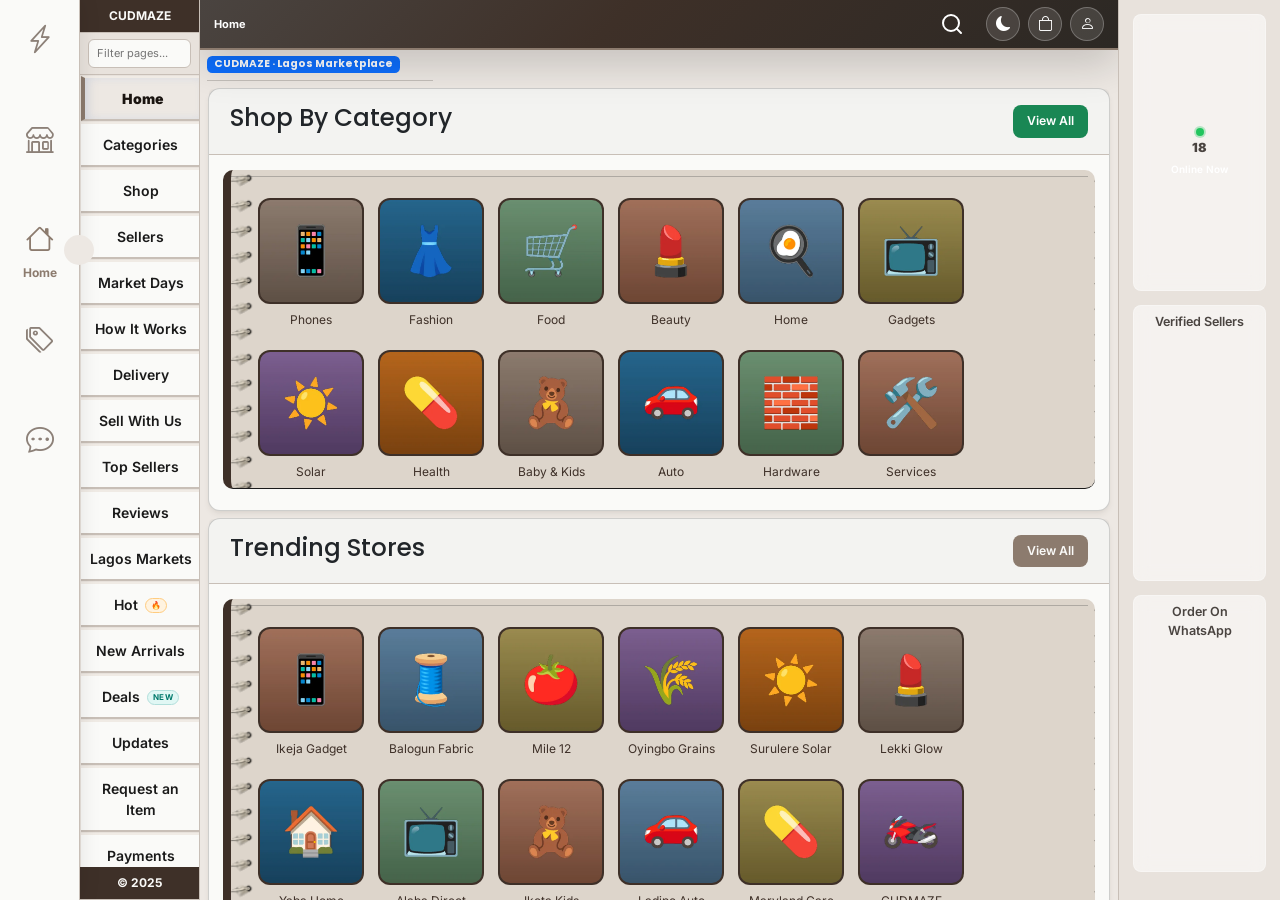
==== index.html @ 13a0ae50 "Replace website with new CUDMAZE version" ====
<!DOCTYPE html>

<html lang="en" data-theme="light">
  <head>
    <meta charset="UTF-8" />
    <meta name="viewport" content="width=device-width, initial-scale=1" />
    <title>CUDMAZE | Lagos Online Marketplace for Products &amp; Services</title>
    <meta name="description" content="Shop phones, fashion, foodstuff, solar, home goods and everyday services from verified Lagos sellers. Order on WhatsApp – no account needed." />

<!-- External Stylesheets -->

<link rel="stylesheet" href="https://cdnjs.cloudflare.com/ajax/libs/font-awesome/6.5.1/css/all.min.css" />
<link rel="stylesheet" href="https://cdn.jsdelivr.net/npm/bootstrap@5.3.0/dist/css/bootstrap.min.css" />
<link rel="stylesheet" href="https://cdn.jsdelivr.net/npm/bootstrap-icons@1.11.3/font/bootstrap-icons.css" />

<!-- Local Stylesheet -->

<link rel="stylesheet" type="text/css" href="css/styles.css" />

<!-- Google Fonts -->

<link rel="preconnect" href="https://fonts.googleapis.com" />
<link rel="preconnect" href="https://fonts.gstatic.com" crossorigin />
<link rel="stylesheet" href="https://fonts.googleapis.com/css2?family=Inter:wght@400;500;600;700&display=swap" />
<link rel="stylesheet" href="https://fonts.googleapis.com/css2?family=Poppins:wght@600;700&display=swap" />

<link rel="manifest" href="manifest.webmanifest" />
<meta name="theme-color" content="#0078ff" />

  </head>


  <body>
  <!-- ===== READING PROGRESS BAR ===== -->

  <div id="readingProgressBar"></div>

  <!-- ===== TOAST NOTIFICATION ===== -->

  <div id="toastNotification" class="toast-notification" role="alert" aria-live="polite">
    <span id="toastMessage"></span>
  </div>


<div class="app-container text-capitalize sidebar-hidden">


  <!-- ===== SIDEBAR LEFT ===== -->

  <div class="sidebar-left">
    <div class="sidebar-header custom-sidebar-gradient">CUDMAZE</div>


<!-- Sidebar Tab Filter Search -->
<div class="sidebar-tab-filter">
  <input type="text" id="sidebarTabSearch" placeholder="Filter pages..." autocomplete="off" />
</div>

<div class="sidebar-tabs">
  <button class="tab-button whitenho" onclick="openTab(event, 'tab1')" data-tab-name="home">Home</button>
  <button class="tab-button whitenho" onclick="openTab(event, 'tab2')" data-tab-name="categories">Categories</button>
  <button class="tab-button whitenho" onclick="openTab(event, 'tab3')" data-tab-name="shop">Shop</button>
  <button class="tab-button whitenho" onclick="openTab(event, 'tab4')" data-tab-name="sellers">Sellers</button>
  <button class="tab-button whitenho" onclick="openTab(event, 'tab5')" data-tab-name="market days">Market Days</button>
  <button class="tab-button whitenho" onclick="openTab(event, 'tab6')" data-tab-name="how it works">How It Works</button>
  <button class="tab-button whitenho" onclick="openTab(event, 'tab7')" data-tab-name="delivery">Delivery</button>
  <button class="tab-button whitenho" onclick="openTab(event, 'tab8')" data-tab-name="sell with us">Sell With Us</button>
  <button class="tab-button whitenho" onclick="openTab(event, 'tab9')" data-tab-name="top sellers">Top Sellers</button>
  <button class="tab-button whitenho" onclick="openTab(event, 'tab10')" data-tab-name="reviews">Reviews</button>
  <button class="tab-button whitenho" onclick="openTab(event, 'tab11')" data-tab-name="lagos markets">Lagos Markets</button>
  <button class="tab-button whitenho" onclick="openTab(event, 'tab12')" data-tab-name="hot">Hot <span class="tab-badge badge-hot">🔥</span></button>
  <button class="tab-button whitenho" onclick="openTab(event, 'tab13')" data-tab-name="new arrivals">New Arrivals</button>
  <button class="tab-button whitenho" onclick="openTab(event, 'tab14')" data-tab-name="deals">Deals <span class="tab-badge badge-new">NEW</span></button>
  <button class="tab-button whitenho" onclick="openTab(event, 'tab15')" data-tab-name="updates">Updates</button>
  <button class="tab-button whitenho" onclick="openTab(event, 'tab16')" data-tab-name="request an item">Request an Item</button>
  <button class="tab-button whitenho" onclick="openTab(event, 'tab17')" data-tab-name="payments">Payments</button>
  <button class="tab-button whitenho" onclick="openTab(event, 'tab18')" data-tab-name="returns">Returns</button>
  <button class="tab-button whitenho" onclick="openTab(event, 'tab19')" data-tab-name="faqs">FAQs</button>
  <button class="tab-button whitenho" onclick="openTab(event, 'tab20')" data-tab-name="about us">About Us</button>
</div>
<div class="sidebar-footer custom-sidebar-gradient">© 2025</div>


  </div>

  <!-- ===== CONTENT AREA ===== -->

  <div class="content-area">

<!-- Header -->

<div class="content-header top-0 shadow-lg custom-header-gradient custom-z-40">

  <!-- Breadcrumb trail -->

  <div id="breadcrumbTrail" class="breadcrumb-trail"></div>

  <div id="searchContainer" class="search-container">
    <svg id="searchIcon" xmlns="http://www.w3.org/2000/svg" width="24" height="24" viewBox="0 0 24 24" fill="none" stroke="currentColor" stroke-width="2" stroke-linecap="round" stroke-linejoin="round">
      <circle cx="11" cy="11" r="8"></circle>
      <line x1="21" y1="21" x2="16.65" y2="16.65"></line>
    </svg>
    <input type="text" id="searchInput" placeholder="Search Whole Site..." />
    <button id="clearSearchBtn" class="clear-search-btn" aria-label="Clear search">&times;</button>
  </div>

  <!-- Dark Mode Toggle -->

  <button id="darkModeToggle" class="dark-mode-toggle" aria-label="Toggle dark mode" title="Toggle dark mode">
    <i class="bi bi-moon-fill" id="darkModeIcon"></i>
  </button>

  <button type="button" id="cartBtn" class="dark-mode-toggle hdr-btn" aria-label="Open cart" title="My cart">
    <i class="bi bi-bag" aria-hidden="true"></i><span id="cartCount" class="hdr-badge" hidden>0</span>
  </button>
  <button type="button" id="accountBtn" class="dark-mode-toggle hdr-btn" aria-label="Sign in or create an account" title="Account">
    <i class="bi bi-person" id="accountIcon" aria-hidden="true"></i>
  </button>

  <div class="dropdown mobile-widgets">
    <button class="btn btn-sm btn-outline-light text-bg-dark dropdown-toggle dropdown-toggle-center" type="button" data-bs-toggle="dropdown">MENU</button>
    <ul class="dropdown-menu dropdown-menu-end">
      <li><button class="dropdown-item btn btn-sm" onclick="openTab(event, 'tab14')">Deals</button></li>
      <li><button class="dropdown-item btn btn-sm" onclick="openTab(event, 'tab8')">Sell With Us</button></li>
      <li><button class="dropdown-item btn btn-sm" onclick="openTab(event, 'connect-content')">Contact Us</button></li>
    </ul>
  </div>
</div>

<!-- Main Content -->

<main class="content-main">

  <!-- TAB 1: Home -->

  <section id="tab1" class="tab-content view">
    <h6 class="sticky-top">
      <span class="text-bg-primary btn-sm badge" type="button">CUDMAZE &middot; Lagos Marketplace</span>
    </h6>

    <hr class="my-2 w-25" />
    <div class="content">


  <div class="card card-section mb-2">
    <div class="card-header d-flex justify-content-between align-items-center fw-bold">
      <h3>Shop by Category</h3>
      <button type="button" class="btn btn-sm btn-success see-all" data-filter="">View All</button>
    </div>
    <hr class="mt-2 mb-3" />
    <div class="card-content row icon-grid row-cols-3 row-cols-sm-5 row-cols-md-6 row-cols-lg-8 row-cols-xl-11 quote0">
      <div class="grid-item" data-filter="Phones &amp; Accessories" role="button" tabindex="0">
        <img src="img/categories/phones.webp" alt="Phones" class="img-fluid" width="400" height="400" loading="lazy" decoding="async" />
        <span class="text">Phones</span>
      </div>
      <div class="grid-item" data-filter="Fashion &amp; Fabrics" role="button" tabindex="0">
        <img src="img/categories/fashion.webp" alt="Fashion" class="img-fluid" width="400" height="400" loading="lazy" decoding="async" />
        <span class="text">Fashion</span>
      </div>
      <div class="grid-item" data-filter="Foodstuff &amp; Groceries" role="button" tabindex="0">
        <img src="img/categories/food.webp" alt="Food" class="img-fluid" width="400" height="400" loading="lazy" decoding="async" />
        <span class="text">Food</span>
      </div>
      <div class="grid-item" data-filter="Beauty &amp; Hair" role="button" tabindex="0">
        <img src="img/categories/beauty.webp" alt="Beauty" class="img-fluid" width="400" height="400" loading="lazy" decoding="async" />
        <span class="text">Beauty</span>
      </div>
      <div class="grid-item" data-filter="Home &amp; Kitchen" role="button" tabindex="0">
        <img src="img/categories/home.webp" alt="Home" class="img-fluid" width="400" height="400" loading="lazy" decoding="async" />
        <span class="text">Home</span>
      </div>
      <div class="grid-item" data-filter="Electronics &amp; Gadgets" role="button" tabindex="0">
        <img src="img/categories/electronics.webp" alt="Gadgets" class="img-fluid" width="400" height="400" loading="lazy" decoding="async" />
        <span class="text">Gadgets</span>
      </div>
      <div class="grid-item" data-filter="Solar &amp; Power" role="button" tabindex="0">
        <img src="img/categories/solar.webp" alt="Solar" class="img-fluid" width="400" height="400" loading="lazy" decoding="async" />
        <span class="text">Solar</span>
      </div>
      <div class="grid-item" data-filter="Health &amp; Pharmacy" role="button" tabindex="0">
        <img src="img/categories/health.webp" alt="Health" class="img-fluid" width="400" height="400" loading="lazy" decoding="async" />
        <span class="text">Health</span>
      </div>
      <div class="grid-item" data-filter="Baby &amp; Kids" role="button" tabindex="0">
        <img src="img/categories/baby.webp" alt="Baby &amp; Kids" class="img-fluid" width="400" height="400" loading="lazy" decoding="async" />
        <span class="text">Baby &amp; Kids</span>
      </div>
      <div class="grid-item" data-filter="Auto Parts &amp; Care" role="button" tabindex="0">
        <img src="img/categories/auto.webp" alt="Auto" class="img-fluid" width="400" height="400" loading="lazy" decoding="async" />
        <span class="text">Auto</span>
      </div>
      <div class="grid-item" data-filter="Building &amp; Hardware" role="button" tabindex="0">
        <img src="img/categories/hardware.webp" alt="Hardware" class="img-fluid" width="400" height="400" loading="lazy" decoding="async" />
        <span class="text">Hardware</span>
      </div>
      <div class="grid-item" data-filter="Services" role="button" tabindex="0">
        <img src="img/categories/services.webp" alt="Services" class="img-fluid" width="400" height="400" loading="lazy" decoding="async" />
        <span class="text">Services</span>
      </div>
    </div>
  </div>

  <div class="card card-section mb-2">
    <div class="card-header d-flex justify-content-between align-items-center fw-bold">
      <h3>Trending Stores</h3>
      <button type="button" class="btn btn-sm btn-primary see-all" data-filter="">View All</button>
    </div>
    <hr class="mt-2 mb-3" />
    <div class="card-content row icon-grid row-cols-3 row-cols-sm-5 row-cols-md-6 row-cols-lg-8 row-cols-xl-11 quote0">
      <div class="grid-item" data-filter="Ikeja Gadget Hub" role="button" tabindex="0">
        <img src="img/stores/ikeja-gadget-hub.webp" alt="Ikeja Gadget" class="img-fluid" width="400" height="400" loading="lazy" decoding="async" />
        <span class="text">Ikeja Gadget</span>
      </div>
      <div class="grid-item" data-filter="Balogun Fabric House" role="button" tabindex="0">
        <img src="img/stores/balogun-fabric-house.webp" alt="Balogun Fabric" class="img-fluid" width="400" height="400" loading="lazy" decoding="async" />
        <span class="text">Balogun Fabric</span>
      </div>
      <div class="grid-item" data-filter="Mile 12 Fresh Basket" role="button" tabindex="0">
        <img src="img/stores/mile12-fresh-basket.webp" alt="Mile 12" class="img-fluid" width="400" height="400" loading="lazy" decoding="async" />
        <span class="text">Mile 12</span>
      </div>
      <div class="grid-item" data-filter="Oyingbo Grains &amp; Oils" role="button" tabindex="0">
        <img src="img/stores/oyingbo-grains-and-oils.webp" alt="Oyingbo Grains" class="img-fluid" width="400" height="400" loading="lazy" decoding="async" />
        <span class="text">Oyingbo Grains</span>
      </div>
      <div class="grid-item" data-filter="Surulere Solar Depot" role="button" tabindex="0">
        <img src="img/stores/surulere-solar-depot.webp" alt="Surulere Solar" class="img-fluid" width="400" height="400" loading="lazy" decoding="async" />
        <span class="text">Surulere Solar</span>
      </div>
      <div class="grid-item" data-filter="Lekki Glow Beauty" role="button" tabindex="0">
        <img src="img/stores/lekki-glow-beauty.webp" alt="Lekki Glow" class="img-fluid" width="400" height="400" loading="lazy" decoding="async" />
        <span class="text">Lekki Glow</span>
      </div>
      <div class="grid-item" data-filter="Yaba Home Essentials" role="button" tabindex="0">
        <img src="img/stores/yaba-home-essentials.webp" alt="Yaba Home" class="img-fluid" width="400" height="400" loading="lazy" decoding="async" />
        <span class="text">Yaba Home</span>
      </div>
      <div class="grid-item" data-filter="Alaba Direct Electronics" role="button" tabindex="0">
        <img src="img/stores/alaba-direct-electronics.webp" alt="Alaba Direct" class="img-fluid" width="400" height="400" loading="lazy" decoding="async" />
        <span class="text">Alaba Direct</span>
      </div>
      <div class="grid-item" data-filter="Ikota Kids &amp; Baby" role="button" tabindex="0">
        <img src="img/stores/ikota-kids-and-baby.webp" alt="Ikota Kids" class="img-fluid" width="400" height="400" loading="lazy" decoding="async" />
        <span class="text">Ikota Kids</span>
      </div>
      <div class="grid-item" data-filter="Ladipo Auto Spares" role="button" tabindex="0">
        <img src="img/stores/ladipo-auto-spares.webp" alt="Ladipo Auto" class="img-fluid" width="400" height="400" loading="lazy" decoding="async" />
        <span class="text">Ladipo Auto</span>
      </div>
      <div class="grid-item" data-filter="Maryland Care Pharmacy" role="button" tabindex="0">
        <img src="img/stores/maryland-care-pharmacy.webp" alt="Maryland Care" class="img-fluid" width="400" height="400" loading="lazy" decoding="async" />
        <span class="text">Maryland Care</span>
      </div>
      <div class="grid-item" data-filter="CUDMAZE Express" role="button" tabindex="0">
        <img src="img/stores/cudmaze-express.webp" alt="CUDMAZE Express" class="img-fluid" width="400" height="400" loading="lazy" decoding="async" />
        <span class="text">CUDMAZE Express</span>
      </div>
    </div>
  </div>

  <div class="card card-section mb-2">
    <div class="card-header d-flex justify-content-between align-items-center fw-bold">
      <h3>Services Near You</h3>
      <button type="button" class="btn btn-sm btn-warning see-all" data-filter="">View All</button>
    </div>
    <hr class="mt-2 mb-3" />
    <div class="card-content row icon-grid row-cols-3 row-cols-sm-5 row-cols-md-6 row-cols-lg-8 row-cols-xl-11 quote0">
      <div class="grid-item" data-filter="laundry" role="button" tabindex="0">
        <img src="img/services/laundry.webp" alt="Laundry" class="img-fluid" width="400" height="400" loading="lazy" decoding="async" />
        <span class="text">Laundry</span>
      </div>
      <div class="grid-item" data-filter="tailoring" role="button" tabindex="0">
        <img src="img/services/tailoring.webp" alt="Tailoring" class="img-fluid" width="400" height="400" loading="lazy" decoding="async" />
        <span class="text">Tailoring</span>
      </div>
      <div class="grid-item" data-filter="repair" role="button" tabindex="0">
        <img src="img/services/repair.webp" alt="Phone Repair" class="img-fluid" width="400" height="400" loading="lazy" decoding="async" />
        <span class="text">Phone Repair</span>
      </div>
      <div class="grid-item" data-filter="dispatch" role="button" tabindex="0">
        <img src="img/services/dispatch.webp" alt="Dispatch" class="img-fluid" width="400" height="400" loading="lazy" decoding="async" />
        <span class="text">Dispatch</span>
      </div>
      <div class="grid-item" data-filter="braiding" role="button" tabindex="0">
        <img src="img/services/braiding.webp" alt="Home Hair" class="img-fluid" width="400" height="400" loading="lazy" decoding="async" />
        <span class="text">Home Hair</span>
      </div>
      <div class="grid-item" data-filter="decoration" role="button" tabindex="0">
        <img src="img/services/decoration.webp" alt="Event Decor" class="img-fluid" width="400" height="400" loading="lazy" decoding="async" />
        <span class="text">Event Decor</span>
      </div>
      <div class="grid-item" data-filter="servicing" role="button" tabindex="0">
        <img src="img/services/servicing.webp" alt="AC Service" class="img-fluid" width="400" height="400" loading="lazy" decoding="async" />
        <span class="text">AC Service</span>
      </div>
      <div class="grid-item" data-filter="generator" role="button" tabindex="0">
        <img src="img/services/generator.webp" alt="Generator Fix" class="img-fluid" width="400" height="400" loading="lazy" decoding="async" />
        <span class="text">Generator Fix</span>
      </div>
      <div class="grid-item" data-filter="cleaning" role="button" tabindex="0">
        <img src="img/services/cleaning.webp" alt="Cleaning" class="img-fluid" width="400" height="400" loading="lazy" decoding="async" />
        <span class="text">Cleaning</span>
      </div>
      <div class="grid-item" data-filter="photography" role="button" tabindex="0">
        <img src="img/services/photography.webp" alt="Photography" class="img-fluid" width="400" height="400" loading="lazy" decoding="async" />
        <span class="text">Photography</span>
      </div>
      <div class="grid-item" data-filter="plumbing" role="button" tabindex="0">
        <img src="img/services/plumbing.webp" alt="Plumbing" class="img-fluid" width="400" height="400" loading="lazy" decoding="async" />
        <span class="text">Plumbing</span>
      </div>
      <div class="grid-item" data-filter="electrician" role="button" tabindex="0">
        <img src="img/services/electrician.webp" alt="Electrician" class="img-fluid" width="400" height="400" loading="lazy" decoding="async" />
        <span class="text">Electrician</span>
      </div>
    </div>
  </div>
</div>
<hr class="my-2" />
<footer class="footin" id="footin">
  <div class="icons-social">
    <article class="list-social" id="sm">
      <span class="icons-social__item"><a class="icons-social__link" href="https://wa.me/2348028699824" aria-label="WhatsApp"><i class="icons-social__i fab fa-whatsapp"></i></a></span>
      <span class="icons-social__item"><a class="icons-social__link" href="https://instagram.com/cudfirm"><i class="icons-social__i fab fa-instagram"></i></a></span>
                      </article>
  </div>
</footer>


  </section>

  <!-- TAB 2: Categories -->

  <section id="tab2" class="tab-content view">
    <div class="p-2">
      <h4>Categories</h4>
      <p class="card card-body alert alert-secondary">
        Browse everything on CUDMAZE by category. Tap one to see every product or service in it, from Computer Village gadgets to Mile 12 tomatoes.</p>
    </div>
    <hr/>

    <div class="custom-max-w-4xl mx-auto">
      <section>
        <h2 class="fw-bold text-uppercase mb-4 custom-text-sm custom-tracking-widest custom-text-gray-500">Shop by Category</h2>
        <div id="classic-regular-icons-container" class="row row-cols-2 row-cols-md-3 row-cols-lg-4 g-3"></div>
      </section>

      <section class="custom-mt-12">
        <h2 class="fw-bold text-uppercase mb-4 custom-text-sm custom-tracking-widest custom-text-gray-500">Everyday Services</h2>
        <div id="classic-light-icons-container" class="row row-cols-2 row-cols-md-3 row-cols-lg-4 g-3"></div>
      </section>
    </div>
  </section>

  <!-- TAB 3: Shop -->

  <section id="tab3" class="tab-content view">
    <div class="tab3-search-bar">
      <div class="search-container-view">
        <i class="bi bi-search"></i>
        <input type="text" class="view-search" data-target-list="#serviceList" placeholder="Search products, services or sellers..." />
      </div>
    </div>
    <div id="serviceList" class="view-content list-container">

  <div class="list-item" data-product-id="fast-charger-33w" data-image="img/products/fast-charger-33w.webp" data-price="6500" data-was="8000" data-kind="product" data-variations="Colour:Black|White" data-search-text="33W Fast Charger + Type-C Cable Original-grade fast charger with 1m braided cable. Works with most Android phones. Phones &amp; Accessories phones Ikeja Gadget Hub Computer Village, Ikeja product Phones Charging sale deal hot trending ">
    <img class="product-thumb" src="img/products/fast-charger-33w.webp" alt="33W Fast Charger + Type-C Cable" width="600" height="340" loading="lazy" decoding="async" />
    <div class="item-icon">33W Fast Charger + Type-C Cable</div>
    <div class="item-content d-flex justify-content-between align-items-center">
      <h6>Original-grade fast charger with 1m braided cable. Works with most Android phones.</h6>
      <button type="button" class="btn btn-success" data-product-open>Buy</button>
    </div>
    <div class="product-price">₦6,500 <s class="was">₦8,000</s> <span class="save">-19%</span></div>
    <p>Ikeja Gadget Hub &middot; <span class="tag green">#Phones</span> <span class="tag gray">#Charging</span></p>
  </div>
  <div class="list-item" data-product-id="power-bank-20000" data-image="img/products/power-bank-20000.webp" data-price="18500" data-kind="product" data-variations="Colour:Black|Blue" data-search-text="Power Bank 20,000mAh Dual-USB power bank with LED display. Keeps your phone going through NEPA blackouts. Phones &amp; Accessories phones Ikeja Gadget Hub Computer Village, Ikeja product Power Travel  hot trending ">
    <img class="product-thumb" src="img/products/power-bank-20000.webp" alt="Power Bank 20,000mAh" width="600" height="340" loading="lazy" decoding="async" />
    <div class="item-icon">Power Bank 20,000mAh</div>
    <div class="item-content d-flex justify-content-between align-items-center">
      <h6>Dual-USB power bank with LED display. Keeps your phone going through NEPA blackouts.</h6>
      <button type="button" class="btn btn-success" data-product-open>Buy</button>
    </div>
    <div class="product-price">₦18,500</div>
    <p>Ikeja Gadget Hub &middot; <span class="tag green">#Power</span> <span class="tag orange">#Travel</span></p>
  </div>
  <div class="list-item" data-product-id="wireless-earbuds" data-image="img/products/wireless-earbuds.webp" data-price="12000" data-was="15000" data-kind="product" data-variations="Colour:Black|White" data-search-text="Wireless Earbuds (Bluetooth 5.3) Clear sound, touch controls and a charging case. Up to 20 hours of play time. Phones &amp; Accessories phones Ikeja Gadget Hub Computer Village, Ikeja product Audio Wireless sale deal  new arrival">
    <img class="product-thumb" src="img/products/wireless-earbuds.webp" alt="Wireless Earbuds (Bluetooth 5.3)" width="600" height="340" loading="lazy" decoding="async" />
    <div class="item-icon">Wireless Earbuds (Bluetooth 5.3)</div>
    <div class="item-content d-flex justify-content-between align-items-center">
      <h6>Clear sound, touch controls and a charging case. Up to 20 hours of play time.</h6>
      <button type="button" class="btn btn-success" data-product-open>Buy</button>
    </div>
    <div class="product-price">₦12,000 <s class="was">₦15,000</s> <span class="save">-20%</span></div>
    <p>Ikeja Gadget Hub &middot; <span class="tag green">#Audio</span> <span class="tag gray">#Wireless</span></p>
  </div>
  <div class="list-item" data-product-id="glass-and-case-bundle" data-image="img/products/glass-and-case-bundle.webp" data-price="3500" data-kind="product" data-variations="Phone Model:iPhone 13|iPhone 14|iPhone 15|Samsung A15|Tecno Spark 20|Infinix Hot 40" data-search-text="Screen Guard + Phone Case Bundle Tempered glass and shockproof case, fitted for your exact model. Phones &amp; Accessories phones Ikeja Gadget Hub Computer Village, Ikeja product Protection Phones   ">
    <img class="product-thumb" src="img/products/glass-and-case-bundle.webp" alt="Screen Guard + Phone Case Bundle" width="600" height="340" loading="lazy" decoding="async" />
    <div class="item-icon">Screen Guard + Phone Case Bundle</div>
    <div class="item-content d-flex justify-content-between align-items-center">
      <h6>Tempered glass and shockproof case, fitted for your exact model.</h6>
      <button type="button" class="btn btn-success" data-product-open>Buy</button>
    </div>
    <div class="product-price">₦3,500</div>
    <p>Ikeja Gadget Hub &middot; <span class="tag green">#Protection</span> <span class="tag gray">#Phones</span></p>
  </div>
  <div class="list-item" data-product-id="tokunbo-iphone-11" data-image="img/products/tokunbo-iphone-11.webp" data-price="265000" data-was="285000" data-kind="product" data-variations="Colour:Black|White|Green|Purple" data-search-text="UK-Used iPhone 11 (64GB) Clean UK-used iPhone 11, tested and unlocked. 7-day shop warranty. Phones &amp; Accessories phones Ikeja Gadget Hub Computer Village, Ikeja product Phones UK-Used sale deal hot trending ">
    <img class="product-thumb" src="img/products/tokunbo-iphone-11.webp" alt="UK-Used iPhone 11 (64GB)" width="600" height="340" loading="lazy" decoding="async" />
    <div class="item-icon">UK-Used iPhone 11 (64GB)</div>
    <div class="item-content d-flex justify-content-between align-items-center">
      <h6>Clean UK-used iPhone 11, tested and unlocked. 7-day shop warranty.</h6>
      <button type="button" class="btn btn-success" data-product-open>Buy</button>
    </div>
    <div class="product-price">₦265,000 <s class="was">₦285,000</s> <span class="save">-7%</span></div>
    <p>Ikeja Gadget Hub &middot; <span class="tag green">#Phones</span> <span class="tag orange">#UK-Used</span></p>
  </div>
  <div class="list-item" data-product-id="smart-tv-32" data-image="img/products/smart-tv-32.webp" data-price="155000" data-was="175000" data-kind="product" data-search-text="32-inch Smart TV HD smart TV with built-in Wi-Fi, YouTube and Netflix apps. Wall-mount ready. Electronics &amp; Gadgets electronics Alaba Direct Electronics Alaba International Market, Ojo product TV Home sale deal hot trending ">
    <img class="product-thumb" src="img/products/smart-tv-32.webp" alt="32-inch Smart TV" width="600" height="340" loading="lazy" decoding="async" />
    <div class="item-icon">32-inch Smart TV</div>
    <div class="item-content d-flex justify-content-between align-items-center">
      <h6>HD smart TV with built-in Wi-Fi, YouTube and Netflix apps. Wall-mount ready.</h6>
      <button type="button" class="btn btn-success" data-product-open>Buy</button>
    </div>
    <div class="product-price">₦155,000 <s class="was">₦175,000</s> <span class="save">-11%</span></div>
    <p>Alaba Direct Electronics &middot; <span class="tag green">#TV</span> <span class="tag gray">#Home</span></p>
  </div>
  <div class="list-item" data-product-id="standing-fan-18" data-image="img/products/standing-fan-18.webp" data-price="38500" data-kind="product" data-variations="Colour:White|Black" data-search-text="Rechargeable Standing Fan (18&quot;) Runs for hours on battery when light goes. Three speeds and an LED night light. Electronics &amp; Gadgets electronics Alaba Direct Electronics Alaba International Market, Ojo product Cooling Rechargeable   ">
    <img class="product-thumb" src="img/products/standing-fan-18.webp" alt="Rechargeable Standing Fan (18&quot;)" width="600" height="340" loading="lazy" decoding="async" />
    <div class="item-icon">Rechargeable Standing Fan (18")</div>
    <div class="item-content d-flex justify-content-between align-items-center">
      <h6>Runs for hours on battery when light goes. Three speeds and an LED night light.</h6>
      <button type="button" class="btn btn-success" data-product-open>Buy</button>
    </div>
    <div class="product-price">₦38,500</div>
    <p>Alaba Direct Electronics &middot; <span class="tag green">#Cooling</span> <span class="tag orange">#Rechargeable</span></p>
  </div>
  <div class="list-item" data-product-id="bluetooth-speaker" data-image="img/products/bluetooth-speaker.webp" data-price="9800" data-was="12500" data-kind="product" data-variations="Colour:Black|Red|Blue" data-search-text="Portable Bluetooth Speaker Loud, splash-proof speaker with 8-hour battery. Great for hangouts. Electronics &amp; Gadgets electronics Alaba Direct Electronics Alaba International Market, Ojo product Audio Portable sale deal  new arrival">
    <img class="product-thumb" src="img/products/bluetooth-speaker.webp" alt="Portable Bluetooth Speaker" width="600" height="340" loading="lazy" decoding="async" />
    <div class="item-icon">Portable Bluetooth Speaker</div>
    <div class="item-content d-flex justify-content-between align-items-center">
      <h6>Loud, splash-proof speaker with 8-hour battery. Great for hangouts.</h6>
      <button type="button" class="btn btn-success" data-product-open>Buy</button>
    </div>
    <div class="product-price">₦9,800 <s class="was">₦12,500</s> <span class="save">-22%</span></div>
    <p>Alaba Direct Electronics &middot; <span class="tag green">#Audio</span> <span class="tag gray">#Portable</span></p>
  </div>
  <div class="list-item" data-product-id="solar-lighting-kit" data-image="img/products/solar-lighting-kit.webp" data-price="45000" data-was="52000" data-kind="product" data-search-text="Solar Home Lighting Kit (4 Bulbs) Panel, 4 LED bulbs and phone-charging ports. No fuel, no NEPA wahala. Solar &amp; Power solar Surulere Solar Depot Adeniran Ogunsanya, Surulere product Solar Lighting sale deal hot trending ">
    <img class="product-thumb" src="img/products/solar-lighting-kit.webp" alt="Solar Home Lighting Kit (4 Bulbs)" width="600" height="340" loading="lazy" decoding="async" />
    <div class="item-icon">Solar Home Lighting Kit (4 Bulbs)</div>
    <div class="item-content d-flex justify-content-between align-items-center">
      <h6>Panel, 4 LED bulbs and phone-charging ports. No fuel, no NEPA wahala.</h6>
      <button type="button" class="btn btn-success" data-product-open>Buy</button>
    </div>
    <div class="product-price">₦45,000 <s class="was">₦52,000</s> <span class="save">-13%</span></div>
    <p>Surulere Solar Depot &middot; <span class="tag green">#Solar</span> <span class="tag gray">#Lighting</span></p>
  </div>
  <div class="list-item" data-product-id="inverter-battery-200ah" data-image="img/products/inverter-battery-200ah.webp" data-price="285000" data-kind="product" data-variations="Type:Tubular|Gel" data-search-text="Inverter Battery 200Ah Deep-cycle battery for 1kVA–2.5kVA inverters. 12-month warranty. Solar &amp; Power solar Surulere Solar Depot Adeniran Ogunsanya, Surulere product Power Inverter   ">
    <img class="product-thumb" src="img/products/inverter-battery-200ah.webp" alt="Inverter Battery 200Ah" width="600" height="340" loading="lazy" decoding="async" />
    <div class="item-icon">Inverter Battery 200Ah</div>
    <div class="item-content d-flex justify-content-between align-items-center">
      <h6>Deep-cycle battery for 1kVA–2.5kVA inverters. 12-month warranty.</h6>
      <button type="button" class="btn btn-success" data-product-open>Buy</button>
    </div>
    <div class="product-price">₦285,000</div>
    <p>Surulere Solar Depot &middot; <span class="tag green">#Power</span> <span class="tag orange">#Inverter</span></p>
  </div>
  <div class="list-item" data-product-id="rechargeable-lantern" data-image="img/products/rechargeable-lantern.webp" data-price="7500" data-kind="product" data-search-text="Rechargeable LED Lantern Bright rechargeable lantern with USB output. Up to 12 hours per charge. Solar &amp; Power solar Surulere Solar Depot Adeniran Ogunsanya, Surulere product Lighting Backup   new arrival">
    <img class="product-thumb" src="img/products/rechargeable-lantern.webp" alt="Rechargeable LED Lantern" width="600" height="340" loading="lazy" decoding="async" />
    <div class="item-icon">Rechargeable LED Lantern</div>
    <div class="item-content d-flex justify-content-between align-items-center">
      <h6>Bright rechargeable lantern with USB output. Up to 12 hours per charge.</h6>
      <button type="button" class="btn btn-success" data-product-open>Buy</button>
    </div>
    <div class="product-price">₦7,500</div>
    <p>Surulere Solar Depot &middot; <span class="tag green">#Lighting</span> <span class="tag gray">#Backup</span></p>
  </div>
  <div class="list-item" data-product-id="ankara-fabric-6-yards" data-image="img/products/ankara-fabric-6-yards.webp" data-price="14000" data-kind="product" data-variations="Pattern:Floral|Geometric|Abstract|Stripes" data-search-text="Ankara Fabric (6 Yards) Quality wax-print Ankara, six full yards. Colourfast and soft to sew. Fashion &amp; Fabrics fashion Balogun Fabric House Balogun Market, Lagos Island product Ankara Fabric  hot trending ">
    <img class="product-thumb" src="img/products/ankara-fabric-6-yards.webp" alt="Ankara Fabric (6 Yards)" width="600" height="340" loading="lazy" decoding="async" />
    <div class="item-icon">Ankara Fabric (6 Yards)</div>
    <div class="item-content d-flex justify-content-between align-items-center">
      <h6>Quality wax-print Ankara, six full yards. Colourfast and soft to sew.</h6>
      <button type="button" class="btn btn-success" data-product-open>Buy</button>
    </div>
    <div class="product-price">₦14,000</div>
    <p>Balogun Fabric House &middot; <span class="tag green">#Ankara</span> <span class="tag gray">#Fabric</span></p>
  </div>
  <div class="list-item" data-product-id="adire-fabric-5-yards" data-image="img/products/adire-fabric-5-yards.webp" data-price="12500" data-kind="product" data-variations="Colour:Indigo|Green|Brown" data-search-text="Adire Tie-Dye Fabric (5 Yards) Hand-dyed Yoruba adire on soft cotton. Each piece is unique. Fashion &amp; Fabrics fashion Balogun Fabric House Balogun Market, Lagos Island product Adire Handmade   ">
    <img class="product-thumb" src="img/products/adire-fabric-5-yards.webp" alt="Adire Tie-Dye Fabric (5 Yards)" width="600" height="340" loading="lazy" decoding="async" />
    <div class="item-icon">Adire Tie-Dye Fabric (5 Yards)</div>
    <div class="item-content d-flex justify-content-between align-items-center">
      <h6>Hand-dyed Yoruba adire on soft cotton. Each piece is unique.</h6>
      <button type="button" class="btn btn-success" data-product-open>Buy</button>
    </div>
    <div class="product-price">₦12,500</div>
    <p>Balogun Fabric House &middot; <span class="tag green">#Adire</span> <span class="tag orange">#Handmade</span></p>
  </div>
  <div class="list-item" data-product-id="senator-wear" data-image="img/products/senator-wear.webp" data-price="35000" data-was="42000" data-kind="product" data-variations="Size:M|L|XL|XXL;Colour:Navy|Black|Wine" data-search-text="Men&#x27;s Senator Wear (Ready-made) Neatly stitched two-piece senator outfit. Ready to wear for owambe or church. Fashion &amp; Fabrics fashion Balogun Fabric House Balogun Market, Lagos Island product Menswear Native sale deal  ">
    <img class="product-thumb" src="img/products/senator-wear.webp" alt="Men&#x27;s Senator Wear (Ready-made)" width="600" height="340" loading="lazy" decoding="async" />
    <div class="item-icon">Men's Senator Wear (Ready-made)</div>
    <div class="item-content d-flex justify-content-between align-items-center">
      <h6>Neatly stitched two-piece senator outfit. Ready to wear for owambe or church.</h6>
      <button type="button" class="btn btn-success" data-product-open>Buy</button>
    </div>
    <div class="product-price">₦35,000 <s class="was">₦42,000</s> <span class="save">-17%</span></div>
    <p>Balogun Fabric House &middot; <span class="tag green">#Menswear</span> <span class="tag orange">#Native</span></p>
  </div>
  <div class="list-item" data-product-id="ankara-gown" data-image="img/products/ankara-gown.webp" data-price="28000" data-kind="product" data-variations="Size:S|M|L|XL;Pattern:Floral|Geometric" data-search-text="Women&#x27;s Ankara Gown Fitted Ankara gown with a flattering cut. Lined and zipped. Fashion &amp; Fabrics fashion Balogun Fabric House Balogun Market, Lagos Island product Womenswear Ankara   new arrival">
    <img class="product-thumb" src="img/products/ankara-gown.webp" alt="Women&#x27;s Ankara Gown" width="600" height="340" loading="lazy" decoding="async" />
    <div class="item-icon">Women's Ankara Gown</div>
    <div class="item-content d-flex justify-content-between align-items-center">
      <h6>Fitted Ankara gown with a flattering cut. Lined and zipped.</h6>
      <button type="button" class="btn btn-success" data-product-open>Buy</button>
    </div>
    <div class="product-price">₦28,000</div>
    <p>Balogun Fabric House &middot; <span class="tag green">#Womenswear</span> <span class="tag gray">#Ankara</span></p>
  </div>
  <div class="list-item" data-product-id="leather-sandals" data-image="img/products/leather-sandals.webp" data-price="16500" data-kind="product" data-variations="Size:41|42|43|44|45" data-search-text="Men&#x27;s Leather Sandals Handmade leather palm slippers. Comfortable from day one. Fashion &amp; Fabrics fashion Balogun Fabric House Balogun Market, Lagos Island product Footwear Handmade   ">
    <img class="product-thumb" src="img/products/leather-sandals.webp" alt="Men&#x27;s Leather Sandals" width="600" height="340" loading="lazy" decoding="async" />
    <div class="item-icon">Men's Leather Sandals</div>
    <div class="item-content d-flex justify-content-between align-items-center">
      <h6>Handmade leather palm slippers. Comfortable from day one.</h6>
      <button type="button" class="btn btn-success" data-product-open>Buy</button>
    </div>
    <div class="product-price">₦16,500</div>
    <p>Balogun Fabric House &middot; <span class="tag green">#Footwear</span> <span class="tag orange">#Handmade</span></p>
  </div>
  <div class="list-item" data-product-id="ladies-handbag" data-image="img/products/ladies-handbag.webp" data-price="22000" data-was="26000" data-kind="product" data-variations="Colour:Black|Brown|Wine|Cream" data-search-text="Ladies&#x27; Handbag Roomy faux-leather handbag with zip pockets and a shoulder strap. Fashion &amp; Fabrics fashion Balogun Fabric House Balogun Market, Lagos Island product Bags Women sale deal  ">
    <img class="product-thumb" src="img/products/ladies-handbag.webp" alt="Ladies&#x27; Handbag" width="600" height="340" loading="lazy" decoding="async" />
    <div class="item-icon">Ladies' Handbag</div>
    <div class="item-content d-flex justify-content-between align-items-center">
      <h6>Roomy faux-leather handbag with zip pockets and a shoulder strap.</h6>
      <button type="button" class="btn btn-success" data-product-open>Buy</button>
    </div>
    <div class="product-price">₦22,000 <s class="was">₦26,000</s> <span class="save">-15%</span></div>
    <p>Balogun Fabric House &middot; <span class="tag green">#Bags</span> <span class="tag gray">#Women</span></p>
  </div>
  <div class="list-item" data-product-id="brazilian-hair-bundle" data-image="img/products/brazilian-hair-bundle.webp" data-price="45000" data-kind="product" data-variations="Length:12&quot;|14&quot;|16&quot;|18&quot;|20&quot;" data-search-text="Brazilian Hair Bundle Soft, tangle-free human hair bundle. Dye-able and easy to style. Beauty &amp; Hair beauty Lekki Glow Beauty Lekki Phase 1 product Hair Beauty  hot trending ">
    <img class="product-thumb" src="img/products/brazilian-hair-bundle.webp" alt="Brazilian Hair Bundle" width="600" height="340" loading="lazy" decoding="async" />
    <div class="item-icon">Brazilian Hair Bundle</div>
    <div class="item-content d-flex justify-content-between align-items-center">
      <h6>Soft, tangle-free human hair bundle. Dye-able and easy to style.</h6>
      <button type="button" class="btn btn-success" data-product-open>Buy</button>
    </div>
    <div class="product-price">₦45,000</div>
    <p>Lekki Glow Beauty &middot; <span class="tag green">#Hair</span> <span class="tag gray">#Beauty</span></p>
  </div>
  <div class="list-item" data-product-id="raw-shea-butter-500g" data-image="img/products/raw-shea-butter-500g.webp" data-price="4500" data-kind="product" data-search-text="Raw Shea Butter (500g) Unrefined, northern-Nigeria shea butter for skin and hair. Beauty &amp; Hair beauty Lekki Glow Beauty Lekki Phase 1 product Skincare Natural   ">
    <img class="product-thumb" src="img/products/raw-shea-butter-500g.webp" alt="Raw Shea Butter (500g)" width="600" height="340" loading="lazy" decoding="async" />
    <div class="item-icon">Raw Shea Butter (500g)</div>
    <div class="item-content d-flex justify-content-between align-items-center">
      <h6>Unrefined, northern-Nigeria shea butter for skin and hair.</h6>
      <button type="button" class="btn btn-success" data-product-open>Buy</button>
    </div>
    <div class="product-price">₦4,500</div>
    <p>Lekki Glow Beauty &middot; <span class="tag green">#Skincare</span> <span class="tag orange">#Natural</span></p>
  </div>
  <div class="list-item" data-product-id="black-soap-pack-6" data-image="img/products/black-soap-pack-6.webp" data-price="3800" data-kind="product" data-search-text="African Black Soap (Pack of 6) Traditional black soap bars for face and body. Gentle and natural. Beauty &amp; Hair beauty Lekki Glow Beauty Lekki Phase 1 product Skincare Natural   ">
    <img class="product-thumb" src="img/products/black-soap-pack-6.webp" alt="African Black Soap (Pack of 6)" width="600" height="340" loading="lazy" decoding="async" />
    <div class="item-icon">African Black Soap (Pack of 6)</div>
    <div class="item-content d-flex justify-content-between align-items-center">
      <h6>Traditional black soap bars for face and body. Gentle and natural.</h6>
      <button type="button" class="btn btn-success" data-product-open>Buy</button>
    </div>
    <div class="product-price">₦3,800</div>
    <p>Lekki Glow Beauty &middot; <span class="tag green">#Skincare</span> <span class="tag orange">#Natural</span></p>
  </div>
  <div class="list-item" data-product-id="arabian-oud-50ml" data-image="img/products/arabian-oud-50ml.webp" data-price="8500" data-was="10000" data-kind="product" data-search-text="Arabian Oud Perfume Oil (50ml) Long-lasting oil-based fragrance that stays all day. Beauty &amp; Hair beauty Lekki Glow Beauty Lekki Phase 1 product Fragrance Gift sale deal  new arrival">
    <img class="product-thumb" src="img/products/arabian-oud-50ml.webp" alt="Arabian Oud Perfume Oil (50ml)" width="600" height="340" loading="lazy" decoding="async" />
    <div class="item-icon">Arabian Oud Perfume Oil (50ml)</div>
    <div class="item-content d-flex justify-content-between align-items-center">
      <h6>Long-lasting oil-based fragrance that stays all day.</h6>
      <button type="button" class="btn btn-success" data-product-open>Buy</button>
    </div>
    <div class="product-price">₦8,500 <s class="was">₦10,000</s> <span class="save">-15%</span></div>
    <p>Lekki Glow Beauty &middot; <span class="tag green">#Fragrance</span> <span class="tag orange">#Gift</span></p>
  </div>
  <div class="list-item" data-product-id="ofada-rice-5kg" data-image="img/products/ofada-rice-5kg.webp" data-price="15500" data-kind="product" data-search-text="Ofada Rice (5kg) Locally grown unpolished ofada rice, stone-free and well cleaned. Foodstuff &amp; Groceries food Oyingbo Grains &amp; Oils Oyingbo Market, Yaba product Rice Local  hot trending ">
    <img class="product-thumb" src="img/products/ofada-rice-5kg.webp" alt="Ofada Rice (5kg)" width="600" height="340" loading="lazy" decoding="async" />
    <div class="item-icon">Ofada Rice (5kg)</div>
    <div class="item-content d-flex justify-content-between align-items-center">
      <h6>Locally grown unpolished ofada rice, stone-free and well cleaned.</h6>
      <button type="button" class="btn btn-success" data-product-open>Buy</button>
    </div>
    <div class="product-price">₦15,500</div>
    <p>Oyingbo Grains &amp; Oils &middot; <span class="tag green">#Rice</span> <span class="tag orange">#Local</span></p>
  </div>
  <div class="list-item" data-product-id="oloyin-beans-5kg" data-image="img/products/oloyin-beans-5kg.webp" data-price="14000" data-kind="product" data-search-text="Oloyin Honey Beans (5kg) Sweet honey beans, picked and cleaned. Cooks faster, no stones. Foodstuff &amp; Groceries food Oyingbo Grains &amp; Oils Oyingbo Market, Yaba product Beans Staples   ">
    <img class="product-thumb" src="img/products/oloyin-beans-5kg.webp" alt="Oloyin Honey Beans (5kg)" width="600" height="340" loading="lazy" decoding="async" />
    <div class="item-icon">Oloyin Honey Beans (5kg)</div>
    <div class="item-content d-flex justify-content-between align-items-center">
      <h6>Sweet honey beans, picked and cleaned. Cooks faster, no stones.</h6>
      <button type="button" class="btn btn-success" data-product-open>Buy</button>
    </div>
    <div class="product-price">₦14,000</div>
    <p>Oyingbo Grains &amp; Oils &middot; <span class="tag green">#Beans</span> <span class="tag gray">#Staples</span></p>
  </div>
  <div class="list-item" data-product-id="garri-ijebu-10kg" data-image="img/products/garri-ijebu-10kg.webp" data-price="12500" data-kind="product" data-search-text="Ijebu Garri (10kg) Crispy, sour Ijebu garri. Perfect for drinking or eba. Foodstuff &amp; Groceries food Oyingbo Grains &amp; Oils Oyingbo Market, Yaba product Garri Staples   ">
    <img class="product-thumb" src="img/products/garri-ijebu-10kg.webp" alt="Ijebu Garri (10kg)" width="600" height="340" loading="lazy" decoding="async" />
    <div class="item-icon">Ijebu Garri (10kg)</div>
    <div class="item-content d-flex justify-content-between align-items-center">
      <h6>Crispy, sour Ijebu garri. Perfect for drinking or eba.</h6>
      <button type="button" class="btn btn-success" data-product-open>Buy</button>
    </div>
    <div class="product-price">₦12,500</div>
    <p>Oyingbo Grains &amp; Oils &middot; <span class="tag green">#Garri</span> <span class="tag gray">#Staples</span></p>
  </div>
  <div class="list-item" data-product-id="palm-oil-5l" data-image="img/products/palm-oil-5l.webp" data-price="13500" data-kind="product" data-search-text="Red Palm Oil (5 Litres) Pure, unadulterated red palm oil with a rich colour and aroma. Foodstuff &amp; Groceries food Oyingbo Grains &amp; Oils Oyingbo Market, Yaba product Oil Cooking   ">
    <img class="product-thumb" src="img/products/palm-oil-5l.webp" alt="Red Palm Oil (5 Litres)" width="600" height="340" loading="lazy" decoding="async" />
    <div class="item-icon">Red Palm Oil (5 Litres)</div>
    <div class="item-content d-flex justify-content-between align-items-center">
      <h6>Pure, unadulterated red palm oil with a rich colour and aroma.</h6>
      <button type="button" class="btn btn-success" data-product-open>Buy</button>
    </div>
    <div class="product-price">₦13,500</div>
    <p>Oyingbo Grains &amp; Oils &middot; <span class="tag green">#Oil</span> <span class="tag gray">#Cooking</span></p>
  </div>
  <div class="list-item" data-product-id="ground-egusi-1kg" data-image="img/products/ground-egusi-1kg.webp" data-price="7000" data-kind="product" data-search-text="Ground Egusi (1kg) Freshly ground egusi, ready for soup. Sealed and packed hygienically. Foodstuff &amp; Groceries food Oyingbo Grains &amp; Oils Oyingbo Market, Yaba product Soup Spices   new arrival">
    <img class="product-thumb" src="img/products/ground-egusi-1kg.webp" alt="Ground Egusi (1kg)" width="600" height="340" loading="lazy" decoding="async" />
    <div class="item-icon">Ground Egusi (1kg)</div>
    <div class="item-content d-flex justify-content-between align-items-center">
      <h6>Freshly ground egusi, ready for soup. Sealed and packed hygienically.</h6>
      <button type="button" class="btn btn-success" data-product-open>Buy</button>
    </div>
    <div class="product-price">₦7,000</div>
    <p>Oyingbo Grains &amp; Oils &middot; <span class="tag green">#Soup</span> <span class="tag gray">#Spices</span></p>
  </div>
  <div class="list-item" data-product-id="fresh-catfish-1kg" data-image="img/products/fresh-catfish-1kg.webp" data-price="6500" data-kind="product" data-variations="Cut:Whole|Cleaned &amp; Cut" data-search-text="Fresh Catfish (1kg) Live-market fresh catfish, cleaned and cut to your choice. Foodstuff &amp; Groceries food Mile 12 Fresh Basket Mile 12 Market, Kosofe product Fish Fresh   ">
    <img class="product-thumb" src="img/products/fresh-catfish-1kg.webp" alt="Fresh Catfish (1kg)" width="600" height="340" loading="lazy" decoding="async" />
    <div class="item-icon">Fresh Catfish (1kg)</div>
    <div class="item-content d-flex justify-content-between align-items-center">
      <h6>Live-market fresh catfish, cleaned and cut to your choice.</h6>
      <button type="button" class="btn btn-success" data-product-open>Buy</button>
    </div>
    <div class="product-price">₦6,500</div>
    <p>Mile 12 Fresh Basket &middot; <span class="tag green">#Fish</span> <span class="tag orange">#Fresh</span></p>
  </div>
  <div class="list-item" data-product-id="tomato-pepper-basket" data-image="img/products/tomato-pepper-basket.webp" data-price="22000" data-was="26000" data-kind="product" data-variations="Size:Small|Medium|Large" data-search-text="Tomato &amp; Pepper Basket Mile 12 basket of fresh tomatoes, tatashe and rodo. Delivered same day. Foodstuff &amp; Groceries food Mile 12 Fresh Basket Mile 12 Market, Kosofe product Fresh Vegetables sale deal hot trending ">
    <img class="product-thumb" src="img/products/tomato-pepper-basket.webp" alt="Tomato &amp; Pepper Basket" width="600" height="340" loading="lazy" decoding="async" />
    <div class="item-icon">Tomato &amp; Pepper Basket</div>
    <div class="item-content d-flex justify-content-between align-items-center">
      <h6>Mile 12 basket of fresh tomatoes, tatashe and rodo. Delivered same day.</h6>
      <button type="button" class="btn btn-success" data-product-open>Buy</button>
    </div>
    <div class="product-price">₦22,000 <s class="was">₦26,000</s> <span class="save">-15%</span></div>
    <p>Mile 12 Fresh Basket &middot; <span class="tag green">#Fresh</span> <span class="tag gray">#Vegetables</span></p>
  </div>
  <div class="list-item" data-product-id="nonstick-pan-set-3" data-image="img/products/nonstick-pan-set-3.webp" data-price="24000" data-was="28000" data-kind="product" data-search-text="Non-stick Frying Pan Set (3pcs) Three non-stick pans in graduated sizes. Easy to clean, even heating. Home &amp; Kitchen home Yaba Home Essentials Tejuosho Market, Yaba product Cookware Kitchen sale deal  ">
    <img class="product-thumb" src="img/products/nonstick-pan-set-3.webp" alt="Non-stick Frying Pan Set (3pcs)" width="600" height="340" loading="lazy" decoding="async" />
    <div class="item-icon">Non-stick Frying Pan Set (3pcs)</div>
    <div class="item-content d-flex justify-content-between align-items-center">
      <h6>Three non-stick pans in graduated sizes. Easy to clean, even heating.</h6>
      <button type="button" class="btn btn-success" data-product-open>Buy</button>
    </div>
    <div class="product-price">₦24,000 <s class="was">₦28,000</s> <span class="save">-14%</span></div>
    <p>Yaba Home Essentials &middot; <span class="tag green">#Cookware</span> <span class="tag gray">#Kitchen</span></p>
  </div>
  <div class="list-item" data-product-id="blender-1-5l" data-image="img/products/blender-1-5l.webp" data-price="26500" data-kind="product" data-variations="Colour:White|Silver" data-search-text="Blender (1.5L) Powerful blender for pepper, smoothies and soups. Glass jar. Home &amp; Kitchen home Yaba Home Essentials Tejuosho Market, Yaba product Appliance Kitchen   new arrival">
    <img class="product-thumb" src="img/products/blender-1-5l.webp" alt="Blender (1.5L)" width="600" height="340" loading="lazy" decoding="async" />
    <div class="item-icon">Blender (1.5L)</div>
    <div class="item-content d-flex justify-content-between align-items-center">
      <h6>Powerful blender for pepper, smoothies and soups. Glass jar.</h6>
      <button type="button" class="btn btn-success" data-product-open>Buy</button>
    </div>
    <div class="product-price">₦26,500</div>
    <p>Yaba Home Essentials &middot; <span class="tag green">#Appliance</span> <span class="tag gray">#Kitchen</span></p>
  </div>
  <div class="list-item" data-product-id="tabletop-gas-cooker" data-image="img/products/tabletop-gas-cooker.webp" data-price="32000" data-kind="product" data-search-text="Table-top Gas Cooker (2 Burner) Compact stainless gas cooker with auto-ignition. Home &amp; Kitchen home Yaba Home Essentials Tejuosho Market, Yaba product Cooker Kitchen   ">
    <img class="product-thumb" src="img/products/tabletop-gas-cooker.webp" alt="Table-top Gas Cooker (2 Burner)" width="600" height="340" loading="lazy" decoding="async" />
    <div class="item-icon">Table-top Gas Cooker (2 Burner)</div>
    <div class="item-content d-flex justify-content-between align-items-center">
      <h6>Compact stainless gas cooker with auto-ignition.</h6>
      <button type="button" class="btn btn-success" data-product-open>Buy</button>
    </div>
    <div class="product-price">₦32,000</div>
    <p>Yaba Home Essentials &middot; <span class="tag green">#Cooker</span> <span class="tag gray">#Kitchen</span></p>
  </div>
  <div class="list-item" data-product-id="cotton-bedsheet-set" data-image="img/products/cotton-bedsheet-set.webp" data-price="18500" data-was="22000" data-kind="product" data-variations="Size:4x6|5x6|6x6;Colour:White|Grey|Blue|Pink" data-search-text="Cotton Bedsheet Set Soft cotton bedsheet with two pillowcases. Does not fade after washing. Home &amp; Kitchen home Yaba Home Essentials Tejuosho Market, Yaba product Bedding Home sale deal  ">
    <img class="product-thumb" src="img/products/cotton-bedsheet-set.webp" alt="Cotton Bedsheet Set" width="600" height="340" loading="lazy" decoding="async" />
    <div class="item-icon">Cotton Bedsheet Set</div>
    <div class="item-content d-flex justify-content-between align-items-center">
      <h6>Soft cotton bedsheet with two pillowcases. Does not fade after washing.</h6>
      <button type="button" class="btn btn-success" data-product-open>Buy</button>
    </div>
    <div class="product-price">₦18,500 <s class="was">₦22,000</s> <span class="save">-16%</span></div>
    <p>Yaba Home Essentials &middot; <span class="tag green">#Bedding</span> <span class="tag gray">#Home</span></p>
  </div>
  <div class="list-item" data-product-id="digital-bp-monitor" data-image="img/products/digital-bp-monitor.webp" data-price="22000" data-kind="product" data-search-text="Digital Blood Pressure Monitor Easy arm-cuff monitor with memory and large display. Health &amp; Pharmacy health Maryland Care Pharmacy Maryland, Ikeja product Device Health   ">
    <img class="product-thumb" src="img/products/digital-bp-monitor.webp" alt="Digital Blood Pressure Monitor" width="600" height="340" loading="lazy" decoding="async" />
    <div class="item-icon">Digital Blood Pressure Monitor</div>
    <div class="item-content d-flex justify-content-between align-items-center">
      <h6>Easy arm-cuff monitor with memory and large display.</h6>
      <button type="button" class="btn btn-success" data-product-open>Buy</button>
    </div>
    <div class="product-price">₦22,000</div>
    <p>Maryland Care Pharmacy &middot; <span class="tag green">#Device</span> <span class="tag gray">#Health</span></p>
  </div>
  <div class="list-item" data-product-id="vitamin-c-zinc-60" data-image="img/products/vitamin-c-zinc-60.webp" data-price="6500" data-kind="product" data-search-text="Vitamin C + Zinc (60 Tablets) Daily immune support supplement. Follow the label directions. Health &amp; Pharmacy health Maryland Care Pharmacy Maryland, Ikeja product Wellness Supplement   ">
    <img class="product-thumb" src="img/products/vitamin-c-zinc-60.webp" alt="Vitamin C + Zinc (60 Tablets)" width="600" height="340" loading="lazy" decoding="async" />
    <div class="item-icon">Vitamin C + Zinc (60 Tablets)</div>
    <div class="item-content d-flex justify-content-between align-items-center">
      <h6>Daily immune support supplement. Follow the label directions.</h6>
      <button type="button" class="btn btn-success" data-product-open>Buy</button>
    </div>
    <div class="product-price">₦6,500</div>
    <p>Maryland Care Pharmacy &middot; <span class="tag green">#Wellness</span> <span class="tag orange">#Supplement</span></p>
  </div>
  <div class="list-item" data-product-id="baby-diapers-60" data-image="img/products/baby-diapers-60.webp" data-price="14500" data-was="16500" data-kind="product" data-variations="Size:S|M|L|XL" data-search-text="Baby Diapers (Pack of 60) Soft, breathable diapers with 12-hour dryness. Baby &amp; Kids baby Ikota Kids &amp; Baby Ikota, Lekki product Baby Care sale deal hot trending ">
    <img class="product-thumb" src="img/products/baby-diapers-60.webp" alt="Baby Diapers (Pack of 60)" width="600" height="340" loading="lazy" decoding="async" />
    <div class="item-icon">Baby Diapers (Pack of 60)</div>
    <div class="item-content d-flex justify-content-between align-items-center">
      <h6>Soft, breathable diapers with 12-hour dryness.</h6>
      <button type="button" class="btn btn-success" data-product-open>Buy</button>
    </div>
    <div class="product-price">₦14,500 <s class="was">₦16,500</s> <span class="save">-12%</span></div>
    <p>Ikota Kids &amp; Baby &middot; <span class="tag green">#Baby</span> <span class="tag gray">#Care</span></p>
  </div>
  <div class="list-item" data-product-id="school-bag-lunch-set" data-image="img/products/school-bag-lunch-set.webp" data-price="13500" data-kind="product" data-variations="Colour:Blue|Pink|Black|Red" data-search-text="School Bag + Lunch Box Set Sturdy, water-resistant school bag with matching lunch box and bottle. Baby &amp; Kids baby Ikota Kids &amp; Baby Ikota, Lekki product School Kids   new arrival">
    <img class="product-thumb" src="img/products/school-bag-lunch-set.webp" alt="School Bag + Lunch Box Set" width="600" height="340" loading="lazy" decoding="async" />
    <div class="item-icon">School Bag + Lunch Box Set</div>
    <div class="item-content d-flex justify-content-between align-items-center">
      <h6>Sturdy, water-resistant school bag with matching lunch box and bottle.</h6>
      <button type="button" class="btn btn-success" data-product-open>Buy</button>
    </div>
    <div class="product-price">₦13,500</div>
    <p>Ikota Kids &amp; Baby &middot; <span class="tag green">#School</span> <span class="tag gray">#Kids</span></p>
  </div>
  <div class="list-item" data-product-id="engine-oil-5w30-4l" data-image="img/products/engine-oil-5w30-4l.webp" data-price="28500" data-kind="product" data-search-text="Engine Oil 5W-30 (4L) Fully synthetic engine oil for modern petrol engines. Auto Parts &amp; Care auto Ladipo Auto Spares Ladipo Market, Mushin product Car Care Oil   ">
    <img class="product-thumb" src="img/products/engine-oil-5w30-4l.webp" alt="Engine Oil 5W-30 (4L)" width="600" height="340" loading="lazy" decoding="async" />
    <div class="item-icon">Engine Oil 5W-30 (4L)</div>
    <div class="item-content d-flex justify-content-between align-items-center">
      <h6>Fully synthetic engine oil for modern petrol engines.</h6>
      <button type="button" class="btn btn-success" data-product-open>Buy</button>
    </div>
    <div class="product-price">₦28,500</div>
    <p>Ladipo Auto Spares &middot; <span class="tag green">#Car Care</span> <span class="tag gray">#Oil</span></p>
  </div>
  <div class="list-item" data-product-id="car-phone-holder-charger" data-image="img/products/car-phone-holder-charger.webp" data-price="5500" data-kind="product" data-search-text="Car Phone Holder + Dual Charger Dashboard holder with a dual-USB car charger. Fits most phones. Auto Parts &amp; Care auto Ladipo Auto Spares Ladipo Market, Mushin product Accessories Car   ">
    <img class="product-thumb" src="img/products/car-phone-holder-charger.webp" alt="Car Phone Holder + Dual Charger" width="600" height="340" loading="lazy" decoding="async" />
    <div class="item-icon">Car Phone Holder + Dual Charger</div>
    <div class="item-content d-flex justify-content-between align-items-center">
      <h6>Dashboard holder with a dual-USB car charger. Fits most phones.</h6>
      <button type="button" class="btn btn-success" data-product-open>Buy</button>
    </div>
    <div class="product-price">₦5,500</div>
    <p>Ladipo Auto Spares &middot; <span class="tag green">#Accessories</span> <span class="tag gray">#Car</span></p>
  </div>
  <div class="list-item" data-product-id="led-bulb-pack-10" data-image="img/products/led-bulb-pack-10.webp" data-price="9000" data-was="10500" data-kind="product" data-variations="Light:Warm White|Cool White" data-search-text="LED Bulb Pack (10 × 12W) Energy-saving 12W bulbs. Cuts your light bill, lasts for years. Building &amp; Hardware hardware Surulere Solar Depot Adeniran Ogunsanya, Surulere product Lighting Home sale deal  ">
    <img class="product-thumb" src="img/products/led-bulb-pack-10.webp" alt="LED Bulb Pack (10 × 12W)" width="600" height="340" loading="lazy" decoding="async" />
    <div class="item-icon">LED Bulb Pack (10 × 12W)</div>
    <div class="item-content d-flex justify-content-between align-items-center">
      <h6>Energy-saving 12W bulbs. Cuts your light bill, lasts for years.</h6>
      <button type="button" class="btn btn-success" data-product-open>Buy</button>
    </div>
    <div class="product-price">₦9,000 <s class="was">₦10,500</s> <span class="save">-14%</span></div>
    <p>Surulere Solar Depot &middot; <span class="tag green">#Lighting</span> <span class="tag gray">#Home</span></p>
  </div>
  <div class="list-item" data-product-id="heavy-duty-padlock-set" data-image="img/products/heavy-duty-padlock-set.webp" data-price="6500" data-kind="product" data-search-text="Heavy-duty Padlock Set (2) Two hardened-steel padlocks with three keys each. Building &amp; Hardware hardware Ladipo Auto Spares Ladipo Market, Mushin product Security Hardware   ">
    <img class="product-thumb" src="img/products/heavy-duty-padlock-set.webp" alt="Heavy-duty Padlock Set (2)" width="600" height="340" loading="lazy" decoding="async" />
    <div class="item-icon">Heavy-duty Padlock Set (2)</div>
    <div class="item-content d-flex justify-content-between align-items-center">
      <h6>Two hardened-steel padlocks with three keys each.</h6>
      <button type="button" class="btn btn-success" data-product-open>Buy</button>
    </div>
    <div class="product-price">₦6,500</div>
    <p>Ladipo Auto Spares &middot; <span class="tag green">#Security</span> <span class="tag gray">#Hardware</span></p>
  </div>
  <div class="list-item" data-product-id="laundry-pickup" data-image="img/products/laundry-pickup.webp" data-price="3500" data-kind="service" data-from="1" data-qty="off" data-variations="Service:Wash &amp; Fold|Wash &amp; Iron|Dry-clean" data-search-text="Laundry &amp; Dry-cleaning Pickup Doorstep pickup and return, 48-hour turnaround. Priced per bag. Services services CUDMAZE Express All of Lagos service Laundry Doorstep  hot trending ">
    <img class="product-thumb" src="img/products/laundry-pickup.webp" alt="Laundry &amp; Dry-cleaning Pickup" width="600" height="340" loading="lazy" decoding="async" />
    <div class="item-icon">Laundry &amp; Dry-cleaning Pickup</div>
    <div class="item-content d-flex justify-content-between align-items-center">
      <h6>Doorstep pickup and return, 48-hour turnaround. Priced per bag.</h6>
      <button type="button" class="btn btn-success" data-product-open>Book</button>
    </div>
    <div class="product-price">From ₦3,500</div>
    <p>CUDMAZE Express &middot; <span class="tag green">#Laundry</span> <span class="tag orange">#Doorstep</span></p>
  </div>
  <div class="list-item" data-product-id="phone-screen-repair" data-image="img/products/phone-screen-repair.webp" data-price="18000" data-kind="service" data-from="1" data-qty="off" data-variations="Phone Model:iPhone 11|iPhone 12|iPhone 13|Samsung A-series|Tecno|Infinix" data-search-text="Phone Screen Repair Same-day screen replacement by Computer Village technicians. Services services Ikeja Gadget Hub Computer Village, Ikeja service Repair Phones   ">
    <img class="product-thumb" src="img/products/phone-screen-repair.webp" alt="Phone Screen Repair" width="600" height="340" loading="lazy" decoding="async" />
    <div class="item-icon">Phone Screen Repair</div>
    <div class="item-content d-flex justify-content-between align-items-center">
      <h6>Same-day screen replacement by Computer Village technicians.</h6>
      <button type="button" class="btn btn-success" data-product-open>Book</button>
    </div>
    <div class="product-price">From ₦18,000</div>
    <p>Ikeja Gadget Hub &middot; <span class="tag green">#Repair</span> <span class="tag gray">#Phones</span></p>
  </div>
  <div class="list-item" data-product-id="custom-tailoring" data-image="img/products/custom-tailoring.webp" data-price="15000" data-kind="service" data-from="1" data-qty="off" data-variations="Outfit:Gown|Skirt &amp; Blouse|Senator|Agbada" data-search-text="Custom Tailoring (Ankara &amp; Native) Bring your fabric or buy ours. Measurements taken by WhatsApp or in store. Services services Balogun Fabric House Balogun Market, Lagos Island service Tailoring Custom   new arrival">
    <img class="product-thumb" src="img/products/custom-tailoring.webp" alt="Custom Tailoring (Ankara &amp; Native)" width="600" height="340" loading="lazy" decoding="async" />
    <div class="item-icon">Custom Tailoring (Ankara &amp; Native)</div>
    <div class="item-content d-flex justify-content-between align-items-center">
      <h6>Bring your fabric or buy ours. Measurements taken by WhatsApp or in store.</h6>
      <button type="button" class="btn btn-success" data-product-open>Book</button>
    </div>
    <div class="product-price">From ₦15,000</div>
    <p>Balogun Fabric House &middot; <span class="tag green">#Tailoring</span> <span class="tag orange">#Custom</span></p>
  </div>
  <div class="list-item" data-product-id="dispatch-rider-lagos" data-image="img/products/dispatch-rider-lagos.webp" data-price="2500" data-kind="service" data-from="1" data-qty="off" data-variations="Zone:Same Area|Island ⇄ Mainland|Ikorodu / Epe" data-search-text="Dispatch Rider Delivery Fast bike delivery within Lagos. Track your rider on WhatsApp. Services services CUDMAZE Express All of Lagos service Delivery Same-day  hot trending ">
    <img class="product-thumb" src="img/products/dispatch-rider-lagos.webp" alt="Dispatch Rider Delivery" width="600" height="340" loading="lazy" decoding="async" />
    <div class="item-icon">Dispatch Rider Delivery</div>
    <div class="item-content d-flex justify-content-between align-items-center">
      <h6>Fast bike delivery within Lagos. Track your rider on WhatsApp.</h6>
      <button type="button" class="btn btn-success" data-product-open>Book</button>
    </div>
    <div class="product-price">From ₦2,500</div>
    <p>CUDMAZE Express &middot; <span class="tag green">#Delivery</span> <span class="tag orange">#Same-day</span></p>
  </div>
  <div class="list-item" data-product-id="home-hair-braiding" data-image="img/products/home-hair-braiding.webp" data-price="20000" data-kind="service" data-from="1" data-qty="off" data-variations="Style:Box Braids|Knotless|Cornrows|Twists" data-search-text="Home Hair Braiding Stylist comes to your home or hotel. Hair added on request. Services services Lekki Glow Beauty Lekki Phase 1 service Hair Home Service   ">
    <img class="product-thumb" src="img/products/home-hair-braiding.webp" alt="Home Hair Braiding" width="600" height="340" loading="lazy" decoding="async" />
    <div class="item-icon">Home Hair Braiding</div>
    <div class="item-content d-flex justify-content-between align-items-center">
      <h6>Stylist comes to your home or hotel. Hair added on request.</h6>
      <button type="button" class="btn btn-success" data-product-open>Book</button>
    </div>
    <div class="product-price">From ₦20,000</div>
    <p>Lekki Glow Beauty &middot; <span class="tag green">#Hair</span> <span class="tag orange">#Home Service</span></p>
  </div>
  <div class="list-item" data-product-id="event-decoration" data-image="img/products/event-decoration.webp" data-price="" data-kind="service" data-qty="off" data-search-text="Event Decoration &amp; Rentals Tents, chairs, balloons and decor for birthdays, weddings and owambe. Tell us your date and budget. Services services Lagos Home Pros Island &amp; Mainland service Events Rentals   ">
    <img class="product-thumb" src="img/products/event-decoration.webp" alt="Event Decoration &amp; Rentals" width="600" height="340" loading="lazy" decoding="async" />
    <div class="item-icon">Event Decoration &amp; Rentals</div>
    <div class="item-content d-flex justify-content-between align-items-center">
      <h6>Tents, chairs, balloons and decor for birthdays, weddings and owambe. Tell us your date and budget.</h6>
      <button type="button" class="btn btn-success" data-product-open>Book</button>
    </div>
    <div class="product-price is-tbc">Price on request</div>
    <p>Lagos Home Pros &middot; <span class="tag green">#Events</span> <span class="tag orange">#Rentals</span></p>
  </div>
  <div class="list-item" data-product-id="ac-servicing" data-image="img/products/ac-servicing.webp" data-price="15000" data-kind="service" data-from="1" data-qty="off" data-variations="Type:Split Unit|Window Unit" data-search-text="AC Servicing &amp; Gas Refill Cleaning, checks and gas top-up for split or window units. Services services Lagos Home Pros Island &amp; Mainland service AC Maintenance   ">
    <img class="product-thumb" src="img/products/ac-servicing.webp" alt="AC Servicing &amp; Gas Refill" width="600" height="340" loading="lazy" decoding="async" />
    <div class="item-icon">AC Servicing &amp; Gas Refill</div>
    <div class="item-content d-flex justify-content-between align-items-center">
      <h6>Cleaning, checks and gas top-up for split or window units.</h6>
      <button type="button" class="btn btn-success" data-product-open>Book</button>
    </div>
    <div class="product-price">From ₦15,000</div>
    <p>Lagos Home Pros &middot; <span class="tag green">#AC</span> <span class="tag gray">#Maintenance</span></p>
  </div>
  <div class="list-item" data-product-id="generator-servicing" data-image="img/products/generator-servicing.webp" data-price="12000" data-kind="service" data-from="1" data-qty="off" data-variations="Size:Small (1–3kVA)|Medium (5–10kVA)" data-search-text="Generator Repair &amp; Servicing Servicing, carburettor cleaning and repairs for petrol and diesel gens. Services services Lagos Home Pros Island &amp; Mainland service Generator Repair   ">
    <img class="product-thumb" src="img/products/generator-servicing.webp" alt="Generator Repair &amp; Servicing" width="600" height="340" loading="lazy" decoding="async" />
    <div class="item-icon">Generator Repair &amp; Servicing</div>
    <div class="item-content d-flex justify-content-between align-items-center">
      <h6>Servicing, carburettor cleaning and repairs for petrol and diesel gens.</h6>
      <button type="button" class="btn btn-success" data-product-open>Book</button>
    </div>
    <div class="product-price">From ₦12,000</div>
    <p>Lagos Home Pros &middot; <span class="tag green">#Generator</span> <span class="tag gray">#Repair</span></p>
  </div>
  <div class="list-item" data-product-id="home-cleaning" data-image="img/products/home-cleaning.webp" data-price="25000" data-kind="service" data-from="1" data-qty="off" data-variations="Space:1-bedroom|2-bedroom|3-bedroom|Office" data-search-text="Home &amp; Office Cleaning Deep cleaning by a trained, vetted team. Supplies included. Services services Lagos Home Pros Island &amp; Mainland service Cleaning Home   new arrival">
    <img class="product-thumb" src="img/products/home-cleaning.webp" alt="Home &amp; Office Cleaning" width="600" height="340" loading="lazy" decoding="async" />
    <div class="item-icon">Home &amp; Office Cleaning</div>
    <div class="item-content d-flex justify-content-between align-items-center">
      <h6>Deep cleaning by a trained, vetted team. Supplies included.</h6>
      <button type="button" class="btn btn-success" data-product-open>Book</button>
    </div>
    <div class="product-price">From ₦25,000</div>
    <p>Lagos Home Pros &middot; <span class="tag green">#Cleaning</span> <span class="tag gray">#Home</span></p>
  </div>
  <div class="list-item" data-product-id="plumbing-repairs" data-image="img/products/plumbing-repairs.webp" data-price="8000" data-kind="service" data-from="1" data-qty="off" data-search-text="Plumbing Repairs Leaks, taps, toilets and pump fittings sorted fast. Services services Lagos Home Pros Island &amp; Mainland service Plumbing Repair   ">
    <img class="product-thumb" src="img/products/plumbing-repairs.webp" alt="Plumbing Repairs" width="600" height="340" loading="lazy" decoding="async" />
    <div class="item-icon">Plumbing Repairs</div>
    <div class="item-content d-flex justify-content-between align-items-center">
      <h6>Leaks, taps, toilets and pump fittings sorted fast.</h6>
      <button type="button" class="btn btn-success" data-product-open>Book</button>
    </div>
    <div class="product-price">From ₦8,000</div>
    <p>Lagos Home Pros &middot; <span class="tag green">#Plumbing</span> <span class="tag gray">#Repair</span></p>
  </div>
  <div class="list-item" data-product-id="electrician-visit" data-image="img/products/electrician-visit.webp" data-price="7000" data-kind="service" data-from="1" data-qty="off" data-search-text="Electrician Visit Wiring faults, sockets, changeover switches and installations. Services services Lagos Home Pros Island &amp; Mainland service Electrical Repair   ">
    <img class="product-thumb" src="img/products/electrician-visit.webp" alt="Electrician Visit" width="600" height="340" loading="lazy" decoding="async" />
    <div class="item-icon">Electrician Visit</div>
    <div class="item-content d-flex justify-content-between align-items-center">
      <h6>Wiring faults, sockets, changeover switches and installations.</h6>
      <button type="button" class="btn btn-success" data-product-open>Book</button>
    </div>
    <div class="product-price">From ₦7,000</div>
    <p>Lagos Home Pros &middot; <span class="tag green">#Electrical</span> <span class="tag gray">#Repair</span></p>
  </div>
  <div class="list-item" data-product-id="event-photography" data-image="img/products/event-photography.webp" data-price="60000" data-kind="service" data-from="1" data-qty="off" data-variations="Coverage:Half Day|Full Day" data-search-text="Event Photography &amp; Coverage Photos for birthdays, weddings and corporate events. Edited gallery in 5 days. Services services CUDMAZE Express All of Lagos service Photography Events   ">
    <img class="product-thumb" src="img/products/event-photography.webp" alt="Event Photography &amp; Coverage" width="600" height="340" loading="lazy" decoding="async" />
    <div class="item-icon">Event Photography &amp; Coverage</div>
    <div class="item-content d-flex justify-content-between align-items-center">
      <h6>Photos for birthdays, weddings and corporate events. Edited gallery in 5 days.</h6>
      <button type="button" class="btn btn-success" data-product-open>Book</button>
    </div>
    <div class="product-price">From ₦60,000</div>
    <p>CUDMAZE Express &middot; <span class="tag green">#Photography</span> <span class="tag orange">#Events</span></p>
  </div>
  <div class="list-item" data-search-text="request custom order cannot find missing item">
    <div class="item-icon">Can&rsquo;t Find It?</div>
    <div class="item-content d-flex justify-content-between align-items-center">
      <h6>Tell us what you need and we&rsquo;ll source it from a trusted Lagos seller.</h6>
      <button type="button" class="btn btn-primary" data-tab="tab16">Request</button>
    </div>
    <p>CUDMAZE &middot; <span class="tag green">#Sourcing</span> <span class="tag orange">#Custom</span></p>
  </div>

</div>

<div id="shopEmpty" class="alert alert-secondary m-2" role="status" hidden>
  <strong>Nothing matches your search yet.</strong> Try another word, or <button type="button" class="btn btn-link p-0 align-baseline" data-filter="">show everything</button> &middot; <button type="button" class="btn btn-link p-0 align-baseline" data-tab="tab16">request this item</button>.
</div>

  </section>

  <!-- TAB 4: Sellers -->

  <section id="tab4" class="tab-content view">
    <div class="tab3-search-bar">
      <div class="search-container-view">
        <i class="bi bi-search"></i>
        <input type="text" class="view-search" data-target-list="#sellerList" placeholder="Search sellers or areas..." />
      </div>
    </div>
    <div id="sellerList" class="view-content list-container">

  <div class="list-item" data-search-text="Ikeja Gadget Hub Computer Village, Ikeja Phones, laptops, accessories &amp; repairs verified seller store">
    <div class="item-icon">Ikeja Gadget Hub</div>
    <div class="item-content d-flex justify-content-between align-items-center">
      <h6>Phones, laptops, accessories &amp; repairs</h6>
      <button type="button" class="btn btn-success" data-filter="Ikeja Gadget Hub">Visit Store</button>
    </div>
    <p>Computer Village, Ikeja &middot; <span class="tag green">&#9733; 4.8</span> <span class="tag gray">6 listings</span> <span class="tag orange">Verified</span></p>
  </div>
  <div class="list-item" data-search-text="Balogun Fabric House Balogun Market, Lagos Island Ankara, adire, lace &amp; ready-to-wear verified seller store">
    <div class="item-icon">Balogun Fabric House</div>
    <div class="item-content d-flex justify-content-between align-items-center">
      <h6>Ankara, adire, lace &amp; ready-to-wear</h6>
      <button type="button" class="btn btn-success" data-filter="Balogun Fabric House">Visit Store</button>
    </div>
    <p>Balogun Market, Lagos Island &middot; <span class="tag green">&#9733; 4.7</span> <span class="tag gray">7 listings</span> <span class="tag orange">Verified</span></p>
  </div>
  <div class="list-item" data-search-text="Mile 12 Fresh Basket Mile 12 Market, Kosofe Fresh tomatoes, pepper, fish &amp; vegetables verified seller store">
    <div class="item-icon">Mile 12 Fresh Basket</div>
    <div class="item-content d-flex justify-content-between align-items-center">
      <h6>Fresh tomatoes, pepper, fish &amp; vegetables</h6>
      <button type="button" class="btn btn-success" data-filter="Mile 12 Fresh Basket">Visit Store</button>
    </div>
    <p>Mile 12 Market, Kosofe &middot; <span class="tag green">&#9733; 4.6</span> <span class="tag gray">2 listings</span> <span class="tag orange">Verified</span></p>
  </div>
  <div class="list-item" data-search-text="Oyingbo Grains &amp; Oils Oyingbo Market, Yaba Rice, beans, garri, oils &amp; spices verified seller store">
    <div class="item-icon">Oyingbo Grains &amp; Oils</div>
    <div class="item-content d-flex justify-content-between align-items-center">
      <h6>Rice, beans, garri, oils &amp; spices</h6>
      <button type="button" class="btn btn-success" data-filter="Oyingbo Grains &amp; Oils">Visit Store</button>
    </div>
    <p>Oyingbo Market, Yaba &middot; <span class="tag green">&#9733; 4.8</span> <span class="tag gray">5 listings</span> <span class="tag orange">Verified</span></p>
  </div>
  <div class="list-item" data-search-text="Surulere Solar Depot Adeniran Ogunsanya, Surulere Solar kits, inverters, batteries &amp; lighting verified seller store">
    <div class="item-icon">Surulere Solar Depot</div>
    <div class="item-content d-flex justify-content-between align-items-center">
      <h6>Solar kits, inverters, batteries &amp; lighting</h6>
      <button type="button" class="btn btn-success" data-filter="Surulere Solar Depot">Visit Store</button>
    </div>
    <p>Adeniran Ogunsanya, Surulere &middot; <span class="tag green">&#9733; 4.7</span> <span class="tag gray">4 listings</span> <span class="tag orange">Verified</span></p>
  </div>
  <div class="list-item" data-search-text="Lekki Glow Beauty Lekki Phase 1 Hair, skincare, fragrances &amp; wigs verified seller store">
    <div class="item-icon">Lekki Glow Beauty</div>
    <div class="item-content d-flex justify-content-between align-items-center">
      <h6>Hair, skincare, fragrances &amp; wigs</h6>
      <button type="button" class="btn btn-success" data-filter="Lekki Glow Beauty">Visit Store</button>
    </div>
    <p>Lekki Phase 1 &middot; <span class="tag green">&#9733; 4.9</span> <span class="tag gray">5 listings</span> <span class="tag orange">Verified</span></p>
  </div>
  <div class="list-item" data-search-text="Yaba Home Essentials Tejuosho Market, Yaba Kitchenware, bedding &amp; small appliances verified seller store">
    <div class="item-icon">Yaba Home Essentials</div>
    <div class="item-content d-flex justify-content-between align-items-center">
      <h6>Kitchenware, bedding &amp; small appliances</h6>
      <button type="button" class="btn btn-success" data-filter="Yaba Home Essentials">Visit Store</button>
    </div>
    <p>Tejuosho Market, Yaba &middot; <span class="tag green">&#9733; 4.5</span> <span class="tag gray">4 listings</span> <span class="tag orange">Verified</span></p>
  </div>
  <div class="list-item" data-search-text="Alaba Direct Electronics Alaba International Market, Ojo TVs, fans, speakers &amp; home electronics verified seller store">
    <div class="item-icon">Alaba Direct Electronics</div>
    <div class="item-content d-flex justify-content-between align-items-center">
      <h6>TVs, fans, speakers &amp; home electronics</h6>
      <button type="button" class="btn btn-success" data-filter="Alaba Direct Electronics">Visit Store</button>
    </div>
    <p>Alaba International Market, Ojo &middot; <span class="tag green">&#9733; 4.6</span> <span class="tag gray">3 listings</span> <span class="tag orange">Verified</span></p>
  </div>
  <div class="list-item" data-search-text="Ikota Kids &amp; Baby Ikota, Lekki Diapers, school bags, toys &amp; baby care verified seller store">
    <div class="item-icon">Ikota Kids &amp; Baby</div>
    <div class="item-content d-flex justify-content-between align-items-center">
      <h6>Diapers, school bags, toys &amp; baby care</h6>
      <button type="button" class="btn btn-success" data-filter="Ikota Kids &amp; Baby">Visit Store</button>
    </div>
    <p>Ikota, Lekki &middot; <span class="tag green">&#9733; 4.8</span> <span class="tag gray">2 listings</span> <span class="tag orange">Verified</span></p>
  </div>
  <div class="list-item" data-search-text="Ladipo Auto Spares Ladipo Market, Mushin Engine oil, spare parts &amp; car accessories verified seller store">
    <div class="item-icon">Ladipo Auto Spares</div>
    <div class="item-content d-flex justify-content-between align-items-center">
      <h6>Engine oil, spare parts &amp; car accessories</h6>
      <button type="button" class="btn btn-success" data-filter="Ladipo Auto Spares">Visit Store</button>
    </div>
    <p>Ladipo Market, Mushin &middot; <span class="tag green">&#9733; 4.5</span> <span class="tag gray">3 listings</span> <span class="tag orange">Verified</span></p>
  </div>
  <div class="list-item" data-search-text="Maryland Care Pharmacy Maryland, Ikeja Health devices &amp; over-the-counter wellness verified seller store">
    <div class="item-icon">Maryland Care Pharmacy</div>
    <div class="item-content d-flex justify-content-between align-items-center">
      <h6>Health devices &amp; over-the-counter wellness</h6>
      <button type="button" class="btn btn-success" data-filter="Maryland Care Pharmacy">Visit Store</button>
    </div>
    <p>Maryland, Ikeja &middot; <span class="tag green">&#9733; 4.9</span> <span class="tag gray">2 listings</span> <span class="tag orange">Verified</span></p>
  </div>
  <div class="list-item" data-search-text="CUDMAZE Express All of Lagos Dispatch riders, laundry pickup &amp; home services verified seller store">
    <div class="item-icon">CUDMAZE Express</div>
    <div class="item-content d-flex justify-content-between align-items-center">
      <h6>Dispatch riders, laundry pickup &amp; home services</h6>
      <button type="button" class="btn btn-success" data-filter="CUDMAZE Express">Visit Store</button>
    </div>
    <p>All of Lagos &middot; <span class="tag green">&#9733; 4.7</span> <span class="tag gray">3 listings</span> <span class="tag orange">Verified</span></p>
  </div>
  <div class="list-item" data-search-text="Lagos Home Pros Island &amp; Mainland AC, generator, plumbing, electrical &amp; cleaning verified seller store">
    <div class="item-icon">Lagos Home Pros</div>
    <div class="item-content d-flex justify-content-between align-items-center">
      <h6>AC, generator, plumbing, electrical &amp; cleaning</h6>
      <button type="button" class="btn btn-success" data-filter="Lagos Home Pros">Visit Store</button>
    </div>
    <p>Island &amp; Mainland &middot; <span class="tag green">&#9733; 4.6</span> <span class="tag gray">6 listings</span> <span class="tag orange">Verified</span></p>
  </div>

    </div>

  </section>

  <!-- TAB 5: Market Days -->

  <section id="tab5" class="tab-content view">
    <div class="p-2">
      <h4>Market Days</h4>
      <p class="card card-body alert alert-secondary">
        Upcoming sales, fairs and shopping seasons in Lagos. Tap an event to jump straight to the goods.
      </p>
      <div class="card mb-2"><div class="card-body">
        <h5 class="fw-bold mb-1"><i class="bi bi-tags me-2" style="color: var(--color-primary-new)"></i>Black Friday Mega Sale</h5>
        <p class="mb-0"><strong>Fri 27 Nov 2026</strong><br />Big markdowns on phones, TVs, fans and kitchen appliances from our electronics sellers.</p><button type="button" class="btn btn-success mt-2" data-tab="tab14">Shop the Deals</button>
      </div></div>
      <div class="card mb-2"><div class="card-body">
        <h5 class="fw-bold mb-1"><i class="bi bi-gift me-2" style="color: var(--color-primary-new)"></i>Detty December Gift Fair</h5>
        <p class="mb-0"><strong>All December 2026</strong><br />Hampers, perfumes, fabrics and gift sets for owambe season and family visits.</p><button type="button" class="btn btn-success mt-2" data-filter="Gifts">Browse Gifts</button>
      </div></div>
      <div class="card mb-2"><div class="card-body">
        <h5 class="fw-bold mb-1"><i class="bi bi-scissors me-2" style="color: var(--color-primary-new)"></i>Owambe Fabric Fest</h5>
        <p class="mb-0"><strong>Saturdays in December</strong><br />Fresh Ankara, adire and lace drops from Balogun and Tejuosho vendors.</p><button type="button" class="btn btn-success mt-2" data-filter="Fashion &amp; Fabrics">See Fabrics</button>
      </div></div>
      <div class="card mb-2"><div class="card-body">
        <h5 class="fw-bold mb-1"><i class="bi bi-backpack me-2" style="color: var(--color-primary-new)"></i>Back-to-School Week</h5>
        <p class="mb-0"><strong>First week of January 2027</strong><br />School bags, lunch sets, stationery and uniforms ready before resumption.</p><button type="button" class="btn btn-success mt-2" data-filter="Baby &amp; Kids">Shop School Items</button>
      </div></div>
      <div class="card mb-2"><div class="card-body">
        <h5 class="fw-bold mb-1"><i class="bi bi-heart me-2" style="color: var(--color-primary-new)"></i>Valentine Gift Drop</h5>
        <p class="mb-0"><strong>Week of 8 Feb 2027</strong><br />Perfumes, hair, bags and same-day delivery across the Island and Mainland.</p><button type="button" class="btn btn-success mt-2" data-filter="Beauty &amp; Hair">Shop Gifts</button>
      </div></div>

    </div>

  </section>

  <!-- TAB 6: How It Works -->

  <section id="tab6" class="tab-content view">
    <div class="p-2">
      <h4>How It Works</h4>
      <p class="card card-body alert alert-secondary">
        Shopping on CUDMAZE takes four simple steps.
      </p>
      <div class="card mb-2"><div class="card-body">
        <h5 class="fw-bold mb-1"><i class="bi bi-search me-2" style="color: var(--color-primary-new)"></i>1. Find what you need</h5>
        <p class="mb-0">Browse by category, search for an item or visit a seller&rsquo;s store. Every listing shows its price and photos.</p>
      </div></div>
      <div class="card mb-2"><div class="card-body">
        <h5 class="fw-bold mb-1"><i class="bi bi-sliders me-2" style="color: var(--color-primary-new)"></i>2. Choose your options</h5>
        <p class="mb-0">Open the item, pick your size, colour or quantity and add an optional note, like a price request or a customisation.</p>
      </div></div>
      <div class="card mb-2"><div class="card-body">
        <h5 class="fw-bold mb-1"><i class="bi bi-whatsapp me-2" style="color: var(--color-primary-new)"></i>3. Order on WhatsApp</h5>
        <p class="mb-0">Tap <strong>Buy on WhatsApp</strong>. A ready-written message with the item, price and link opens in WhatsApp. No account needed.</p>
      </div></div>
      <div class="card mb-2"><div class="card-body">
        <h5 class="fw-bold mb-1"><i class="bi bi-truck me-2" style="color: var(--color-primary-new)"></i>4. Confirm, pay &amp; receive</h5>
        <p class="mb-0">We confirm availability and delivery fee, you pay, and a dispatch rider brings it to your door. Inspect before you accept.</p>
      </div></div>
<div class="card card-body mb-2"><strong>Want a saved cart?</strong><span> Create a free account to keep items in your cart across devices and check out several items in one WhatsApp message.</span></div>
    </div>

  </section>

  <!-- TAB 7: Delivery -->

  <section id="tab7" class="tab-content view">
    <div class="p-2">
      <h4>Delivery</h4>
      <p class="card card-body alert alert-secondary">
        We deliver across Lagos by dispatch rider and van, and ship to other states.
      </p>
      <div class="table-responsive"><table class="table table-sm align-middle mb-2">
        <thead><tr><th>Area</th><th>Typical time</th><th>Fee from</th></tr></thead>
        <tbody>
          <tr><td>Lagos Mainland<br /><small class="text-secondary">Ikeja, Yaba, Surulere, Maryland, Ojota</small></td><td>Same day</td><td>&#8358;1,500</td></tr>
          <tr><td>Lagos Island<br /><small class="text-secondary">VI, Ikoyi, Lekki, Ajah</small></td><td>Same / next day</td><td>&#8358;2,500</td></tr>
          <tr><td>Outskirts<br /><small class="text-secondary">Ikorodu, Epe, Badagry, Ikotun</small></td><td>1&ndash;2 days</td><td>&#8358;3,500</td></tr>
          <tr><td>Other states<br /><small class="text-secondary">Via park or courier</small></td><td>2&ndash;5 days</td><td>Quoted</td></tr>
        </tbody></table></div>
      <div class="card mb-2"><div class="card-body">
        <h5 class="fw-bold mb-1"><i class="bi bi-info-circle me-2" style="color: var(--color-primary-new)"></i>Fees can change</h5>
        <p class="mb-0">Large items and far addresses cost more. We confirm your exact delivery fee on WhatsApp before you pay.</p>
      </div></div>
      <div class="card mb-2"><div class="card-body">
        <h5 class="fw-bold mb-1"><i class="bi bi-shop me-2" style="color: var(--color-primary-new)"></i>Pick-up is free</h5>
        <p class="mb-0">Prefer to collect from the seller&rsquo;s shop or market stall? Ask for pick-up when you order.</p>
      </div></div>

    </div>

  </section>

  <!-- TAB 8: Sell With Us -->

  <section id="tab8" class="tab-content view">
    <div class="p-2">
      <h4>Sell With Us</h4>
      <p class="card card-body alert alert-secondary">
        Own a shop, market stall or service business in Lagos? Sell on CUDMAZE.
      </p>
      <div class="card mb-2"><div class="card-body">
        <h5 class="fw-bold mb-1"><i class="bi bi-people me-2" style="color: var(--color-primary-new)"></i>Reach more Lagos shoppers</h5>
        <p class="mb-0">List your shop or service and get orders straight to your WhatsApp.</p>
      </div></div>
      <div class="card mb-2"><div class="card-body">
        <h5 class="fw-bold mb-1"><i class="bi bi-lightning-charge me-2" style="color: var(--color-primary-new)"></i>Simple to start</h5>
        <p class="mb-0">Send us your item names, photos and prices. We set up your listings and your seller page.</p>
      </div></div>
      <div class="card mb-2"><div class="card-body">
        <h5 class="fw-bold mb-1"><i class="bi bi-cash-coin me-2" style="color: var(--color-primary-new)"></i>Keep what you earn</h5>
        <p class="mb-0">No monthly fee to start. Ask us about our small commission on completed sales.</p>
      </div></div>
<button type="button" class="btn btn-whatsapp mt-2" data-wa="Hello CUDMAZE, I would like to become a seller on CUDMAZE.&#10;&#10;Shop / business name:&#10;What I sell:&#10;Location in Lagos:&#10;Phone number:"><i class="bi bi-whatsapp" aria-hidden="true"></i> Apply to Sell on WhatsApp</button>
    </div>

  </section>

  <!-- TAB 9: Top Sellers -->

  <section id="tab9" class="tab-content view">
    <div class="p-2">
      <h4>Top Sellers</h4>
      <p class="card card-body alert alert-secondary">
        The highest-rated stores on CUDMAZE this month.
      </p>
<div id="topList" class="view-content list-container">
  <div class="list-item" data-search-text="Lekki Glow Beauty Lekki Phase 1 Hair, skincare, fragrances &amp; wigs verified seller store">
    <div class="item-icon">1. Lekki Glow Beauty</div>
    <div class="item-content d-flex justify-content-between align-items-center">
      <h6>Hair, skincare, fragrances &amp; wigs</h6>
      <button type="button" class="btn btn-success" data-filter="Lekki Glow Beauty">Visit Store</button>
    </div>
    <p>Lekki Phase 1 &middot; <span class="tag green">&#9733; 4.9</span> <span class="tag gray">5 listings</span> <span class="tag orange">Verified</span></p>
  </div>
  <div class="list-item" data-search-text="Maryland Care Pharmacy Maryland, Ikeja Health devices &amp; over-the-counter wellness verified seller store">
    <div class="item-icon">2. Maryland Care Pharmacy</div>
    <div class="item-content d-flex justify-content-between align-items-center">
      <h6>Health devices &amp; over-the-counter wellness</h6>
      <button type="button" class="btn btn-success" data-filter="Maryland Care Pharmacy">Visit Store</button>
    </div>
    <p>Maryland, Ikeja &middot; <span class="tag green">&#9733; 4.9</span> <span class="tag gray">2 listings</span> <span class="tag orange">Verified</span></p>
  </div>
  <div class="list-item" data-search-text="Ikeja Gadget Hub Computer Village, Ikeja Phones, laptops, accessories &amp; repairs verified seller store">
    <div class="item-icon">3. Ikeja Gadget Hub</div>
    <div class="item-content d-flex justify-content-between align-items-center">
      <h6>Phones, laptops, accessories &amp; repairs</h6>
      <button type="button" class="btn btn-success" data-filter="Ikeja Gadget Hub">Visit Store</button>
    </div>
    <p>Computer Village, Ikeja &middot; <span class="tag green">&#9733; 4.8</span> <span class="tag gray">6 listings</span> <span class="tag orange">Verified</span></p>
  </div>
  <div class="list-item" data-search-text="Oyingbo Grains &amp; Oils Oyingbo Market, Yaba Rice, beans, garri, oils &amp; spices verified seller store">
    <div class="item-icon">4. Oyingbo Grains &amp; Oils</div>
    <div class="item-content d-flex justify-content-between align-items-center">
      <h6>Rice, beans, garri, oils &amp; spices</h6>
      <button type="button" class="btn btn-success" data-filter="Oyingbo Grains &amp; Oils">Visit Store</button>
    </div>
    <p>Oyingbo Market, Yaba &middot; <span class="tag green">&#9733; 4.8</span> <span class="tag gray">5 listings</span> <span class="tag orange">Verified</span></p>
  </div>
  <div class="list-item" data-search-text="Ikota Kids &amp; Baby Ikota, Lekki Diapers, school bags, toys &amp; baby care verified seller store">
    <div class="item-icon">5. Ikota Kids &amp; Baby</div>
    <div class="item-content d-flex justify-content-between align-items-center">
      <h6>Diapers, school bags, toys &amp; baby care</h6>
      <button type="button" class="btn btn-success" data-filter="Ikota Kids &amp; Baby">Visit Store</button>
    </div>
    <p>Ikota, Lekki &middot; <span class="tag green">&#9733; 4.8</span> <span class="tag gray">2 listings</span> <span class="tag orange">Verified</span></p>
  </div>
  <div class="list-item" data-search-text="Balogun Fabric House Balogun Market, Lagos Island Ankara, adire, lace &amp; ready-to-wear verified seller store">
    <div class="item-icon">6. Balogun Fabric House</div>
    <div class="item-content d-flex justify-content-between align-items-center">
      <h6>Ankara, adire, lace &amp; ready-to-wear</h6>
      <button type="button" class="btn btn-success" data-filter="Balogun Fabric House">Visit Store</button>
    </div>
    <p>Balogun Market, Lagos Island &middot; <span class="tag green">&#9733; 4.7</span> <span class="tag gray">7 listings</span> <span class="tag orange">Verified</span></p>
  </div>
</div>

    </div>

  </section>

  <!-- TAB 10: Reviews -->

  <section id="tab10" class="tab-content view">
    <div class="p-2">
      <h4>Reviews</h4>
      <p class="card card-body alert alert-secondary">
        What shoppers across Lagos say about CUDMAZE.
      </p>
<div class="row g-2">
      <div class="col-12 col-md-6"><div class="card card-body h-100">
        <div style="color:#f5a623" aria-label="5 stars">&#9733;&#9733;&#9733;&#9733;&#9733;</div>
        <p class="mb-1">&ldquo;Delivered the same afternoon and exactly as pictured. The charger is fast and original.&rdquo;</p>
        <small class="text-secondary"><strong>Chioma A.</strong> &middot; Ikeja &middot; Bought a 33W charger and power bank</small>
      </div></div>
      <div class="col-12 col-md-6"><div class="card card-body h-100">
        <div style="color:#f5a623" aria-label="5 stars">&#9733;&#9733;&#9733;&#9733;&#9733;</div>
        <p class="mb-1">&ldquo;Light has stopped disturbing my evenings. The seller even showed me how to set it up on WhatsApp.&rdquo;</p>
        <small class="text-secondary"><strong>Tunde B.</strong> &middot; Surulere &middot; Solar lighting kit</small>
      </div></div>
      <div class="col-12 col-md-6"><div class="card card-body h-100">
        <div style="color:#f5a623" aria-label="5 stars">&#9733;&#9733;&#9733;&#9733;&#9733;</div>
        <p class="mb-1">&ldquo;Soft, no shedding. I ordered at night and had it by lunchtime next day.&rdquo;</p>
        <small class="text-secondary"><strong>Ngozi E.</strong> &middot; Lekki &middot; Brazilian hair bundle</small>
      </div></div>
      <div class="col-12 col-md-6"><div class="card card-body h-100">
        <div style="color:#f5a623" aria-label="5 stars">&#9733;&#9733;&#9733;&#9733;&#9733;</div>
        <p class="mb-1">&ldquo;Fresh, well packed and fairly priced. Saves me the Saturday traffic.&rdquo;</p>
        <small class="text-secondary"><strong>Alhaji Musa</strong> &middot; Mile 12 &middot; Tomato &amp; pepper basket</small>
      </div></div>
      <div class="col-12 col-md-6"><div class="card card-body h-100">
        <div style="color:#f5a623" aria-label="5 stars">&#9733;&#9733;&#9733;&#9733;&#9733;</div>
        <p class="mb-1">&ldquo;Fabric is thick and did not fade. I will order the curtains next.&rdquo;</p>
        <small class="text-secondary"><strong>Funke O.</strong> &middot; Yaba &middot; Cotton bedsheet set</small>
      </div></div>
      <div class="col-12 col-md-6"><div class="card card-body h-100">
        <div style="color:#f5a623" aria-label="5 stars">&#9733;&#9733;&#9733;&#9733;&#9733;</div>
        <p class="mb-1">&ldquo;Rider called before arriving and handled the package carefully. Good service.&rdquo;</p>
        <small class="text-secondary"><strong>Emeka I.</strong> &middot; Ojota &middot; Dispatch rider delivery</small>
      </div></div>
</div>

    </div>

  </section>

  <!-- TAB 11: Lagos Markets -->

  <section id="tab11" class="tab-content view">
    <div class="p-2">
      <h4>Lagos Markets</h4>
      <p class="card card-body alert alert-secondary">
        Know where things come from. These are the markets our sellers trade in, now a tap away from your phone.
      </p>
      <div class="card mb-2"><div class="card-body">
        <h5 class="fw-bold mb-1"><i class="bi bi-geo-alt me-2" style="color: var(--color-primary-new)"></i>Computer Village <small class="text-secondary fw-normal">&middot; Ikeja</small></h5>
        <p class="mb-0">Phones, laptops, accessories and repairs</p><button type="button" class="btn btn-success mt-2" data-filter="Computer Village">Shop from here</button>
      </div></div>
      <div class="card mb-2"><div class="card-body">
        <h5 class="fw-bold mb-1"><i class="bi bi-geo-alt me-2" style="color: var(--color-primary-new)"></i>Balogun Market <small class="text-secondary fw-normal">&middot; Lagos Island</small></h5>
        <p class="mb-0">Ankara, lace, adire and wholesale fashion</p><button type="button" class="btn btn-success mt-2" data-filter="Balogun">Shop from here</button>
      </div></div>
      <div class="card mb-2"><div class="card-body">
        <h5 class="fw-bold mb-1"><i class="bi bi-geo-alt me-2" style="color: var(--color-primary-new)"></i>Idumota Market <small class="text-secondary fw-normal">&middot; Lagos Island</small></h5>
        <p class="mb-0">General goods, electronics and wholesale supplies</p><button type="button" class="btn btn-success mt-2" data-filter="Electronics &amp; Gadgets">Shop from here</button>
      </div></div>
      <div class="card mb-2"><div class="card-body">
        <h5 class="fw-bold mb-1"><i class="bi bi-geo-alt me-2" style="color: var(--color-primary-new)"></i>Alaba International <small class="text-secondary fw-normal">&middot; Ojo</small></h5>
        <p class="mb-0">Electronics, appliances and audio equipment</p><button type="button" class="btn btn-success mt-2" data-filter="Alaba International">Shop from here</button>
      </div></div>
      <div class="card mb-2"><div class="card-body">
        <h5 class="fw-bold mb-1"><i class="bi bi-geo-alt me-2" style="color: var(--color-primary-new)"></i>Oyingbo Market <small class="text-secondary fw-normal">&middot; Yaba</small></h5>
        <p class="mb-0">Foodstuff, grains, oils and spices</p><button type="button" class="btn btn-success mt-2" data-filter="Oyingbo">Shop from here</button>
      </div></div>
      <div class="card mb-2"><div class="card-body">
        <h5 class="fw-bold mb-1"><i class="bi bi-geo-alt me-2" style="color: var(--color-primary-new)"></i>Mile 12 Market <small class="text-secondary fw-normal">&middot; Kosofe</small></h5>
        <p class="mb-0">Fresh tomatoes, pepper, vegetables and fish</p><button type="button" class="btn btn-success mt-2" data-filter="Mile 12">Shop from here</button>
      </div></div>
      <div class="card mb-2"><div class="card-body">
        <h5 class="fw-bold mb-1"><i class="bi bi-geo-alt me-2" style="color: var(--color-primary-new)"></i>Tejuosho Market <small class="text-secondary fw-normal">&middot; Yaba</small></h5>
        <p class="mb-0">Fabrics, fashion and household goods</p><button type="button" class="btn btn-success mt-2" data-filter="Tejuosho">Shop from here</button>
      </div></div>
      <div class="card mb-2"><div class="card-body">
        <h5 class="fw-bold mb-1"><i class="bi bi-geo-alt me-2" style="color: var(--color-primary-new)"></i>Trade Fair Complex <small class="text-secondary fw-normal">&middot; Ojo</small></h5>
        <p class="mb-0">Wholesale goods of every kind</p><button type="button" class="btn btn-success mt-2" data-filter="Home &amp; Kitchen">Shop from here</button>
      </div></div>
      <div class="card mb-2"><div class="card-body">
        <h5 class="fw-bold mb-1"><i class="bi bi-geo-alt me-2" style="color: var(--color-primary-new)"></i>Ladipo Market <small class="text-secondary fw-normal">&middot; Mushin</small></h5>
        <p class="mb-0">Auto parts, tyres and car care</p><button type="button" class="btn btn-success mt-2" data-filter="Ladipo">Shop from here</button>
      </div></div>
      <div class="card mb-2"><div class="card-body">
        <h5 class="fw-bold mb-1"><i class="bi bi-geo-alt me-2" style="color: var(--color-primary-new)"></i>Lekki Arts & Crafts Market <small class="text-secondary fw-normal">&middot; Lekki</small></h5>
        <p class="mb-0">Art, crafts, beads and souvenirs</p><button type="button" class="btn btn-success mt-2" data-filter="Lekki Arts &amp; Crafts">Shop from here</button>
      </div></div>

    </div>

  </section>

  <!-- TAB 12: Hot -->

  <section id="tab12" class="tab-content view">
    <div class="p-2">
      <h4>Hot Right Now</h4>
      <p class="card card-body alert alert-secondary">
        The most-ordered items in Lagos this week.
      </p>
<div class="view-content list-container">
  <div class="list-item" data-open-product="fast-charger-33w" data-search-text="33W Fast Charger + Type-C Cable Original-grade fast charger with 1m braided cable. Works with most Android phones. Phones &amp; Accessories phones Ikeja Gadget Hub Computer Village, Ikeja product Phones Charging sale deal hot trending ">
    <img class="product-thumb" src="img/products/fast-charger-33w.webp" alt="33W Fast Charger + Type-C Cable" width="600" height="340" loading="lazy" decoding="async" />
    <div class="item-icon">33W Fast Charger + Type-C Cable</div>
    <div class="item-content d-flex justify-content-between align-items-center">
      <h6>Original-grade fast charger with 1m braided cable. Works with most Android phones.</h6>
      <button type="button" class="btn btn-success" data-open-product="fast-charger-33w">View</button>
    </div>
    <div class="product-price">₦6,500 <s class="was">₦8,000</s> <span class="save">-19%</span></div>
    <p>Ikeja Gadget Hub &middot; <span class="tag green">#Phones</span> <span class="tag gray">#Charging</span></p>
  </div>
  <div class="list-item" data-open-product="power-bank-20000" data-search-text="Power Bank 20,000mAh Dual-USB power bank with LED display. Keeps your phone going through NEPA blackouts. Phones &amp; Accessories phones Ikeja Gadget Hub Computer Village, Ikeja product Power Travel  hot trending ">
    <img class="product-thumb" src="img/products/power-bank-20000.webp" alt="Power Bank 20,000mAh" width="600" height="340" loading="lazy" decoding="async" />
    <div class="item-icon">Power Bank 20,000mAh</div>
    <div class="item-content d-flex justify-content-between align-items-center">
      <h6>Dual-USB power bank with LED display. Keeps your phone going through NEPA blackouts.</h6>
      <button type="button" class="btn btn-success" data-open-product="power-bank-20000">View</button>
    </div>
    <div class="product-price">₦18,500</div>
    <p>Ikeja Gadget Hub &middot; <span class="tag green">#Power</span> <span class="tag orange">#Travel</span></p>
  </div>
  <div class="list-item" data-open-product="tokunbo-iphone-11" data-search-text="UK-Used iPhone 11 (64GB) Clean UK-used iPhone 11, tested and unlocked. 7-day shop warranty. Phones &amp; Accessories phones Ikeja Gadget Hub Computer Village, Ikeja product Phones UK-Used sale deal hot trending ">
    <img class="product-thumb" src="img/products/tokunbo-iphone-11.webp" alt="UK-Used iPhone 11 (64GB)" width="600" height="340" loading="lazy" decoding="async" />
    <div class="item-icon">UK-Used iPhone 11 (64GB)</div>
    <div class="item-content d-flex justify-content-between align-items-center">
      <h6>Clean UK-used iPhone 11, tested and unlocked. 7-day shop warranty.</h6>
      <button type="button" class="btn btn-success" data-open-product="tokunbo-iphone-11">View</button>
    </div>
    <div class="product-price">₦265,000 <s class="was">₦285,000</s> <span class="save">-7%</span></div>
    <p>Ikeja Gadget Hub &middot; <span class="tag green">#Phones</span> <span class="tag orange">#UK-Used</span></p>
  </div>
  <div class="list-item" data-open-product="smart-tv-32" data-search-text="32-inch Smart TV HD smart TV with built-in Wi-Fi, YouTube and Netflix apps. Wall-mount ready. Electronics &amp; Gadgets electronics Alaba Direct Electronics Alaba International Market, Ojo product TV Home sale deal hot trending ">
    <img class="product-thumb" src="img/products/smart-tv-32.webp" alt="32-inch Smart TV" width="600" height="340" loading="lazy" decoding="async" />
    <div class="item-icon">32-inch Smart TV</div>
    <div class="item-content d-flex justify-content-between align-items-center">
      <h6>HD smart TV with built-in Wi-Fi, YouTube and Netflix apps. Wall-mount ready.</h6>
      <button type="button" class="btn btn-success" data-open-product="smart-tv-32">View</button>
    </div>
    <div class="product-price">₦155,000 <s class="was">₦175,000</s> <span class="save">-11%</span></div>
    <p>Alaba Direct Electronics &middot; <span class="tag green">#TV</span> <span class="tag gray">#Home</span></p>
  </div>
  <div class="list-item" data-open-product="solar-lighting-kit" data-search-text="Solar Home Lighting Kit (4 Bulbs) Panel, 4 LED bulbs and phone-charging ports. No fuel, no NEPA wahala. Solar &amp; Power solar Surulere Solar Depot Adeniran Ogunsanya, Surulere product Solar Lighting sale deal hot trending ">
    <img class="product-thumb" src="img/products/solar-lighting-kit.webp" alt="Solar Home Lighting Kit (4 Bulbs)" width="600" height="340" loading="lazy" decoding="async" />
    <div class="item-icon">Solar Home Lighting Kit (4 Bulbs)</div>
    <div class="item-content d-flex justify-content-between align-items-center">
      <h6>Panel, 4 LED bulbs and phone-charging ports. No fuel, no NEPA wahala.</h6>
      <button type="button" class="btn btn-success" data-open-product="solar-lighting-kit">View</button>
    </div>
    <div class="product-price">₦45,000 <s class="was">₦52,000</s> <span class="save">-13%</span></div>
    <p>Surulere Solar Depot &middot; <span class="tag green">#Solar</span> <span class="tag gray">#Lighting</span></p>
  </div>
  <div class="list-item" data-open-product="ankara-fabric-6-yards" data-search-text="Ankara Fabric (6 Yards) Quality wax-print Ankara, six full yards. Colourfast and soft to sew. Fashion &amp; Fabrics fashion Balogun Fabric House Balogun Market, Lagos Island product Ankara Fabric  hot trending ">
    <img class="product-thumb" src="img/products/ankara-fabric-6-yards.webp" alt="Ankara Fabric (6 Yards)" width="600" height="340" loading="lazy" decoding="async" />
    <div class="item-icon">Ankara Fabric (6 Yards)</div>
    <div class="item-content d-flex justify-content-between align-items-center">
      <h6>Quality wax-print Ankara, six full yards. Colourfast and soft to sew.</h6>
      <button type="button" class="btn btn-success" data-open-product="ankara-fabric-6-yards">View</button>
    </div>
    <div class="product-price">₦14,000</div>
    <p>Balogun Fabric House &middot; <span class="tag green">#Ankara</span> <span class="tag gray">#Fabric</span></p>
  </div>
  <div class="list-item" data-open-product="brazilian-hair-bundle" data-search-text="Brazilian Hair Bundle Soft, tangle-free human hair bundle. Dye-able and easy to style. Beauty &amp; Hair beauty Lekki Glow Beauty Lekki Phase 1 product Hair Beauty  hot trending ">
    <img class="product-thumb" src="img/products/brazilian-hair-bundle.webp" alt="Brazilian Hair Bundle" width="600" height="340" loading="lazy" decoding="async" />
    <div class="item-icon">Brazilian Hair Bundle</div>
    <div class="item-content d-flex justify-content-between align-items-center">
      <h6>Soft, tangle-free human hair bundle. Dye-able and easy to style.</h6>
      <button type="button" class="btn btn-success" data-open-product="brazilian-hair-bundle">View</button>
    </div>
    <div class="product-price">₦45,000</div>
    <p>Lekki Glow Beauty &middot; <span class="tag green">#Hair</span> <span class="tag gray">#Beauty</span></p>
  </div>
  <div class="list-item" data-open-product="ofada-rice-5kg" data-search-text="Ofada Rice (5kg) Locally grown unpolished ofada rice, stone-free and well cleaned. Foodstuff &amp; Groceries food Oyingbo Grains &amp; Oils Oyingbo Market, Yaba product Rice Local  hot trending ">
    <img class="product-thumb" src="img/products/ofada-rice-5kg.webp" alt="Ofada Rice (5kg)" width="600" height="340" loading="lazy" decoding="async" />
    <div class="item-icon">Ofada Rice (5kg)</div>
    <div class="item-content d-flex justify-content-between align-items-center">
      <h6>Locally grown unpolished ofada rice, stone-free and well cleaned.</h6>
      <button type="button" class="btn btn-success" data-open-product="ofada-rice-5kg">View</button>
    </div>
    <div class="product-price">₦15,500</div>
    <p>Oyingbo Grains &amp; Oils &middot; <span class="tag green">#Rice</span> <span class="tag orange">#Local</span></p>
  </div>
  <div class="list-item" data-open-product="tomato-pepper-basket" data-search-text="Tomato &amp; Pepper Basket Mile 12 basket of fresh tomatoes, tatashe and rodo. Delivered same day. Foodstuff &amp; Groceries food Mile 12 Fresh Basket Mile 12 Market, Kosofe product Fresh Vegetables sale deal hot trending ">
    <img class="product-thumb" src="img/products/tomato-pepper-basket.webp" alt="Tomato &amp; Pepper Basket" width="600" height="340" loading="lazy" decoding="async" />
    <div class="item-icon">Tomato &amp; Pepper Basket</div>
    <div class="item-content d-flex justify-content-between align-items-center">
      <h6>Mile 12 basket of fresh tomatoes, tatashe and rodo. Delivered same day.</h6>
      <button type="button" class="btn btn-success" data-open-product="tomato-pepper-basket">View</button>
    </div>
    <div class="product-price">₦22,000 <s class="was">₦26,000</s> <span class="save">-15%</span></div>
    <p>Mile 12 Fresh Basket &middot; <span class="tag green">#Fresh</span> <span class="tag gray">#Vegetables</span></p>
  </div>
  <div class="list-item" data-open-product="baby-diapers-60" data-search-text="Baby Diapers (Pack of 60) Soft, breathable diapers with 12-hour dryness. Baby &amp; Kids baby Ikota Kids &amp; Baby Ikota, Lekki product Baby Care sale deal hot trending ">
    <img class="product-thumb" src="img/products/baby-diapers-60.webp" alt="Baby Diapers (Pack of 60)" width="600" height="340" loading="lazy" decoding="async" />
    <div class="item-icon">Baby Diapers (Pack of 60)</div>
    <div class="item-content d-flex justify-content-between align-items-center">
      <h6>Soft, breathable diapers with 12-hour dryness.</h6>
      <button type="button" class="btn btn-success" data-open-product="baby-diapers-60">View</button>
    </div>
    <div class="product-price">₦14,500 <s class="was">₦16,500</s> <span class="save">-12%</span></div>
    <p>Ikota Kids &amp; Baby &middot; <span class="tag green">#Baby</span> <span class="tag gray">#Care</span></p>
  </div>
  <div class="list-item" data-open-product="laundry-pickup" data-search-text="Laundry &amp; Dry-cleaning Pickup Doorstep pickup and return, 48-hour turnaround. Priced per bag. Services services CUDMAZE Express All of Lagos service Laundry Doorstep  hot trending ">
    <img class="product-thumb" src="img/products/laundry-pickup.webp" alt="Laundry &amp; Dry-cleaning Pickup" width="600" height="340" loading="lazy" decoding="async" />
    <div class="item-icon">Laundry &amp; Dry-cleaning Pickup</div>
    <div class="item-content d-flex justify-content-between align-items-center">
      <h6>Doorstep pickup and return, 48-hour turnaround. Priced per bag.</h6>
      <button type="button" class="btn btn-success" data-open-product="laundry-pickup">Book</button>
    </div>
    <div class="product-price">From ₦3,500</div>
    <p>CUDMAZE Express &middot; <span class="tag green">#Laundry</span> <span class="tag orange">#Doorstep</span></p>
  </div>
  <div class="list-item" data-open-product="dispatch-rider-lagos" data-search-text="Dispatch Rider Delivery Fast bike delivery within Lagos. Track your rider on WhatsApp. Services services CUDMAZE Express All of Lagos service Delivery Same-day  hot trending ">
    <img class="product-thumb" src="img/products/dispatch-rider-lagos.webp" alt="Dispatch Rider Delivery" width="600" height="340" loading="lazy" decoding="async" />
    <div class="item-icon">Dispatch Rider Delivery</div>
    <div class="item-content d-flex justify-content-between align-items-center">
      <h6>Fast bike delivery within Lagos. Track your rider on WhatsApp.</h6>
      <button type="button" class="btn btn-success" data-open-product="dispatch-rider-lagos">Book</button>
    </div>
    <div class="product-price">From ₦2,500</div>
    <p>CUDMAZE Express &middot; <span class="tag green">#Delivery</span> <span class="tag orange">#Same-day</span></p>
  </div>
</div>

    </div>

  </section>

  <!-- TAB 13: New Arrivals -->

  <section id="tab13" class="tab-content view">
    <div class="p-2">
      <h4>New Arrivals</h4>
      <p class="card card-body alert alert-secondary">
        Fresh listings from our sellers.
      </p>
<div class="view-content list-container">
  <div class="list-item" data-open-product="wireless-earbuds" data-search-text="Wireless Earbuds (Bluetooth 5.3) Clear sound, touch controls and a charging case. Up to 20 hours of play time. Phones &amp; Accessories phones Ikeja Gadget Hub Computer Village, Ikeja product Audio Wireless sale deal  new arrival">
    <img class="product-thumb" src="img/products/wireless-earbuds.webp" alt="Wireless Earbuds (Bluetooth 5.3)" width="600" height="340" loading="lazy" decoding="async" />
    <div class="item-icon">Wireless Earbuds (Bluetooth 5.3)</div>
    <div class="item-content d-flex justify-content-between align-items-center">
      <h6>Clear sound, touch controls and a charging case. Up to 20 hours of play time.</h6>
      <button type="button" class="btn btn-success" data-open-product="wireless-earbuds">View</button>
    </div>
    <div class="product-price">₦12,000 <s class="was">₦15,000</s> <span class="save">-20%</span></div>
    <p>Ikeja Gadget Hub &middot; <span class="tag green">#Audio</span> <span class="tag gray">#Wireless</span></p>
  </div>
  <div class="list-item" data-open-product="bluetooth-speaker" data-search-text="Portable Bluetooth Speaker Loud, splash-proof speaker with 8-hour battery. Great for hangouts. Electronics &amp; Gadgets electronics Alaba Direct Electronics Alaba International Market, Ojo product Audio Portable sale deal  new arrival">
    <img class="product-thumb" src="img/products/bluetooth-speaker.webp" alt="Portable Bluetooth Speaker" width="600" height="340" loading="lazy" decoding="async" />
    <div class="item-icon">Portable Bluetooth Speaker</div>
    <div class="item-content d-flex justify-content-between align-items-center">
      <h6>Loud, splash-proof speaker with 8-hour battery. Great for hangouts.</h6>
      <button type="button" class="btn btn-success" data-open-product="bluetooth-speaker">View</button>
    </div>
    <div class="product-price">₦9,800 <s class="was">₦12,500</s> <span class="save">-22%</span></div>
    <p>Alaba Direct Electronics &middot; <span class="tag green">#Audio</span> <span class="tag gray">#Portable</span></p>
  </div>
  <div class="list-item" data-open-product="rechargeable-lantern" data-search-text="Rechargeable LED Lantern Bright rechargeable lantern with USB output. Up to 12 hours per charge. Solar &amp; Power solar Surulere Solar Depot Adeniran Ogunsanya, Surulere product Lighting Backup   new arrival">
    <img class="product-thumb" src="img/products/rechargeable-lantern.webp" alt="Rechargeable LED Lantern" width="600" height="340" loading="lazy" decoding="async" />
    <div class="item-icon">Rechargeable LED Lantern</div>
    <div class="item-content d-flex justify-content-between align-items-center">
      <h6>Bright rechargeable lantern with USB output. Up to 12 hours per charge.</h6>
      <button type="button" class="btn btn-success" data-open-product="rechargeable-lantern">View</button>
    </div>
    <div class="product-price">₦7,500</div>
    <p>Surulere Solar Depot &middot; <span class="tag green">#Lighting</span> <span class="tag gray">#Backup</span></p>
  </div>
  <div class="list-item" data-open-product="ankara-gown" data-search-text="Women&#x27;s Ankara Gown Fitted Ankara gown with a flattering cut. Lined and zipped. Fashion &amp; Fabrics fashion Balogun Fabric House Balogun Market, Lagos Island product Womenswear Ankara   new arrival">
    <img class="product-thumb" src="img/products/ankara-gown.webp" alt="Women&#x27;s Ankara Gown" width="600" height="340" loading="lazy" decoding="async" />
    <div class="item-icon">Women's Ankara Gown</div>
    <div class="item-content d-flex justify-content-between align-items-center">
      <h6>Fitted Ankara gown with a flattering cut. Lined and zipped.</h6>
      <button type="button" class="btn btn-success" data-open-product="ankara-gown">View</button>
    </div>
    <div class="product-price">₦28,000</div>
    <p>Balogun Fabric House &middot; <span class="tag green">#Womenswear</span> <span class="tag gray">#Ankara</span></p>
  </div>
  <div class="list-item" data-open-product="arabian-oud-50ml" data-search-text="Arabian Oud Perfume Oil (50ml) Long-lasting oil-based fragrance that stays all day. Beauty &amp; Hair beauty Lekki Glow Beauty Lekki Phase 1 product Fragrance Gift sale deal  new arrival">
    <img class="product-thumb" src="img/products/arabian-oud-50ml.webp" alt="Arabian Oud Perfume Oil (50ml)" width="600" height="340" loading="lazy" decoding="async" />
    <div class="item-icon">Arabian Oud Perfume Oil (50ml)</div>
    <div class="item-content d-flex justify-content-between align-items-center">
      <h6>Long-lasting oil-based fragrance that stays all day.</h6>
      <button type="button" class="btn btn-success" data-open-product="arabian-oud-50ml">View</button>
    </div>
    <div class="product-price">₦8,500 <s class="was">₦10,000</s> <span class="save">-15%</span></div>
    <p>Lekki Glow Beauty &middot; <span class="tag green">#Fragrance</span> <span class="tag orange">#Gift</span></p>
  </div>
  <div class="list-item" data-open-product="ground-egusi-1kg" data-search-text="Ground Egusi (1kg) Freshly ground egusi, ready for soup. Sealed and packed hygienically. Foodstuff &amp; Groceries food Oyingbo Grains &amp; Oils Oyingbo Market, Yaba product Soup Spices   new arrival">
    <img class="product-thumb" src="img/products/ground-egusi-1kg.webp" alt="Ground Egusi (1kg)" width="600" height="340" loading="lazy" decoding="async" />
    <div class="item-icon">Ground Egusi (1kg)</div>
    <div class="item-content d-flex justify-content-between align-items-center">
      <h6>Freshly ground egusi, ready for soup. Sealed and packed hygienically.</h6>
      <button type="button" class="btn btn-success" data-open-product="ground-egusi-1kg">View</button>
    </div>
    <div class="product-price">₦7,000</div>
    <p>Oyingbo Grains &amp; Oils &middot; <span class="tag green">#Soup</span> <span class="tag gray">#Spices</span></p>
  </div>
  <div class="list-item" data-open-product="blender-1-5l" data-search-text="Blender (1.5L) Powerful blender for pepper, smoothies and soups. Glass jar. Home &amp; Kitchen home Yaba Home Essentials Tejuosho Market, Yaba product Appliance Kitchen   new arrival">
    <img class="product-thumb" src="img/products/blender-1-5l.webp" alt="Blender (1.5L)" width="600" height="340" loading="lazy" decoding="async" />
    <div class="item-icon">Blender (1.5L)</div>
    <div class="item-content d-flex justify-content-between align-items-center">
      <h6>Powerful blender for pepper, smoothies and soups. Glass jar.</h6>
      <button type="button" class="btn btn-success" data-open-product="blender-1-5l">View</button>
    </div>
    <div class="product-price">₦26,500</div>
    <p>Yaba Home Essentials &middot; <span class="tag green">#Appliance</span> <span class="tag gray">#Kitchen</span></p>
  </div>
  <div class="list-item" data-open-product="school-bag-lunch-set" data-search-text="School Bag + Lunch Box Set Sturdy, water-resistant school bag with matching lunch box and bottle. Baby &amp; Kids baby Ikota Kids &amp; Baby Ikota, Lekki product School Kids   new arrival">
    <img class="product-thumb" src="img/products/school-bag-lunch-set.webp" alt="School Bag + Lunch Box Set" width="600" height="340" loading="lazy" decoding="async" />
    <div class="item-icon">School Bag + Lunch Box Set</div>
    <div class="item-content d-flex justify-content-between align-items-center">
      <h6>Sturdy, water-resistant school bag with matching lunch box and bottle.</h6>
      <button type="button" class="btn btn-success" data-open-product="school-bag-lunch-set">View</button>
    </div>
    <div class="product-price">₦13,500</div>
    <p>Ikota Kids &amp; Baby &middot; <span class="tag green">#School</span> <span class="tag gray">#Kids</span></p>
  </div>
  <div class="list-item" data-open-product="custom-tailoring" data-search-text="Custom Tailoring (Ankara &amp; Native) Bring your fabric or buy ours. Measurements taken by WhatsApp or in store. Services services Balogun Fabric House Balogun Market, Lagos Island service Tailoring Custom   new arrival">
    <img class="product-thumb" src="img/products/custom-tailoring.webp" alt="Custom Tailoring (Ankara &amp; Native)" width="600" height="340" loading="lazy" decoding="async" />
    <div class="item-icon">Custom Tailoring (Ankara &amp; Native)</div>
    <div class="item-content d-flex justify-content-between align-items-center">
      <h6>Bring your fabric or buy ours. Measurements taken by WhatsApp or in store.</h6>
      <button type="button" class="btn btn-success" data-open-product="custom-tailoring">Book</button>
    </div>
    <div class="product-price">From ₦15,000</div>
    <p>Balogun Fabric House &middot; <span class="tag green">#Tailoring</span> <span class="tag orange">#Custom</span></p>
  </div>
  <div class="list-item" data-open-product="home-cleaning" data-search-text="Home &amp; Office Cleaning Deep cleaning by a trained, vetted team. Supplies included. Services services Lagos Home Pros Island &amp; Mainland service Cleaning Home   new arrival">
    <img class="product-thumb" src="img/products/home-cleaning.webp" alt="Home &amp; Office Cleaning" width="600" height="340" loading="lazy" decoding="async" />
    <div class="item-icon">Home &amp; Office Cleaning</div>
    <div class="item-content d-flex justify-content-between align-items-center">
      <h6>Deep cleaning by a trained, vetted team. Supplies included.</h6>
      <button type="button" class="btn btn-success" data-open-product="home-cleaning">Book</button>
    </div>
    <div class="product-price">From ₦25,000</div>
    <p>Lagos Home Pros &middot; <span class="tag green">#Cleaning</span> <span class="tag gray">#Home</span></p>
  </div>
</div>

    </div>

  </section>

  <!-- TAB 14: Deals -->

  <section id="tab14" class="tab-content view">
    <div class="p-2">
      <h4>Deals</h4>
      <p class="card card-body alert alert-secondary">
        Price drops and limited offers. Prices change fast, so order early.
      </p>
<div class="view-content list-container">
  <div class="list-item" data-open-product="fast-charger-33w" data-search-text="33W Fast Charger + Type-C Cable Original-grade fast charger with 1m braided cable. Works with most Android phones. Phones &amp; Accessories phones Ikeja Gadget Hub Computer Village, Ikeja product Phones Charging sale deal hot trending ">
    <img class="product-thumb" src="img/products/fast-charger-33w.webp" alt="33W Fast Charger + Type-C Cable" width="600" height="340" loading="lazy" decoding="async" />
    <div class="item-icon">33W Fast Charger + Type-C Cable</div>
    <div class="item-content d-flex justify-content-between align-items-center">
      <h6>Original-grade fast charger with 1m braided cable. Works with most Android phones.</h6>
      <button type="button" class="btn btn-success" data-open-product="fast-charger-33w">View</button>
    </div>
    <div class="product-price">₦6,500 <s class="was">₦8,000</s> <span class="save">-19%</span></div>
    <p>Ikeja Gadget Hub &middot; <span class="tag green">#Phones</span> <span class="tag gray">#Charging</span></p>
  </div>
  <div class="list-item" data-open-product="wireless-earbuds" data-search-text="Wireless Earbuds (Bluetooth 5.3) Clear sound, touch controls and a charging case. Up to 20 hours of play time. Phones &amp; Accessories phones Ikeja Gadget Hub Computer Village, Ikeja product Audio Wireless sale deal  new arrival">
    <img class="product-thumb" src="img/products/wireless-earbuds.webp" alt="Wireless Earbuds (Bluetooth 5.3)" width="600" height="340" loading="lazy" decoding="async" />
    <div class="item-icon">Wireless Earbuds (Bluetooth 5.3)</div>
    <div class="item-content d-flex justify-content-between align-items-center">
      <h6>Clear sound, touch controls and a charging case. Up to 20 hours of play time.</h6>
      <button type="button" class="btn btn-success" data-open-product="wireless-earbuds">View</button>
    </div>
    <div class="product-price">₦12,000 <s class="was">₦15,000</s> <span class="save">-20%</span></div>
    <p>Ikeja Gadget Hub &middot; <span class="tag green">#Audio</span> <span class="tag gray">#Wireless</span></p>
  </div>
  <div class="list-item" data-open-product="tokunbo-iphone-11" data-search-text="UK-Used iPhone 11 (64GB) Clean UK-used iPhone 11, tested and unlocked. 7-day shop warranty. Phones &amp; Accessories phones Ikeja Gadget Hub Computer Village, Ikeja product Phones UK-Used sale deal hot trending ">
    <img class="product-thumb" src="img/products/tokunbo-iphone-11.webp" alt="UK-Used iPhone 11 (64GB)" width="600" height="340" loading="lazy" decoding="async" />
    <div class="item-icon">UK-Used iPhone 11 (64GB)</div>
    <div class="item-content d-flex justify-content-between align-items-center">
      <h6>Clean UK-used iPhone 11, tested and unlocked. 7-day shop warranty.</h6>
      <button type="button" class="btn btn-success" data-open-product="tokunbo-iphone-11">View</button>
    </div>
    <div class="product-price">₦265,000 <s class="was">₦285,000</s> <span class="save">-7%</span></div>
    <p>Ikeja Gadget Hub &middot; <span class="tag green">#Phones</span> <span class="tag orange">#UK-Used</span></p>
  </div>
  <div class="list-item" data-open-product="smart-tv-32" data-search-text="32-inch Smart TV HD smart TV with built-in Wi-Fi, YouTube and Netflix apps. Wall-mount ready. Electronics &amp; Gadgets electronics Alaba Direct Electronics Alaba International Market, Ojo product TV Home sale deal hot trending ">
    <img class="product-thumb" src="img/products/smart-tv-32.webp" alt="32-inch Smart TV" width="600" height="340" loading="lazy" decoding="async" />
    <div class="item-icon">32-inch Smart TV</div>
    <div class="item-content d-flex justify-content-between align-items-center">
      <h6>HD smart TV with built-in Wi-Fi, YouTube and Netflix apps. Wall-mount ready.</h6>
      <button type="button" class="btn btn-success" data-open-product="smart-tv-32">View</button>
    </div>
    <div class="product-price">₦155,000 <s class="was">₦175,000</s> <span class="save">-11%</span></div>
    <p>Alaba Direct Electronics &middot; <span class="tag green">#TV</span> <span class="tag gray">#Home</span></p>
  </div>
  <div class="list-item" data-open-product="bluetooth-speaker" data-search-text="Portable Bluetooth Speaker Loud, splash-proof speaker with 8-hour battery. Great for hangouts. Electronics &amp; Gadgets electronics Alaba Direct Electronics Alaba International Market, Ojo product Audio Portable sale deal  new arrival">
    <img class="product-thumb" src="img/products/bluetooth-speaker.webp" alt="Portable Bluetooth Speaker" width="600" height="340" loading="lazy" decoding="async" />
    <div class="item-icon">Portable Bluetooth Speaker</div>
    <div class="item-content d-flex justify-content-between align-items-center">
      <h6>Loud, splash-proof speaker with 8-hour battery. Great for hangouts.</h6>
      <button type="button" class="btn btn-success" data-open-product="bluetooth-speaker">View</button>
    </div>
    <div class="product-price">₦9,800 <s class="was">₦12,500</s> <span class="save">-22%</span></div>
    <p>Alaba Direct Electronics &middot; <span class="tag green">#Audio</span> <span class="tag gray">#Portable</span></p>
  </div>
  <div class="list-item" data-open-product="solar-lighting-kit" data-search-text="Solar Home Lighting Kit (4 Bulbs) Panel, 4 LED bulbs and phone-charging ports. No fuel, no NEPA wahala. Solar &amp; Power solar Surulere Solar Depot Adeniran Ogunsanya, Surulere product Solar Lighting sale deal hot trending ">
    <img class="product-thumb" src="img/products/solar-lighting-kit.webp" alt="Solar Home Lighting Kit (4 Bulbs)" width="600" height="340" loading="lazy" decoding="async" />
    <div class="item-icon">Solar Home Lighting Kit (4 Bulbs)</div>
    <div class="item-content d-flex justify-content-between align-items-center">
      <h6>Panel, 4 LED bulbs and phone-charging ports. No fuel, no NEPA wahala.</h6>
      <button type="button" class="btn btn-success" data-open-product="solar-lighting-kit">View</button>
    </div>
    <div class="product-price">₦45,000 <s class="was">₦52,000</s> <span class="save">-13%</span></div>
    <p>Surulere Solar Depot &middot; <span class="tag green">#Solar</span> <span class="tag gray">#Lighting</span></p>
  </div>
  <div class="list-item" data-open-product="senator-wear" data-search-text="Men&#x27;s Senator Wear (Ready-made) Neatly stitched two-piece senator outfit. Ready to wear for owambe or church. Fashion &amp; Fabrics fashion Balogun Fabric House Balogun Market, Lagos Island product Menswear Native sale deal  ">
    <img class="product-thumb" src="img/products/senator-wear.webp" alt="Men&#x27;s Senator Wear (Ready-made)" width="600" height="340" loading="lazy" decoding="async" />
    <div class="item-icon">Men's Senator Wear (Ready-made)</div>
    <div class="item-content d-flex justify-content-between align-items-center">
      <h6>Neatly stitched two-piece senator outfit. Ready to wear for owambe or church.</h6>
      <button type="button" class="btn btn-success" data-open-product="senator-wear">View</button>
    </div>
    <div class="product-price">₦35,000 <s class="was">₦42,000</s> <span class="save">-17%</span></div>
    <p>Balogun Fabric House &middot; <span class="tag green">#Menswear</span> <span class="tag orange">#Native</span></p>
  </div>
  <div class="list-item" data-open-product="ladies-handbag" data-search-text="Ladies&#x27; Handbag Roomy faux-leather handbag with zip pockets and a shoulder strap. Fashion &amp; Fabrics fashion Balogun Fabric House Balogun Market, Lagos Island product Bags Women sale deal  ">
    <img class="product-thumb" src="img/products/ladies-handbag.webp" alt="Ladies&#x27; Handbag" width="600" height="340" loading="lazy" decoding="async" />
    <div class="item-icon">Ladies' Handbag</div>
    <div class="item-content d-flex justify-content-between align-items-center">
      <h6>Roomy faux-leather handbag with zip pockets and a shoulder strap.</h6>
      <button type="button" class="btn btn-success" data-open-product="ladies-handbag">View</button>
    </div>
    <div class="product-price">₦22,000 <s class="was">₦26,000</s> <span class="save">-15%</span></div>
    <p>Balogun Fabric House &middot; <span class="tag green">#Bags</span> <span class="tag gray">#Women</span></p>
  </div>
  <div class="list-item" data-open-product="arabian-oud-50ml" data-search-text="Arabian Oud Perfume Oil (50ml) Long-lasting oil-based fragrance that stays all day. Beauty &amp; Hair beauty Lekki Glow Beauty Lekki Phase 1 product Fragrance Gift sale deal  new arrival">
    <img class="product-thumb" src="img/products/arabian-oud-50ml.webp" alt="Arabian Oud Perfume Oil (50ml)" width="600" height="340" loading="lazy" decoding="async" />
    <div class="item-icon">Arabian Oud Perfume Oil (50ml)</div>
    <div class="item-content d-flex justify-content-between align-items-center">
      <h6>Long-lasting oil-based fragrance that stays all day.</h6>
      <button type="button" class="btn btn-success" data-open-product="arabian-oud-50ml">View</button>
    </div>
    <div class="product-price">₦8,500 <s class="was">₦10,000</s> <span class="save">-15%</span></div>
    <p>Lekki Glow Beauty &middot; <span class="tag green">#Fragrance</span> <span class="tag orange">#Gift</span></p>
  </div>
  <div class="list-item" data-open-product="tomato-pepper-basket" data-search-text="Tomato &amp; Pepper Basket Mile 12 basket of fresh tomatoes, tatashe and rodo. Delivered same day. Foodstuff &amp; Groceries food Mile 12 Fresh Basket Mile 12 Market, Kosofe product Fresh Vegetables sale deal hot trending ">
    <img class="product-thumb" src="img/products/tomato-pepper-basket.webp" alt="Tomato &amp; Pepper Basket" width="600" height="340" loading="lazy" decoding="async" />
    <div class="item-icon">Tomato &amp; Pepper Basket</div>
    <div class="item-content d-flex justify-content-between align-items-center">
      <h6>Mile 12 basket of fresh tomatoes, tatashe and rodo. Delivered same day.</h6>
      <button type="button" class="btn btn-success" data-open-product="tomato-pepper-basket">View</button>
    </div>
    <div class="product-price">₦22,000 <s class="was">₦26,000</s> <span class="save">-15%</span></div>
    <p>Mile 12 Fresh Basket &middot; <span class="tag green">#Fresh</span> <span class="tag gray">#Vegetables</span></p>
  </div>
  <div class="list-item" data-open-product="nonstick-pan-set-3" data-search-text="Non-stick Frying Pan Set (3pcs) Three non-stick pans in graduated sizes. Easy to clean, even heating. Home &amp; Kitchen home Yaba Home Essentials Tejuosho Market, Yaba product Cookware Kitchen sale deal  ">
    <img class="product-thumb" src="img/products/nonstick-pan-set-3.webp" alt="Non-stick Frying Pan Set (3pcs)" width="600" height="340" loading="lazy" decoding="async" />
    <div class="item-icon">Non-stick Frying Pan Set (3pcs)</div>
    <div class="item-content d-flex justify-content-between align-items-center">
      <h6>Three non-stick pans in graduated sizes. Easy to clean, even heating.</h6>
      <button type="button" class="btn btn-success" data-open-product="nonstick-pan-set-3">View</button>
    </div>
    <div class="product-price">₦24,000 <s class="was">₦28,000</s> <span class="save">-14%</span></div>
    <p>Yaba Home Essentials &middot; <span class="tag green">#Cookware</span> <span class="tag gray">#Kitchen</span></p>
  </div>
  <div class="list-item" data-open-product="cotton-bedsheet-set" data-search-text="Cotton Bedsheet Set Soft cotton bedsheet with two pillowcases. Does not fade after washing. Home &amp; Kitchen home Yaba Home Essentials Tejuosho Market, Yaba product Bedding Home sale deal  ">
    <img class="product-thumb" src="img/products/cotton-bedsheet-set.webp" alt="Cotton Bedsheet Set" width="600" height="340" loading="lazy" decoding="async" />
    <div class="item-icon">Cotton Bedsheet Set</div>
    <div class="item-content d-flex justify-content-between align-items-center">
      <h6>Soft cotton bedsheet with two pillowcases. Does not fade after washing.</h6>
      <button type="button" class="btn btn-success" data-open-product="cotton-bedsheet-set">View</button>
    </div>
    <div class="product-price">₦18,500 <s class="was">₦22,000</s> <span class="save">-16%</span></div>
    <p>Yaba Home Essentials &middot; <span class="tag green">#Bedding</span> <span class="tag gray">#Home</span></p>
  </div>
  <div class="list-item" data-open-product="baby-diapers-60" data-search-text="Baby Diapers (Pack of 60) Soft, breathable diapers with 12-hour dryness. Baby &amp; Kids baby Ikota Kids &amp; Baby Ikota, Lekki product Baby Care sale deal hot trending ">
    <img class="product-thumb" src="img/products/baby-diapers-60.webp" alt="Baby Diapers (Pack of 60)" width="600" height="340" loading="lazy" decoding="async" />
    <div class="item-icon">Baby Diapers (Pack of 60)</div>
    <div class="item-content d-flex justify-content-between align-items-center">
      <h6>Soft, breathable diapers with 12-hour dryness.</h6>
      <button type="button" class="btn btn-success" data-open-product="baby-diapers-60">View</button>
    </div>
    <div class="product-price">₦14,500 <s class="was">₦16,500</s> <span class="save">-12%</span></div>
    <p>Ikota Kids &amp; Baby &middot; <span class="tag green">#Baby</span> <span class="tag gray">#Care</span></p>
  </div>
  <div class="list-item" data-open-product="led-bulb-pack-10" data-search-text="LED Bulb Pack (10 × 12W) Energy-saving 12W bulbs. Cuts your light bill, lasts for years. Building &amp; Hardware hardware Surulere Solar Depot Adeniran Ogunsanya, Surulere product Lighting Home sale deal  ">
    <img class="product-thumb" src="img/products/led-bulb-pack-10.webp" alt="LED Bulb Pack (10 × 12W)" width="600" height="340" loading="lazy" decoding="async" />
    <div class="item-icon">LED Bulb Pack (10 × 12W)</div>
    <div class="item-content d-flex justify-content-between align-items-center">
      <h6>Energy-saving 12W bulbs. Cuts your light bill, lasts for years.</h6>
      <button type="button" class="btn btn-success" data-open-product="led-bulb-pack-10">View</button>
    </div>
    <div class="product-price">₦9,000 <s class="was">₦10,500</s> <span class="save">-14%</span></div>
    <p>Surulere Solar Depot &middot; <span class="tag green">#Lighting</span> <span class="tag gray">#Home</span></p>
  </div>
</div>

    </div>

  </section>

  <!-- TAB 15: Updates -->

  <section id="tab15" class="tab-content view">
    <div class="view-header">
      <h1 class="view-title">Shop Updates</h1>
    </div>
<div class="view-content">
<div class="card mb-2"><div class="card-header"><h4>Welcome to CUDMAZE</h4></div><div class="card-content"><p>Browse, compare and order on WhatsApp, no account needed. Create one only if you want a saved cart.</p></div></div>
<div class="card mb-2"><div class="card-header"><h4>More sellers joining every week</h4></div><div class="card-content"><p>Fashion, food and electronics vendors from Balogun to Computer Village are opening stores here.</p></div></div>
<div class="card mb-2"><div class="card-header"><h4>Pay only after we confirm</h4></div><div class="card-content"><p>Always confirm availability, price and delivery fee on WhatsApp before you pay. Never pay into an account you did not get from us.</p></div></div>
</div>

  </section>

  <!-- TAB 16: Request an Item -->

  <section id="tab16" class="tab-content view">
    <div class="p-2">
      <h4>Request an Item</h4>
      <p class="card card-body alert alert-secondary">
        Can&rsquo;t find it in the shop? Tell us what you need and we&rsquo;ll find a trusted seller and send you a price.
      </p>
      <form id="requestForm" data-wa-request novalidate>
        <div class="mb-3"><label for="reqItem" class="form-label">What are you looking for?</label>
          <input type="text" class="form-control" id="reqItem" required placeholder="e.g. 43-inch Hisense TV, size 42 Nike sneakers" /></div>
        <div class="mb-3"><label for="reqBudget" class="form-label">Budget (optional)</label>
          <input type="text" class="form-control" id="reqBudget" inputmode="numeric" placeholder="e.g. 250000" /></div>
        <div class="mb-3"><label for="reqNotes" class="form-label">Details (optional)</label>
          <textarea class="form-control" id="reqNotes" rows="3" placeholder="Brand, colour, size, delivery area..."></textarea></div>
        <div class="text-danger small mb-2" id="reqError" role="alert" hidden></div>
        <button type="submit" class="btn btn-whatsapp w-100"><i class="bi bi-whatsapp" aria-hidden="true"></i> Send Request on WhatsApp</button>
      </form>

    </div>

  </section>

  <!-- TAB 17: Payments -->

  <section id="tab17" class="tab-content view">
    <div class="p-2">
      <h4>Payments</h4>
      <p class="card card-body alert alert-secondary">
        Pay in the way that suits you. We confirm everything with you first.
      </p>
      <div class="card mb-2"><div class="card-body">
        <h5 class="fw-bold mb-1"><i class="bi bi-bank me-2" style="color: var(--color-primary-new)"></i>Bank transfer</h5>
        <p class="mb-0">Pay by transfer to the account details we send you on WhatsApp. Send us your receipt and we release your order.</p>
      </div></div>
      <div class="card mb-2"><div class="card-body">
        <h5 class="fw-bold mb-1"><i class="bi bi-cash me-2" style="color: var(--color-primary-new)"></i>Pay on delivery</h5>
        <p class="mb-0">Available for selected items within Lagos. Ask when you order.</p>
      </div></div>
      <div class="card mb-2"><div class="card-body">
        <h5 class="fw-bold mb-1"><i class="bi bi-credit-card me-2" style="color: var(--color-primary-new)"></i>POS on delivery</h5>
        <p class="mb-0">Need to pay by card? Ask for a POS-enabled rider when you place your order.</p>
      </div></div>
      <div class="card mb-2"><div class="card-body">
        <h5 class="fw-bold mb-1"><i class="bi bi-shield-check me-2" style="color: var(--color-primary-new)"></i>Stay safe</h5>
        <p class="mb-0">We never ask for your card PIN, OTP or password. Only pay into account details shared in your CUDMAZE WhatsApp chat.</p>
      </div></div>

    </div>

  </section>

  <!-- TAB 18: Returns -->

  <section id="tab18" class="tab-content view">
    <div class="p-2">
      <h4>Returns</h4>
      <p class="card card-body alert alert-secondary">
        Simple, fair returns on goods and services.
      </p>
      <div class="card mb-2"><div class="card-body">
        <h5 class="fw-bold mb-1"><i class="bi bi-box-seam me-2" style="color: var(--color-primary-new)"></i>Check on delivery</h5>
        <p class="mb-0">Open and inspect your item with the rider present before you accept or pay.</p>
      </div></div>
      <div class="card mb-2"><div class="card-body">
        <h5 class="fw-bold mb-1"><i class="bi bi-clock-history me-2" style="color: var(--color-primary-new)"></i>Report problems within 48 hours</h5>
        <p class="mb-0">Wrong item, damaged or faulty? Message us on WhatsApp with photos within 48 hours of delivery.</p>
      </div></div>
      <div class="card mb-2"><div class="card-body">
        <h5 class="fw-bold mb-1"><i class="bi bi-arrow-repeat me-2" style="color: var(--color-primary-new)"></i>Refunds and swaps</h5>
        <p class="mb-0">Faulty or wrongly supplied items are swapped or refunded. Fresh foods, innerwear and used personal-care items cannot be returned.</p>
      </div></div>

    </div>

  </section>

  <!-- TAB 19: FAQs -->

  <section id="tab19" class="tab-content view">
    <div class="p-2">
      <h4>FAQs</h4>
      <p class="card card-body alert alert-secondary">
        Quick answers to common questions.
      </p>
<div class="accordion mb-2" id="faqAcc">
  <div class="accordion-item"><h2 class="accordion-header"><button class="accordion-button collapsed" type="button" data-bs-toggle="collapse" data-bs-target="#faq0" aria-expanded="false" aria-controls="faq0">Do I need an account to order?</button></h2>
    <div id="faq0" class="accordion-collapse collapse" data-bs-parent="#faqAcc"><div class="accordion-body">No. Open any item and tap Buy on WhatsApp. An account only gives you a saved cart.</div></div></div>
  <div class="accordion-item"><h2 class="accordion-header"><button class="accordion-button collapsed" type="button" data-bs-toggle="collapse" data-bs-target="#faq1" aria-expanded="false" aria-controls="faq1">How do I pay?</button></h2>
    <div id="faq1" class="accordion-collapse collapse" data-bs-parent="#faqAcc"><div class="accordion-body">After we confirm availability and delivery fee on WhatsApp you pay by bank transfer, or choose pay-on-delivery where offered.</div></div></div>
  <div class="accordion-item"><h2 class="accordion-header"><button class="accordion-button collapsed" type="button" data-bs-toggle="collapse" data-bs-target="#faq2" aria-expanded="false" aria-controls="faq2">Do you deliver outside Lagos?</button></h2>
    <div id="faq2" class="accordion-collapse collapse" data-bs-parent="#faqAcc"><div class="accordion-body">Yes. We send by park or courier to other states in 2 to 5 days. The fee is quoted on WhatsApp.</div></div></div>
  <div class="accordion-item"><h2 class="accordion-header"><button class="accordion-button collapsed" type="button" data-bs-toggle="collapse" data-bs-target="#faq3" aria-expanded="false" aria-controls="faq3">Can I negotiate the price?</button></h2>
    <div id="faq3" class="accordion-collapse collapse" data-bs-parent="#faqAcc"><div class="accordion-body">You can add a note when you order, for example a bulk-price request. The seller replies on WhatsApp.</div></div></div>
  <div class="accordion-item"><h2 class="accordion-header"><button class="accordion-button collapsed" type="button" data-bs-toggle="collapse" data-bs-target="#faq4" aria-expanded="false" aria-controls="faq4">Are the sellers verified?</button></h2>
    <div id="faq4" class="accordion-collapse collapse" data-bs-parent="#faqAcc"><div class="accordion-body">Sellers marked Verified have been checked by our team. Always confirm details on WhatsApp before you pay.</div></div></div>
  <div class="accordion-item"><h2 class="accordion-header"><button class="accordion-button collapsed" type="button" data-bs-toggle="collapse" data-bs-target="#faq5" aria-expanded="false" aria-controls="faq5">How do I become a seller?</button></h2>
    <div id="faq5" class="accordion-collapse collapse" data-bs-parent="#faqAcc"><div class="accordion-body">Open Sell With Us and send us your details on WhatsApp.</div></div></div>
</div>

    </div>

  </section>

  <!-- TAB 20: About Us -->

  <section id="tab20" class="tab-content view">
    <div class="p-2">
      <h4>About Us</h4>
      <p class="card card-body alert alert-secondary">
        The marketplace for everything Lagos needs.
      </p>
      <div class="card mb-2"><div class="card-body">
        <h5 class="fw-bold mb-1"><i class="bi bi-shop me-2" style="color: var(--color-primary-new)"></i>Who we are</h5>
        <p class="mb-0">CUDMAZE is a Lagos online marketplace that connects shoppers with trusted sellers of products and services, from market-fresh foodstuff to phones, fashion, solar and home services.</p>
      </div></div>
      <div class="card mb-2"><div class="card-body">
        <h5 class="fw-bold mb-1"><i class="bi bi-heart me-2" style="color: var(--color-primary-new)"></i>Our promise</h5>
        <p class="mb-0">Honest listings, clear prices and real people on WhatsApp ready to help from order to delivery.</p>
      </div></div>
      <div class="card mb-2"><div class="card-body">
        <h5 class="fw-bold mb-1"><i class="bi bi-building me-2" style="color: var(--color-primary-new)"></i>Part of CUDFIRM INC.</h5>
        <p class="mb-0">CUDMAZE is built and run by CUDFIRM INC., a Lagos web design and technology company.</p>
      </div></div>
<button type="button" class="btn btn-primary mt-2" data-tab="connect-content"><i class="bi bi-chat-dots" aria-hidden="true"></i> Contact Us</button>
    </div>

  </section>

  <!-- TODAY CONTENT -->

  <section id="blog-content" class="view tab-content p-4 p-sm-5">
    <div class="view-header">
      <h1 class="view-title">Today at CUDMAZE</h1>
      <div class="header-actions d-flex flex-wrap justify-content-evenly align-items-baseline">
        <button type="button" class="btn btn-primary" data-tab="tab13"><i class="bi bi-plus-circle-fill" aria-hidden="true"></i> New Arrivals</button>
        <button type="button" class="btn btn-primary" data-tab="tab14"><i class="bi bi-plus-circle-fill" aria-hidden="true"></i> Deals</button>
        <button type="button" class="btn btn-primary" data-filter="Phones &amp; Accessories"><i class="bi bi-plus-circle-fill" aria-hidden="true"></i> Phones</button>
        <button type="button" class="btn btn-primary" data-filter="Fashion &amp; Fabrics"><i class="bi bi-plus-circle-fill" aria-hidden="true"></i> Fashion</button>
        <button type="button" class="btn btn-primary" data-filter="Foodstuff &amp; Groceries"><i class="bi bi-plus-circle-fill" aria-hidden="true"></i> Food</button>
        <button type="button" class="btn btn-primary" data-filter="Services"><i class="bi bi-plus-circle-fill" aria-hidden="true"></i> Services</button>
      
      </div>
    </div>
    <div class="view-content">
      <div class="grid-container">


    <div class="card stat-card">
      <div class="card-icon stat-icon-courses">
        <i class="bi bi-bag-check-fill"></i>
      </div>
      <div class="card-content">
        <h3>10 New Today</h3>
        <p>Fresh listings added across the shop.</p>
      </div>
    </div>

    <div class="card stat-card">
      <div class="card-icon stat-icon-providers">
        <i class="bi bi-shop"></i>
      </div>
      <div class="card-content">
        <h3>13 Verified Stores</h3>
        <p>Trusted Lagos sellers and service pros.</p>
      </div>
    </div>

    <div class="card stat-card">
      <div class="card-icon stat-icon-gigs">
        <i class="bi bi-box-seam-fill"></i>
      </div>
      <div class="card-content">
        <h3>52 Listings</h3>
        <p>Products and services you can order today.</p>
      </div>
    </div>

    <!-- Live Online Indicator Widget -->
    <div class="card stat-card live-indicator-card">
      <div class="card-icon stat-icon-live">
        <i class="bi bi-broadcast"></i>
      </div>
      <div class="card-content">
        <h3 id="liveUserCount">— Online</h3>
        <p>Shoppers browsing right now <span class="live-dot"></span></p>
      </div>
    </div>

    <div class="card full-width">
      <div class="card-header">
        <h2>Quick Actions</h2>
      </div>
      <div class="card-content quick-actions">
        <button class="action-item" onclick="openTab(event, 'tab2')">
          <i class="bi bi-grid"></i><span>Categories</span>
        </button>
        <button class="action-item" onclick="openTab(event, 'tab3')">
          <i class="bi bi-bag"></i><span>Shop All</span>
        </button>
        <button class="action-item" onclick="openTab(event, 'tab14')">
          <i class="bi bi-tags"></i><span>Latest Deals</span>
        </button>
        <button class="action-item" onclick="openTab(event, 'tab6')">
          <i class="bi bi-question-circle"></i><span>How It Works</span>
        </button>
      </div>
    </div>

  </div>
</div>


  </section>

  <!-- EXPLORE CONTENT (Stores) -->

  <section id="explore-content" class="tab-content view">
    <div class="explore-search-bar">
      <div class="explore-search-inner">
        <div class="position-relative flex-grow-1">
          <i class="fa fa-search position-absolute text-secondary" style="left: 12px; top: 50%; transform: translateY(-50%)"></i>
          <input type="text" class="view-search form-control ps-5" data-target-list="#explore-list" placeholder="Search stores..." />
        </div>
        <button id="disclaimer-toggle-btn" class="d-lg-none btn btn-light flex-shrink-0">Safety</button>
      </div>
    </div>
    <div id="main-content-wrapper" class="row gx-lg-5 p-3 p-sm-4">
      <div class="col-lg-8 col-xl-9">
        <div id="service-grid" class="row row-cols-2 row-cols-sm-3 row-cols-lg-3 row-cols-xl-4 g-3 g-md-4"></div>
      </div>
      <aside class="d-none d-lg-block col-lg-4 col-xl-3">
        <div id="disclaimer-content-desktop" class="bg-white p-4 rounded-3 shadow-sm sticky-top" style="top: 80px">
          <h3 class="h5 fw-bold text-primary border-bottom pb-2 mb-3">Shop Safe</h3>
          <div class="disclaimer-text">
            <p><strong>BEFORE YOU PAY:</strong> confirm the item, price and delivery fee on WhatsApp. Only pay into account details shared in your CUDMAZE chat.</p>
            <p>Inspect your item with the rider present before accepting it, and report any problem within 48 hours.</p>
            <p><span class="text-danger fw-semibold">&reg;</span> marks stores that CUDMAZE has verified.</p>
          </div>

        <!-- Old service search kept for explore tab compatibility -->
          <div class="position-relative mt-3">
            <i class="bi bi-search position-absolute text-secondary" style="left:10px;top:50%;transform:translateY(-50%)"></i>
            <input type="text" id="serviceSearchInput" placeholder="Search stores..." class="form-control ps-5" />
            <button id="clearServiceSearchBtn" class="btn-close position-absolute end-0 top-50 translate-middle-y me-2 d-none"></button>
          </div>
        </div>
      </aside>
    </div>
  </section>

  <!-- OFFERS CONTENT -->

  <section id="forum-content" class="tab-content view p-1 m-0">
    <div class="stories mt-0 mr-0 mb-2 ml-0 rounded-2">
      <div class="_story scroll-container d-flex overflow-auto p-0 m-0" style="white-space: nowrap">
        <div class="s-card0 _myStory sticky-card" id="stcard">
          <span class="s-name"></span>
        </div>
        <div class="s-card" data-filter="Ikeja Gadget Hub" role="button" tabindex="0">
          <img src="img/stores/ikeja-gadget-hub.webp" alt="Ikeja Gadget Hub" width="400" height="400" loading="lazy" decoding="async"/>
          <div class="s-name"><span class="badge text-bg-info">IKEJA GADGET</span></div>
        </div>
        <div class="s-card" data-filter="Balogun Fabric House" role="button" tabindex="0">
          <img src="img/stores/balogun-fabric-house.webp" alt="Balogun Fabric House" width="400" height="400" loading="lazy" decoding="async"/>
          <div class="s-name"><span class="badge text-bg-info">BALOGUN FABRIC</span></div>
        </div>
        <div class="s-card" data-filter="Mile 12 Fresh Basket" role="button" tabindex="0">
          <img src="img/stores/mile12-fresh-basket.webp" alt="Mile 12 Fresh Basket" width="400" height="400" loading="lazy" decoding="async"/>
          <div class="s-name"><span class="badge text-bg-info">MILE 12</span></div>
        </div>
        <div class="s-card" data-filter="Oyingbo Grains &amp; Oils" role="button" tabindex="0">
          <img src="img/stores/oyingbo-grains-and-oils.webp" alt="Oyingbo Grains &amp; Oils" width="400" height="400" loading="lazy" decoding="async"/>
          <div class="s-name"><span class="badge text-bg-info">OYINGBO GRAINS</span></div>
        </div>
        <div class="s-card" data-filter="Surulere Solar Depot" role="button" tabindex="0">
          <img src="img/stores/surulere-solar-depot.webp" alt="Surulere Solar Depot" width="400" height="400" loading="lazy" decoding="async"/>
          <div class="s-name"><span class="badge text-bg-info">SURULERE SOLAR</span></div>
        </div>
        <div class="s-card" data-filter="Lekki Glow Beauty" role="button" tabindex="0">
          <img src="img/stores/lekki-glow-beauty.webp" alt="Lekki Glow Beauty" width="400" height="400" loading="lazy" decoding="async"/>
          <div class="s-name"><span class="badge text-bg-info">LEKKI GLOW</span></div>
        </div>
        <div class="s-card" data-filter="Yaba Home Essentials" role="button" tabindex="0">
          <img src="img/stores/yaba-home-essentials.webp" alt="Yaba Home Essentials" width="400" height="400" loading="lazy" decoding="async"/>
          <div class="s-name"><span class="badge text-bg-info">YABA HOME</span></div>
        </div>
        <div class="s-card" data-filter="Alaba Direct Electronics" role="button" tabindex="0">
          <img src="img/stores/alaba-direct-electronics.webp" alt="Alaba Direct Electronics" width="400" height="400" loading="lazy" decoding="async"/>
          <div class="s-name"><span class="badge text-bg-info">ALABA DIRECT</span></div>
        </div>
        <div class="s-card" data-filter="Ikota Kids &amp; Baby" role="button" tabindex="0">
          <img src="img/stores/ikota-kids-and-baby.webp" alt="Ikota Kids &amp; Baby" width="400" height="400" loading="lazy" decoding="async"/>
          <div class="s-name"><span class="badge text-bg-info">IKOTA KIDS</span></div>
        </div>
        <div class="s-card" data-filter="Ladipo Auto Spares" role="button" tabindex="0">
          <img src="img/stores/ladipo-auto-spares.webp" alt="Ladipo Auto Spares" width="400" height="400" loading="lazy" decoding="async"/>
          <div class="s-name"><span class="badge text-bg-info">LADIPO AUTO</span></div>
        </div>
        <div class="s-card" data-filter="Maryland Care Pharmacy" role="button" tabindex="0">
          <img src="img/stores/maryland-care-pharmacy.webp" alt="Maryland Care Pharmacy" width="400" height="400" loading="lazy" decoding="async"/>
          <div class="s-name"><span class="badge text-bg-info">MARYLAND CARE</span></div>
        </div>
        <div class="s-card" data-filter="CUDMAZE Express" role="button" tabindex="0">
          <img src="img/stores/cudmaze-express.webp" alt="CUDMAZE Express" width="400" height="400" loading="lazy" decoding="async"/>
          <div class="s-name"><span class="badge text-bg-info">CUDMAZE EXPRESS</span></div>
        </div>
        <div class="s-card" data-filter="Lagos Home Pros" role="button" tabindex="0">
          <img src="img/stores/lagos-home-pros.webp" alt="Lagos Home Pros" width="400" height="400" loading="lazy" decoding="async"/>
          <div class="s-name"><span class="badge text-bg-info">LAGOS HOME</span></div>
        </div>
      </div>
    </div>
    <hr class="my-2" />

<!-- OFFERS BANNER -->
    <div class="bbgpc whitenho contact">

<!-- OFFERS HERO BANNER -->
<div class="forum-hero-banner">
  <img
    src="img/banner.webp" width="1200" height="450"
    alt="CUDMAZE Offers"
    class="forum-hero-img"
  />
  <div class="forum-hero-overlay">
    <div class="forum-hero-text">
      <span class="forum-hero-eyebrow">Welcome to</span>
      <h2 class="forum-hero-title">CUDMAZE Offers</h2>
      <p class="forum-hero-sub">Shop &middot; Compare &middot; Chat to Buy</p>
    </div>
    <div class="forum-hero-pills">
      <span class="forum-pill"><i class="bi bi-fire"></i> Trending</span>
      <span class="forum-pill"><i class="bi bi-shop"></i> 13 Stores</span>
      <span class="forum-pill"><i class="bi bi-whatsapp"></i> Order on WhatsApp</span>
    </div>
  </div>
  <div class="forum-hero-shimmer"></div>
</div>
<hr class="my-2" />

</div>
    <hr class="my-2" />

    <div class="row icon-grid row-cols-4 row-cols-sm-7 row-cols-md-9 row-cols-lg-10 whitenho contact bbgpc display-flex justify-content-center align-items-center">
      <div class="col icon-item" data-filter="Phones &amp; Accessories" role="button" tabindex="0">
        <div class="icon-box"><i class="bi bi-phone"></i></div>
        <div class="icon-label">Phones</div>
      </div>
      <div class="col icon-item" data-filter="Fashion &amp; Fabrics" role="button" tabindex="0">
        <div class="icon-box"><i class="bi bi-handbag"></i></div>
        <div class="icon-label">Fashion</div>
      </div>
      <div class="col icon-item" data-filter="Foodstuff &amp; Groceries" role="button" tabindex="0">
        <div class="icon-box"><i class="bi bi-basket2"></i></div>
        <div class="icon-label">Food</div>
      </div>
      <div class="col icon-item" data-filter="Beauty &amp; Hair" role="button" tabindex="0">
        <div class="icon-box"><i class="bi bi-stars"></i></div>
        <div class="icon-label">Beauty</div>
      </div>
      <div class="col icon-item" data-filter="Home &amp; Kitchen" role="button" tabindex="0">
        <div class="icon-box"><i class="bi bi-house-door"></i></div>
        <div class="icon-label">Home</div>
      </div>
      <div class="col icon-item" data-filter="Electronics &amp; Gadgets" role="button" tabindex="0">
        <div class="icon-box"><i class="bi bi-headphones"></i></div>
        <div class="icon-label">Gadgets</div>
      </div>
      <div class="col icon-item" data-filter="Solar &amp; Power" role="button" tabindex="0">
        <div class="icon-box"><i class="bi bi-sun"></i></div>
        <div class="icon-label">Solar</div>
      </div>
      <div class="col icon-item" data-filter="Health &amp; Pharmacy" role="button" tabindex="0">
        <div class="icon-box"><i class="bi bi-capsule"></i></div>
        <div class="icon-label">Health</div>
      </div>
      <div class="col icon-item" data-filter="Baby &amp; Kids" role="button" tabindex="0">
        <div class="icon-box"><i class="bi bi-emoji-smile"></i></div>
        <div class="icon-label">Baby</div>
      </div>
      <div class="col icon-item" data-filter="Auto Parts &amp; Care" role="button" tabindex="0">
        <div class="icon-box"><i class="bi bi-car-front"></i></div>
        <div class="icon-label">Auto</div>
      </div>
      <div class="col icon-item" data-filter="Building &amp; Hardware" role="button" tabindex="0">
        <div class="icon-box"><i class="bi bi-tools"></i></div>
        <div class="icon-label">Hardware</div>
      </div>
      <div class="col icon-item" data-filter="laundry" role="button" tabindex="0">
        <div class="icon-box"><i class="bi bi-droplet"></i></div>
        <div class="icon-label">Laundry</div>
      </div>
      <div class="col icon-item" data-filter="repair" role="button" tabindex="0">
        <div class="icon-box"><i class="bi bi-wrench"></i></div>
        <div class="icon-label">Repairs</div>
      </div>
      <div class="col icon-item" data-filter="dispatch" role="button" tabindex="0">
        <div class="icon-box"><i class="bi bi-truck"></i></div>
        <div class="icon-label">Delivery</div>
      </div>
      <div class="col icon-item" data-filter="deals" role="button" tabindex="0">
        <div class="icon-box"><i class="bi bi-tag"></i></div>
        <div class="icon-label">Deals</div>
      </div>
    </div>
    <hr class="my-2" />
    <footer class="footin" id="footin">
      <div class="icons-social">
        <article class="list-social" id="sm">
          <span class="icons-social__item"><a class="icons-social__link" href="https://wa.me/2348028699824" aria-label="WhatsApp"><i class="icons-social__i fab fa-whatsapp"></i></a></span>
          <span class="icons-social__item"><a class="icons-social__link" href="#"><i class="icons-social__i fab fa-instagram"></i></a></span>
                                      </article>
      </div>
    </footer>
  </section>

  <!-- CONNECT CONTENT -->

  <section id="connect-content" class="tab-content view p-4 p-sm-5">
    <h6 class="sticky-top">
      <span class="badge text-bg-primary">Connect</span>
    </h6>
    <hr class="my-2 w-25" />
    <div class="contact-container">
      <h4 class="contact-header">Need help with an order?</h4>
      <p class="contact-subheader text-center">
        Ask about an item, a delivery or a price. Our team in Lagos replies fast on WhatsApp.</p>
      <div class="row g-4">
        <div class="col-12 col-lg-8">
<form id="contactForm" onsubmit="handleEmailSubmit(event)">
  <div class="mb-3">
    <label for="contactName" class="form-label">Your Name</label>
    <input type="text" class="form-control" id="contactName" name="name" required />
  </div>
  <div class="mb-3">
    <label for="contactInfo" class="form-label">Your Email or Phone Number</label>
    <input type="text" class="form-control" id="contactInfo" name="contact_info" required />
  </div>
  <div class="mb-3">
    <label for="contactMessage" class="form-label">How can we help?</label>
    <textarea class="form-control" id="contactMessage" name="message" rows="5" required></textarea>
  </div>
<div class="d-flex flex-column gap-2">
    <div class="d-flex gap-2">
        <button type="button" class="btn btn-primary w-100" onclick="sendToAdmin()">
            <i class="bi bi-send-check"></i> Send Message
        </button>
        <button type="button" class="btn btn-whatsapp w-100" onclick="sendToWhatsAppWithForm()">
            <i class="bi bi-whatsapp"></i> Send To WhatsApp
        </button>
    </div>
    <button type="button" class="btn btn-info w-100" onclick="sendToEmail()">
        <i class="bi bi-envelope"></i> Send To Email
    </button>
</div>
</form>
        </div>
        <div class="col-12 col-lg-4">
          <div class="quick-contact-box">
            <h5>Quick Contact</h5>
            <p>For immediate assistance.</p>
            <a href="tel:+2349056317709" class="btn btn-warning w-100"><i class="bi bi-telephone"></i> Call Us Directly</a>
            <!-- Copy phone number -->
            <button class="btn btn-outline-secondary w-100 mt-2" onclick="copyToClipboard('+2349056317709', 'Phone number copied!')">
              <i class="bi bi-clipboard"></i> Copy Number
            </button>
          </div>
        </div>
      </div>
    </div>
    <footer class="footin" id="footin">
      <div class="icons-social">
        <article class="list-social" id="sm">
          <span class="icons-social__item"><a class="icons-social__link" href="https://wa.me/2348028699824" aria-label="WhatsApp"><i class="icons-social__i fab fa-whatsapp"></i></a></span>
          <span class="icons-social__item"><a class="icons-social__link" href="#"><i class="icons-social__i fab fa-instagram"></i></a></span>
                                      </article>
      </div>
    </footer>
  </section>

</main>

<!-- Back to Top Button -->

<button id="backToTopBtn" class="back-to-top" aria-label="Back to top" title="Back to top">
  <i class="bi bi-arrow-up-short"></i>
</button>

  </div>

  <!-- ===== FOOTER NAV ===== -->

  <nav class="footer-nav">
    <div class="nav-item" onclick="openTab(event, 'blog-content')" data-index="0">
      <i class="bi bi-lightning-charge"></i>
      <span class="nav-label">Today</span>
    </div>
    <div class="nav-item" onclick="openTab(event, 'explore-content')" data-index="1">
      <i class="bi bi-shop"></i>
      <span class="nav-label">Stores</span>
    </div>
    <div class="nav-item" onclick="openTab(event, 'tab1')" data-index="2">
      <i class="bi bi-house"></i>
      <span class="nav-label">Home</span>
    </div>
    <div class="nav-item" onclick="openTab(event, 'forum-content')" data-index="3">
      <i class="bi bi-tags"></i>
      <span class="nav-label">Offers</span>
    </div>
    <div class="nav-item" onclick="openTab(event, 'connect-content')" data-index="4">
      <i class="bi bi-chat-dots"></i>
      <span class="nav-label">Contact</span>
    </div>
  </nav>

  <!-- ===== SIDEBAR RIGHT ===== -->

  <div class="sidebar-right row view">
    <!-- Live Online Count Widget -->
    <div class="widget col custom-slate-gradient d-flex flex-column align-items-center justify-content-center gap-1">
      <span class="live-dot"></span>
      <strong id="sidebarLiveCount">—</strong>
      <small style="font-size:10px;color:#fff;">Online Now</small>
    </div>
    <div class="widget col custom-slate-gradient">Verified Sellers</div>
    <div class="widget col custom-slate-gradient">Order on WhatsApp</div>
  </div>

</div>

<!-- ===== CUSTOM MODAL ===== -->

<div id="modal" class="modal-overlay">
  <div class="modal-content">
    <button class="modal-close"><i class="bi bi-x-lg"></i></button>
    <h2 id="modalTitle">Modal Title</h2>
    <div id="modalBody">
      <p>This is the modal content.</p>
    </div>
  </div>
</div>

<!-- ===== DISCLAIMER MODAL ===== -->

<div id="disclaimer-modal" class="modal fade" tabindex="-1">
  <div class="modal-dialog modal-dialog-centered">
    <div class="modal-content">
      <div class="modal-header">
        <h5 class="modal-title h5 fw-bold text-primary">Shop Safe</h5>
        <button type="button" class="btn-close" data-bs-dismiss="modal" aria-label="Close"></button>
      </div>
      <div class="modal-body disclaimer-text">
        <p><strong>BEFORE YOU PAY:</strong> confirm the item, price and delivery fee on WhatsApp. Only pay into account details shared in your CUDMAZE chat.</p>
        <p>Inspect your item with the rider present before accepting it, and report any problem within 48 hours.</p>
        <p><span class="text-danger fw-semibold">&reg;</span> marks stores that CUDMAZE has verified.</p>
      </div>
      <div class="modal-footer">
        <button type="button" class="btn btn-secondary w-100" data-bs-dismiss="modal">Close</button>
      </div>
    </div>
  </div>
</div>

<!-- ======= MODAL FUNCTION ====== -->

<div id="imageLightbox" class="lightbox-overlay" onclick="closeLightboxOutside(event)">
    <div class="lightbox-content-wrapper">
        <img class="lightbox-img" id="lightboxImg" src="[data-uri]" alt="Preview" />
        <div id="lightboxCaption" class="lightbox-caption"></div>
        <div class="lightbox-actions">
            <button class="btn-capsule btn-close-capsule" onclick="closeLightbox()">Close</button>
            <a id="lightboxEnterBtn" href="#" class="btn-capsule btn-enter-capsule">Enter</a>
        </div>
    </div>
</div>

<!-- ===== SCRIPTS ===== -->

<!-- ===== PRODUCT MODAL ===== -->
<div id="productModal" class="pm-overlay" aria-hidden="true">
  <div class="pm-dialog" role="dialog" aria-modal="true" aria-labelledby="pmName" aria-describedby="pmDesc" tabindex="-1">
    <button type="button" class="pm-close" id="pmClose" data-close aria-label="Close product details"><i class="bi bi-x-lg" aria-hidden="true"></i></button>
    <div class="pm-scroll">
      <img id="pmImage" class="pm-image" src="img/logo.webp" alt="" width="1000" height="1000" decoding="async" />
      <h2 id="pmName"></h2>
      <p id="pmPrice" class="pm-price"></p>
      <p id="pmDesc" class="pm-desc"></p>
      <div id="pmTags"></div>
      <div id="pmVariations"></div>
      <div class="pm-row" id="pmQtyRow">
        <label for="pmQty">Quantity</label>
        <div class="pm-qty">
          <button type="button" id="pmMinus" aria-label="Decrease quantity">&minus;</button>
          <input id="pmQty" type="number" inputmode="numeric" min="1" max="99" value="1" />
          <button type="button" id="pmPlus" aria-label="Increase quantity">+</button>
        </div>
      </div>
      <div class="pm-field">
        <label for="pmMessage">Message <span>(optional)</span></label>
        <textarea id="pmMessage" rows="3" maxlength="500" placeholder="Negotiation, customisation, availability or any question&hellip;"></textarea>
      </div>
      <div class="pm-error" id="pmError" role="alert" hidden></div>
    </div>
    <div class="pm-actions">
      <button type="button" id="pmBuy" class="btn btn-whatsapp"><i class="bi bi-whatsapp" aria-hidden="true"></i> Purchase on WhatsApp</button>
      <button type="button" id="pmCart" class="btn btn-outline-success" hidden><i class="bi bi-bag-plus" aria-hidden="true"></i> Add to Cart</button>
      <button type="button" id="pmSignin" class="btn btn-link pm-signin" hidden>Sign in to save items in a cart</button>
    </div>
  </div>
</div>

<!-- ===== ACCOUNT / CART MODALS ===== -->
<div id="authModal" class="pm-overlay" aria-hidden="true">
  <div class="pm-dialog" role="dialog" aria-modal="true" aria-labelledby="authTitle" tabindex="-1">
    <button type="button" class="pm-close" data-close aria-label="Close"><i class="bi bi-x-lg" aria-hidden="true"></i></button>
    <div class="pm-scroll" id="authBody"></div>
  </div>
</div>
<div id="accountModal" class="pm-overlay" aria-hidden="true">
  <div class="pm-dialog" role="dialog" aria-modal="true" aria-labelledby="accountTitle" tabindex="-1">
    <button type="button" class="pm-close" data-close aria-label="Close"><i class="bi bi-x-lg" aria-hidden="true"></i></button>
    <div class="pm-scroll" id="accountBody"></div>
  </div>
</div>
<div id="cartModal" class="pm-overlay" aria-hidden="true">
  <div class="pm-dialog" role="dialog" aria-modal="true" aria-labelledby="cartTitle" tabindex="-1">
    <button type="button" class="pm-close" data-close aria-label="Close cart"><i class="bi bi-x-lg" aria-hidden="true"></i></button>
    <div class="pm-scroll" id="cartBody"></div>
    <div class="pm-actions" id="cartActions"></div>
  </div>
</div>

<script src="https://cdnjs.cloudflare.com/ajax/libs/gsap/3.12.5/gsap.min.js"></script>

<script src="https://cdn.jsdelivr.net/npm/bootstrap@5.3.0/dist/js/bootstrap.bundle.min.js"></script>

<script src="js/script.js" defer></script>
<script src="js/market.js" defer></script>

  </body>
</html>
---- css/styles.css ----
/*
  ==============================================
  CSS VARIABLES (CUSTOM PROPERTIES)
  ==============================================
  New color palette using shades of grey, blue, and teal
  for a modern, consistent, and easily updatable design.
*/
:root {
  /*
  ================================================
   VELORETTI-INSPIRED WARM NEUTRAL PALETTE
   Extracted from the product image:
   Off-whites, warm greys, charcoal, stone accent
  ================================================
  */

  /* Core Warm Neutral Palette */
  --color-white: #FAFAF8;           /* warm near-white */
  --color-black: #1A1A1A;           /* near-black charcoal */
  --color-grey-light-1: #EDE8E3;    /* warm light grey */
  --color-grey-light-2: #E8E2DC;    /* slightly deeper warm grey */
  --color-grey-mid-1: #C8BFB7;      /* mid warm grey (borders) */
  --color-grey-mid-2: #8C8078;      /* muted warm mid tone */
  --color-grey-dark-1: #4A4440;     /* warm dark grey (body text) */
  --color-grey-dark-2: #2C2824;     /* deep warm charcoal */

  /* Stone/Warm Accent Palette (replaces Blue) */
  --color-blue-light-1: #F0EBE5;    /* very light stone wash */
  --color-blue-primary: #8C7B6E;    /* warm stone — primary interactive */
  --color-blue-dark-1: #5C4D42;     /* deep stone for links/headings */
  --color-blue-dark-2: #3E3028;     /* darkest stone */

  /* Warm Sage Accent (replaces Teal) */
  --color-teal-light-1: #E8EDE8;    /* pale sage tint */
  --color-teal-primary: #7A8C78;    /* muted sage green */
  --color-teal-dark-1: #4E6050;     /* deep sage */
  --color-teal-dark-2: #2E3E30;     /* darkest sage */

  /* Semantic Colors */
  --primary-color: #3E3028;         /* deep warm charcoal (was navy) */
  --primary-color-dark: #1A1410;    /* near-black warm */
  --secondary-color: var(--color-grey-light-1);
  --background-color: var(--color-grey-light-2);
  --text-color: var(--color-grey-dark-1);
  --border-color: var(--color-grey-mid-1);
  --highlight-color: var(--color-blue-light-1);
  --active-border: var(--color-blue-primary);

  --background-main: var(--background-color);
  --background-content: var(--secondary-color);
  --background-sidebar: var(--color-white);
  --background-header: var(--color-white);
  --text-on-primary-bg: var(--color-white);
  --highlight-strong: #F5EDD8;      /* warm parchment highlight */

  /* New palette vars (warm stone replaces blue) */
  --color-primary-new: #8C7B6E;
  --color-primary-dark-new: #5C4D42;
  --bg-surface-new: #FAFAF8;
  --text-primary-new: #1A1A1A;
  --text-secondary-new: #6A5E56;
  --text-on-primary-new: #FAFAF8;
  --border-color-new: #C8BFB7;
  --bg-hover-new: #EDE8E3;
  --shadow-sm: 0 4px 6px -1px rgba(62,48,40,0.08), 0 2px 4px -2px rgba(62,48,40,0.06);
  --shadow-md: 0 10px 15px -3px rgba(62,48,40,0.10), 0 4px 6px -4px rgba(62,48,40,0.08);
  --border-radius-md: 12px;

  /* Backgrounds & Surfaces */
  --bg-main: #F2EDE8;               /* warm off-white page bg */
  --bg-surface: #FAFAF8;
  --bg-hover: #EDE8E3;

  /* Text & Borders */
  --text-primary: #1A1A1A;
  --text-secondary: #6A5E56;
  --text-on-primary: #FAFAF8;

  /* Spacing & Radii */
  --spacing-1: 0.25rem;
  --spacing-2: 0.5rem;
  --spacing-3: 1rem;
  --spacing-4: 1.5rem;
  --spacing-5: 2rem;
  --border-radius-sm: 8px;
  --border-radius-md: 12px;
  --shadow-sm: 0 4px 6px -1px rgba(62,48,40,0.08), 0 2px 4px -2px rgba(62,48,40,0.06);
  --shadow-md: 0 10px 15px -3px rgba(62,48,40,0.10), 0 4px 6px -4px rgba(62,48,40,0.08);

  /* Transitions */
  --transition-fast: 0.2s ease;
  --transition-smooth: 0.3s ease;

  /* ===== DARK MODE VARS (warm-neutral light defaults) ===== */
  --dm-bg: #F2EDE8;
  --dm-surface: #FAFAF8;
  --dm-sidebar-bg: #FAFAF8;
  --dm-header-bg: linear-gradient(135deg, #3E3028 0%, #2C2824 60%, #1A1410 100%);
  --dm-text: #1A1A1A;
  --dm-border: #C8BFB7;
  --dm-card-bg: #FAFAF8;
  --dm-input-bg: #FAFAF8;
  --dm-tab-btn-bg: #FAFAF8;
  --dm-tab-btn-color: #4A4440;
  --dm-sidebar-tabs-bg: #EDE8E3;
  --dm-footer-nav-bg: #FAFAF8;
  --dm-progress-color: #8C7B6E;
  --dm-toast-bg: #3E3028;
  --dm-toast-color: #FAFAF8;
  --dm-breadcrumb-color: rgba(255,248,240,0.70);
}

/* ===================================
   DARK MODE THEME — LUNA PALETTE
   #A7EBF2 · #54ACBF · #26658C · #023859 · #011C40
   =================================== */
[data-theme="dark"] {
  /* ── LUNA Core Variables ── */
  --luna-ice:      #A7EBF2;   /* lightest — text, highlights  */
  --luna-sky:      #54ACBF;   /* mid — borders, accents, progress */
  --luna-ocean:    #26658C;   /* buttons, interactive, hover  */
  --luna-deep:     #023859;   /* cards, surfaces, sidebar     */
  --luna-midnight: #011C40;   /* deepest — base backgrounds   */

  /* ── DM System Vars mapped to LUNA ── */
  --dm-bg:               #011C40;
  --dm-surface:          #023859;
  --dm-sidebar-bg:       #023859;
  --dm-header-bg:        linear-gradient(135deg, #011C40 0%, #023859 55%, #0a3d62 100%);
  --dm-text:             #A7EBF2;
  --dm-border:           rgba(38, 101, 140, 0.55);
  --dm-card-bg:          #023859;
  --dm-input-bg:         rgba(2, 56, 89, 0.8);
  --dm-tab-btn-bg:       #023859;
  --dm-tab-btn-color:    #A7EBF2;
  --dm-sidebar-tabs-bg:  #011C40;
  --dm-footer-nav-bg:    #023859;
  --dm-progress-color:   linear-gradient(90deg, #54ACBF, #A7EBF2);
  --dm-toast-bg:         #26658C;
  --dm-toast-color:      #A7EBF2;
  --dm-breadcrumb-color: rgba(167, 235, 242, 0.75);

  /* ── Semantic overrides ── */
  --background-main:     #011C40;
  --background-content:  #023859;
  --background-sidebar:  #023859;
  --text-color:          #A7EBF2;
  --border-color:        rgba(38, 101, 140, 0.55);
  --bg-surface:          #023859;
  --bg-surface-new:      #023859;
  --text-primary:        #A7EBF2;
  --text-primary-new:    #A7EBF2;
  --text-secondary:      #54ACBF;
  --text-secondary-new:  #54ACBF;
  --bg-hover:            rgba(38, 101, 140, 0.45);
  --bg-hover-new:        rgba(38, 101, 140, 0.45);
  --border-color-new:    rgba(38, 101, 140, 0.55);
  --color-white:         #023859;
  --color-grey-light-1:  #023859;
  --color-grey-light-2:  #011C40;
  --color-grey-dark-1:   #A7EBF2;
  --color-grey-dark-2:   #54ACBF;
  --color-grey-mid-2:    #54ACBF;
  --highlight-strong:    rgba(38, 101, 140, 0.35);

  /* ── Interactive / accent overrides ── */
  --color-blue-primary:      #54ACBF;
  --color-blue-dark-1:       #A7EBF2;
  --color-teal-primary:      #54ACBF;
  --color-teal-light-1:      rgba(38, 101, 140, 0.2);
  --color-teal-dark-1:       #A7EBF2;
  --primary-color:            #26658C;
  --primary-color-dark:       #023859;
  --active-border:            #54ACBF;
  --color-primary-new:        #26658C;
  --color-primary-dark-new:   #023859;

  /* ── Shadows tuned for deep-ocean depth ── */
  --shadow-sm: 0 4px 6px -1px rgba(1, 28, 64, 0.5), 0 2px 4px -2px rgba(1, 28, 64, 0.4);
  --shadow-md: 0 10px 20px -3px rgba(1, 28, 64, 0.6), 0 4px 8px -4px rgba(1, 28, 64, 0.5);
}

[data-theme="dark"] body {
  background-color: var(--dm-bg);
  background-image: radial-gradient(ellipse at 20% 10%, rgba(38, 101, 140, 0.18) 0%, transparent 55%),
                    radial-gradient(ellipse at 80% 90%, rgba(2, 56, 89, 0.25) 0%, transparent 55%);
  color: var(--dm-text);
}
[data-theme="dark"] .sidebar-left {
  background: linear-gradient(180deg, #023859 0%, #011C40 100%);
  border-right: 1px solid rgba(38, 101, 140, 0.4);
  box-shadow: 2px 0 16px rgba(1, 28, 64, 0.5);
}
[data-theme="dark"] .sidebar-tabs {
  background: linear-gradient(180deg, #011C40 0%, #010f26 100%);
}
[data-theme="dark"] .tab-button {
  background: rgba(2, 56, 89, 0.6);
  color: #A7EBF2;
  border-bottom: 1px solid rgba(38, 101, 140, 0.3);
  transition: all 0.25s ease;
}
[data-theme="dark"] .tab-button:hover {
  background: linear-gradient(90deg, rgba(38, 101, 140, 0.55) 0%, rgba(38, 101, 140, 0.25) 100%);
  color: #A7EBF2;
  border-left: 3px solid #54ACBF;
}
[data-theme="dark"] .content-header {
  background: linear-gradient(135deg, #011C40 0%, #023859 55%, #0a3d62 100%) !important;
  background-color: transparent !important;
  border-bottom: 1px solid rgba(84, 172, 191, 0.35);
  box-shadow: 0 2px 16px rgba(1, 28, 64, 0.6), 0 1px 0 rgba(84, 172, 191, 0.15) inset;
}
[data-theme="dark"] .content-main {
  background: linear-gradient(160deg, #011C40 0%, #012a4a 50%, #011C40 100%);
  background-attachment: fixed;
}
[data-theme="dark"] .card,
[data-theme="dark"] .card-section,
[data-theme="dark"] .list-item,
[data-theme="dark"] .quick-contact-box,
[data-theme="dark"] .contact-container {
  background: linear-gradient(145deg, #023859 0%, #01294d 100%);
  border: 1px solid rgba(38, 101, 140, 0.45);
  color: #A7EBF2;
  box-shadow: 0 4px 16px rgba(1, 28, 64, 0.4), inset 0 1px 0 rgba(167, 235, 242, 0.05);
}
[data-theme="dark"] .card-header {
  border-bottom: 1px solid rgba(38, 101, 140, 0.45);
}
[data-theme="dark"] .form-control,
[data-theme="dark"] .view-search,
[data-theme="dark"] input,
[data-theme="dark"] textarea,
[data-theme="dark"] select {
  background: rgba(1, 28, 64, 0.7);
  border: 1px solid rgba(38, 101, 140, 0.5);
  color: #A7EBF2;
  backdrop-filter: blur(4px);
}
[data-theme="dark"] .form-control:focus,
[data-theme="dark"] .view-search:focus,
[data-theme="dark"] input:focus,
[data-theme="dark"] textarea:focus {
  background: rgba(2, 56, 89, 0.8);
  border-color: #54ACBF;
  color: #A7EBF2;
  box-shadow: 0 0 0 3px rgba(84, 172, 191, 0.2), 0 0 12px rgba(84, 172, 191, 0.1);
  outline: none;
}
[data-theme="dark"] .footer-nav {
  background: linear-gradient(180deg, #023859 0%, #011C40 100%);
  border-color: rgba(38, 101, 140, 0.4);
  box-shadow: 0 -4px 20px rgba(1, 28, 64, 0.5);
}
[data-theme="dark"] .sidebar-right {
  background: linear-gradient(180deg, #023859 0%, #011C40 100%);
  border-left: 1px solid rgba(38, 101, 140, 0.4);
}
[data-theme="dark"] .footin {
  background: linear-gradient(135deg, #023859, #011C40);
  color: #A7EBF2;
  border-top: 1px solid rgba(38, 101, 140, 0.35);
}
[data-theme="dark"] .icon-box {
  background: linear-gradient(145deg, rgba(2, 56, 89, 0.9) 0%, rgba(1, 28, 64, 0.95) 100%);
  border: 1px solid rgba(38, 101, 140, 0.45);
  color: #A7EBF2;
  box-shadow: 0 2px 8px rgba(1, 28, 64, 0.4);
}
[data-theme="dark"] .whitenho {
  background: linear-gradient(145deg, #023859, #01294d);
  color: #A7EBF2;
  border-bottom: 2px solid rgba(38, 101, 140, 0.4);
  border-top: 0.2rem solid rgba(84, 172, 191, 0.5);
}
[data-theme="dark"] .bbgpc {
  background: linear-gradient(145deg, #023859 0%, #011C40 100%);
  color: #A7EBF2;
  box-shadow: 7px 8px 20px rgba(1, 28, 64, 0.5);
}
[data-theme="dark"] .modal-content {
  background: linear-gradient(145deg, #023859 0%, #011C40 100%);
  border: 1px solid rgba(38, 101, 140, 0.5);
  box-shadow: 0 20px 60px rgba(1, 28, 64, 0.7), 0 0 0 1px rgba(84, 172, 191, 0.1) inset;
  color: #A7EBF2;
}
[data-theme="dark"] .dropdown-menu {
  background: linear-gradient(160deg, #023859 0%, #011C40 100%);
  border: 1px solid rgba(38, 101, 140, 0.5);
  box-shadow: 0 8px 32px rgba(1, 28, 64, 0.6);
  backdrop-filter: blur(12px);
}
[data-theme="dark"] .dropdown-item {
  color: #A7EBF2;
  transition: background 0.2s ease, color 0.2s ease;
}
[data-theme="dark"] .dropdown-item:hover {
  background: rgba(38, 101, 140, 0.4);
  color: #A7EBF2;
}
[data-theme="dark"] .sidebar-tab-filter input {
  background: rgba(1, 28, 64, 0.7);
  color: #A7EBF2;
  border: 1px solid rgba(38, 101, 140, 0.5);
}
[data-theme="dark"] .back-to-top {
  background: linear-gradient(135deg, #26658C, #023859);
  color: #A7EBF2;
  box-shadow: 0 4px 16px rgba(1, 28, 64, 0.6), 0 0 12px rgba(84, 172, 191, 0.15);
  border: 1px solid rgba(84, 172, 191, 0.25);
}
[data-theme="dark"] .back-to-top:hover {
  background: linear-gradient(135deg, #54ACBF, #26658C);
  color: #011C40;
  box-shadow: 0 6px 20px rgba(84, 172, 191, 0.3);
}
[data-theme="dark"] #readingProgressBar {
  background: linear-gradient(90deg, #26658C, #54ACBF, #A7EBF2);
  box-shadow: 0 0 8px rgba(84, 172, 191, 0.5);
}
[data-theme="dark"] .dark-mode-toggle {
  background: rgba(38, 101, 140, 0.2);
  border: 1px solid rgba(84, 172, 191, 0.3);
  color: #A7EBF2;
}
[data-theme="dark"] .dark-mode-toggle:hover {
  background: rgba(38, 101, 140, 0.4);
  border-color: #54ACBF;
  color: #A7EBF2;
  box-shadow: 0 0 10px rgba(84, 172, 191, 0.2);
}
[data-theme="dark"] .breadcrumb-trail {
  color: rgba(167, 235, 242, 0.75);
}
[data-theme="dark"] .breadcrumb-trail .bc-sep {
  opacity: 0.4;
}

/* ===== RESET & BASE ===== */
* { box-sizing: border-box; }
html {
  font-size: 87.5%;
  font-weight: normal;
}
body {
    font-family: 'Inter', Arial, Helvetica, sans-serif;
    font-size: clamp(12px, 1.7vw, 14px);
    font-weight: 600;
    line-height: 1.5;
    position: relative;
    overflow: hidden;
    background-color: var(--background-main);
    color: var(--text-color);
    margin: 0;
    padding: 0;
    height: 100%;
    scroll-behavior: smooth;
    -webkit-user-select: none;
    -ms-user-select: none;
    user-select: none;
}
h1,h2,h3,h4,h5,h6 {
    font-family: 'Poppins', sans-serif;
}
h1 { font-size: clamp(22px, 4vw, 34px); }
p { font-size: clamp(12px, 1.7vw, 14px); }

/* Custom Scrollbars */
@media screen and (min-width: 768px) {
  ::-webkit-scrollbar { width: 8px; height: 8px; }
  ::-webkit-scrollbar-track { background: var(--color-grey-light-2); border-radius: 10px; }
  ::-webkit-scrollbar-thumb { background-color: var(--color-grey-mid-2); border-radius: 10px; border: 2px solid transparent; background-clip: content-box; }
  ::-webkit-scrollbar-thumb:hover { background-color: var(--color-grey-dark-1); }
}
@media screen and (max-width: 767px) {
  ::-webkit-scrollbar { display: none; }
}
/* Dark mode scrollbar — LUNA ocean tones */
[data-theme="dark"] ::-webkit-scrollbar-track {
  background: #011C40;
}
[data-theme="dark"] ::-webkit-scrollbar-thumb {
  background: linear-gradient(180deg, #26658C, #023859);
  border-radius: 10px;
  border: 2px solid #011C40;
  background-clip: content-box;
}
[data-theme="dark"] ::-webkit-scrollbar-thumb:hover {
  background: linear-gradient(180deg, #54ACBF, #26658C);
}

/* ===== READING PROGRESS BAR ===== */
#readingProgressBar {
  position: fixed;
  top: 0;
  left: 0;
  height: 3px;
  width: 0%;
  background: var(--dm-progress-color, var(--color-blue-primary));
  z-index: 9999;
  transition: width 0.1s linear;
  border-radius: 0 2px 2px 0;
}

/* ===== DARK MODE TOGGLE BUTTON ===== */
.dark-mode-toggle {
  background: rgba(255,255,255,0.12);
  border: 1px solid rgba(255,255,255,0.25);
  color: #fff;
  border-radius: 50%;
  width: 34px;
  height: 34px;
  display: flex;
  align-items: center;
  justify-content: center;
  cursor: pointer;
  flex-shrink: 0;
  transition: background 0.2s, border-color 0.2s, color 0.2s;
  font-size: 15px;
  padding: 0;
}
.dark-mode-toggle:hover {
  background: rgba(255,255,255,0.25);
}

/* ===== BREADCRUMB TRAIL ===== */
.breadcrumb-trail {
  font-size: 11px;
  color: var(--dm-breadcrumb-color, rgba(255,255,255,0.65));
  display: flex;
  align-items: center;
  gap: 4px;
  flex: 1;
  min-width: 0;
  overflow: hidden;
  white-space: nowrap;
  text-overflow: ellipsis;
  padding-right: 8px;
}
.breadcrumb-trail .bc-item {
  opacity: 0.75;
  max-width: 80px;
  overflow: hidden;
  text-overflow: ellipsis;
  white-space: nowrap;
}
.breadcrumb-trail .bc-item.bc-current {
  opacity: 1;
  font-weight: 700;
  color: #fff;
}
.breadcrumb-trail .bc-sep {
  opacity: 0.4;
  font-size: 10px;
}

/* ===== SIDEBAR TAB FILTER ===== */
.sidebar-tab-filter {
  padding: 6px 8px;
  background-color: var(--color-grey-light-2);
  border-bottom: 1px solid var(--border-color);
  flex-shrink: 0;
}
.sidebar-tab-filter input {
  width: 100%;
  padding: 5px 8px;
  border: 1px solid var(--border-color);
  border-radius: 6px;
  font-size: 11px;
  background-color: var(--color-white);
  color: var(--text-color);
  outline: none;
  transition: border-color 0.2s;
}
.sidebar-tab-filter input:focus {
  border-color: var(--active-border);
}

/* ===== TAB LABEL BADGES ===== */
.tab-badge {
  display: inline-block;
  font-size: 8px;
  font-weight: 700;
  padding: 1px 5px;
  border-radius: 99px;
  line-height: 1.4;
  vertical-align: middle;
  margin-left: 3px;
  text-transform: uppercase;
  letter-spacing: 0.4px;
}
.badge-new {
  background-color: #e0f7f4;
  color: #00796B;
  border: 1px solid #b2dfdb;
}
.badge-hot {
  background-color: #fff3e0;
  color: #e65100;
  border: 1px solid #ffcc80;
}

/* ===== TOAST NOTIFICATION ===== */
.toast-notification {
  position: fixed;
  bottom: 80px;
  right: 16px;
  background-color: var(--dm-toast-bg, #1e293b);
  color: var(--dm-toast-color, #fff);
  padding: 10px 18px;
  border-radius: 8px;
  font-size: 13px;
  font-weight: 600;
  z-index: 9998;
  box-shadow: 0 6px 20px rgba(0,0,0,0.25);
  opacity: 0;
  transform: translateY(12px);
  pointer-events: none;
  transition: opacity 0.3s ease, transform 0.3s ease;
  max-width: 260px;
}
.toast-notification.show {
  opacity: 1;
  transform: translateY(0);
  pointer-events: auto;
}

/* ===== BACK TO TOP BUTTON ===== */
.back-to-top {
  position: fixed;
  bottom: 78px;
  right: 14px;
  background-color: var(--primary-color);
  color: #fff;
  border: none;
  border-radius: 50%;
  width: 40px;
  height: 40px;
  font-size: 20px;
  display: flex;
  align-items: center;
  justify-content: center;
  cursor: pointer;
  box-shadow: 0 4px 14px rgba(0,0,0,0.2);
  z-index: 500;
  opacity: 0;
  transform: translateY(10px);
  pointer-events: none;
  transition: opacity 0.3s ease, transform 0.3s ease, background-color 0.2s;
}
.back-to-top.visible {
  opacity: 1;
  transform: translateY(0);
  pointer-events: auto;
}
.back-to-top:hover {
  background-color: var(--color-blue-primary);
}

/* ===== LIVE ONLINE DOT ===== */
.live-dot {
  display: inline-block;
  width: 8px;
  height: 8px;
  border-radius: 50%;
  background-color: #22c55e;
  box-shadow: 0 0 0 2px rgba(34,197,94,0.3);
  vertical-align: middle;
}
.stat-icon-live {
  --icon-bg: #dcfce7;
  --icon-color: #16a34a;
}
.live-indicator-card {
  position: relative;
  overflow: hidden;
}

/* ===== ENHANCED GRID ITEM HOVER (glow) ===== */
.grid-item:hover {
  box-shadow: 0 6px 20px rgba(140, 123, 110, 0.28);
}
.grid-item img {
  width: 100%;
  height: auto;
  border-radius: 12px;
  margin-bottom: 4px;
  padding: 2px;
  background-color: var(--primary-color);
}

/* ===== ENHANCED CARD TIER BADGES ===== */
.btn-premium {
  background: linear-gradient(135deg, #f59e0b, #d97706);
  color: #fff;
  font-weight: 700;
  border: none;
  border-radius: 6px;
}
.tag.gold {
  background-color: #fffbeb;
  color: #b45309;
  border: 1px solid #fde68a;
}

/* ===== SECTION DIVIDER WITH ICON ===== */
.icon-divider {
  display: flex;
  align-items: center;
  gap: 10px;
  margin: 1rem 0;
  color: var(--color-grey-mid-2);
  font-size: 12px;
}
.icon-divider::before,
.icon-divider::after {
  content: '';
  flex: 1;
  height: 1px;
  background: var(--border-color);
}
.icon-divider span {
  white-space: nowrap;
  font-size: 14px;
  color: var(--color-grey-mid-2);
}

/* ===== CALLOUT / PULL QUOTE ===== */
.callout {
  border-left: 4px solid var(--color-teal-primary);
  background-color: var(--color-teal-light-1);
  padding: 0.75rem 1rem;
  border-radius: 0 8px 8px 0;
  margin: 1rem 0;
  font-style: italic;
  color: var(--color-teal-dark-2);
  font-size: 0.9rem;
}
[data-theme="dark"] .callout {
  background: linear-gradient(135deg, rgba(38, 101, 140, 0.15) 0%, rgba(2, 56, 89, 0.2) 100%);
  color: #A7EBF2;
  border-left: 4px solid #54ACBF;
}

/* ===== GLASSMORPHISM WIDGETS & MODALS ===== */
.sidebar-right .widget {
  background: rgba(255,255,255,0.55);
  backdrop-filter: blur(8px);
  -webkit-backdrop-filter: blur(8px);
  border: 1px solid rgba(255,255,255,0.3);
  color: var(--color-grey-dark-1);
  border-radius: 8px;
  font-size: 0.9rem;
}
[data-theme="dark"] .sidebar-right .widget {
  background: rgba(2, 56, 89, 0.55);
  border: 1px solid rgba(38, 101, 140, 0.4);
  color: #A7EBF2;
  backdrop-filter: blur(12px);
  -webkit-backdrop-filter: blur(12px);
  box-shadow: 0 4px 16px rgba(1, 28, 64, 0.3), inset 0 1px 0 rgba(167, 235, 242, 0.05);
}

/* ===== MAIN APP LAYOUT ===== */
.app-container {
  display: flex;
  height: 100dvh;
  width: 100vw;
  position: relative;
}
.app-container.sidebar-hidden .sidebar-left {
  display: none;
}

/* Left Sidebar */
.sidebar-left {
  flex: 0 0 18%;
  display: flex;
  flex-direction: column;
  background-color: var(--background-sidebar);
  border-right: 1px solid var(--border-color);
  z-index: 50;
}
.sidebar-left .sidebar-header,
.sidebar-left .sidebar-footer {
  flex-shrink: 0;
  padding: .5rem;
  text-align: center;
  background: var(--primary-color);
  color: var(--text-on-primary-bg);
  font-weight: bold;
  border-bottom: 1px solid var(--border-color);
  font-size: 12px;
}
.sidebar-tabs {
  flex-grow: 1;
  overflow-y: auto;
  background-color: var(--color-grey-light-2);
}
.tab-button {
  display: block;
  width: 100%;
  padding: .9rem;
  border: none;
  background-color: var(--color-white);
  text-align: center;
  align-items: center;
  cursor: pointer;
  outline: none;
  border-bottom: 1px solid var(--border-color);
  font-weight: 600;
  color: var(--text-color);
  transition: all 0.2s ease-in-out;
}
.tab-button:hover { background-color: #5C4D42; color: #EDE8E3; }
.tab-button.active {
    background-color: var(--secondary-color);
    color: var(--primary-color-dark);
    font-weight: bolder;
    border-left: .31rem solid var(--active-border);
    box-shadow: inset 3px 0 8px rgba(77,130,232,0.12);
}

/* Main Content Area */
.content-area {
  flex: 1;
  display: flex;
  flex-direction: column;
  position: relative;
  overflow: hidden;
  padding: 0px;
}
.content-header {
  padding: .5rem 1rem;
  background-color: #3E3028;
  border-bottom: 2px solid #8C7B6E;
 /*  border-bottom: 1px solid var(--border-color); */ 
  box-shadow: 0 2px 4px rgba(0,0,0,0.05);
  display: flex;
  justify-content: space-between;
  align-items: center;
  position: sticky;
  gap: 8px;
}
.content-main {
  flex: 1;
  overflow-y: auto;
  padding: .3rem .5rem;
  background-color: var(--background-content);
  transition: opacity 0.3s ease-in-out;
}
.tab-content { display: none; }
.tab-content.active { display: block; }

/* Right Sidebar */
.sidebar-right {
  display: none;
  flex: 0 0 13.5%;
  background-color: var(--color-grey-light-2);
  border-left: 1px solid var(--border-color);
  padding: 1rem;
  text-align: center;
}

/* Transitions, Search & Hover */
.tab-button, .grid-item, .widget, .icon-item { transition: all 0.2s ease-in-out; }
.grid-item:hover, .widget:hover, .icon-item:hover { transform: translateY(-4px); }

.search-container { position: relative; display: flex; align-items: center; }
#searchIcon { cursor: pointer; color: #ffffff; }
#searchIcon:hover { color: #25D366; }
#searchInput {
    width: 0;
    overflow: hidden;
    border: none;
    background: transparent;
    color: var(--color-white);
    font-weight: 600;
    border-bottom: 2px solid transparent;
    padding: 0.25rem;
    margin-left: 0.5rem;
    outline: none;
    transition: width 0.4s ease-in-out;
}
#searchInput.active { width: 12rem; background-color: #EDE8E3; color: #1A1A1A; border-radius: 15px; padding: .5rem; }
#searchInput:focus { border-bottom-color: #25D366; }
.clear-search-btn {
    position: absolute;
    right: 5px;
    top: 50%;
    transform: translateY(-50%);
    background: transparent;
    border: none;
    font-size: 2rem;
    font-weight: bolder;
    line-height: 1;
    color: #ec7373;
    cursor: pointer;
    padding: 0 0.5rem;
    display: none;
}
.clear-search-btn:hover { color: #cb1616; }
.no-results-message { text-align: center; padding: 2.5rem 1rem; color: var(--text-color); font-size: 1.1rem; }
mark.highlight { background-color: var(--highlight-strong); color: var(--color-black); padding: 0.1em; border-radius: 3px; }

/* Widget */
.widget {
  padding: 0.5rem;
  background-color: var(--color-white);
  margin-bottom: 1rem;
  border: 1px solid var(--border-color);
  border-radius: 5px;
  font-size: 0.9rem;
}

/* Mobile Bottom Nav / Desktop Primary Nav */
.footer-nav {
  position: fixed;
  bottom: 0;
  left: 0;
  right: 0;
  display: flex;
  height: 65px;
  background-color: var(--color-white);
  box-shadow: 0 -5px 20px rgba(0, 0, 0, 0.08);
  z-index: 100;
}
.footer-nav::before {
  content: '';
  position: absolute;
  top: -35px;
  width: 70px;
  height: 70px;
  border-radius: 50%;
  background-color: var(--background-content);
  left: calc(var(--active-index, 0) * 20% + 10%);
  transform: translateX(-50%);
  transition: left 0.4s cubic-bezier(0.68, -0.55, 0.27, 1.55);
}

.nav-item {
  position: relative;
  z-index: 2;
  flex: 1;
  display: flex;
  flex-direction: column;
  justify-content: center;
  align-items: center;
  cursor: pointer;
  color: var(--color-grey-mid-2);
  transition: color 0.3s ease, transform 0.3s ease;
}
.nav-item .bi {
  font-size: 24px;
  transition: transform 0.4s cubic-bezier(0.68, -0.55, 0.27, 1.55);
}
.nav-item .nav-label {
  font-size: 11px;
  font-weight: 500;
  margin-top: 4px;
  opacity: 1;
  transform: translateY(0);
  transition: opacity 0.3s ease, transform 0.3s ease;
}
.nav-item.active { color: var(--color-blue-primary); }
.nav-item.active .bi { transform: translateY(-28px); }
.nav-item.active .nav-label {
  opacity: 1;
  transform: translateY(-10px);
}

/* Market Tab Grid */
.grid { display: grid; grid-template-columns: repeat(auto-fill, minmax(85px, 1fr)); gap: 8px; }
.grid-item { text-align: center; color: var(--color-blue-dark-1); max-width: 120px; }
.grid-item .text { text-align: center; color: var(--color-blue-dark-2); font-size: 12px; }
.grid-item .text:hover { text-align: center; color: var(--color-teal-primary); font-weight: 600; font-size: 12px; }
.grid-item div { font-size: 12px; font-weight: 500; word-break: break-word; }
.card-section { background: var(--color-white); border-radius: 10px; margin: 0 .1rem .3rem; padding: .5rem; }
.card-section .header { display: flex; justify-content: space-between; align-items: center; font-size: 14px; margin-bottom: 8px; }
.card-section .header .see-all { color: var(--color-teal-primary); font-size: 13px; font-weight: bold; cursor: pointer; }
.card-section .header .see-all:hover { color: var(--color-teal-dark-1); font-size: 14px; font-weight: bolder; cursor: pointer; }

/* Home Tab Icon Grid */
.icon-grid { --bs-gutter-y: 1.5rem; --bs-gutter-x: 1rem; }
.icon-item { text-align: center; cursor: pointer; font-weight: 600; }
.icon-box {
    background-color: var(--color-grey-light-1);
    border-radius: 0.75rem;
    padding: .5rem;
    margin-bottom: 0.75rem;
    display: flex;
    justify-content: center;
    align-items: center;
    aspect-ratio: 1 / 0.8;
    box-shadow: 0 2px 4px rgba(0,0,0,0.1);
    transition: background-color 0.2s ease-in-out, box-shadow 0.2s ease-in-out;
    border: 1px solid var(--border-color);
    color: var(--color-grey-dark-2);
    font-weight: 500;
    font-size: 0.875rem;
    flex-direction: column;
    position: relative;
    box-sizing: border-box;
}
.icon-box:hover {
  background-color: var(--color-teal-light-1);
  box-shadow: 0 4px 12px rgba(122, 140, 120, 0.22);
}
.icon-box i { font-size: 2.5rem; color: var(--color-grey-dark-2); }
.icon-box i:hover { color: var(--primary-color); transition: color 0.2s ease-in-out; }
.icon-label { font-size: 0.875rem; color: var(--color-grey-mid-2); font-weight: 500; }
.icon-item.active .icon-label { color: var(--primary-color); }
.icon-item.active .icon-box i { color: var(--primary-color); }
#blog-content { background-color: var(--color-white); padding: .5rem; }

/* Stories Tab */
.stories{ width: 100%; height: 90px; font-weight: bold; border-bottom: 1px solid var(--color-grey-dark-2); position: relative; margin-top: .5rem; margin-bottom: .5rem; background-color: #C8BFB7cb; overflow-y: hidden; overflow-x: auto; }
._story{ width: 100%; height: 100%; font-weight: bold; display: flex; align-items: center; padding: 0 5px; }
.s-card{ width: 70px; height: 95%; font-weight: bold; border: .05rem solid var(--color-grey-dark-2); border-radius: 100%; overflow: hidden; position: relative; min-width: 100px; margin-right: 3px; margin-left: 3px; cursor: pointer; }
.s-card0{ width: 50px; height: 45%; font-weight: bold; border: 1px solid var(--color-grey-dark-2); border-radius: 15px; overflow: hidden; position: relative; min-width: 50px; margin-right: 3px; margin-left: 3px; cursor: pointer; }
.s-card0:hover{ transform: scale(1.05); transition: transform 0.2s; background-color: var(--color-teal-light-1); }
.s-card img{ width: 100%; height: 100%; background-color: var(--color-blue-light-1); color: var(--color-white); border: 1px solid transparent; border-radius: 100%; }
.s-card img:hover{ transform: scale(1.05); transition: transform 0.2s; }
.s-name{ width: 100%; height: 40%; font-weight: bold; z-index: 2; position: absolute; bottom: 0; display: flex; justify-content: center; align-items: center; color: var(--color-white); background-image: linear-gradient(to top,var(--color-black) 5%,transparent); }
.s-name>span{ margin-left: 5px; font-family: sans-serif, Georgia; font-size: .6rem; }
._myStory::before { content: '+'; position: absolute; width: 30px; height: 30px; margin: auto; background-color: var(--color-white); border: solid 2px var(--color-grey-dark-2); border-radius: 50%; color: var(--color-grey-dark-2); display: flex; justify-content: center; align-items: center; font-size: 30px; font-weight: bold; left: .55rem; top: 15px; }
.sticky-card { position: sticky; left: 0; z-index: 4; background: var(--color-white); }

/* Tab2 scoped styles */
#tab2 { background-color: #EDE8E3; }
[data-theme="dark"] #tab2 { background: linear-gradient(160deg, #011C40 0%, #012a4a 100%); }
#tab2 a { text-decoration: none; }
#tab2 .free-badge {
    background-color: #87e0a4;
    color: #0a200b;
    font-size: 8px;
    font-weight: 600;
    padding: 2px 4px;
    border-radius: 9999px;
    text-transform: uppercase;
}
#tab2 .icon-item-explore {
    background-color: #FAFAF8;
    border: 1px solid #C8BFB7;
    border-radius: 0.75rem;
    padding: 1rem;
    display: flex;
    align-items: center;
    transition: transform 0.2s ease, box-shadow 0.2s ease;
    text-align: left;
    font-weight: normal;
    cursor: pointer;
    width: 100%;
}
[data-theme="dark"] #tab2 .icon-item-explore {
  background: linear-gradient(145deg, rgba(2, 56, 89, 0.9) 0%, rgba(1, 28, 64, 0.95) 100%);
  border: 1px solid rgba(38, 101, 140, 0.45);
  color: #A7EBF2;
  box-shadow: 0 2px 8px rgba(1, 28, 64, 0.3);
  transition: transform 0.2s ease, box-shadow 0.2s ease, border-color 0.2s ease;
}
#tab2 .icon-item-explore:hover {
    transform: translateY(-2px);
    box-shadow: 0 4px 12px rgba(0, 0, 0, 0.08);
}
#tab2 .icon-item-explore span { color: #2C2824; font-size: 0.875rem; font-weight: 600; }
[data-theme="dark"] #tab2 .icon-item-explore span { color: #A7EBF2; }
#tab2 .view-more-btn {
    background-color: #EDE8E3;
    border: 1px solid #C8BFB7;
    border-radius: 0.75rem;
    padding: 1rem;
    display: flex;
    align-items: center;
    justify-content: center;
    color: #2C2824;
    font-weight: 600;
    transition: background-color 0.2s ease, color 0.2s ease;
    width: 100%;
}
#tab2 .view-more-btn:hover { background-color: #C8BFB7; }

/* Contact Form */
.contact-container { background-color: var(--color-white); padding: 1rem; border-radius: 12px; }
.contact-header { font-weight: 600; margin-bottom: 0.5rem; }
.contact-subheader { color: var(--color-grey-mid-2); margin-bottom: 2rem; }
.quick-contact-box { background-color: var(--color-grey-light-2); border: 1px solid var(--border-color); border-radius: 12px; padding: 1.5rem; height: 100%; }
.quick-contact-box h5 { font-weight: 600; }
.quick-contact-box p { font-size: 0.9rem; color: var(--color-grey-mid-2); }
.btn-submit-email { background-color: var(--primary-color); color: var(--color-white); font-weight: 600; padding: 0.75rem; border-radius: 8px; transition: background-color 0.2s; }
.btn-submit-email:hover { background-color: var(--primary-color-dark); color: var(--color-white); }
.btn-whatsapp { background-color: #25D366; color: var(--color-white); font-weight: 600; padding: 0.75rem; border-radius: 8px; }
.btn-whatsapp:hover { background-color: #1DAE54; color: var(--color-white); }
.btn-call { background-color: var(--primary-color); color: var(--color-white); font-weight: 600; padding: 0.75rem; border-radius: 8px; }
.btn-call:hover { background-color: var(--primary-color-dark); color: var(--color-white); }

/* Footer social */
.icons-social{ padding:1px; }
.list-social{ text-align: justify; padding:0; }
.icons-social__item{ display:inline-block; transition:all 0.3s; }
.icons-social__item:hover { transform:rotate(10deg); }
.icons-social__link{ font-size:23px; color:var(--color-grey-dark-1); padding:10px; }
.icons-social__link:hover{ color:var(--color-teal-primary); }
.footin{
  display: inline-block;
  position: relative;
  width: auto;
  height: auto;
  padding: 2px 5px;
  bottom: 0;
  color:var(--color-grey-dark-1);
  text-align:center;
  background:var(--color-grey-light-2);
  margin: .5rem 0 0 0;
}
.bbgpc {
  background: var(--color-white);
  color: var(--color-black);
  margin-top: .02rem;
  margin-bottom: .03rem;
  border-radius: 15px;
  box-shadow: 7px 8px 7px 0px rgba(0, 0, 0, 0.1);
}
.quote0 {
  color: var(--color-black);
  font-weight: lighter;
  padding: .5rem;
  padding-left: 20px;
  background-image: url(../img/quote0.png);
  background-size: 100%;
  background-position: bottom 100%;
  border-bottom: 0.7px solid var(--color-black);
  border-left: 8px solid var(--primary-color);
  border-radius: 10px;
  background-color: #DDD5CB;
  background-blend-mode: multiply;
}
.contact {
  background: rgba(140, 123, 110, 0.45);
  color: var(--color-white);
  margin: .5rem;
  padding: 10px auto;
  border-left: 2.3px solid #2C2824;
}
.whitenho { background: var(--color-white); color: var(--color-black); padding: 10px 5px; margin: 1px; border-bottom: 2.8px solid var(--border-color); border-top: .2rem solid var(--color-blue-light-1); }

/* ============================= */
/* === STYLES MERGED FROM styles2.css === */
/* ============================= */

.tab-content.view {
    opacity: 0;
    transform: translateY(20px);
}
.tab-content.view.active {
    opacity: 1;
    transform: translateY(0);
    transition: opacity var(--transition-smooth), transform var(--transition-smooth);
}

.view-header {
  display: flex;
  justify-content: space-between;
  align-items: center;
  margin-bottom: var(--spacing-4);
}
.view-title {
  font-size: 2rem;
  color: var(--text-primary-new);
}
.header-actions {
    display: flex;
    gap: var(--spacing-3);
}

.search-container-view {
    position: relative;
    display: flex;
    align-items: center;
}
.search-container-view i {
    position: absolute;
    left: var(--spacing-3);
    color: var(--text-secondary-new);
}
.search-container-view input {
    padding: var(--spacing-2) var(--spacing-2) var(--spacing-2) 40px;
    border-radius: 8px;
    border: 1px solid var(--border-color-new);
    background-color: var(--bg-surface-new);
    width: 250px;
    transition: all var(--transition-smooth);
}
.search-container-view input:focus {
    outline: none;
    border-color: var(--color-primary-new);
    box-shadow: 0 0 0 3px rgba(0, 123, 255, 0.2);
    width: 300px;
}

.btn {
  padding: var(--spacing-2) var(--spacing-3);
  border-radius: 8px;
  border: none;
  font-weight: 600;
  cursor: pointer;
  transition: all 0.2s ease;
  display: inline-flex;
  align-items: center;
  gap: var(--spacing-2);
}
.btn-primary {
  background-color: var(--color-primary-new);
  color: var(--text-on-primary-new);
}
.btn-primary:hover {
  background-color: var(--color-primary-dark-new);
  transform: translateY(-2px);
  box-shadow: var(--shadow-sm);
}
.btn-secondary {
    background-color: var(--bg-hover-new);
    color: var(--text-primary-new);
    border: 1px solid var(--border-color-new);
}
.btn-secondary:hover { background-color: var(--border-color-new); }

.card {
  background-color: var(--bg-surface);
  border-radius: var(--border-radius-md);
  box-shadow: var(--shadow-sm);
  padding: var(--spacing-4);
  transition: transform var(--transition-smooth), box-shadow var(--transition-smooth);
}
.card:hover { transform: translateY(-4px); box-shadow: var(--shadow-md); }
.card-header {
    margin: calc(-1 * var(--spacing-4)) calc(-1 * var(--spacing-4)) var(--spacing-3);
    padding: var(--spacing-3) var(--spacing-4);
    border-bottom: 1px solid var(--border-color);
}
.card-content {
   padding-top: var(--spacing-2);
}
.grid-container {
    display: grid;
    grid-template-columns: repeat(auto-fit, minmax(300px, 1fr));
    gap: var(--spacing-4);
}
.full-width { grid-column: 1 / -1; }

.stat-card {
    display: flex;
    flex-direction: row;
    align-items: center;
    gap: var(--spacing-3);
}
.stat-card .card-icon {
    width: 60px;
    height: 60px;
    border-radius: 50%;
    display: grid;
    place-items: center;
    background-color: var(--icon-bg, var(--bg-hover-new));
}
.stat-card .card-icon i {
    font-size: 1.75rem;
    color: var(--icon-color, var(--text-primary-new));
}
.stat-icon-courses { --icon-bg: #e0f7fa; --icon-color: #00838f; }
.stat-icon-providers { --icon-bg: #e8f5e9; --icon-color: #2e7d32; }
.stat-icon-gigs { --icon-bg: #fff3e0; --icon-color: #f57c00; }

.quick-actions {
    display: flex;
    justify-content: space-around;
    gap: var(--spacing-3);
}
.action-item {
    display: flex;
    flex-direction: column;
    align-items: center;
    gap: var(--spacing-2);
    cursor: pointer;
    background: none;
    border: none;
    color: var(--text-secondary-new);
    padding: var(--spacing-2);
    border-radius: 8px;
    transition: background-color 0.2s ease, color 0.2s ease;
}
.action-item:hover {
    background-color: var(--bg-hover-new);
    color: var(--color-primary-new);
}
.action-item i { font-size: 2rem; }

.list-container {
    display: grid;
    grid-template-columns: repeat(auto-fit, minmax(min(100%, 300px), 1fr));
    gap: var(--spacing-3);
    list-style: none;
    padding: 0;
}
.list-item {
    display: flex;
    flex-direction: column;
    height: 100%;
    gap: var(--spacing-3);
    padding: var(--spacing-3);
    background-color: var(--bg-surface-new);
    border-radius: var(--border-radius-md);
    box-shadow: var(--shadow-sm);
    transition: transform var(--transition-smooth), box-shadow var(--transition-smooth);
}
.list-item > .btn {
    margin-top: auto;
    align-self: flex-end;
}
.list-item:hover {
    transform: translateY(-2px);
    box-shadow: var(--shadow-md);
}
.list-item .item-icon {
    font-size: 1.5rem;
    color: var(--color-primary-new);
}
.list-item .item-content { flex-grow: 1; }
.list-item h4 { margin-bottom: var(--spacing-1); }

.tag {
    font-size: 0.75rem;
    font-weight: 600;
    padding: 3px 8px;
    border-radius: 99px;
}
.tag.orange { background-color: #fff3e0; color: #f57c00; }
.tag.green { background-color: #e8f5e9; color: #2e7d32; }
.tag.gray { background-color: #e9ecef; color: #5a6475; }

.modal-overlay {
    position: fixed;
    top: 0;
    left: 0;
    width: 100%;
    height: 100%;
    background-color: rgba(0,0,0,0.5);
    display: grid;
    place-items: center;
    z-index: 200;
    opacity: 0;
    visibility: hidden;
    transition: opacity var(--transition-smooth), visibility var(--transition-smooth);
}
.modal-overlay.visible {
    opacity: 1;
    visibility: visible;
}
.modal-content {
    background-color: var(--bg-surface-new);
    padding: var(--spacing-5);
    border-radius: var(--border-radius-md);
    width: 90%;
    max-width: 500px;
    position: relative;
    transform: scale(0.9);
    transition: transform var(--transition-smooth);
}
.modal-overlay.visible .modal-content { transform: scale(1); }
.modal-close {
    position: absolute;
    top: var(--spacing-3);
    right: var(--spacing-3);
    background: none;
    border: none;
    font-size: 1.5rem;
    cursor: pointer;
    color: var(--text-secondary-new);
}
#modalTitle { margin-bottom: var(--spacing-3); }

/* ============================= */
/* === SERVICE FINDER =========== */
/* ============================= */
.service-card-wrapper {
  display: flex;
  height: 100%;
}
.service-card {
  display: flex;
  flex-direction: column;
  width: 100%;
  transition: transform 0.3s ease-in-out, box-shadow 0.3s ease-in-out;
}
.service-card:hover {
  transform: translateY(-5px);
  box-shadow: var(--shadow-md) !important;
}
.service-card .card-img-top {
  height: 120px;
  object-fit: cover;
}
.service-card .card-body {
  display: flex;
  flex-direction: column;
  flex-grow: 1;
  padding: 1rem;
}
.service-card .card-text {
  flex-grow: 1;
  font-size: 0.8rem;
  color: var(--text-secondary);
  display: -webkit-box;
  -webkit-line-clamp: 3;
  -webkit-box-orient: vertical;
  overflow: hidden;
}
.service-card .card-footer {
  background-color: transparent;
  border-top: 1px solid var(--border-color);
  padding: 0.75rem 0 0 0;
  margin-top: auto;
}
.service-card .text-secondary.hover-primary:hover { color: var(--color-blue-primary) !important; }
.service-card mark { background-color: var(--highlight-strong); padding: 0 2px; border-radius: 3px; color: inherit; }
.card-title-diagonal {
  position: absolute;
  left: -45px;
  top: 25px;
  width: 170px;
  transform: rotate(-45deg);
  background-color: rgba(0, 0, 0, 0.7);
  color: var(--color-white);
  padding: 5px 10px;
  text-align: center;
  font-size: 0.7rem;
  font-weight: 600;
  text-transform: uppercase;
  letter-spacing: 0.5px;
  box-shadow: 0 2px 4px rgba(0,0,0,0.2);
  z-index: 2;
}
.disclaimer-text { font-size: 0.8rem; }
.disclaimer-text p { margin-bottom: 0.75rem; color: var(--text-secondary); }
.disclaimer-text strong { color: var(--text-primary); }
.disclaimer-text .text-teal-dark-1 { color: var(--color-teal-dark-1); }
#explore-content .text-primary { color: var(--color-blue-dark-1) !important; }

/* Tab 3 sticky search */
.tab3-search-bar {
  position: sticky;
  top: 0;
  z-index: 20;
  background-color: var(--bg-surface, #fff);
  padding: 0.5rem 0.75rem;
  border-bottom: 1px solid var(--border-color);
  border-radius: 8px 8px 0 0;
  margin-bottom: 0.75rem;
}
.tab3-search-bar .search-container-view { width: 100%; }
.tab3-search-bar .search-container-view input { width: 100%; }
@media (min-width: 768px) {
  .tab3-search-bar .search-container-view input { width: 300px; }
  .tab3-search-bar .search-container-view input:focus { width: 380px; }
}

/* Explore sticky search */
.explore-search-bar {
  position: sticky;
  top: 0;
  z-index: 20;
  background-color: var(--bg-surface, #fff);
  padding: 0.5rem 0.75rem;
  border-bottom: 1px solid var(--border-color);
  border-radius: 8px 8px 0 0;
  margin-bottom: 0;
}
.explore-search-inner {
  display: flex;
  align-items: center;
  gap: 0.5rem;
  width: 100%;
}
.explore-search-inner .position-relative { flex-grow: 1; }
.explore-search-inner input { width: 100%; }

/* Prevent mobile auto-zoom */
@media (max-width: 767px) {
  input, textarea, select, .form-control, .view-search, #searchInput {
    font-size: 16px !important;
  }
}

/* ====== LIGHTBOX ======= */
.lightbox-overlay {
    display: none;
    position: fixed;
    z-index: 3000;
    left: 0;
    top: 0;
    width: 100%;
    height: 100%;
    background-color: rgba(0, 0, 0, 0.9);
    backdrop-filter: blur(10px);
    justify-content: center;
    align-items: center;
    padding: 20px;
}
.lightbox-content-wrapper {
    max-width: 95%;
    max-height: 90%;
    text-align: center;
    display: flex;
    flex-direction: column;
    align-items: center;
}
.lightbox-img {
    max-width: 100%;
    max-height: 70vh;
    border-radius: 15px;
    object-fit: contain;
}

.lightbox-caption { color: white; margin-top: 15px; font-size: 1.1rem; }
.lightbox-actions { margin-top: 25px; display: flex; gap: 15px; }
.btn-capsule {
    padding: 12px 35px;
    border-radius: 50px;
    font-weight: 600;
    text-decoration: none;
    transition: 0.3s;
    border: none;
    cursor: pointer;
}
.btn-enter-capsule {
   background: #8C7B6E;
   color: white;
}
.btn-close-capsule { background: rgba(255, 255, 255, 0.15); color: white; border: 1px solid rgba(255, 255, 255, 0.3); }
#tab1 .grid-item img { cursor: pointer; transition: 0.3s; }
#tab1 .grid-item img:hover { transform: scale(1.05); }

/* ============================================== */
/* === Custom Tailwind-Replacement Utilities ==== */
/* ============================================== */
/* Veloretti warm-neutral gradient utilities */
.custom-sidebar-gradient {
  background-image: linear-gradient(
    160deg,
    #3E3028 0%,
    #2C2824 55%,
    #1A1410 100%
  );
}
.custom-header-gradient {
  background-image: linear-gradient(
    135deg,
    #4A4440 0%,
    #3E3028 45%,
    #2C2824 100%
  );
}
.custom-slate-gradient {
  background-image: linear-gradient(
    135deg,
    #C8BFB7 0%,
    #8C8078 60%,
    #6A5E56 100%
  );
}
.custom-z-40 { z-index: 40; }
.top-0 { top: 0; }
.custom-max-w-4xl { max-width: 56rem; }
.custom-text-sm { font-size: .875rem; }
.custom-tracking-widest { letter-spacing: .1em; }
.custom-text-gray-500 { color: #6b7280; }
.custom-mt-12 { margin-top: 3rem; }

/* ============================================== */
/* === RESPONSIVE ADJUSTMENTS ================ */
/* ============================================== */
@media (max-width: 767px) {
  html { font-size: 75%; font-weight: normal; }
  .sidebar-right { display: none; }
  .mobile-widgets { display: block; }
  .mobile-widgets a:hover { background-color: #EDE8E3; color: var(--color-black); font-weight: bold; border-left: .31rem solid var(--active-border); }
  .sidebar-left { flex: 0 0 18%; }
  .sidebar-tabs .tab-button { padding: 0.8rem 0.5rem; font-size: 11px; text-align: center; font-weight: 500; }
  .card-body { display: flex; flex-direction: column; gap: 8px; margin: 0.01rem; }
  .stories{ width: 100%; height: 90px; margin-top: .01rem; margin-bottom: .2rem; margin-left: 0; }
  ._story{ padding: 0 2px; margin: 0; }
  .s-card{ width: 80px; height: max-content; min-width: 80px; padding: 0%; }
  .s-card0{ width: 40px; height: 55%; min-width: 40px; }
  .s-card img{ width: 100%; height: auto; }
  .s-name{ width: 100%; height: 40%; }
  .s-name>span{ margin-left: 2px; margin-right: 2px; font-size: .5rem; color: var(--color-white); }
  ._myStory::before { content: '+'; width: 25px; height: 25px; font-size: 20px; left: .4rem; top: 9px; }
  .grid { grid-template-columns: repeat(auto-fill, minmax(70px, 1fr)); }
  .grid-item img { width: 100%; height: auto; border-radius: 8px; }
  .grid-item div { font-size: 10px; font-weight: 500; word-break: break-word; }
  .icon-grid { --bs-gutter-y: 1rem; --bs-gutter-x: 0.5rem; }
  .icon-box { padding: .5rem; margin-bottom: 0.5rem; aspect-ratio: 1 / 0.8; }
  .icon-item { max-width: 100px; }
  #searchInput.active { width: 8rem; }
  .view-header { flex-direction: column; align-items: flex-start; gap: var(--spacing-3); }
  .view-title { font-size: 1.75rem; }
  .content-main { padding-bottom: 100px; }
  .sidebar-tabs { padding-bottom: 35px; }
  #tab2 { padding: 0.75rem; }
  #tab2 .row { --bs-gutter-x: 0.5rem; --bs-gutter-y: 0.5rem; }
  #tab2 .icon-item-explore { padding: 0.5rem 0.75rem; }
  .back-to-top { bottom: 70px; }
  .toast-notification { bottom: 72px; }
  .breadcrumb-trail { display: none; }
}

@media (min-width: 768px) {
  .app-container { padding-left: 80px; }
  .mobile-widgets { display: none !important; }

  .footer-nav {
      position: fixed;
      left: 0;
      top: 0;
      bottom: 0;
      width: 80px;
      height: 100vh;
      flex-direction: column;
      box-shadow: 0 0 20px rgba(0, 0, 0, 0.1);
      border-right: 1px solid var(--border-color);
      z-index: 100;
  }
  .footer-nav::before {
      content: '';
      position: absolute;
      top: calc(var(--active-index, 0) * 100px + 50px);
      left: auto;
      right: -15px;
      width: 30px;
      height: 30px;
      border-radius: 50%;
      background-color: var(--background-content);
      transform: translateY(-50%);
      transition: top 0.4s cubic-bezier(0.68, -0.55, 0.27, 1.55);
  }
  .nav-item {
      flex: 0 0 100px;
      width: 100%;
      justify-content: center;
  }
  .nav-item .nav-label {
      opacity: 0;
      transform: translateY(10px);
      transition: opacity 0.2s ease, transform 0.2s ease;
      font-size: 12px;
      color: var(--text-color);
  }
  .nav-item:hover .nav-label {
      opacity: 1;
      transform: translateY(0);
  }
  .nav-item.active .bi {
      transform: translateY(0);
      color: var(--color-blue-primary);
  }
  .nav-item.active .nav-label {
      opacity: 1;
      transform: translateY(0);
      color: var(--color-blue-primary);
      font-weight: 700;
  }

  .sidebar-left { flex: 0 0 10%; }
  .sidebar-right { display: flex; flex-direction: column; margin-left: 0; margin-right: 0; }
  .icon-grid { justify-content: justify; }
  .icon-item { max-width: 120px; }
  .icon-box { padding: 0.75rem; aspect-ratio: 1 / 1; }
  .icon-box i { font-size: 4rem; }
  .nav-item .bi { font-size: 28px; }
}

/* SUP AND SUB */
sub,sup{ position:relative; font-size:75%; line-height:0; vertical-align:baseline; }

sup{top:-.5em;}
sub{bottom:-.25em;}


/* HERO IMAGE IN FORUM SECTION */
/* ===== FORUM HERO BANNER ===== */
.forum-hero-banner {
  position: relative;
  width: 100%;
  height: 190px;
  border-radius: 10px;
  overflow: hidden;
  margin: 0 0 2px 0;
  display: flex;
  align-items: flex-end;
}

.forum-hero-img {
  position: absolute;
  inset: 0;
  width: 100%;
  height: 100%;
  object-fit: cover;
  object-position: center 30%;
  filter: brightness(0.72) saturate(1.1);
  transition: transform 0.6s ease;
}

.forum-hero-banner:hover .forum-hero-img {
  transform: scale(1.04);
}

/* Gradient overlay */
.forum-hero-overlay {
  position: relative;
  z-index: 2;
  width: 100%;
  padding: 12px 16px 14px;
  background: linear-gradient(
    to top,
    rgba(0, 33, 71, 0.88) 0%,
    rgba(0, 33, 71, 0.45) 60%,
    transparent 100%
  );
  display: flex;
  flex-direction: column;
  gap: 8px;
}

/* Text block */
.forum-hero-text {
  display: flex;
  flex-direction: column;
  gap: 2px;
}

.forum-hero-eyebrow {
  font-size: 10px;
  font-weight: 600;
  letter-spacing: 0.12em;
  text-transform: uppercase;
  color: rgba(255,255,255,0.6);
}

.forum-hero-title {
  font-size: clamp(1.1rem, 4vw, 1.55rem);
  font-weight: 800;
  color: #ffffff;
  margin: 0;
  line-height: 1.1;
  text-shadow: 0 2px 12px rgba(0,0,0,0.4);
}

.forum-hero-sub {
  font-size: 11px;
  color: rgba(255,255,255,0.65);
  margin: 0;
  letter-spacing: 0.05em;
}

/* Pills row */
.forum-hero-pills {
  display: flex;
  flex-wrap: wrap;
  gap: 6px;
}

.forum-pill {
  display: inline-flex;
  align-items: center;
  gap: 5px;
  padding: 4px 10px;
  border-radius: 999px;
  font-size: 11px;
  font-weight: 600;
  background: rgba(140, 123, 110, 0.25);
  color: #fff;
  border: 1px solid rgba(140, 123, 110, 0.5);
  backdrop-filter: blur(6px);
  -webkit-backdrop-filter: blur(6px);
  white-space: nowrap;
  transition: background 0.2s;
}

.forum-pill:hover {
  background: rgba(140, 123, 110, 0.5);
}

/* Animated shimmer line at top */
.forum-hero-shimmer {
  position: absolute;
  top: 0;
  left: -100%;
  width: 60%;
  height: 2px;
  background: linear-gradient(
    90deg,
    transparent,
    rgba(140, 123, 110, 0.8),
    rgba(122, 140, 120, 0.8),
    transparent
  );
  animation: shimmer-slide 3s ease-in-out infinite;
  z-index: 3;
}

@keyframes shimmer-slide {
  0%   { left: -60%; }
  100% { left: 110%; }
}

/* Dark mode adjustment */
[data-theme="dark"] .forum-hero-overlay {
  background: linear-gradient(
    to top,
    rgba(1, 28, 64, 0.95) 0%,
    rgba(2, 56, 89, 0.6) 55%,
    transparent 100%
  );
}

/* Dark mode: shimmer line uses LUNA teal palette */
[data-theme="dark"] .forum-hero-shimmer {
  background: linear-gradient(
    90deg,
    transparent,
    rgba(84, 172, 191, 0.85),
    rgba(167, 235, 242, 0.85),
    transparent
  );
}

/* Dark mode: forum pills use LUNA tones */
[data-theme="dark"] .forum-pill {
  background: rgba(38, 101, 140, 0.35);
  border: 1px solid rgba(84, 172, 191, 0.45);
  color: #A7EBF2;
  backdrop-filter: blur(8px);
}
[data-theme="dark"] .forum-pill:hover {
  background: rgba(38, 101, 140, 0.6);
}

/* Responsive */
@media (max-width: 576px) {
  .forum-hero-banner {
    height: 160px;
    border-radius: 8px;
  }
  .forum-hero-title {
    font-size: 1.1rem;
  }
}

/* ============================================================
   LUNA DARK MODE — ADDITIONAL POLISH & INTERACTIVE STATES
   ============================================================ */

/* Active tab button */
[data-theme="dark"] .tab-button.active {
  background: linear-gradient(90deg, rgba(38, 101, 140, 0.5) 0%, rgba(2, 56, 89, 0.4) 100%);
  color: #A7EBF2;
  border-left: 0.31rem solid #54ACBF;
  box-shadow: inset 3px 0 10px rgba(84, 172, 191, 0.15);
  font-weight: 700;
}

/* Nav active icon (footer nav / desktop side nav) */
[data-theme="dark"] .nav-item.active {
  color: #54ACBF;
}
[data-theme="dark"] .nav-item.active .bi {
  color: #54ACBF;
  filter: drop-shadow(0 0 6px rgba(84, 172, 191, 0.45));
}
[data-theme="dark"] .nav-item.active .nav-label {
  color: #A7EBF2;
  font-weight: 700;
}
[data-theme="dark"] .nav-item:hover {
  color: #A7EBF2;
}

/* Icon boxes hover in dark mode */
[data-theme="dark"] .icon-box:hover {
  background: linear-gradient(145deg, rgba(38, 101, 140, 0.5) 0%, rgba(2, 56, 89, 0.7) 100%);
  border-color: rgba(84, 172, 191, 0.5);
  box-shadow: 0 4px 16px rgba(84, 172, 191, 0.15), 0 0 0 1px rgba(84, 172, 191, 0.1) inset;
}
[data-theme="dark"] .icon-box i {
  color: #54ACBF;
}
[data-theme="dark"] .icon-box i:hover {
  color: #A7EBF2;
}
[data-theme="dark"] .icon-label {
  color: #54ACBF;
}

/* Grid items dark mode */
[data-theme="dark"] .grid-item {
  color: #A7EBF2;
}
[data-theme="dark"] .grid-item .text {
  color: #54ACBF;
}
[data-theme="dark"] .grid-item .text:hover {
  color: #A7EBF2;
}
[data-theme="dark"] .grid-item:hover {
  box-shadow: 0 6px 20px rgba(84, 172, 191, 0.2);
}

/* Buttons in dark mode */
[data-theme="dark"] .btn-primary {
  background: linear-gradient(135deg, #26658C 0%, #023859 100%);
  color: #A7EBF2;
  border: 1px solid rgba(84, 172, 191, 0.3);
  box-shadow: 0 2px 8px rgba(1, 28, 64, 0.4);
  transition: all 0.25s ease;
}
[data-theme="dark"] .btn-primary:hover {
  background: linear-gradient(135deg, #54ACBF 0%, #26658C 100%);
  color: #011C40;
  box-shadow: 0 4px 16px rgba(84, 172, 191, 0.3);
  transform: translateY(-2px);
}
[data-theme="dark"] .btn-secondary {
  background: rgba(2, 56, 89, 0.6);
  color: #A7EBF2;
  border: 1px solid rgba(38, 101, 140, 0.5);
}
[data-theme="dark"] .btn-secondary:hover {
  background: rgba(38, 101, 140, 0.45);
  color: #A7EBF2;
}
[data-theme="dark"] .btn-submit-email,
[data-theme="dark"] .btn-call {
  background: linear-gradient(135deg, #26658C 0%, #023859 100%);
  color: #A7EBF2;
  border: 1px solid rgba(84, 172, 191, 0.3);
}
[data-theme="dark"] .btn-submit-email:hover,
[data-theme="dark"] .btn-call:hover {
  background: linear-gradient(135deg, #54ACBF, #26658C);
  color: #011C40;
}

/* Lightbox enter button */
[data-theme="dark"] .btn-enter-capsule {
  background: linear-gradient(135deg, #26658C, #54ACBF);
  color: #011C40;
  box-shadow: 0 4px 16px rgba(84, 172, 191, 0.3);
}

/* Progress / stat icons get LUNA tints */
[data-theme="dark"] .stat-icon-courses { --icon-bg: rgba(38, 101, 140, 0.25); --icon-color: #54ACBF; }
[data-theme="dark"] .stat-icon-providers { --icon-bg: rgba(2, 56, 89, 0.35); --icon-color: #A7EBF2; }
[data-theme="dark"] .stat-icon-gigs { --icon-bg: rgba(38, 101, 140, 0.2); --icon-color: #54ACBF; }

/* Card see-all links */
[data-theme="dark"] .card-section .header .see-all {
  color: #54ACBF;
}
[data-theme="dark"] .card-section .header .see-all:hover {
  color: #A7EBF2;
}

/* Stories strip */
[data-theme="dark"] .stories {
  background-color: rgba(2, 56, 89, 0.5);
  border-bottom: 1px solid rgba(38, 101, 140, 0.4);
}

/* Social icon links */
[data-theme="dark"] .icons-social__link {
  color: #54ACBF;
}
[data-theme="dark"] .icons-social__link:hover {
  color: #A7EBF2;
}

/* Search icon in header */
[data-theme="dark"] #searchIcon {
  color: #A7EBF2;
}
[data-theme="dark"] #searchIcon:hover {
  color: #54ACBF;
}
[data-theme="dark"] #searchInput.active {
  background-color: rgba(2, 56, 89, 0.85);
  color: #A7EBF2;
  border-radius: 15px;
  border: 1px solid rgba(84, 172, 191, 0.4);
}

/* Mark / highlight */
[data-theme="dark"] mark.highlight {
  background-color: rgba(38, 101, 140, 0.4);
  color: #A7EBF2;
}

/* Icon dividers */
[data-theme="dark"] .icon-divider {
  color: #54ACBF;
}
[data-theme="dark"] .icon-divider::before,
[data-theme="dark"] .icon-divider::after {
  background: rgba(38, 101, 140, 0.45);
}
[data-theme="dark"] .icon-divider span {
  color: #54ACBF;
}

/* Modal close button */
[data-theme="dark"] .modal-close {
  color: #54ACBF;
}
[data-theme="dark"] .modal-close:hover {
  color: #A7EBF2;
}

/* Tab3 / explore sticky search bar */
[data-theme="dark"] .tab3-search-bar,
[data-theme="dark"] .explore-search-bar {
  background: linear-gradient(135deg, #023859 0%, #011C40 100%);
  border-bottom: 1px solid rgba(38, 101, 140, 0.4);
}

/* quote block */
[data-theme="dark"] .quote0 {
  background-color: rgba(2, 56, 89, 0.7);
  border-left: 8px solid #26658C;
  border-bottom: 0.7px solid rgba(38, 101, 140, 0.5);
  color: #A7EBF2;
}

/* contact strip */
[data-theme="dark"] .contact {
  background: rgba(38, 101, 140, 0.25);
  border-left: 2.3px solid rgba(84, 172, 191, 0.6);
  color: #A7EBF2;
}

/* sidebar header/footer bar */
[data-theme="dark"] .sidebar-left .sidebar-header,
[data-theme="dark"] .sidebar-left .sidebar-footer {
  background: linear-gradient(135deg, #011C40 0%, #023859 100%);
  color: #A7EBF2;
  border-bottom: 1px solid rgba(38, 101, 140, 0.4);
}

/* Tab2 view-more button */
[data-theme="dark"] #tab2 .view-more-btn {
  background: rgba(2, 56, 89, 0.6);
  border: 1px solid rgba(38, 101, 140, 0.45);
  color: #A7EBF2;
}
[data-theme="dark"] #tab2 .view-more-btn:hover {
  background: rgba(38, 101, 140, 0.5);
  color: #A7EBF2;
}

/* Live dot stays green — it's semantic */
[data-theme="dark"] .live-dot {
  background-color: #22c55e;
  box-shadow: 0 0 0 2px rgba(34, 197, 94, 0.25), 0 0 8px rgba(34, 197, 94, 0.2);
}

/* Custom gradient utilities — LUNA replacements */
[data-theme="dark"] .custom-sidebar-gradient {
  background-image: linear-gradient(160deg, #011C40 0%, #023859 55%, #0a3d62 100%);
}
[data-theme="dark"] .custom-header-gradient {
  background-image: linear-gradient(135deg, #011C40 0%, #023859 55%, #26658C 100%);
}
[data-theme="dark"] .custom-slate-gradient {
  background-image: linear-gradient(135deg, #54ACBF 0%, #26658C 60%, #023859 100%);
}

/* Mobile widgets dark mode */
[data-theme="dark"] .mobile-widgets a:hover {
  background-color: rgba(38, 101, 140, 0.3);
  color: #A7EBF2;
  border-left: 0.31rem solid #54ACBF;
}

/* ============================================== */
/* === MARKETPLACE: PRODUCT MODAL & A11Y ======== */
/* ============================================== */
:focus-visible { outline: 2px solid var(--color-primary-new, #7c4dff); outline-offset: 2px; }
.list-item[data-product-id] { cursor: pointer; }
.list-item[data-product-id]:active { transform: scale(0.99); }
.list-item .btn { min-height: 44px; display: inline-flex; align-items: center; justify-content: center; }
html.pm-lock, html.pm-lock body { overflow: hidden; }

.pm-overlay {
  position: fixed; top: 0; left: 0; width: 100%; height: 100vh; height: 100dvh;
  display: flex; align-items: center; justify-content: center; padding: 12px;
  background: rgba(0,0,0,0.5); z-index: 300;
  opacity: 0; visibility: hidden; overscroll-behavior: contain;
  transition: opacity var(--transition-smooth), visibility var(--transition-smooth);
}
.pm-overlay.visible { opacity: 1; visibility: visible; }
.pm-dialog {
  position: relative; display: flex; flex-direction: column;
  width: 100%; max-width: 460px; max-height: calc(100vh - 24px); max-height: calc(100dvh - 24px);
  background: var(--bg-surface-new); color: inherit;
  border-radius: var(--border-radius-md); outline: none;
  transform: scale(0.96); transition: transform var(--transition-smooth);
}
.pm-overlay.visible .pm-dialog { transform: scale(1); }
.pm-close {
  position: absolute; top: 6px; right: 6px; z-index: 2; width: 44px; height: 44px;
  border: 0; border-radius: 50%; background: rgba(0,0,0,0.45); color: #fff; font-size: 1.1rem; cursor: pointer;
}
.pm-scroll { flex: 1 1 auto; min-height: 0; overflow-y: auto; overscroll-behavior: contain; padding: var(--spacing-3); -webkit-overflow-scrolling: touch; }
.pm-image {
  display: block; width: 100%; max-height: 190px; object-fit: contain;
  background: rgba(127,127,127,0.12); border-radius: 8px; margin-bottom: 0.75rem;
}
.pm-scroll h2 { font-size: 1.25rem; margin: 0 0 0.25rem; padding-right: 36px; }
.pm-price { font-weight: 700; font-size: 1.1rem; margin: 0 0 0.5rem; color: var(--color-primary-new); }
.pm-price.pm-price-tbc { font-weight: 500; font-size: 0.9rem; color: var(--text-secondary-new); }
.pm-desc { margin: 0 0 0.35rem; }
#pmTags { font-size: 0.8rem; color: var(--text-secondary-new); margin-bottom: 0.75rem; }
.pm-field, .pm-row { margin-bottom: 0.75rem; }
.pm-scroll label { display: block; font-weight: 600; font-size: 0.9rem; margin-bottom: 0.25rem; }
.pm-scroll label span { font-weight: 400; color: var(--text-secondary-new); }
.pm-input, #pmMessage {
  width: 100%; min-height: 44px; padding: 0.5rem 0.75rem; font-size: 1rem; /* 16px stops iOS zoom */
  color: inherit; background: transparent; border: 1px solid rgba(127,127,127,0.55); border-radius: 8px;
}
.pm-qty { display: inline-flex; align-items: center; gap: 0.5rem; }
.pm-qty button {
  width: 44px; height: 44px; font-size: 1.25rem; line-height: 1; cursor: pointer;
  color: inherit; background: transparent; border: 1px solid rgba(127,127,127,0.55); border-radius: 8px;
}
.pm-qty input { width: 64px; min-height: 44px; text-align: center; font-size: 1rem; color: inherit; background: transparent; border: 1px solid rgba(127,127,127,0.55); border-radius: 8px; }
.pm-error { color: #c62828; font-size: 0.9rem; margin-bottom: 0.5rem; }
[data-theme="dark"] .pm-error { color: #ff8a80; }
.pm-actions { flex: 0 0 auto; padding: 0.75rem var(--spacing-3) calc(0.75rem + env(safe-area-inset-bottom, 0px)); border-top: 1px solid rgba(127,127,127,0.25); }
.pm-actions .btn { width: 100%; min-height: 48px; }

@media (prefers-reduced-motion: reduce) {
  *, *::before, *::after { animation-duration: 0.01ms !important; transition-duration: 0.01ms !important; scroll-behavior: auto !important; }
}

/* ---- Marketplace: product cards, header buttons, account & cart ---- */
.list-item .product-thumb { display: block; width: 100%; height: 120px; object-fit: cover; border-radius: 8px; }
.list-item .product-price { font-weight: 700; color: var(--color-primary-new); }
.list-item .product-price.is-tbc { font-weight: 500; font-size: 0.85rem; color: var(--text-secondary-new); }
.hdr-btn { position: relative; }
.hdr-btn::after { content: ''; position: absolute; inset: -5px; }            /* 44px touch target */
.hdr-badge {
  position: absolute; top: -5px; right: -5px; min-width: 17px; height: 17px; padding: 0 4px;
  border-radius: 9px; background: #d32f2f; color: #fff; font-size: 10px; font-weight: 700; line-height: 17px; text-align: center;
}
.pm-dialog h2 { font-size: 1.25rem; margin: 0 0 0.5rem; padding-right: 40px; }
.pm-note { font-size: 0.88rem; color: var(--text-secondary-new); margin: 0 0 0.75rem; }
.pm-hint { font-size: 0.78rem; color: var(--text-secondary-new); margin-top: 0.2rem; }
.pm-field-error { margin: 0.2rem 0 0; font-size: 0.82rem; }
.pm-input[aria-invalid="true"] { border-color: #c62828; }
.pm-input[readonly] { opacity: 0.7; }
.pm-tabs { display: flex; gap: 0.25rem; margin-bottom: 0.9rem; border-bottom: 1px solid rgba(127,127,127,0.3); }
.pm-tabs button { flex: 1; min-height: 44px; background: none; border: 0; border-bottom: 3px solid transparent; color: inherit; font-weight: 600; cursor: pointer; opacity: 0.7; }
.pm-tabs button.active { border-bottom-color: var(--color-primary-new); opacity: 1; }
.pm-submit { width: 100%; min-height: 48px; margin-top: 0.4rem; }
.pm-signin { width: 100%; min-height: 44px; margin-top: 0.25rem; }
.pm-actions .btn + .btn { margin-top: 0.5rem; }
.pm-btn-row { display: flex; gap: 0.5rem; }
.pm-btn-row .btn { flex: 1; }
.pm-empty { text-align: center; padding: 1.25rem 0; }
.pm-empty i { font-size: 2.2rem; opacity: 0.6; }
.pm-banner { padding: 0.75rem; margin-bottom: 0.75rem; border-radius: 8px; background: rgba(46,125,50,0.14); font-size: 0.9rem; }
.pm-banner-actions { display: flex; gap: 0.5rem; margin-top: 0.5rem; flex-wrap: wrap; }
.cart-list { list-style: none; margin: 0 0 0.75rem; padding: 0; }
.cart-item { display: flex; gap: 0.65rem; padding: 0.6rem 0; border-bottom: 1px solid rgba(127,127,127,0.25); }
.cart-item img { width: 72px; height: 41px; object-fit: cover; border-radius: 6px; flex-shrink: 0; }
.cart-info { flex: 1; min-width: 0; }
.cart-name { font-weight: 600; overflow-wrap: anywhere; }
.cart-var, .cart-price { font-size: 0.82rem; color: var(--text-secondary-new); }
.cart-qty { margin-top: 0.35rem; }
.cart-qty button { width: 40px; height: 40px; font-size: 1.1rem; }
.cart-qty .cart-q { min-width: 28px; text-align: center; font-weight: 600; }
.cart-qty .cart-remove { margin-left: auto; border-color: transparent; }
.cart-total { display: flex; justify-content: space-between; font-size: 1.05rem; margin-bottom: 0.4rem; }
.cart-qty{display:flex;}
/* keep toasts clear of modal buttons while a modal is open */
html.pm-lock .toast-notification { bottom: auto; top: 14px; right: 50%; transform: translate(50%, -12px); }
html.pm-lock .toast-notification.show { transform: translate(50%, 0); }
html.pm-lock .back-to-top { display: none !important; }

/* ---- Marketplace content: sale prices, clickable cards ---- */
.product-price .was, .pm-price .was { font-weight: 400; font-size: 0.85em; color: var(--text-secondary-new); }
.product-price .save, .pm-price .save { font-size: 0.75em; font-weight: 700; color: #2e7d32; }
.list-item[data-open-product], .grid-item[data-filter], .icon-item[data-filter], .s-card[data-filter] { cursor: pointer; }
.accordion-button { font-weight: 600; }
.accordion-button:not(.collapsed) { color: inherit; }
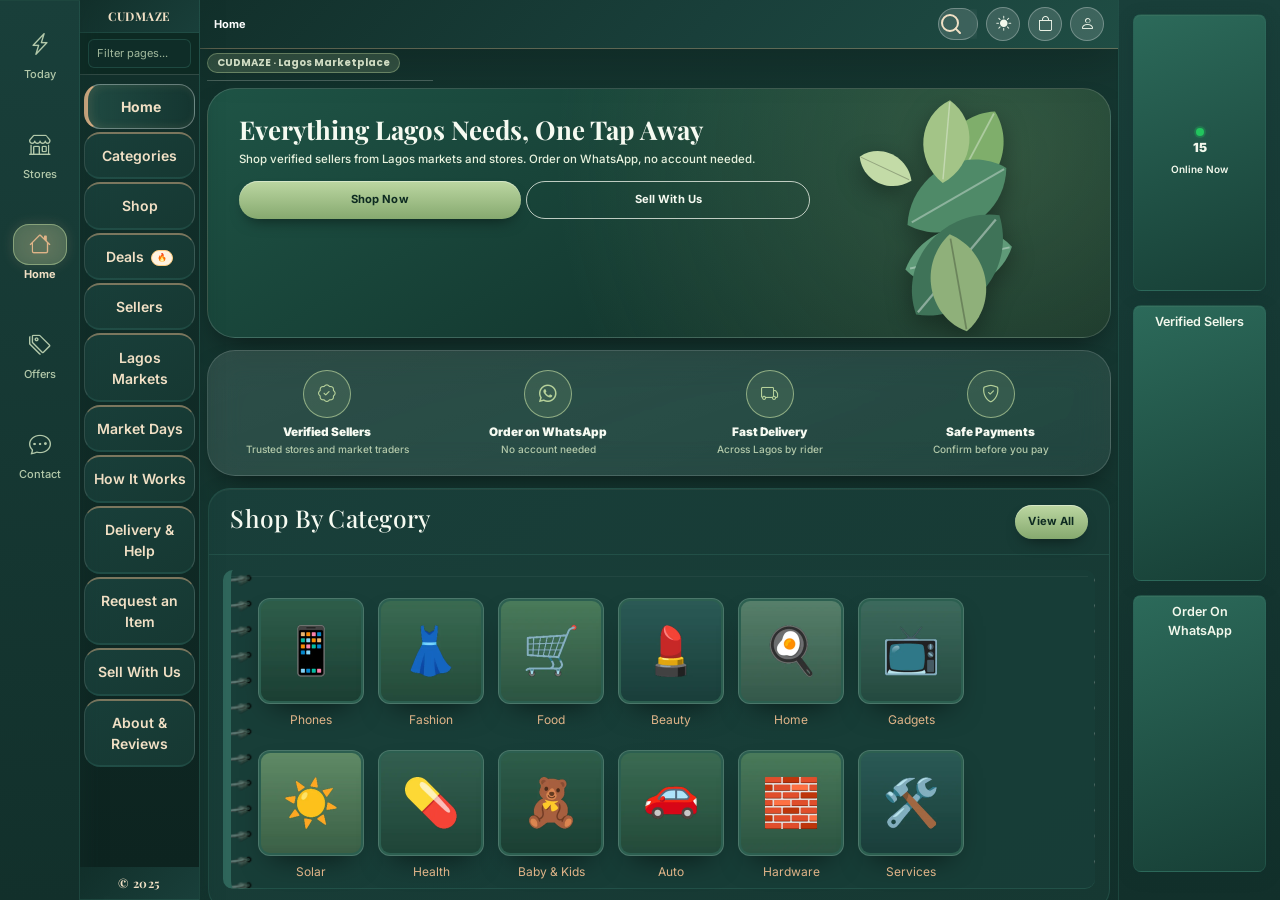
==== commit 6daefb26: "Version 3 of cudmaze" ====
--- a/index.html
+++ b/index.html
@@ -1,6 +1,6 @@
 <!DOCTYPE html>
 
-<html lang="en" data-theme="light">
+<html lang="en" data-theme="dark">
   <head>
     <meta charset="UTF-8" />
     <meta name="viewport" content="width=device-width, initial-scale=1" />
@@ -24,6 +24,8 @@
 <link rel="stylesheet" href="https://fonts.googleapis.com/css2?family=Inter:wght@400;500;600;700&display=swap" />
 <link rel="stylesheet" href="https://fonts.googleapis.com/css2?family=Poppins:wght@600;700&display=swap" />
 
+<link rel="stylesheet" href="https://fonts.googleapis.com/css2?family=Playfair+Display:wght@600;700&display=swap" />
+
 <link rel="manifest" href="manifest.webmanifest" />
 <meta name="theme-color" content="#0078ff" />
 
@@ -57,26 +59,18 @@
 </div>
 
 <div class="sidebar-tabs">
-  <button class="tab-button whitenho" onclick="openTab(event, 'tab1')" data-tab-name="home">Home</button>
-  <button class="tab-button whitenho" onclick="openTab(event, 'tab2')" data-tab-name="categories">Categories</button>
-  <button class="tab-button whitenho" onclick="openTab(event, 'tab3')" data-tab-name="shop">Shop</button>
-  <button class="tab-button whitenho" onclick="openTab(event, 'tab4')" data-tab-name="sellers">Sellers</button>
-  <button class="tab-button whitenho" onclick="openTab(event, 'tab5')" data-tab-name="market days">Market Days</button>
-  <button class="tab-button whitenho" onclick="openTab(event, 'tab6')" data-tab-name="how it works">How It Works</button>
-  <button class="tab-button whitenho" onclick="openTab(event, 'tab7')" data-tab-name="delivery">Delivery</button>
-  <button class="tab-button whitenho" onclick="openTab(event, 'tab8')" data-tab-name="sell with us">Sell With Us</button>
-  <button class="tab-button whitenho" onclick="openTab(event, 'tab9')" data-tab-name="top sellers">Top Sellers</button>
-  <button class="tab-button whitenho" onclick="openTab(event, 'tab10')" data-tab-name="reviews">Reviews</button>
-  <button class="tab-button whitenho" onclick="openTab(event, 'tab11')" data-tab-name="lagos markets">Lagos Markets</button>
-  <button class="tab-button whitenho" onclick="openTab(event, 'tab12')" data-tab-name="hot">Hot <span class="tab-badge badge-hot">🔥</span></button>
-  <button class="tab-button whitenho" onclick="openTab(event, 'tab13')" data-tab-name="new arrivals">New Arrivals</button>
-  <button class="tab-button whitenho" onclick="openTab(event, 'tab14')" data-tab-name="deals">Deals <span class="tab-badge badge-new">NEW</span></button>
-  <button class="tab-button whitenho" onclick="openTab(event, 'tab15')" data-tab-name="updates">Updates</button>
-  <button class="tab-button whitenho" onclick="openTab(event, 'tab16')" data-tab-name="request an item">Request an Item</button>
-  <button class="tab-button whitenho" onclick="openTab(event, 'tab17')" data-tab-name="payments">Payments</button>
-  <button class="tab-button whitenho" onclick="openTab(event, 'tab18')" data-tab-name="returns">Returns</button>
-  <button class="tab-button whitenho" onclick="openTab(event, 'tab19')" data-tab-name="faqs">FAQs</button>
-  <button class="tab-button whitenho" onclick="openTab(event, 'tab20')" data-tab-name="about us">About Us</button>
+      <button class="tab-button whitenho" onclick="openTab(event, 'tab1')" data-tab-name="home">Home</button>
+      <button class="tab-button whitenho" onclick="openTab(event, 'tab2')" data-tab-name="categories">Categories</button>
+      <button class="tab-button whitenho" onclick="openTab(event, 'tab3')" data-tab-name="shop">Shop</button>
+      <button class="tab-button whitenho" onclick="openTab(event, 'tab4')" data-tab-name="deals">Deals <span class="tab-badge badge-hot">🔥</span></button>
+      <button class="tab-button whitenho" onclick="openTab(event, 'tab5')" data-tab-name="sellers">Sellers</button>
+      <button class="tab-button whitenho" onclick="openTab(event, 'tab6')" data-tab-name="lagos markets">Lagos Markets</button>
+      <button class="tab-button whitenho" onclick="openTab(event, 'tab7')" data-tab-name="market days">Market Days</button>
+      <button class="tab-button whitenho" onclick="openTab(event, 'tab8')" data-tab-name="how it works">How It Works</button>
+      <button class="tab-button whitenho" onclick="openTab(event, 'tab9')" data-tab-name="delivery and help">Delivery &amp; Help</button>
+      <button class="tab-button whitenho" onclick="openTab(event, 'tab10')" data-tab-name="request an item">Request an Item</button>
+      <button class="tab-button whitenho" onclick="openTab(event, 'tab11')" data-tab-name="sell with us">Sell With Us</button>
+      <button class="tab-button whitenho" onclick="openTab(event, 'tab12')" data-tab-name="about us">About &amp; Reviews</button>
 </div>
 <div class="sidebar-footer custom-sidebar-gradient">© 2025</div>
 
@@ -120,8 +114,8 @@
   <div class="dropdown mobile-widgets">
     <button class="btn btn-sm btn-outline-light text-bg-dark dropdown-toggle dropdown-toggle-center" type="button" data-bs-toggle="dropdown">MENU</button>
     <ul class="dropdown-menu dropdown-menu-end">
-      <li><button class="dropdown-item btn btn-sm" onclick="openTab(event, 'tab14')">Deals</button></li>
-      <li><button class="dropdown-item btn btn-sm" onclick="openTab(event, 'tab8')">Sell With Us</button></li>
+      <li><button class="dropdown-item btn btn-sm" onclick="openTab(event, 'tab4')">Deals</button></li>
+      <li><button class="dropdown-item btn btn-sm" onclick="openTab(event, 'tab11')">Sell With Us</button></li>
       <li><button class="dropdown-item btn btn-sm" onclick="openTab(event, 'connect-content')">Contact Us</button></li>
     </ul>
   </div>
@@ -141,6 +135,24 @@
     <hr class="my-2 w-25" />
     <div class="content">
 
+
+  <div class="home-hero">
+    <div class="home-hero-copy">
+      <h2>Everything Lagos Needs, One Tap Away</h2>
+      <p>Shop verified sellers from Lagos markets and stores. Order on WhatsApp, no account needed.</p>
+      <div class="home-hero-cta">
+        <button type="button" class="btn btn-success" data-tab="tab3">Shop Now</button>
+        <button type="button" class="btn btn-ghost" data-tab="tab11">Sell With Us</button>
+      </div>
+    </div>
+    <svg class="home-hero-leaves" viewBox="0 0 200 220" aria-hidden="true" focusable="false"><g transform="translate(190 20) rotate(118) scale(1.0)"><path d="M0 0C20-34 70-34 92 0C70 34 20 34 0 0Z" fill="#7fae6b"/><path d="M2 0L88 0" stroke="rgba(255,255,255,.35)" stroke-width="1.6" fill="none"/></g><g transform="translate(200 70) rotate(150) scale(1.1)"><path d="M0 0C20-34 70-34 92 0C70 34 20 34 0 0Z" fill="#4f8a68"/><path d="M2 0L88 0" stroke="rgba(255,255,255,.35)" stroke-width="1.6" fill="none"/></g><g transform="translate(150 10) rotate(95) scale(0.8)"><path d="M0 0C20-34 70-34 92 0C70 34 20 34 0 0Z" fill="#a3c487"/><path d="M2 0L88 0" stroke="rgba(255,255,255,.35)" stroke-width="1.6" fill="none"/></g><g transform="translate(205 140) rotate(168) scale(1.05)"><path d="M0 0C20-34 70-34 92 0C70 34 20 34 0 0Z" fill="#5f9a78"/><path d="M2 0L88 0" stroke="rgba(255,255,255,.35)" stroke-width="1.6" fill="none"/></g><g transform="translate(120 200) rotate(-50) scale(1.25)"><path d="M0 0C20-34 70-34 92 0C70 34 20 34 0 0Z" fill="#3f7358"/><path d="M2 0L88 0" stroke="rgba(255,255,255,.4)" stroke-width="1.6" fill="none"/></g><g transform="translate(165 215) rotate(-100) scale(0.95)"><path d="M0 0C20-34 70-34 92 0C70 34 20 34 0 0Z" fill="#8fb07a"/><path d="M2 0L88 0" stroke="rgba(0,0,0,.25)" stroke-width="1.6" fill="none"/></g><g transform="translate(70 60) rotate(25) scale(0.55)"><path d="M0 0C20-34 70-34 92 0C70 34 20 34 0 0Z" fill="#c3dba7"/><path d="M2 0L88 0" stroke="rgba(0,0,0,.25)" stroke-width="1.6" fill="none"/></g></svg>
+  </div>
+  <div class="home-panel" role="list">
+    <div class="home-panel-item" role="listitem"><span class="hp-ico"><i class="bi bi-patch-check" aria-hidden="true"></i></span><strong>Verified Sellers</strong><span>Trusted stores and market traders</span></div>
+    <div class="home-panel-item" role="listitem"><span class="hp-ico"><i class="bi bi-whatsapp" aria-hidden="true"></i></span><strong>Order on WhatsApp</strong><span>No account needed</span></div>
+    <div class="home-panel-item" role="listitem"><span class="hp-ico"><i class="bi bi-truck" aria-hidden="true"></i></span><strong>Fast Delivery</strong><span>Across Lagos by rider</span></div>
+    <div class="home-panel-item" role="listitem"><span class="hp-ico"><i class="bi bi-shield-check" aria-hidden="true"></i></span><strong>Safe Payments</strong><span>Confirm before you pay</span></div>
+  </div>
 
   <div class="card card-section mb-2">
     <div class="card-header d-flex justify-content-between align-items-center fw-bold">
@@ -358,13 +370,13 @@
     <div class="tab3-search-bar">
       <div class="search-container-view">
         <i class="bi bi-search"></i>
-        <input type="text" class="view-search" data-target-list="#serviceList" placeholder="Search products, services or sellers..." />
+        <input type="text" class="view-search" data-target-list="#serviceList" placeholder="Search products &amp; sellers..." />
       </div>
     </div>
     <div id="serviceList" class="view-content list-container">
 
   <div class="list-item" data-product-id="fast-charger-33w" data-image="img/products/fast-charger-33w.webp" data-price="6500" data-was="8000" data-kind="product" data-variations="Colour:Black|White" data-search-text="33W Fast Charger + Type-C Cable Original-grade fast charger with 1m braided cable. Works with most Android phones. Phones &amp; Accessories phones Ikeja Gadget Hub Computer Village, Ikeja product Phones Charging sale deal hot trending ">
-    <img class="product-thumb" src="img/products/fast-charger-33w.webp" alt="33W Fast Charger + Type-C Cable" width="600" height="340" loading="lazy" decoding="async" />
+    <img class="product-thumb" src="img/products/fast-charger-33w.webp" alt="33W Fast Charger + Type-C Cable" width="600" height="240" loading="lazy" decoding="async" />
     <div class="item-icon">33W Fast Charger + Type-C Cable</div>
     <div class="item-content d-flex justify-content-between align-items-center">
       <h6>Original-grade fast charger with 1m braided cable. Works with most Android phones.</h6>
@@ -374,7 +386,7 @@
     <p>Ikeja Gadget Hub &middot; <span class="tag green">#Phones</span> <span class="tag gray">#Charging</span></p>
   </div>
   <div class="list-item" data-product-id="power-bank-20000" data-image="img/products/power-bank-20000.webp" data-price="18500" data-kind="product" data-variations="Colour:Black|Blue" data-search-text="Power Bank 20,000mAh Dual-USB power bank with LED display. Keeps your phone going through NEPA blackouts. Phones &amp; Accessories phones Ikeja Gadget Hub Computer Village, Ikeja product Power Travel  hot trending ">
-    <img class="product-thumb" src="img/products/power-bank-20000.webp" alt="Power Bank 20,000mAh" width="600" height="340" loading="lazy" decoding="async" />
+    <img class="product-thumb" src="img/products/power-bank-20000.webp" alt="Power Bank 20,000mAh" width="600" height="240" loading="lazy" decoding="async" />
     <div class="item-icon">Power Bank 20,000mAh</div>
     <div class="item-content d-flex justify-content-between align-items-center">
       <h6>Dual-USB power bank with LED display. Keeps your phone going through NEPA blackouts.</h6>
@@ -384,7 +396,7 @@
     <p>Ikeja Gadget Hub &middot; <span class="tag green">#Power</span> <span class="tag orange">#Travel</span></p>
   </div>
   <div class="list-item" data-product-id="wireless-earbuds" data-image="img/products/wireless-earbuds.webp" data-price="12000" data-was="15000" data-kind="product" data-variations="Colour:Black|White" data-search-text="Wireless Earbuds (Bluetooth 5.3) Clear sound, touch controls and a charging case. Up to 20 hours of play time. Phones &amp; Accessories phones Ikeja Gadget Hub Computer Village, Ikeja product Audio Wireless sale deal  new arrival">
-    <img class="product-thumb" src="img/products/wireless-earbuds.webp" alt="Wireless Earbuds (Bluetooth 5.3)" width="600" height="340" loading="lazy" decoding="async" />
+    <img class="product-thumb" src="img/products/wireless-earbuds.webp" alt="Wireless Earbuds (Bluetooth 5.3)" width="600" height="240" loading="lazy" decoding="async" />
     <div class="item-icon">Wireless Earbuds (Bluetooth 5.3)</div>
     <div class="item-content d-flex justify-content-between align-items-center">
       <h6>Clear sound, touch controls and a charging case. Up to 20 hours of play time.</h6>
@@ -394,7 +406,7 @@
     <p>Ikeja Gadget Hub &middot; <span class="tag green">#Audio</span> <span class="tag gray">#Wireless</span></p>
   </div>
   <div class="list-item" data-product-id="glass-and-case-bundle" data-image="img/products/glass-and-case-bundle.webp" data-price="3500" data-kind="product" data-variations="Phone Model:iPhone 13|iPhone 14|iPhone 15|Samsung A15|Tecno Spark 20|Infinix Hot 40" data-search-text="Screen Guard + Phone Case Bundle Tempered glass and shockproof case, fitted for your exact model. Phones &amp; Accessories phones Ikeja Gadget Hub Computer Village, Ikeja product Protection Phones   ">
-    <img class="product-thumb" src="img/products/glass-and-case-bundle.webp" alt="Screen Guard + Phone Case Bundle" width="600" height="340" loading="lazy" decoding="async" />
+    <img class="product-thumb" src="img/products/glass-and-case-bundle.webp" alt="Screen Guard + Phone Case Bundle" width="600" height="240" loading="lazy" decoding="async" />
     <div class="item-icon">Screen Guard + Phone Case Bundle</div>
     <div class="item-content d-flex justify-content-between align-items-center">
       <h6>Tempered glass and shockproof case, fitted for your exact model.</h6>
@@ -404,7 +416,7 @@
     <p>Ikeja Gadget Hub &middot; <span class="tag green">#Protection</span> <span class="tag gray">#Phones</span></p>
   </div>
   <div class="list-item" data-product-id="tokunbo-iphone-11" data-image="img/products/tokunbo-iphone-11.webp" data-price="265000" data-was="285000" data-kind="product" data-variations="Colour:Black|White|Green|Purple" data-search-text="UK-Used iPhone 11 (64GB) Clean UK-used iPhone 11, tested and unlocked. 7-day shop warranty. Phones &amp; Accessories phones Ikeja Gadget Hub Computer Village, Ikeja product Phones UK-Used sale deal hot trending ">
-    <img class="product-thumb" src="img/products/tokunbo-iphone-11.webp" alt="UK-Used iPhone 11 (64GB)" width="600" height="340" loading="lazy" decoding="async" />
+    <img class="product-thumb" src="img/products/tokunbo-iphone-11.webp" alt="UK-Used iPhone 11 (64GB)" width="600" height="240" loading="lazy" decoding="async" />
     <div class="item-icon">UK-Used iPhone 11 (64GB)</div>
     <div class="item-content d-flex justify-content-between align-items-center">
       <h6>Clean UK-used iPhone 11, tested and unlocked. 7-day shop warranty.</h6>
@@ -414,7 +426,7 @@
     <p>Ikeja Gadget Hub &middot; <span class="tag green">#Phones</span> <span class="tag orange">#UK-Used</span></p>
   </div>
   <div class="list-item" data-product-id="smart-tv-32" data-image="img/products/smart-tv-32.webp" data-price="155000" data-was="175000" data-kind="product" data-search-text="32-inch Smart TV HD smart TV with built-in Wi-Fi, YouTube and Netflix apps. Wall-mount ready. Electronics &amp; Gadgets electronics Alaba Direct Electronics Alaba International Market, Ojo product TV Home sale deal hot trending ">
-    <img class="product-thumb" src="img/products/smart-tv-32.webp" alt="32-inch Smart TV" width="600" height="340" loading="lazy" decoding="async" />
+    <img class="product-thumb" src="img/products/smart-tv-32.webp" alt="32-inch Smart TV" width="600" height="240" loading="lazy" decoding="async" />
     <div class="item-icon">32-inch Smart TV</div>
     <div class="item-content d-flex justify-content-between align-items-center">
       <h6>HD smart TV with built-in Wi-Fi, YouTube and Netflix apps. Wall-mount ready.</h6>
@@ -424,7 +436,7 @@
     <p>Alaba Direct Electronics &middot; <span class="tag green">#TV</span> <span class="tag gray">#Home</span></p>
   </div>
   <div class="list-item" data-product-id="standing-fan-18" data-image="img/products/standing-fan-18.webp" data-price="38500" data-kind="product" data-variations="Colour:White|Black" data-search-text="Rechargeable Standing Fan (18&quot;) Runs for hours on battery when light goes. Three speeds and an LED night light. Electronics &amp; Gadgets electronics Alaba Direct Electronics Alaba International Market, Ojo product Cooling Rechargeable   ">
-    <img class="product-thumb" src="img/products/standing-fan-18.webp" alt="Rechargeable Standing Fan (18&quot;)" width="600" height="340" loading="lazy" decoding="async" />
+    <img class="product-thumb" src="img/products/standing-fan-18.webp" alt="Rechargeable Standing Fan (18&quot;)" width="600" height="240" loading="lazy" decoding="async" />
     <div class="item-icon">Rechargeable Standing Fan (18")</div>
     <div class="item-content d-flex justify-content-between align-items-center">
       <h6>Runs for hours on battery when light goes. Three speeds and an LED night light.</h6>
@@ -434,7 +446,7 @@
     <p>Alaba Direct Electronics &middot; <span class="tag green">#Cooling</span> <span class="tag orange">#Rechargeable</span></p>
   </div>
   <div class="list-item" data-product-id="bluetooth-speaker" data-image="img/products/bluetooth-speaker.webp" data-price="9800" data-was="12500" data-kind="product" data-variations="Colour:Black|Red|Blue" data-search-text="Portable Bluetooth Speaker Loud, splash-proof speaker with 8-hour battery. Great for hangouts. Electronics &amp; Gadgets electronics Alaba Direct Electronics Alaba International Market, Ojo product Audio Portable sale deal  new arrival">
-    <img class="product-thumb" src="img/products/bluetooth-speaker.webp" alt="Portable Bluetooth Speaker" width="600" height="340" loading="lazy" decoding="async" />
+    <img class="product-thumb" src="img/products/bluetooth-speaker.webp" alt="Portable Bluetooth Speaker" width="600" height="240" loading="lazy" decoding="async" />
     <div class="item-icon">Portable Bluetooth Speaker</div>
     <div class="item-content d-flex justify-content-between align-items-center">
       <h6>Loud, splash-proof speaker with 8-hour battery. Great for hangouts.</h6>
@@ -444,7 +456,7 @@
     <p>Alaba Direct Electronics &middot; <span class="tag green">#Audio</span> <span class="tag gray">#Portable</span></p>
   </div>
   <div class="list-item" data-product-id="solar-lighting-kit" data-image="img/products/solar-lighting-kit.webp" data-price="45000" data-was="52000" data-kind="product" data-search-text="Solar Home Lighting Kit (4 Bulbs) Panel, 4 LED bulbs and phone-charging ports. No fuel, no NEPA wahala. Solar &amp; Power solar Surulere Solar Depot Adeniran Ogunsanya, Surulere product Solar Lighting sale deal hot trending ">
-    <img class="product-thumb" src="img/products/solar-lighting-kit.webp" alt="Solar Home Lighting Kit (4 Bulbs)" width="600" height="340" loading="lazy" decoding="async" />
+    <img class="product-thumb" src="img/products/solar-lighting-kit.webp" alt="Solar Home Lighting Kit (4 Bulbs)" width="600" height="240" loading="lazy" decoding="async" />
     <div class="item-icon">Solar Home Lighting Kit (4 Bulbs)</div>
     <div class="item-content d-flex justify-content-between align-items-center">
       <h6>Panel, 4 LED bulbs and phone-charging ports. No fuel, no NEPA wahala.</h6>
@@ -454,7 +466,7 @@
     <p>Surulere Solar Depot &middot; <span class="tag green">#Solar</span> <span class="tag gray">#Lighting</span></p>
   </div>
   <div class="list-item" data-product-id="inverter-battery-200ah" data-image="img/products/inverter-battery-200ah.webp" data-price="285000" data-kind="product" data-variations="Type:Tubular|Gel" data-search-text="Inverter Battery 200Ah Deep-cycle battery for 1kVA–2.5kVA inverters. 12-month warranty. Solar &amp; Power solar Surulere Solar Depot Adeniran Ogunsanya, Surulere product Power Inverter   ">
-    <img class="product-thumb" src="img/products/inverter-battery-200ah.webp" alt="Inverter Battery 200Ah" width="600" height="340" loading="lazy" decoding="async" />
+    <img class="product-thumb" src="img/products/inverter-battery-200ah.webp" alt="Inverter Battery 200Ah" width="600" height="240" loading="lazy" decoding="async" />
     <div class="item-icon">Inverter Battery 200Ah</div>
     <div class="item-content d-flex justify-content-between align-items-center">
       <h6>Deep-cycle battery for 1kVA–2.5kVA inverters. 12-month warranty.</h6>
@@ -464,7 +476,7 @@
     <p>Surulere Solar Depot &middot; <span class="tag green">#Power</span> <span class="tag orange">#Inverter</span></p>
   </div>
   <div class="list-item" data-product-id="rechargeable-lantern" data-image="img/products/rechargeable-lantern.webp" data-price="7500" data-kind="product" data-search-text="Rechargeable LED Lantern Bright rechargeable lantern with USB output. Up to 12 hours per charge. Solar &amp; Power solar Surulere Solar Depot Adeniran Ogunsanya, Surulere product Lighting Backup   new arrival">
-    <img class="product-thumb" src="img/products/rechargeable-lantern.webp" alt="Rechargeable LED Lantern" width="600" height="340" loading="lazy" decoding="async" />
+    <img class="product-thumb" src="img/products/rechargeable-lantern.webp" alt="Rechargeable LED Lantern" width="600" height="240" loading="lazy" decoding="async" />
     <div class="item-icon">Rechargeable LED Lantern</div>
     <div class="item-content d-flex justify-content-between align-items-center">
       <h6>Bright rechargeable lantern with USB output. Up to 12 hours per charge.</h6>
@@ -474,7 +486,7 @@
     <p>Surulere Solar Depot &middot; <span class="tag green">#Lighting</span> <span class="tag gray">#Backup</span></p>
   </div>
   <div class="list-item" data-product-id="ankara-fabric-6-yards" data-image="img/products/ankara-fabric-6-yards.webp" data-price="14000" data-kind="product" data-variations="Pattern:Floral|Geometric|Abstract|Stripes" data-search-text="Ankara Fabric (6 Yards) Quality wax-print Ankara, six full yards. Colourfast and soft to sew. Fashion &amp; Fabrics fashion Balogun Fabric House Balogun Market, Lagos Island product Ankara Fabric  hot trending ">
-    <img class="product-thumb" src="img/products/ankara-fabric-6-yards.webp" alt="Ankara Fabric (6 Yards)" width="600" height="340" loading="lazy" decoding="async" />
+    <img class="product-thumb" src="img/products/ankara-fabric-6-yards.webp" alt="Ankara Fabric (6 Yards)" width="600" height="240" loading="lazy" decoding="async" />
     <div class="item-icon">Ankara Fabric (6 Yards)</div>
     <div class="item-content d-flex justify-content-between align-items-center">
       <h6>Quality wax-print Ankara, six full yards. Colourfast and soft to sew.</h6>
@@ -484,7 +496,7 @@
     <p>Balogun Fabric House &middot; <span class="tag green">#Ankara</span> <span class="tag gray">#Fabric</span></p>
   </div>
   <div class="list-item" data-product-id="adire-fabric-5-yards" data-image="img/products/adire-fabric-5-yards.webp" data-price="12500" data-kind="product" data-variations="Colour:Indigo|Green|Brown" data-search-text="Adire Tie-Dye Fabric (5 Yards) Hand-dyed Yoruba adire on soft cotton. Each piece is unique. Fashion &amp; Fabrics fashion Balogun Fabric House Balogun Market, Lagos Island product Adire Handmade   ">
-    <img class="product-thumb" src="img/products/adire-fabric-5-yards.webp" alt="Adire Tie-Dye Fabric (5 Yards)" width="600" height="340" loading="lazy" decoding="async" />
+    <img class="product-thumb" src="img/products/adire-fabric-5-yards.webp" alt="Adire Tie-Dye Fabric (5 Yards)" width="600" height="240" loading="lazy" decoding="async" />
     <div class="item-icon">Adire Tie-Dye Fabric (5 Yards)</div>
     <div class="item-content d-flex justify-content-between align-items-center">
       <h6>Hand-dyed Yoruba adire on soft cotton. Each piece is unique.</h6>
@@ -494,7 +506,7 @@
     <p>Balogun Fabric House &middot; <span class="tag green">#Adire</span> <span class="tag orange">#Handmade</span></p>
   </div>
   <div class="list-item" data-product-id="senator-wear" data-image="img/products/senator-wear.webp" data-price="35000" data-was="42000" data-kind="product" data-variations="Size:M|L|XL|XXL;Colour:Navy|Black|Wine" data-search-text="Men&#x27;s Senator Wear (Ready-made) Neatly stitched two-piece senator outfit. Ready to wear for owambe or church. Fashion &amp; Fabrics fashion Balogun Fabric House Balogun Market, Lagos Island product Menswear Native sale deal  ">
-    <img class="product-thumb" src="img/products/senator-wear.webp" alt="Men&#x27;s Senator Wear (Ready-made)" width="600" height="340" loading="lazy" decoding="async" />
+    <img class="product-thumb" src="img/products/senator-wear.webp" alt="Men&#x27;s Senator Wear (Ready-made)" width="600" height="240" loading="lazy" decoding="async" />
     <div class="item-icon">Men's Senator Wear (Ready-made)</div>
     <div class="item-content d-flex justify-content-between align-items-center">
       <h6>Neatly stitched two-piece senator outfit. Ready to wear for owambe or church.</h6>
@@ -504,7 +516,7 @@
     <p>Balogun Fabric House &middot; <span class="tag green">#Menswear</span> <span class="tag orange">#Native</span></p>
   </div>
   <div class="list-item" data-product-id="ankara-gown" data-image="img/products/ankara-gown.webp" data-price="28000" data-kind="product" data-variations="Size:S|M|L|XL;Pattern:Floral|Geometric" data-search-text="Women&#x27;s Ankara Gown Fitted Ankara gown with a flattering cut. Lined and zipped. Fashion &amp; Fabrics fashion Balogun Fabric House Balogun Market, Lagos Island product Womenswear Ankara   new arrival">
-    <img class="product-thumb" src="img/products/ankara-gown.webp" alt="Women&#x27;s Ankara Gown" width="600" height="340" loading="lazy" decoding="async" />
+    <img class="product-thumb" src="img/products/ankara-gown.webp" alt="Women&#x27;s Ankara Gown" width="600" height="240" loading="lazy" decoding="async" />
     <div class="item-icon">Women's Ankara Gown</div>
     <div class="item-content d-flex justify-content-between align-items-center">
       <h6>Fitted Ankara gown with a flattering cut. Lined and zipped.</h6>
@@ -514,7 +526,7 @@
     <p>Balogun Fabric House &middot; <span class="tag green">#Womenswear</span> <span class="tag gray">#Ankara</span></p>
   </div>
   <div class="list-item" data-product-id="leather-sandals" data-image="img/products/leather-sandals.webp" data-price="16500" data-kind="product" data-variations="Size:41|42|43|44|45" data-search-text="Men&#x27;s Leather Sandals Handmade leather palm slippers. Comfortable from day one. Fashion &amp; Fabrics fashion Balogun Fabric House Balogun Market, Lagos Island product Footwear Handmade   ">
-    <img class="product-thumb" src="img/products/leather-sandals.webp" alt="Men&#x27;s Leather Sandals" width="600" height="340" loading="lazy" decoding="async" />
+    <img class="product-thumb" src="img/products/leather-sandals.webp" alt="Men&#x27;s Leather Sandals" width="600" height="240" loading="lazy" decoding="async" />
     <div class="item-icon">Men's Leather Sandals</div>
     <div class="item-content d-flex justify-content-between align-items-center">
       <h6>Handmade leather palm slippers. Comfortable from day one.</h6>
@@ -524,7 +536,7 @@
     <p>Balogun Fabric House &middot; <span class="tag green">#Footwear</span> <span class="tag orange">#Handmade</span></p>
   </div>
   <div class="list-item" data-product-id="ladies-handbag" data-image="img/products/ladies-handbag.webp" data-price="22000" data-was="26000" data-kind="product" data-variations="Colour:Black|Brown|Wine|Cream" data-search-text="Ladies&#x27; Handbag Roomy faux-leather handbag with zip pockets and a shoulder strap. Fashion &amp; Fabrics fashion Balogun Fabric House Balogun Market, Lagos Island product Bags Women sale deal  ">
-    <img class="product-thumb" src="img/products/ladies-handbag.webp" alt="Ladies&#x27; Handbag" width="600" height="340" loading="lazy" decoding="async" />
+    <img class="product-thumb" src="img/products/ladies-handbag.webp" alt="Ladies&#x27; Handbag" width="600" height="240" loading="lazy" decoding="async" />
     <div class="item-icon">Ladies' Handbag</div>
     <div class="item-content d-flex justify-content-between align-items-center">
       <h6>Roomy faux-leather handbag with zip pockets and a shoulder strap.</h6>
@@ -534,7 +546,7 @@
     <p>Balogun Fabric House &middot; <span class="tag green">#Bags</span> <span class="tag gray">#Women</span></p>
   </div>
   <div class="list-item" data-product-id="brazilian-hair-bundle" data-image="img/products/brazilian-hair-bundle.webp" data-price="45000" data-kind="product" data-variations="Length:12&quot;|14&quot;|16&quot;|18&quot;|20&quot;" data-search-text="Brazilian Hair Bundle Soft, tangle-free human hair bundle. Dye-able and easy to style. Beauty &amp; Hair beauty Lekki Glow Beauty Lekki Phase 1 product Hair Beauty  hot trending ">
-    <img class="product-thumb" src="img/products/brazilian-hair-bundle.webp" alt="Brazilian Hair Bundle" width="600" height="340" loading="lazy" decoding="async" />
+    <img class="product-thumb" src="img/products/brazilian-hair-bundle.webp" alt="Brazilian Hair Bundle" width="600" height="240" loading="lazy" decoding="async" />
     <div class="item-icon">Brazilian Hair Bundle</div>
     <div class="item-content d-flex justify-content-between align-items-center">
       <h6>Soft, tangle-free human hair bundle. Dye-able and easy to style.</h6>
@@ -544,7 +556,7 @@
     <p>Lekki Glow Beauty &middot; <span class="tag green">#Hair</span> <span class="tag gray">#Beauty</span></p>
   </div>
   <div class="list-item" data-product-id="raw-shea-butter-500g" data-image="img/products/raw-shea-butter-500g.webp" data-price="4500" data-kind="product" data-search-text="Raw Shea Butter (500g) Unrefined, northern-Nigeria shea butter for skin and hair. Beauty &amp; Hair beauty Lekki Glow Beauty Lekki Phase 1 product Skincare Natural   ">
-    <img class="product-thumb" src="img/products/raw-shea-butter-500g.webp" alt="Raw Shea Butter (500g)" width="600" height="340" loading="lazy" decoding="async" />
+    <img class="product-thumb" src="img/products/raw-shea-butter-500g.webp" alt="Raw Shea Butter (500g)" width="600" height="240" loading="lazy" decoding="async" />
     <div class="item-icon">Raw Shea Butter (500g)</div>
     <div class="item-content d-flex justify-content-between align-items-center">
       <h6>Unrefined, northern-Nigeria shea butter for skin and hair.</h6>
@@ -554,7 +566,7 @@
     <p>Lekki Glow Beauty &middot; <span class="tag green">#Skincare</span> <span class="tag orange">#Natural</span></p>
   </div>
   <div class="list-item" data-product-id="black-soap-pack-6" data-image="img/products/black-soap-pack-6.webp" data-price="3800" data-kind="product" data-search-text="African Black Soap (Pack of 6) Traditional black soap bars for face and body. Gentle and natural. Beauty &amp; Hair beauty Lekki Glow Beauty Lekki Phase 1 product Skincare Natural   ">
-    <img class="product-thumb" src="img/products/black-soap-pack-6.webp" alt="African Black Soap (Pack of 6)" width="600" height="340" loading="lazy" decoding="async" />
+    <img class="product-thumb" src="img/products/black-soap-pack-6.webp" alt="African Black Soap (Pack of 6)" width="600" height="240" loading="lazy" decoding="async" />
     <div class="item-icon">African Black Soap (Pack of 6)</div>
     <div class="item-content d-flex justify-content-between align-items-center">
       <h6>Traditional black soap bars for face and body. Gentle and natural.</h6>
@@ -564,7 +576,7 @@
     <p>Lekki Glow Beauty &middot; <span class="tag green">#Skincare</span> <span class="tag orange">#Natural</span></p>
   </div>
   <div class="list-item" data-product-id="arabian-oud-50ml" data-image="img/products/arabian-oud-50ml.webp" data-price="8500" data-was="10000" data-kind="product" data-search-text="Arabian Oud Perfume Oil (50ml) Long-lasting oil-based fragrance that stays all day. Beauty &amp; Hair beauty Lekki Glow Beauty Lekki Phase 1 product Fragrance Gift sale deal  new arrival">
-    <img class="product-thumb" src="img/products/arabian-oud-50ml.webp" alt="Arabian Oud Perfume Oil (50ml)" width="600" height="340" loading="lazy" decoding="async" />
+    <img class="product-thumb" src="img/products/arabian-oud-50ml.webp" alt="Arabian Oud Perfume Oil (50ml)" width="600" height="240" loading="lazy" decoding="async" />
     <div class="item-icon">Arabian Oud Perfume Oil (50ml)</div>
     <div class="item-content d-flex justify-content-between align-items-center">
       <h6>Long-lasting oil-based fragrance that stays all day.</h6>
@@ -574,7 +586,7 @@
     <p>Lekki Glow Beauty &middot; <span class="tag green">#Fragrance</span> <span class="tag orange">#Gift</span></p>
   </div>
   <div class="list-item" data-product-id="ofada-rice-5kg" data-image="img/products/ofada-rice-5kg.webp" data-price="15500" data-kind="product" data-search-text="Ofada Rice (5kg) Locally grown unpolished ofada rice, stone-free and well cleaned. Foodstuff &amp; Groceries food Oyingbo Grains &amp; Oils Oyingbo Market, Yaba product Rice Local  hot trending ">
-    <img class="product-thumb" src="img/products/ofada-rice-5kg.webp" alt="Ofada Rice (5kg)" width="600" height="340" loading="lazy" decoding="async" />
+    <img class="product-thumb" src="img/products/ofada-rice-5kg.webp" alt="Ofada Rice (5kg)" width="600" height="240" loading="lazy" decoding="async" />
     <div class="item-icon">Ofada Rice (5kg)</div>
     <div class="item-content d-flex justify-content-between align-items-center">
       <h6>Locally grown unpolished ofada rice, stone-free and well cleaned.</h6>
@@ -584,7 +596,7 @@
     <p>Oyingbo Grains &amp; Oils &middot; <span class="tag green">#Rice</span> <span class="tag orange">#Local</span></p>
   </div>
   <div class="list-item" data-product-id="oloyin-beans-5kg" data-image="img/products/oloyin-beans-5kg.webp" data-price="14000" data-kind="product" data-search-text="Oloyin Honey Beans (5kg) Sweet honey beans, picked and cleaned. Cooks faster, no stones. Foodstuff &amp; Groceries food Oyingbo Grains &amp; Oils Oyingbo Market, Yaba product Beans Staples   ">
-    <img class="product-thumb" src="img/products/oloyin-beans-5kg.webp" alt="Oloyin Honey Beans (5kg)" width="600" height="340" loading="lazy" decoding="async" />
+    <img class="product-thumb" src="img/products/oloyin-beans-5kg.webp" alt="Oloyin Honey Beans (5kg)" width="600" height="240" loading="lazy" decoding="async" />
     <div class="item-icon">Oloyin Honey Beans (5kg)</div>
     <div class="item-content d-flex justify-content-between align-items-center">
       <h6>Sweet honey beans, picked and cleaned. Cooks faster, no stones.</h6>
@@ -594,7 +606,7 @@
     <p>Oyingbo Grains &amp; Oils &middot; <span class="tag green">#Beans</span> <span class="tag gray">#Staples</span></p>
   </div>
   <div class="list-item" data-product-id="garri-ijebu-10kg" data-image="img/products/garri-ijebu-10kg.webp" data-price="12500" data-kind="product" data-search-text="Ijebu Garri (10kg) Crispy, sour Ijebu garri. Perfect for drinking or eba. Foodstuff &amp; Groceries food Oyingbo Grains &amp; Oils Oyingbo Market, Yaba product Garri Staples   ">
-    <img class="product-thumb" src="img/products/garri-ijebu-10kg.webp" alt="Ijebu Garri (10kg)" width="600" height="340" loading="lazy" decoding="async" />
+    <img class="product-thumb" src="img/products/garri-ijebu-10kg.webp" alt="Ijebu Garri (10kg)" width="600" height="240" loading="lazy" decoding="async" />
     <div class="item-icon">Ijebu Garri (10kg)</div>
     <div class="item-content d-flex justify-content-between align-items-center">
       <h6>Crispy, sour Ijebu garri. Perfect for drinking or eba.</h6>
@@ -604,7 +616,7 @@
     <p>Oyingbo Grains &amp; Oils &middot; <span class="tag green">#Garri</span> <span class="tag gray">#Staples</span></p>
   </div>
   <div class="list-item" data-product-id="palm-oil-5l" data-image="img/products/palm-oil-5l.webp" data-price="13500" data-kind="product" data-search-text="Red Palm Oil (5 Litres) Pure, unadulterated red palm oil with a rich colour and aroma. Foodstuff &amp; Groceries food Oyingbo Grains &amp; Oils Oyingbo Market, Yaba product Oil Cooking   ">
-    <img class="product-thumb" src="img/products/palm-oil-5l.webp" alt="Red Palm Oil (5 Litres)" width="600" height="340" loading="lazy" decoding="async" />
+    <img class="product-thumb" src="img/products/palm-oil-5l.webp" alt="Red Palm Oil (5 Litres)" width="600" height="240" loading="lazy" decoding="async" />
     <div class="item-icon">Red Palm Oil (5 Litres)</div>
     <div class="item-content d-flex justify-content-between align-items-center">
       <h6>Pure, unadulterated red palm oil with a rich colour and aroma.</h6>
@@ -614,7 +626,7 @@
     <p>Oyingbo Grains &amp; Oils &middot; <span class="tag green">#Oil</span> <span class="tag gray">#Cooking</span></p>
   </div>
   <div class="list-item" data-product-id="ground-egusi-1kg" data-image="img/products/ground-egusi-1kg.webp" data-price="7000" data-kind="product" data-search-text="Ground Egusi (1kg) Freshly ground egusi, ready for soup. Sealed and packed hygienically. Foodstuff &amp; Groceries food Oyingbo Grains &amp; Oils Oyingbo Market, Yaba product Soup Spices   new arrival">
-    <img class="product-thumb" src="img/products/ground-egusi-1kg.webp" alt="Ground Egusi (1kg)" width="600" height="340" loading="lazy" decoding="async" />
+    <img class="product-thumb" src="img/products/ground-egusi-1kg.webp" alt="Ground Egusi (1kg)" width="600" height="240" loading="lazy" decoding="async" />
     <div class="item-icon">Ground Egusi (1kg)</div>
     <div class="item-content d-flex justify-content-between align-items-center">
       <h6>Freshly ground egusi, ready for soup. Sealed and packed hygienically.</h6>
@@ -624,7 +636,7 @@
     <p>Oyingbo Grains &amp; Oils &middot; <span class="tag green">#Soup</span> <span class="tag gray">#Spices</span></p>
   </div>
   <div class="list-item" data-product-id="fresh-catfish-1kg" data-image="img/products/fresh-catfish-1kg.webp" data-price="6500" data-kind="product" data-variations="Cut:Whole|Cleaned &amp; Cut" data-search-text="Fresh Catfish (1kg) Live-market fresh catfish, cleaned and cut to your choice. Foodstuff &amp; Groceries food Mile 12 Fresh Basket Mile 12 Market, Kosofe product Fish Fresh   ">
-    <img class="product-thumb" src="img/products/fresh-catfish-1kg.webp" alt="Fresh Catfish (1kg)" width="600" height="340" loading="lazy" decoding="async" />
+    <img class="product-thumb" src="img/products/fresh-catfish-1kg.webp" alt="Fresh Catfish (1kg)" width="600" height="240" loading="lazy" decoding="async" />
     <div class="item-icon">Fresh Catfish (1kg)</div>
     <div class="item-content d-flex justify-content-between align-items-center">
       <h6>Live-market fresh catfish, cleaned and cut to your choice.</h6>
@@ -634,7 +646,7 @@
     <p>Mile 12 Fresh Basket &middot; <span class="tag green">#Fish</span> <span class="tag orange">#Fresh</span></p>
   </div>
   <div class="list-item" data-product-id="tomato-pepper-basket" data-image="img/products/tomato-pepper-basket.webp" data-price="22000" data-was="26000" data-kind="product" data-variations="Size:Small|Medium|Large" data-search-text="Tomato &amp; Pepper Basket Mile 12 basket of fresh tomatoes, tatashe and rodo. Delivered same day. Foodstuff &amp; Groceries food Mile 12 Fresh Basket Mile 12 Market, Kosofe product Fresh Vegetables sale deal hot trending ">
-    <img class="product-thumb" src="img/products/tomato-pepper-basket.webp" alt="Tomato &amp; Pepper Basket" width="600" height="340" loading="lazy" decoding="async" />
+    <img class="product-thumb" src="img/products/tomato-pepper-basket.webp" alt="Tomato &amp; Pepper Basket" width="600" height="240" loading="lazy" decoding="async" />
     <div class="item-icon">Tomato &amp; Pepper Basket</div>
     <div class="item-content d-flex justify-content-between align-items-center">
       <h6>Mile 12 basket of fresh tomatoes, tatashe and rodo. Delivered same day.</h6>
@@ -644,7 +656,7 @@
     <p>Mile 12 Fresh Basket &middot; <span class="tag green">#Fresh</span> <span class="tag gray">#Vegetables</span></p>
   </div>
   <div class="list-item" data-product-id="nonstick-pan-set-3" data-image="img/products/nonstick-pan-set-3.webp" data-price="24000" data-was="28000" data-kind="product" data-search-text="Non-stick Frying Pan Set (3pcs) Three non-stick pans in graduated sizes. Easy to clean, even heating. Home &amp; Kitchen home Yaba Home Essentials Tejuosho Market, Yaba product Cookware Kitchen sale deal  ">
-    <img class="product-thumb" src="img/products/nonstick-pan-set-3.webp" alt="Non-stick Frying Pan Set (3pcs)" width="600" height="340" loading="lazy" decoding="async" />
+    <img class="product-thumb" src="img/products/nonstick-pan-set-3.webp" alt="Non-stick Frying Pan Set (3pcs)" width="600" height="240" loading="lazy" decoding="async" />
     <div class="item-icon">Non-stick Frying Pan Set (3pcs)</div>
     <div class="item-content d-flex justify-content-between align-items-center">
       <h6>Three non-stick pans in graduated sizes. Easy to clean, even heating.</h6>
@@ -654,7 +666,7 @@
     <p>Yaba Home Essentials &middot; <span class="tag green">#Cookware</span> <span class="tag gray">#Kitchen</span></p>
   </div>
   <div class="list-item" data-product-id="blender-1-5l" data-image="img/products/blender-1-5l.webp" data-price="26500" data-kind="product" data-variations="Colour:White|Silver" data-search-text="Blender (1.5L) Powerful blender for pepper, smoothies and soups. Glass jar. Home &amp; Kitchen home Yaba Home Essentials Tejuosho Market, Yaba product Appliance Kitchen   new arrival">
-    <img class="product-thumb" src="img/products/blender-1-5l.webp" alt="Blender (1.5L)" width="600" height="340" loading="lazy" decoding="async" />
+    <img class="product-thumb" src="img/products/blender-1-5l.webp" alt="Blender (1.5L)" width="600" height="240" loading="lazy" decoding="async" />
     <div class="item-icon">Blender (1.5L)</div>
     <div class="item-content d-flex justify-content-between align-items-center">
       <h6>Powerful blender for pepper, smoothies and soups. Glass jar.</h6>
@@ -664,7 +676,7 @@
     <p>Yaba Home Essentials &middot; <span class="tag green">#Appliance</span> <span class="tag gray">#Kitchen</span></p>
   </div>
   <div class="list-item" data-product-id="tabletop-gas-cooker" data-image="img/products/tabletop-gas-cooker.webp" data-price="32000" data-kind="product" data-search-text="Table-top Gas Cooker (2 Burner) Compact stainless gas cooker with auto-ignition. Home &amp; Kitchen home Yaba Home Essentials Tejuosho Market, Yaba product Cooker Kitchen   ">
-    <img class="product-thumb" src="img/products/tabletop-gas-cooker.webp" alt="Table-top Gas Cooker (2 Burner)" width="600" height="340" loading="lazy" decoding="async" />
+    <img class="product-thumb" src="img/products/tabletop-gas-cooker.webp" alt="Table-top Gas Cooker (2 Burner)" width="600" height="240" loading="lazy" decoding="async" />
     <div class="item-icon">Table-top Gas Cooker (2 Burner)</div>
     <div class="item-content d-flex justify-content-between align-items-center">
       <h6>Compact stainless gas cooker with auto-ignition.</h6>
@@ -674,7 +686,7 @@
     <p>Yaba Home Essentials &middot; <span class="tag green">#Cooker</span> <span class="tag gray">#Kitchen</span></p>
   </div>
   <div class="list-item" data-product-id="cotton-bedsheet-set" data-image="img/products/cotton-bedsheet-set.webp" data-price="18500" data-was="22000" data-kind="product" data-variations="Size:4x6|5x6|6x6;Colour:White|Grey|Blue|Pink" data-search-text="Cotton Bedsheet Set Soft cotton bedsheet with two pillowcases. Does not fade after washing. Home &amp; Kitchen home Yaba Home Essentials Tejuosho Market, Yaba product Bedding Home sale deal  ">
-    <img class="product-thumb" src="img/products/cotton-bedsheet-set.webp" alt="Cotton Bedsheet Set" width="600" height="340" loading="lazy" decoding="async" />
+    <img class="product-thumb" src="img/products/cotton-bedsheet-set.webp" alt="Cotton Bedsheet Set" width="600" height="240" loading="lazy" decoding="async" />
     <div class="item-icon">Cotton Bedsheet Set</div>
     <div class="item-content d-flex justify-content-between align-items-center">
       <h6>Soft cotton bedsheet with two pillowcases. Does not fade after washing.</h6>
@@ -684,7 +696,7 @@
     <p>Yaba Home Essentials &middot; <span class="tag green">#Bedding</span> <span class="tag gray">#Home</span></p>
   </div>
   <div class="list-item" data-product-id="digital-bp-monitor" data-image="img/products/digital-bp-monitor.webp" data-price="22000" data-kind="product" data-search-text="Digital Blood Pressure Monitor Easy arm-cuff monitor with memory and large display. Health &amp; Pharmacy health Maryland Care Pharmacy Maryland, Ikeja product Device Health   ">
-    <img class="product-thumb" src="img/products/digital-bp-monitor.webp" alt="Digital Blood Pressure Monitor" width="600" height="340" loading="lazy" decoding="async" />
+    <img class="product-thumb" src="img/products/digital-bp-monitor.webp" alt="Digital Blood Pressure Monitor" width="600" height="240" loading="lazy" decoding="async" />
     <div class="item-icon">Digital Blood Pressure Monitor</div>
     <div class="item-content d-flex justify-content-between align-items-center">
       <h6>Easy arm-cuff monitor with memory and large display.</h6>
@@ -694,7 +706,7 @@
     <p>Maryland Care Pharmacy &middot; <span class="tag green">#Device</span> <span class="tag gray">#Health</span></p>
   </div>
   <div class="list-item" data-product-id="vitamin-c-zinc-60" data-image="img/products/vitamin-c-zinc-60.webp" data-price="6500" data-kind="product" data-search-text="Vitamin C + Zinc (60 Tablets) Daily immune support supplement. Follow the label directions. Health &amp; Pharmacy health Maryland Care Pharmacy Maryland, Ikeja product Wellness Supplement   ">
-    <img class="product-thumb" src="img/products/vitamin-c-zinc-60.webp" alt="Vitamin C + Zinc (60 Tablets)" width="600" height="340" loading="lazy" decoding="async" />
+    <img class="product-thumb" src="img/products/vitamin-c-zinc-60.webp" alt="Vitamin C + Zinc (60 Tablets)" width="600" height="240" loading="lazy" decoding="async" />
     <div class="item-icon">Vitamin C + Zinc (60 Tablets)</div>
     <div class="item-content d-flex justify-content-between align-items-center">
       <h6>Daily immune support supplement. Follow the label directions.</h6>
@@ -704,7 +716,7 @@
     <p>Maryland Care Pharmacy &middot; <span class="tag green">#Wellness</span> <span class="tag orange">#Supplement</span></p>
   </div>
   <div class="list-item" data-product-id="baby-diapers-60" data-image="img/products/baby-diapers-60.webp" data-price="14500" data-was="16500" data-kind="product" data-variations="Size:S|M|L|XL" data-search-text="Baby Diapers (Pack of 60) Soft, breathable diapers with 12-hour dryness. Baby &amp; Kids baby Ikota Kids &amp; Baby Ikota, Lekki product Baby Care sale deal hot trending ">
-    <img class="product-thumb" src="img/products/baby-diapers-60.webp" alt="Baby Diapers (Pack of 60)" width="600" height="340" loading="lazy" decoding="async" />
+    <img class="product-thumb" src="img/products/baby-diapers-60.webp" alt="Baby Diapers (Pack of 60)" width="600" height="240" loading="lazy" decoding="async" />
     <div class="item-icon">Baby Diapers (Pack of 60)</div>
     <div class="item-content d-flex justify-content-between align-items-center">
       <h6>Soft, breathable diapers with 12-hour dryness.</h6>
@@ -714,7 +726,7 @@
     <p>Ikota Kids &amp; Baby &middot; <span class="tag green">#Baby</span> <span class="tag gray">#Care</span></p>
   </div>
   <div class="list-item" data-product-id="school-bag-lunch-set" data-image="img/products/school-bag-lunch-set.webp" data-price="13500" data-kind="product" data-variations="Colour:Blue|Pink|Black|Red" data-search-text="School Bag + Lunch Box Set Sturdy, water-resistant school bag with matching lunch box and bottle. Baby &amp; Kids baby Ikota Kids &amp; Baby Ikota, Lekki product School Kids   new arrival">
-    <img class="product-thumb" src="img/products/school-bag-lunch-set.webp" alt="School Bag + Lunch Box Set" width="600" height="340" loading="lazy" decoding="async" />
+    <img class="product-thumb" src="img/products/school-bag-lunch-set.webp" alt="School Bag + Lunch Box Set" width="600" height="240" loading="lazy" decoding="async" />
     <div class="item-icon">School Bag + Lunch Box Set</div>
     <div class="item-content d-flex justify-content-between align-items-center">
       <h6>Sturdy, water-resistant school bag with matching lunch box and bottle.</h6>
@@ -724,7 +736,7 @@
     <p>Ikota Kids &amp; Baby &middot; <span class="tag green">#School</span> <span class="tag gray">#Kids</span></p>
   </div>
   <div class="list-item" data-product-id="engine-oil-5w30-4l" data-image="img/products/engine-oil-5w30-4l.webp" data-price="28500" data-kind="product" data-search-text="Engine Oil 5W-30 (4L) Fully synthetic engine oil for modern petrol engines. Auto Parts &amp; Care auto Ladipo Auto Spares Ladipo Market, Mushin product Car Care Oil   ">
-    <img class="product-thumb" src="img/products/engine-oil-5w30-4l.webp" alt="Engine Oil 5W-30 (4L)" width="600" height="340" loading="lazy" decoding="async" />
+    <img class="product-thumb" src="img/products/engine-oil-5w30-4l.webp" alt="Engine Oil 5W-30 (4L)" width="600" height="240" loading="lazy" decoding="async" />
     <div class="item-icon">Engine Oil 5W-30 (4L)</div>
     <div class="item-content d-flex justify-content-between align-items-center">
       <h6>Fully synthetic engine oil for modern petrol engines.</h6>
@@ -734,7 +746,7 @@
     <p>Ladipo Auto Spares &middot; <span class="tag green">#Car Care</span> <span class="tag gray">#Oil</span></p>
   </div>
   <div class="list-item" data-product-id="car-phone-holder-charger" data-image="img/products/car-phone-holder-charger.webp" data-price="5500" data-kind="product" data-search-text="Car Phone Holder + Dual Charger Dashboard holder with a dual-USB car charger. Fits most phones. Auto Parts &amp; Care auto Ladipo Auto Spares Ladipo Market, Mushin product Accessories Car   ">
-    <img class="product-thumb" src="img/products/car-phone-holder-charger.webp" alt="Car Phone Holder + Dual Charger" width="600" height="340" loading="lazy" decoding="async" />
+    <img class="product-thumb" src="img/products/car-phone-holder-charger.webp" alt="Car Phone Holder + Dual Charger" width="600" height="240" loading="lazy" decoding="async" />
     <div class="item-icon">Car Phone Holder + Dual Charger</div>
     <div class="item-content d-flex justify-content-between align-items-center">
       <h6>Dashboard holder with a dual-USB car charger. Fits most phones.</h6>
@@ -744,7 +756,7 @@
     <p>Ladipo Auto Spares &middot; <span class="tag green">#Accessories</span> <span class="tag gray">#Car</span></p>
   </div>
   <div class="list-item" data-product-id="led-bulb-pack-10" data-image="img/products/led-bulb-pack-10.webp" data-price="9000" data-was="10500" data-kind="product" data-variations="Light:Warm White|Cool White" data-search-text="LED Bulb Pack (10 × 12W) Energy-saving 12W bulbs. Cuts your light bill, lasts for years. Building &amp; Hardware hardware Surulere Solar Depot Adeniran Ogunsanya, Surulere product Lighting Home sale deal  ">
-    <img class="product-thumb" src="img/products/led-bulb-pack-10.webp" alt="LED Bulb Pack (10 × 12W)" width="600" height="340" loading="lazy" decoding="async" />
+    <img class="product-thumb" src="img/products/led-bulb-pack-10.webp" alt="LED Bulb Pack (10 × 12W)" width="600" height="240" loading="lazy" decoding="async" />
     <div class="item-icon">LED Bulb Pack (10 × 12W)</div>
     <div class="item-content d-flex justify-content-between align-items-center">
       <h6>Energy-saving 12W bulbs. Cuts your light bill, lasts for years.</h6>
@@ -754,7 +766,7 @@
     <p>Surulere Solar Depot &middot; <span class="tag green">#Lighting</span> <span class="tag gray">#Home</span></p>
   </div>
   <div class="list-item" data-product-id="heavy-duty-padlock-set" data-image="img/products/heavy-duty-padlock-set.webp" data-price="6500" data-kind="product" data-search-text="Heavy-duty Padlock Set (2) Two hardened-steel padlocks with three keys each. Building &amp; Hardware hardware Ladipo Auto Spares Ladipo Market, Mushin product Security Hardware   ">
-    <img class="product-thumb" src="img/products/heavy-duty-padlock-set.webp" alt="Heavy-duty Padlock Set (2)" width="600" height="340" loading="lazy" decoding="async" />
+    <img class="product-thumb" src="img/products/heavy-duty-padlock-set.webp" alt="Heavy-duty Padlock Set (2)" width="600" height="240" loading="lazy" decoding="async" />
     <div class="item-icon">Heavy-duty Padlock Set (2)</div>
     <div class="item-content d-flex justify-content-between align-items-center">
       <h6>Two hardened-steel padlocks with three keys each.</h6>
@@ -764,7 +776,7 @@
     <p>Ladipo Auto Spares &middot; <span class="tag green">#Security</span> <span class="tag gray">#Hardware</span></p>
   </div>
   <div class="list-item" data-product-id="laundry-pickup" data-image="img/products/laundry-pickup.webp" data-price="3500" data-kind="service" data-from="1" data-qty="off" data-variations="Service:Wash &amp; Fold|Wash &amp; Iron|Dry-clean" data-search-text="Laundry &amp; Dry-cleaning Pickup Doorstep pickup and return, 48-hour turnaround. Priced per bag. Services services CUDMAZE Express All of Lagos service Laundry Doorstep  hot trending ">
-    <img class="product-thumb" src="img/products/laundry-pickup.webp" alt="Laundry &amp; Dry-cleaning Pickup" width="600" height="340" loading="lazy" decoding="async" />
+    <img class="product-thumb" src="img/products/laundry-pickup.webp" alt="Laundry &amp; Dry-cleaning Pickup" width="600" height="240" loading="lazy" decoding="async" />
     <div class="item-icon">Laundry &amp; Dry-cleaning Pickup</div>
     <div class="item-content d-flex justify-content-between align-items-center">
       <h6>Doorstep pickup and return, 48-hour turnaround. Priced per bag.</h6>
@@ -774,7 +786,7 @@
     <p>CUDMAZE Express &middot; <span class="tag green">#Laundry</span> <span class="tag orange">#Doorstep</span></p>
   </div>
   <div class="list-item" data-product-id="phone-screen-repair" data-image="img/products/phone-screen-repair.webp" data-price="18000" data-kind="service" data-from="1" data-qty="off" data-variations="Phone Model:iPhone 11|iPhone 12|iPhone 13|Samsung A-series|Tecno|Infinix" data-search-text="Phone Screen Repair Same-day screen replacement by Computer Village technicians. Services services Ikeja Gadget Hub Computer Village, Ikeja service Repair Phones   ">
-    <img class="product-thumb" src="img/products/phone-screen-repair.webp" alt="Phone Screen Repair" width="600" height="340" loading="lazy" decoding="async" />
+    <img class="product-thumb" src="img/products/phone-screen-repair.webp" alt="Phone Screen Repair" width="600" height="240" loading="lazy" decoding="async" />
     <div class="item-icon">Phone Screen Repair</div>
     <div class="item-content d-flex justify-content-between align-items-center">
       <h6>Same-day screen replacement by Computer Village technicians.</h6>
@@ -784,7 +796,7 @@
     <p>Ikeja Gadget Hub &middot; <span class="tag green">#Repair</span> <span class="tag gray">#Phones</span></p>
   </div>
   <div class="list-item" data-product-id="custom-tailoring" data-image="img/products/custom-tailoring.webp" data-price="15000" data-kind="service" data-from="1" data-qty="off" data-variations="Outfit:Gown|Skirt &amp; Blouse|Senator|Agbada" data-search-text="Custom Tailoring (Ankara &amp; Native) Bring your fabric or buy ours. Measurements taken by WhatsApp or in store. Services services Balogun Fabric House Balogun Market, Lagos Island service Tailoring Custom   new arrival">
-    <img class="product-thumb" src="img/products/custom-tailoring.webp" alt="Custom Tailoring (Ankara &amp; Native)" width="600" height="340" loading="lazy" decoding="async" />
+    <img class="product-thumb" src="img/products/custom-tailoring.webp" alt="Custom Tailoring (Ankara &amp; Native)" width="600" height="240" loading="lazy" decoding="async" />
     <div class="item-icon">Custom Tailoring (Ankara &amp; Native)</div>
     <div class="item-content d-flex justify-content-between align-items-center">
       <h6>Bring your fabric or buy ours. Measurements taken by WhatsApp or in store.</h6>
@@ -794,7 +806,7 @@
     <p>Balogun Fabric House &middot; <span class="tag green">#Tailoring</span> <span class="tag orange">#Custom</span></p>
   </div>
   <div class="list-item" data-product-id="dispatch-rider-lagos" data-image="img/products/dispatch-rider-lagos.webp" data-price="2500" data-kind="service" data-from="1" data-qty="off" data-variations="Zone:Same Area|Island ⇄ Mainland|Ikorodu / Epe" data-search-text="Dispatch Rider Delivery Fast bike delivery within Lagos. Track your rider on WhatsApp. Services services CUDMAZE Express All of Lagos service Delivery Same-day  hot trending ">
-    <img class="product-thumb" src="img/products/dispatch-rider-lagos.webp" alt="Dispatch Rider Delivery" width="600" height="340" loading="lazy" decoding="async" />
+    <img class="product-thumb" src="img/products/dispatch-rider-lagos.webp" alt="Dispatch Rider Delivery" width="600" height="240" loading="lazy" decoding="async" />
     <div class="item-icon">Dispatch Rider Delivery</div>
     <div class="item-content d-flex justify-content-between align-items-center">
       <h6>Fast bike delivery within Lagos. Track your rider on WhatsApp.</h6>
@@ -804,7 +816,7 @@
     <p>CUDMAZE Express &middot; <span class="tag green">#Delivery</span> <span class="tag orange">#Same-day</span></p>
   </div>
   <div class="list-item" data-product-id="home-hair-braiding" data-image="img/products/home-hair-braiding.webp" data-price="20000" data-kind="service" data-from="1" data-qty="off" data-variations="Style:Box Braids|Knotless|Cornrows|Twists" data-search-text="Home Hair Braiding Stylist comes to your home or hotel. Hair added on request. Services services Lekki Glow Beauty Lekki Phase 1 service Hair Home Service   ">
-    <img class="product-thumb" src="img/products/home-hair-braiding.webp" alt="Home Hair Braiding" width="600" height="340" loading="lazy" decoding="async" />
+    <img class="product-thumb" src="img/products/home-hair-braiding.webp" alt="Home Hair Braiding" width="600" height="240" loading="lazy" decoding="async" />
     <div class="item-icon">Home Hair Braiding</div>
     <div class="item-content d-flex justify-content-between align-items-center">
       <h6>Stylist comes to your home or hotel. Hair added on request.</h6>
@@ -814,7 +826,7 @@
     <p>Lekki Glow Beauty &middot; <span class="tag green">#Hair</span> <span class="tag orange">#Home Service</span></p>
   </div>
   <div class="list-item" data-product-id="event-decoration" data-image="img/products/event-decoration.webp" data-price="" data-kind="service" data-qty="off" data-search-text="Event Decoration &amp; Rentals Tents, chairs, balloons and decor for birthdays, weddings and owambe. Tell us your date and budget. Services services Lagos Home Pros Island &amp; Mainland service Events Rentals   ">
-    <img class="product-thumb" src="img/products/event-decoration.webp" alt="Event Decoration &amp; Rentals" width="600" height="340" loading="lazy" decoding="async" />
+    <img class="product-thumb" src="img/products/event-decoration.webp" alt="Event Decoration &amp; Rentals" width="600" height="240" loading="lazy" decoding="async" />
     <div class="item-icon">Event Decoration &amp; Rentals</div>
     <div class="item-content d-flex justify-content-between align-items-center">
       <h6>Tents, chairs, balloons and decor for birthdays, weddings and owambe. Tell us your date and budget.</h6>
@@ -824,7 +836,7 @@
     <p>Lagos Home Pros &middot; <span class="tag green">#Events</span> <span class="tag orange">#Rentals</span></p>
   </div>
   <div class="list-item" data-product-id="ac-servicing" data-image="img/products/ac-servicing.webp" data-price="15000" data-kind="service" data-from="1" data-qty="off" data-variations="Type:Split Unit|Window Unit" data-search-text="AC Servicing &amp; Gas Refill Cleaning, checks and gas top-up for split or window units. Services services Lagos Home Pros Island &amp; Mainland service AC Maintenance   ">
-    <img class="product-thumb" src="img/products/ac-servicing.webp" alt="AC Servicing &amp; Gas Refill" width="600" height="340" loading="lazy" decoding="async" />
+    <img class="product-thumb" src="img/products/ac-servicing.webp" alt="AC Servicing &amp; Gas Refill" width="600" height="240" loading="lazy" decoding="async" />
     <div class="item-icon">AC Servicing &amp; Gas Refill</div>
     <div class="item-content d-flex justify-content-between align-items-center">
       <h6>Cleaning, checks and gas top-up for split or window units.</h6>
@@ -834,7 +846,7 @@
     <p>Lagos Home Pros &middot; <span class="tag green">#AC</span> <span class="tag gray">#Maintenance</span></p>
   </div>
   <div class="list-item" data-product-id="generator-servicing" data-image="img/products/generator-servicing.webp" data-price="12000" data-kind="service" data-from="1" data-qty="off" data-variations="Size:Small (1–3kVA)|Medium (5–10kVA)" data-search-text="Generator Repair &amp; Servicing Servicing, carburettor cleaning and repairs for petrol and diesel gens. Services services Lagos Home Pros Island &amp; Mainland service Generator Repair   ">
-    <img class="product-thumb" src="img/products/generator-servicing.webp" alt="Generator Repair &amp; Servicing" width="600" height="340" loading="lazy" decoding="async" />
+    <img class="product-thumb" src="img/products/generator-servicing.webp" alt="Generator Repair &amp; Servicing" width="600" height="240" loading="lazy" decoding="async" />
     <div class="item-icon">Generator Repair &amp; Servicing</div>
     <div class="item-content d-flex justify-content-between align-items-center">
       <h6>Servicing, carburettor cleaning and repairs for petrol and diesel gens.</h6>
@@ -844,7 +856,7 @@
     <p>Lagos Home Pros &middot; <span class="tag green">#Generator</span> <span class="tag gray">#Repair</span></p>
   </div>
   <div class="list-item" data-product-id="home-cleaning" data-image="img/products/home-cleaning.webp" data-price="25000" data-kind="service" data-from="1" data-qty="off" data-variations="Space:1-bedroom|2-bedroom|3-bedroom|Office" data-search-text="Home &amp; Office Cleaning Deep cleaning by a trained, vetted team. Supplies included. Services services Lagos Home Pros Island &amp; Mainland service Cleaning Home   new arrival">
-    <img class="product-thumb" src="img/products/home-cleaning.webp" alt="Home &amp; Office Cleaning" width="600" height="340" loading="lazy" decoding="async" />
+    <img class="product-thumb" src="img/products/home-cleaning.webp" alt="Home &amp; Office Cleaning" width="600" height="240" loading="lazy" decoding="async" />
     <div class="item-icon">Home &amp; Office Cleaning</div>
     <div class="item-content d-flex justify-content-between align-items-center">
       <h6>Deep cleaning by a trained, vetted team. Supplies included.</h6>
@@ -854,7 +866,7 @@
     <p>Lagos Home Pros &middot; <span class="tag green">#Cleaning</span> <span class="tag gray">#Home</span></p>
   </div>
   <div class="list-item" data-product-id="plumbing-repairs" data-image="img/products/plumbing-repairs.webp" data-price="8000" data-kind="service" data-from="1" data-qty="off" data-search-text="Plumbing Repairs Leaks, taps, toilets and pump fittings sorted fast. Services services Lagos Home Pros Island &amp; Mainland service Plumbing Repair   ">
-    <img class="product-thumb" src="img/products/plumbing-repairs.webp" alt="Plumbing Repairs" width="600" height="340" loading="lazy" decoding="async" />
+    <img class="product-thumb" src="img/products/plumbing-repairs.webp" alt="Plumbing Repairs" width="600" height="240" loading="lazy" decoding="async" />
     <div class="item-icon">Plumbing Repairs</div>
     <div class="item-content d-flex justify-content-between align-items-center">
       <h6>Leaks, taps, toilets and pump fittings sorted fast.</h6>
@@ -864,7 +876,7 @@
     <p>Lagos Home Pros &middot; <span class="tag green">#Plumbing</span> <span class="tag gray">#Repair</span></p>
   </div>
   <div class="list-item" data-product-id="electrician-visit" data-image="img/products/electrician-visit.webp" data-price="7000" data-kind="service" data-from="1" data-qty="off" data-search-text="Electrician Visit Wiring faults, sockets, changeover switches and installations. Services services Lagos Home Pros Island &amp; Mainland service Electrical Repair   ">
-    <img class="product-thumb" src="img/products/electrician-visit.webp" alt="Electrician Visit" width="600" height="340" loading="lazy" decoding="async" />
+    <img class="product-thumb" src="img/products/electrician-visit.webp" alt="Electrician Visit" width="600" height="240" loading="lazy" decoding="async" />
     <div class="item-icon">Electrician Visit</div>
     <div class="item-content d-flex justify-content-between align-items-center">
       <h6>Wiring faults, sockets, changeover switches and installations.</h6>
@@ -874,7 +886,7 @@
     <p>Lagos Home Pros &middot; <span class="tag green">#Electrical</span> <span class="tag gray">#Repair</span></p>
   </div>
   <div class="list-item" data-product-id="event-photography" data-image="img/products/event-photography.webp" data-price="60000" data-kind="service" data-from="1" data-qty="off" data-variations="Coverage:Half Day|Full Day" data-search-text="Event Photography &amp; Coverage Photos for birthdays, weddings and corporate events. Edited gallery in 5 days. Services services CUDMAZE Express All of Lagos service Photography Events   ">
-    <img class="product-thumb" src="img/products/event-photography.webp" alt="Event Photography &amp; Coverage" width="600" height="340" loading="lazy" decoding="async" />
+    <img class="product-thumb" src="img/products/event-photography.webp" alt="Event Photography &amp; Coverage" width="600" height="240" loading="lazy" decoding="async" />
     <div class="item-icon">Event Photography &amp; Coverage</div>
     <div class="item-content d-flex justify-content-between align-items-center">
       <h6>Photos for birthdays, weddings and corporate events. Edited gallery in 5 days.</h6>
@@ -887,7 +899,7 @@
     <div class="item-icon">Can&rsquo;t Find It?</div>
     <div class="item-content d-flex justify-content-between align-items-center">
       <h6>Tell us what you need and we&rsquo;ll source it from a trusted Lagos seller.</h6>
-      <button type="button" class="btn btn-primary" data-tab="tab16">Request</button>
+      <button type="button" class="btn btn-primary" data-tab="tab10">Request</button>
     </div>
     <p>CUDMAZE &middot; <span class="tag green">#Sourcing</span> <span class="tag orange">#Custom</span></p>
   </div>
@@ -895,7 +907,7 @@
 </div>
 
 <div id="shopEmpty" class="alert alert-secondary m-2" role="status" hidden>
-  <strong>Nothing matches your search yet.</strong> Try another word, or <button type="button" class="btn btn-link p-0 align-baseline" data-filter="">show everything</button> &middot; <button type="button" class="btn btn-link p-0 align-baseline" data-tab="tab16">request this item</button>.
+  <strong>Nothing matches your search yet.</strong> Try another word, or <button type="button" class="btn btn-link p-0 align-baseline" data-filter="">show everything</button> &middot; <button type="button" class="btn btn-link p-0 align-baseline" data-tab="tab10">request this item</button>.
 </div>
 
   </section>
@@ -903,14 +915,429 @@
   <!-- TAB 4: Sellers -->
 
   <section id="tab4" class="tab-content view">
-    <div class="tab3-search-bar">
-      <div class="search-container-view">
-        <i class="bi bi-search"></i>
-        <input type="text" class="view-search" data-target-list="#sellerList" placeholder="Search sellers or areas..." />
-      </div>
-    </div>
-    <div id="sellerList" class="view-content list-container">
-
+    <div class="p-2">
+      <h4>Deals</h4>
+      <p class="card card-body alert alert-secondary">
+        The most-ordered items, brand-new listings and price drops. Prices change fast, so order early.
+      </p>
+<div class="seg" role="group" aria-label="Choose a list"><button type="button" class="seg-btn active" data-seg="paneHot" aria-pressed="true"><i class="bi bi-fire" aria-hidden="true"></i> Hot</button><button type="button" class="seg-btn" data-seg="paneNew" aria-pressed="false"><i class="bi bi-stars" aria-hidden="true"></i> New</button><button type="button" class="seg-btn" data-seg="paneSale" aria-pressed="false"><i class="bi bi-tag" aria-hidden="true"></i> Sale</button></div>
+<div id="paneHot" class="seg-pane"><div class="view-content list-container">
+  <div class="list-item" data-open-product="fast-charger-33w" data-search-text="33W Fast Charger + Type-C Cable Original-grade fast charger with 1m braided cable. Works with most Android phones. Phones &amp; Accessories phones Ikeja Gadget Hub Computer Village, Ikeja product Phones Charging sale deal hot trending ">
+    <img class="product-thumb" src="img/products/fast-charger-33w.webp" alt="33W Fast Charger + Type-C Cable" width="600" height="240" loading="lazy" decoding="async" />
+    <div class="item-icon">33W Fast Charger + Type-C Cable</div>
+    <div class="item-content d-flex justify-content-between align-items-center">
+      <h6>Original-grade fast charger with 1m braided cable. Works with most Android phones.</h6>
+      <button type="button" class="btn btn-success" data-open-product="fast-charger-33w">View</button>
+    </div>
+    <div class="product-price">₦6,500 <s class="was">₦8,000</s> <span class="save">-19%</span></div>
+    <p>Ikeja Gadget Hub &middot; <span class="tag green">#Phones</span> <span class="tag gray">#Charging</span></p>
+  </div>
+  <div class="list-item" data-open-product="power-bank-20000" data-search-text="Power Bank 20,000mAh Dual-USB power bank with LED display. Keeps your phone going through NEPA blackouts. Phones &amp; Accessories phones Ikeja Gadget Hub Computer Village, Ikeja product Power Travel  hot trending ">
+    <img class="product-thumb" src="img/products/power-bank-20000.webp" alt="Power Bank 20,000mAh" width="600" height="240" loading="lazy" decoding="async" />
+    <div class="item-icon">Power Bank 20,000mAh</div>
+    <div class="item-content d-flex justify-content-between align-items-center">
+      <h6>Dual-USB power bank with LED display. Keeps your phone going through NEPA blackouts.</h6>
+      <button type="button" class="btn btn-success" data-open-product="power-bank-20000">View</button>
+    </div>
+    <div class="product-price">₦18,500</div>
+    <p>Ikeja Gadget Hub &middot; <span class="tag green">#Power</span> <span class="tag orange">#Travel</span></p>
+  </div>
+  <div class="list-item" data-open-product="tokunbo-iphone-11" data-search-text="UK-Used iPhone 11 (64GB) Clean UK-used iPhone 11, tested and unlocked. 7-day shop warranty. Phones &amp; Accessories phones Ikeja Gadget Hub Computer Village, Ikeja product Phones UK-Used sale deal hot trending ">
+    <img class="product-thumb" src="img/products/tokunbo-iphone-11.webp" alt="UK-Used iPhone 11 (64GB)" width="600" height="240" loading="lazy" decoding="async" />
+    <div class="item-icon">UK-Used iPhone 11 (64GB)</div>
+    <div class="item-content d-flex justify-content-between align-items-center">
+      <h6>Clean UK-used iPhone 11, tested and unlocked. 7-day shop warranty.</h6>
+      <button type="button" class="btn btn-success" data-open-product="tokunbo-iphone-11">View</button>
+    </div>
+    <div class="product-price">₦265,000 <s class="was">₦285,000</s> <span class="save">-7%</span></div>
+    <p>Ikeja Gadget Hub &middot; <span class="tag green">#Phones</span> <span class="tag orange">#UK-Used</span></p>
+  </div>
+  <div class="list-item" data-open-product="smart-tv-32" data-search-text="32-inch Smart TV HD smart TV with built-in Wi-Fi, YouTube and Netflix apps. Wall-mount ready. Electronics &amp; Gadgets electronics Alaba Direct Electronics Alaba International Market, Ojo product TV Home sale deal hot trending ">
+    <img class="product-thumb" src="img/products/smart-tv-32.webp" alt="32-inch Smart TV" width="600" height="240" loading="lazy" decoding="async" />
+    <div class="item-icon">32-inch Smart TV</div>
+    <div class="item-content d-flex justify-content-between align-items-center">
+      <h6>HD smart TV with built-in Wi-Fi, YouTube and Netflix apps. Wall-mount ready.</h6>
+      <button type="button" class="btn btn-success" data-open-product="smart-tv-32">View</button>
+    </div>
+    <div class="product-price">₦155,000 <s class="was">₦175,000</s> <span class="save">-11%</span></div>
+    <p>Alaba Direct Electronics &middot; <span class="tag green">#TV</span> <span class="tag gray">#Home</span></p>
+  </div>
+  <div class="list-item" data-open-product="solar-lighting-kit" data-search-text="Solar Home Lighting Kit (4 Bulbs) Panel, 4 LED bulbs and phone-charging ports. No fuel, no NEPA wahala. Solar &amp; Power solar Surulere Solar Depot Adeniran Ogunsanya, Surulere product Solar Lighting sale deal hot trending ">
+    <img class="product-thumb" src="img/products/solar-lighting-kit.webp" alt="Solar Home Lighting Kit (4 Bulbs)" width="600" height="240" loading="lazy" decoding="async" />
+    <div class="item-icon">Solar Home Lighting Kit (4 Bulbs)</div>
+    <div class="item-content d-flex justify-content-between align-items-center">
+      <h6>Panel, 4 LED bulbs and phone-charging ports. No fuel, no NEPA wahala.</h6>
+      <button type="button" class="btn btn-success" data-open-product="solar-lighting-kit">View</button>
+    </div>
+    <div class="product-price">₦45,000 <s class="was">₦52,000</s> <span class="save">-13%</span></div>
+    <p>Surulere Solar Depot &middot; <span class="tag green">#Solar</span> <span class="tag gray">#Lighting</span></p>
+  </div>
+  <div class="list-item" data-open-product="ankara-fabric-6-yards" data-search-text="Ankara Fabric (6 Yards) Quality wax-print Ankara, six full yards. Colourfast and soft to sew. Fashion &amp; Fabrics fashion Balogun Fabric House Balogun Market, Lagos Island product Ankara Fabric  hot trending ">
+    <img class="product-thumb" src="img/products/ankara-fabric-6-yards.webp" alt="Ankara Fabric (6 Yards)" width="600" height="240" loading="lazy" decoding="async" />
+    <div class="item-icon">Ankara Fabric (6 Yards)</div>
+    <div class="item-content d-flex justify-content-between align-items-center">
+      <h6>Quality wax-print Ankara, six full yards. Colourfast and soft to sew.</h6>
+      <button type="button" class="btn btn-success" data-open-product="ankara-fabric-6-yards">View</button>
+    </div>
+    <div class="product-price">₦14,000</div>
+    <p>Balogun Fabric House &middot; <span class="tag green">#Ankara</span> <span class="tag gray">#Fabric</span></p>
+  </div>
+  <div class="list-item" data-open-product="brazilian-hair-bundle" data-search-text="Brazilian Hair Bundle Soft, tangle-free human hair bundle. Dye-able and easy to style. Beauty &amp; Hair beauty Lekki Glow Beauty Lekki Phase 1 product Hair Beauty  hot trending ">
+    <img class="product-thumb" src="img/products/brazilian-hair-bundle.webp" alt="Brazilian Hair Bundle" width="600" height="240" loading="lazy" decoding="async" />
+    <div class="item-icon">Brazilian Hair Bundle</div>
+    <div class="item-content d-flex justify-content-between align-items-center">
+      <h6>Soft, tangle-free human hair bundle. Dye-able and easy to style.</h6>
+      <button type="button" class="btn btn-success" data-open-product="brazilian-hair-bundle">View</button>
+    </div>
+    <div class="product-price">₦45,000</div>
+    <p>Lekki Glow Beauty &middot; <span class="tag green">#Hair</span> <span class="tag gray">#Beauty</span></p>
+  </div>
+  <div class="list-item" data-open-product="ofada-rice-5kg" data-search-text="Ofada Rice (5kg) Locally grown unpolished ofada rice, stone-free and well cleaned. Foodstuff &amp; Groceries food Oyingbo Grains &amp; Oils Oyingbo Market, Yaba product Rice Local  hot trending ">
+    <img class="product-thumb" src="img/products/ofada-rice-5kg.webp" alt="Ofada Rice (5kg)" width="600" height="240" loading="lazy" decoding="async" />
+    <div class="item-icon">Ofada Rice (5kg)</div>
+    <div class="item-content d-flex justify-content-between align-items-center">
+      <h6>Locally grown unpolished ofada rice, stone-free and well cleaned.</h6>
+      <button type="button" class="btn btn-success" data-open-product="ofada-rice-5kg">View</button>
+    </div>
+    <div class="product-price">₦15,500</div>
+    <p>Oyingbo Grains &amp; Oils &middot; <span class="tag green">#Rice</span> <span class="tag orange">#Local</span></p>
+  </div>
+  <div class="list-item" data-open-product="tomato-pepper-basket" data-search-text="Tomato &amp; Pepper Basket Mile 12 basket of fresh tomatoes, tatashe and rodo. Delivered same day. Foodstuff &amp; Groceries food Mile 12 Fresh Basket Mile 12 Market, Kosofe product Fresh Vegetables sale deal hot trending ">
+    <img class="product-thumb" src="img/products/tomato-pepper-basket.webp" alt="Tomato &amp; Pepper Basket" width="600" height="240" loading="lazy" decoding="async" />
+    <div class="item-icon">Tomato &amp; Pepper Basket</div>
+    <div class="item-content d-flex justify-content-between align-items-center">
+      <h6>Mile 12 basket of fresh tomatoes, tatashe and rodo. Delivered same day.</h6>
+      <button type="button" class="btn btn-success" data-open-product="tomato-pepper-basket">View</button>
+    </div>
+    <div class="product-price">₦22,000 <s class="was">₦26,000</s> <span class="save">-15%</span></div>
+    <p>Mile 12 Fresh Basket &middot; <span class="tag green">#Fresh</span> <span class="tag gray">#Vegetables</span></p>
+  </div>
+  <div class="list-item" data-open-product="baby-diapers-60" data-search-text="Baby Diapers (Pack of 60) Soft, breathable diapers with 12-hour dryness. Baby &amp; Kids baby Ikota Kids &amp; Baby Ikota, Lekki product Baby Care sale deal hot trending ">
+    <img class="product-thumb" src="img/products/baby-diapers-60.webp" alt="Baby Diapers (Pack of 60)" width="600" height="240" loading="lazy" decoding="async" />
+    <div class="item-icon">Baby Diapers (Pack of 60)</div>
+    <div class="item-content d-flex justify-content-between align-items-center">
+      <h6>Soft, breathable diapers with 12-hour dryness.</h6>
+      <button type="button" class="btn btn-success" data-open-product="baby-diapers-60">View</button>
+    </div>
+    <div class="product-price">₦14,500 <s class="was">₦16,500</s> <span class="save">-12%</span></div>
+    <p>Ikota Kids &amp; Baby &middot; <span class="tag green">#Baby</span> <span class="tag gray">#Care</span></p>
+  </div>
+  <div class="list-item" data-open-product="laundry-pickup" data-search-text="Laundry &amp; Dry-cleaning Pickup Doorstep pickup and return, 48-hour turnaround. Priced per bag. Services services CUDMAZE Express All of Lagos service Laundry Doorstep  hot trending ">
+    <img class="product-thumb" src="img/products/laundry-pickup.webp" alt="Laundry &amp; Dry-cleaning Pickup" width="600" height="240" loading="lazy" decoding="async" />
+    <div class="item-icon">Laundry &amp; Dry-cleaning Pickup</div>
+    <div class="item-content d-flex justify-content-between align-items-center">
+      <h6>Doorstep pickup and return, 48-hour turnaround. Priced per bag.</h6>
+      <button type="button" class="btn btn-success" data-open-product="laundry-pickup">Book</button>
+    </div>
+    <div class="product-price">From ₦3,500</div>
+    <p>CUDMAZE Express &middot; <span class="tag green">#Laundry</span> <span class="tag orange">#Doorstep</span></p>
+  </div>
+  <div class="list-item" data-open-product="dispatch-rider-lagos" data-search-text="Dispatch Rider Delivery Fast bike delivery within Lagos. Track your rider on WhatsApp. Services services CUDMAZE Express All of Lagos service Delivery Same-day  hot trending ">
+    <img class="product-thumb" src="img/products/dispatch-rider-lagos.webp" alt="Dispatch Rider Delivery" width="600" height="240" loading="lazy" decoding="async" />
+    <div class="item-icon">Dispatch Rider Delivery</div>
+    <div class="item-content d-flex justify-content-between align-items-center">
+      <h6>Fast bike delivery within Lagos. Track your rider on WhatsApp.</h6>
+      <button type="button" class="btn btn-success" data-open-product="dispatch-rider-lagos">Book</button>
+    </div>
+    <div class="product-price">From ₦2,500</div>
+    <p>CUDMAZE Express &middot; <span class="tag green">#Delivery</span> <span class="tag orange">#Same-day</span></p>
+  </div>
+</div>
+</div>
+<div id="paneNew" class="seg-pane" hidden><div class="view-content list-container">
+  <div class="list-item" data-open-product="wireless-earbuds" data-search-text="Wireless Earbuds (Bluetooth 5.3) Clear sound, touch controls and a charging case. Up to 20 hours of play time. Phones &amp; Accessories phones Ikeja Gadget Hub Computer Village, Ikeja product Audio Wireless sale deal  new arrival">
+    <img class="product-thumb" src="img/products/wireless-earbuds.webp" alt="Wireless Earbuds (Bluetooth 5.3)" width="600" height="240" loading="lazy" decoding="async" />
+    <div class="item-icon">Wireless Earbuds (Bluetooth 5.3)</div>
+    <div class="item-content d-flex justify-content-between align-items-center">
+      <h6>Clear sound, touch controls and a charging case. Up to 20 hours of play time.</h6>
+      <button type="button" class="btn btn-success" data-open-product="wireless-earbuds">View</button>
+    </div>
+    <div class="product-price">₦12,000 <s class="was">₦15,000</s> <span class="save">-20%</span></div>
+    <p>Ikeja Gadget Hub &middot; <span class="tag green">#Audio</span> <span class="tag gray">#Wireless</span></p>
+  </div>
+  <div class="list-item" data-open-product="bluetooth-speaker" data-search-text="Portable Bluetooth Speaker Loud, splash-proof speaker with 8-hour battery. Great for hangouts. Electronics &amp; Gadgets electronics Alaba Direct Electronics Alaba International Market, Ojo product Audio Portable sale deal  new arrival">
+    <img class="product-thumb" src="img/products/bluetooth-speaker.webp" alt="Portable Bluetooth Speaker" width="600" height="240" loading="lazy" decoding="async" />
+    <div class="item-icon">Portable Bluetooth Speaker</div>
+    <div class="item-content d-flex justify-content-between align-items-center">
+      <h6>Loud, splash-proof speaker with 8-hour battery. Great for hangouts.</h6>
+      <button type="button" class="btn btn-success" data-open-product="bluetooth-speaker">View</button>
+    </div>
+    <div class="product-price">₦9,800 <s class="was">₦12,500</s> <span class="save">-22%</span></div>
+    <p>Alaba Direct Electronics &middot; <span class="tag green">#Audio</span> <span class="tag gray">#Portable</span></p>
+  </div>
+  <div class="list-item" data-open-product="rechargeable-lantern" data-search-text="Rechargeable LED Lantern Bright rechargeable lantern with USB output. Up to 12 hours per charge. Solar &amp; Power solar Surulere Solar Depot Adeniran Ogunsanya, Surulere product Lighting Backup   new arrival">
+    <img class="product-thumb" src="img/products/rechargeable-lantern.webp" alt="Rechargeable LED Lantern" width="600" height="240" loading="lazy" decoding="async" />
+    <div class="item-icon">Rechargeable LED Lantern</div>
+    <div class="item-content d-flex justify-content-between align-items-center">
+      <h6>Bright rechargeable lantern with USB output. Up to 12 hours per charge.</h6>
+      <button type="button" class="btn btn-success" data-open-product="rechargeable-lantern">View</button>
+    </div>
+    <div class="product-price">₦7,500</div>
+    <p>Surulere Solar Depot &middot; <span class="tag green">#Lighting</span> <span class="tag gray">#Backup</span></p>
+  </div>
+  <div class="list-item" data-open-product="ankara-gown" data-search-text="Women&#x27;s Ankara Gown Fitted Ankara gown with a flattering cut. Lined and zipped. Fashion &amp; Fabrics fashion Balogun Fabric House Balogun Market, Lagos Island product Womenswear Ankara   new arrival">
+    <img class="product-thumb" src="img/products/ankara-gown.webp" alt="Women&#x27;s Ankara Gown" width="600" height="240" loading="lazy" decoding="async" />
+    <div class="item-icon">Women's Ankara Gown</div>
+    <div class="item-content d-flex justify-content-between align-items-center">
+      <h6>Fitted Ankara gown with a flattering cut. Lined and zipped.</h6>
+      <button type="button" class="btn btn-success" data-open-product="ankara-gown">View</button>
+    </div>
+    <div class="product-price">₦28,000</div>
+    <p>Balogun Fabric House &middot; <span class="tag green">#Womenswear</span> <span class="tag gray">#Ankara</span></p>
+  </div>
+  <div class="list-item" data-open-product="arabian-oud-50ml" data-search-text="Arabian Oud Perfume Oil (50ml) Long-lasting oil-based fragrance that stays all day. Beauty &amp; Hair beauty Lekki Glow Beauty Lekki Phase 1 product Fragrance Gift sale deal  new arrival">
+    <img class="product-thumb" src="img/products/arabian-oud-50ml.webp" alt="Arabian Oud Perfume Oil (50ml)" width="600" height="240" loading="lazy" decoding="async" />
+    <div class="item-icon">Arabian Oud Perfume Oil (50ml)</div>
+    <div class="item-content d-flex justify-content-between align-items-center">
+      <h6>Long-lasting oil-based fragrance that stays all day.</h6>
+      <button type="button" class="btn btn-success" data-open-product="arabian-oud-50ml">View</button>
+    </div>
+    <div class="product-price">₦8,500 <s class="was">₦10,000</s> <span class="save">-15%</span></div>
+    <p>Lekki Glow Beauty &middot; <span class="tag green">#Fragrance</span> <span class="tag orange">#Gift</span></p>
+  </div>
+  <div class="list-item" data-open-product="ground-egusi-1kg" data-search-text="Ground Egusi (1kg) Freshly ground egusi, ready for soup. Sealed and packed hygienically. Foodstuff &amp; Groceries food Oyingbo Grains &amp; Oils Oyingbo Market, Yaba product Soup Spices   new arrival">
+    <img class="product-thumb" src="img/products/ground-egusi-1kg.webp" alt="Ground Egusi (1kg)" width="600" height="240" loading="lazy" decoding="async" />
+    <div class="item-icon">Ground Egusi (1kg)</div>
+    <div class="item-content d-flex justify-content-between align-items-center">
+      <h6>Freshly ground egusi, ready for soup. Sealed and packed hygienically.</h6>
+      <button type="button" class="btn btn-success" data-open-product="ground-egusi-1kg">View</button>
+    </div>
+    <div class="product-price">₦7,000</div>
+    <p>Oyingbo Grains &amp; Oils &middot; <span class="tag green">#Soup</span> <span class="tag gray">#Spices</span></p>
+  </div>
+  <div class="list-item" data-open-product="blender-1-5l" data-search-text="Blender (1.5L) Powerful blender for pepper, smoothies and soups. Glass jar. Home &amp; Kitchen home Yaba Home Essentials Tejuosho Market, Yaba product Appliance Kitchen   new arrival">
+    <img class="product-thumb" src="img/products/blender-1-5l.webp" alt="Blender (1.5L)" width="600" height="240" loading="lazy" decoding="async" />
+    <div class="item-icon">Blender (1.5L)</div>
+    <div class="item-content d-flex justify-content-between align-items-center">
+      <h6>Powerful blender for pepper, smoothies and soups. Glass jar.</h6>
+      <button type="button" class="btn btn-success" data-open-product="blender-1-5l">View</button>
+    </div>
+    <div class="product-price">₦26,500</div>
+    <p>Yaba Home Essentials &middot; <span class="tag green">#Appliance</span> <span class="tag gray">#Kitchen</span></p>
+  </div>
+  <div class="list-item" data-open-product="school-bag-lunch-set" data-search-text="School Bag + Lunch Box Set Sturdy, water-resistant school bag with matching lunch box and bottle. Baby &amp; Kids baby Ikota Kids &amp; Baby Ikota, Lekki product School Kids   new arrival">
+    <img class="product-thumb" src="img/products/school-bag-lunch-set.webp" alt="School Bag + Lunch Box Set" width="600" height="240" loading="lazy" decoding="async" />
+    <div class="item-icon">School Bag + Lunch Box Set</div>
+    <div class="item-content d-flex justify-content-between align-items-center">
+      <h6>Sturdy, water-resistant school bag with matching lunch box and bottle.</h6>
+      <button type="button" class="btn btn-success" data-open-product="school-bag-lunch-set">View</button>
+    </div>
+    <div class="product-price">₦13,500</div>
+    <p>Ikota Kids &amp; Baby &middot; <span class="tag green">#School</span> <span class="tag gray">#Kids</span></p>
+  </div>
+  <div class="list-item" data-open-product="custom-tailoring" data-search-text="Custom Tailoring (Ankara &amp; Native) Bring your fabric or buy ours. Measurements taken by WhatsApp or in store. Services services Balogun Fabric House Balogun Market, Lagos Island service Tailoring Custom   new arrival">
+    <img class="product-thumb" src="img/products/custom-tailoring.webp" alt="Custom Tailoring (Ankara &amp; Native)" width="600" height="240" loading="lazy" decoding="async" />
+    <div class="item-icon">Custom Tailoring (Ankara &amp; Native)</div>
+    <div class="item-content d-flex justify-content-between align-items-center">
+      <h6>Bring your fabric or buy ours. Measurements taken by WhatsApp or in store.</h6>
+      <button type="button" class="btn btn-success" data-open-product="custom-tailoring">Book</button>
+    </div>
+    <div class="product-price">From ₦15,000</div>
+    <p>Balogun Fabric House &middot; <span class="tag green">#Tailoring</span> <span class="tag orange">#Custom</span></p>
+  </div>
+  <div class="list-item" data-open-product="home-cleaning" data-search-text="Home &amp; Office Cleaning Deep cleaning by a trained, vetted team. Supplies included. Services services Lagos Home Pros Island &amp; Mainland service Cleaning Home   new arrival">
+    <img class="product-thumb" src="img/products/home-cleaning.webp" alt="Home &amp; Office Cleaning" width="600" height="240" loading="lazy" decoding="async" />
+    <div class="item-icon">Home &amp; Office Cleaning</div>
+    <div class="item-content d-flex justify-content-between align-items-center">
+      <h6>Deep cleaning by a trained, vetted team. Supplies included.</h6>
+      <button type="button" class="btn btn-success" data-open-product="home-cleaning">Book</button>
+    </div>
+    <div class="product-price">From ₦25,000</div>
+    <p>Lagos Home Pros &middot; <span class="tag green">#Cleaning</span> <span class="tag gray">#Home</span></p>
+  </div>
+</div>
+</div>
+<div id="paneSale" class="seg-pane" hidden><div class="view-content list-container">
+  <div class="list-item" data-open-product="fast-charger-33w" data-search-text="33W Fast Charger + Type-C Cable Original-grade fast charger with 1m braided cable. Works with most Android phones. Phones &amp; Accessories phones Ikeja Gadget Hub Computer Village, Ikeja product Phones Charging sale deal hot trending ">
+    <img class="product-thumb" src="img/products/fast-charger-33w.webp" alt="33W Fast Charger + Type-C Cable" width="600" height="240" loading="lazy" decoding="async" />
+    <div class="item-icon">33W Fast Charger + Type-C Cable</div>
+    <div class="item-content d-flex justify-content-between align-items-center">
+      <h6>Original-grade fast charger with 1m braided cable. Works with most Android phones.</h6>
+      <button type="button" class="btn btn-success" data-open-product="fast-charger-33w">View</button>
+    </div>
+    <div class="product-price">₦6,500 <s class="was">₦8,000</s> <span class="save">-19%</span></div>
+    <p>Ikeja Gadget Hub &middot; <span class="tag green">#Phones</span> <span class="tag gray">#Charging</span></p>
+  </div>
+  <div class="list-item" data-open-product="wireless-earbuds" data-search-text="Wireless Earbuds (Bluetooth 5.3) Clear sound, touch controls and a charging case. Up to 20 hours of play time. Phones &amp; Accessories phones Ikeja Gadget Hub Computer Village, Ikeja product Audio Wireless sale deal  new arrival">
+    <img class="product-thumb" src="img/products/wireless-earbuds.webp" alt="Wireless Earbuds (Bluetooth 5.3)" width="600" height="240" loading="lazy" decoding="async" />
+    <div class="item-icon">Wireless Earbuds (Bluetooth 5.3)</div>
+    <div class="item-content d-flex justify-content-between align-items-center">
+      <h6>Clear sound, touch controls and a charging case. Up to 20 hours of play time.</h6>
+      <button type="button" class="btn btn-success" data-open-product="wireless-earbuds">View</button>
+    </div>
+    <div class="product-price">₦12,000 <s class="was">₦15,000</s> <span class="save">-20%</span></div>
+    <p>Ikeja Gadget Hub &middot; <span class="tag green">#Audio</span> <span class="tag gray">#Wireless</span></p>
+  </div>
+  <div class="list-item" data-open-product="tokunbo-iphone-11" data-search-text="UK-Used iPhone 11 (64GB) Clean UK-used iPhone 11, tested and unlocked. 7-day shop warranty. Phones &amp; Accessories phones Ikeja Gadget Hub Computer Village, Ikeja product Phones UK-Used sale deal hot trending ">
+    <img class="product-thumb" src="img/products/tokunbo-iphone-11.webp" alt="UK-Used iPhone 11 (64GB)" width="600" height="240" loading="lazy" decoding="async" />
+    <div class="item-icon">UK-Used iPhone 11 (64GB)</div>
+    <div class="item-content d-flex justify-content-between align-items-center">
+      <h6>Clean UK-used iPhone 11, tested and unlocked. 7-day shop warranty.</h6>
+      <button type="button" class="btn btn-success" data-open-product="tokunbo-iphone-11">View</button>
+    </div>
+    <div class="product-price">₦265,000 <s class="was">₦285,000</s> <span class="save">-7%</span></div>
+    <p>Ikeja Gadget Hub &middot; <span class="tag green">#Phones</span> <span class="tag orange">#UK-Used</span></p>
+  </div>
+  <div class="list-item" data-open-product="smart-tv-32" data-search-text="32-inch Smart TV HD smart TV with built-in Wi-Fi, YouTube and Netflix apps. Wall-mount ready. Electronics &amp; Gadgets electronics Alaba Direct Electronics Alaba International Market, Ojo product TV Home sale deal hot trending ">
+    <img class="product-thumb" src="img/products/smart-tv-32.webp" alt="32-inch Smart TV" width="600" height="240" loading="lazy" decoding="async" />
+    <div class="item-icon">32-inch Smart TV</div>
+    <div class="item-content d-flex justify-content-between align-items-center">
+      <h6>HD smart TV with built-in Wi-Fi, YouTube and Netflix apps. Wall-mount ready.</h6>
+      <button type="button" class="btn btn-success" data-open-product="smart-tv-32">View</button>
+    </div>
+    <div class="product-price">₦155,000 <s class="was">₦175,000</s> <span class="save">-11%</span></div>
+    <p>Alaba Direct Electronics &middot; <span class="tag green">#TV</span> <span class="tag gray">#Home</span></p>
+  </div>
+  <div class="list-item" data-open-product="bluetooth-speaker" data-search-text="Portable Bluetooth Speaker Loud, splash-proof speaker with 8-hour battery. Great for hangouts. Electronics &amp; Gadgets electronics Alaba Direct Electronics Alaba International Market, Ojo product Audio Portable sale deal  new arrival">
+    <img class="product-thumb" src="img/products/bluetooth-speaker.webp" alt="Portable Bluetooth Speaker" width="600" height="240" loading="lazy" decoding="async" />
+    <div class="item-icon">Portable Bluetooth Speaker</div>
+    <div class="item-content d-flex justify-content-between align-items-center">
+      <h6>Loud, splash-proof speaker with 8-hour battery. Great for hangouts.</h6>
+      <button type="button" class="btn btn-success" data-open-product="bluetooth-speaker">View</button>
+    </div>
+    <div class="product-price">₦9,800 <s class="was">₦12,500</s> <span class="save">-22%</span></div>
+    <p>Alaba Direct Electronics &middot; <span class="tag green">#Audio</span> <span class="tag gray">#Portable</span></p>
+  </div>
+  <div class="list-item" data-open-product="solar-lighting-kit" data-search-text="Solar Home Lighting Kit (4 Bulbs) Panel, 4 LED bulbs and phone-charging ports. No fuel, no NEPA wahala. Solar &amp; Power solar Surulere Solar Depot Adeniran Ogunsanya, Surulere product Solar Lighting sale deal hot trending ">
+    <img class="product-thumb" src="img/products/solar-lighting-kit.webp" alt="Solar Home Lighting Kit (4 Bulbs)" width="600" height="240" loading="lazy" decoding="async" />
+    <div class="item-icon">Solar Home Lighting Kit (4 Bulbs)</div>
+    <div class="item-content d-flex justify-content-between align-items-center">
+      <h6>Panel, 4 LED bulbs and phone-charging ports. No fuel, no NEPA wahala.</h6>
+      <button type="button" class="btn btn-success" data-open-product="solar-lighting-kit">View</button>
+    </div>
+    <div class="product-price">₦45,000 <s class="was">₦52,000</s> <span class="save">-13%</span></div>
+    <p>Surulere Solar Depot &middot; <span class="tag green">#Solar</span> <span class="tag gray">#Lighting</span></p>
+  </div>
+  <div class="list-item" data-open-product="senator-wear" data-search-text="Men&#x27;s Senator Wear (Ready-made) Neatly stitched two-piece senator outfit. Ready to wear for owambe or church. Fashion &amp; Fabrics fashion Balogun Fabric House Balogun Market, Lagos Island product Menswear Native sale deal  ">
+    <img class="product-thumb" src="img/products/senator-wear.webp" alt="Men&#x27;s Senator Wear (Ready-made)" width="600" height="240" loading="lazy" decoding="async" />
+    <div class="item-icon">Men's Senator Wear (Ready-made)</div>
+    <div class="item-content d-flex justify-content-between align-items-center">
+      <h6>Neatly stitched two-piece senator outfit. Ready to wear for owambe or church.</h6>
+      <button type="button" class="btn btn-success" data-open-product="senator-wear">View</button>
+    </div>
+    <div class="product-price">₦35,000 <s class="was">₦42,000</s> <span class="save">-17%</span></div>
+    <p>Balogun Fabric House &middot; <span class="tag green">#Menswear</span> <span class="tag orange">#Native</span></p>
+  </div>
+  <div class="list-item" data-open-product="ladies-handbag" data-search-text="Ladies&#x27; Handbag Roomy faux-leather handbag with zip pockets and a shoulder strap. Fashion &amp; Fabrics fashion Balogun Fabric House Balogun Market, Lagos Island product Bags Women sale deal  ">
+    <img class="product-thumb" src="img/products/ladies-handbag.webp" alt="Ladies&#x27; Handbag" width="600" height="240" loading="lazy" decoding="async" />
+    <div class="item-icon">Ladies' Handbag</div>
+    <div class="item-content d-flex justify-content-between align-items-center">
+      <h6>Roomy faux-leather handbag with zip pockets and a shoulder strap.</h6>
+      <button type="button" class="btn btn-success" data-open-product="ladies-handbag">View</button>
+    </div>
+    <div class="product-price">₦22,000 <s class="was">₦26,000</s> <span class="save">-15%</span></div>
+    <p>Balogun Fabric House &middot; <span class="tag green">#Bags</span> <span class="tag gray">#Women</span></p>
+  </div>
+  <div class="list-item" data-open-product="arabian-oud-50ml" data-search-text="Arabian Oud Perfume Oil (50ml) Long-lasting oil-based fragrance that stays all day. Beauty &amp; Hair beauty Lekki Glow Beauty Lekki Phase 1 product Fragrance Gift sale deal  new arrival">
+    <img class="product-thumb" src="img/products/arabian-oud-50ml.webp" alt="Arabian Oud Perfume Oil (50ml)" width="600" height="240" loading="lazy" decoding="async" />
+    <div class="item-icon">Arabian Oud Perfume Oil (50ml)</div>
+    <div class="item-content d-flex justify-content-between align-items-center">
+      <h6>Long-lasting oil-based fragrance that stays all day.</h6>
+      <button type="button" class="btn btn-success" data-open-product="arabian-oud-50ml">View</button>
+    </div>
+    <div class="product-price">₦8,500 <s class="was">₦10,000</s> <span class="save">-15%</span></div>
+    <p>Lekki Glow Beauty &middot; <span class="tag green">#Fragrance</span> <span class="tag orange">#Gift</span></p>
+  </div>
+  <div class="list-item" data-open-product="tomato-pepper-basket" data-search-text="Tomato &amp; Pepper Basket Mile 12 basket of fresh tomatoes, tatashe and rodo. Delivered same day. Foodstuff &amp; Groceries food Mile 12 Fresh Basket Mile 12 Market, Kosofe product Fresh Vegetables sale deal hot trending ">
+    <img class="product-thumb" src="img/products/tomato-pepper-basket.webp" alt="Tomato &amp; Pepper Basket" width="600" height="240" loading="lazy" decoding="async" />
+    <div class="item-icon">Tomato &amp; Pepper Basket</div>
+    <div class="item-content d-flex justify-content-between align-items-center">
+      <h6>Mile 12 basket of fresh tomatoes, tatashe and rodo. Delivered same day.</h6>
+      <button type="button" class="btn btn-success" data-open-product="tomato-pepper-basket">View</button>
+    </div>
+    <div class="product-price">₦22,000 <s class="was">₦26,000</s> <span class="save">-15%</span></div>
+    <p>Mile 12 Fresh Basket &middot; <span class="tag green">#Fresh</span> <span class="tag gray">#Vegetables</span></p>
+  </div>
+  <div class="list-item" data-open-product="nonstick-pan-set-3" data-search-text="Non-stick Frying Pan Set (3pcs) Three non-stick pans in graduated sizes. Easy to clean, even heating. Home &amp; Kitchen home Yaba Home Essentials Tejuosho Market, Yaba product Cookware Kitchen sale deal  ">
+    <img class="product-thumb" src="img/products/nonstick-pan-set-3.webp" alt="Non-stick Frying Pan Set (3pcs)" width="600" height="240" loading="lazy" decoding="async" />
+    <div class="item-icon">Non-stick Frying Pan Set (3pcs)</div>
+    <div class="item-content d-flex justify-content-between align-items-center">
+      <h6>Three non-stick pans in graduated sizes. Easy to clean, even heating.</h6>
+      <button type="button" class="btn btn-success" data-open-product="nonstick-pan-set-3">View</button>
+    </div>
+    <div class="product-price">₦24,000 <s class="was">₦28,000</s> <span class="save">-14%</span></div>
+    <p>Yaba Home Essentials &middot; <span class="tag green">#Cookware</span> <span class="tag gray">#Kitchen</span></p>
+  </div>
+  <div class="list-item" data-open-product="cotton-bedsheet-set" data-search-text="Cotton Bedsheet Set Soft cotton bedsheet with two pillowcases. Does not fade after washing. Home &amp; Kitchen home Yaba Home Essentials Tejuosho Market, Yaba product Bedding Home sale deal  ">
+    <img class="product-thumb" src="img/products/cotton-bedsheet-set.webp" alt="Cotton Bedsheet Set" width="600" height="240" loading="lazy" decoding="async" />
+    <div class="item-icon">Cotton Bedsheet Set</div>
+    <div class="item-content d-flex justify-content-between align-items-center">
+      <h6>Soft cotton bedsheet with two pillowcases. Does not fade after washing.</h6>
+      <button type="button" class="btn btn-success" data-open-product="cotton-bedsheet-set">View</button>
+    </div>
+    <div class="product-price">₦18,500 <s class="was">₦22,000</s> <span class="save">-16%</span></div>
+    <p>Yaba Home Essentials &middot; <span class="tag green">#Bedding</span> <span class="tag gray">#Home</span></p>
+  </div>
+  <div class="list-item" data-open-product="baby-diapers-60" data-search-text="Baby Diapers (Pack of 60) Soft, breathable diapers with 12-hour dryness. Baby &amp; Kids baby Ikota Kids &amp; Baby Ikota, Lekki product Baby Care sale deal hot trending ">
+    <img class="product-thumb" src="img/products/baby-diapers-60.webp" alt="Baby Diapers (Pack of 60)" width="600" height="240" loading="lazy" decoding="async" />
+    <div class="item-icon">Baby Diapers (Pack of 60)</div>
+    <div class="item-content d-flex justify-content-between align-items-center">
+      <h6>Soft, breathable diapers with 12-hour dryness.</h6>
+      <button type="button" class="btn btn-success" data-open-product="baby-diapers-60">View</button>
+    </div>
+    <div class="product-price">₦14,500 <s class="was">₦16,500</s> <span class="save">-12%</span></div>
+    <p>Ikota Kids &amp; Baby &middot; <span class="tag green">#Baby</span> <span class="tag gray">#Care</span></p>
+  </div>
+  <div class="list-item" data-open-product="led-bulb-pack-10" data-search-text="LED Bulb Pack (10 × 12W) Energy-saving 12W bulbs. Cuts your light bill, lasts for years. Building &amp; Hardware hardware Surulere Solar Depot Adeniran Ogunsanya, Surulere product Lighting Home sale deal  ">
+    <img class="product-thumb" src="img/products/led-bulb-pack-10.webp" alt="LED Bulb Pack (10 × 12W)" width="600" height="240" loading="lazy" decoding="async" />
+    <div class="item-icon">LED Bulb Pack (10 × 12W)</div>
+    <div class="item-content d-flex justify-content-between align-items-center">
+      <h6>Energy-saving 12W bulbs. Cuts your light bill, lasts for years.</h6>
+      <button type="button" class="btn btn-success" data-open-product="led-bulb-pack-10">View</button>
+    </div>
+    <div class="product-price">₦9,000 <s class="was">₦10,500</s> <span class="save">-14%</span></div>
+    <p>Surulere Solar Depot &middot; <span class="tag green">#Lighting</span> <span class="tag gray">#Home</span></p>
+  </div>
+</div>
+</div>
+
+    </div>
+
+  </section>
+
+  <!-- TAB 5: Market Days -->
+
+  <section id="tab5" class="tab-content view">
+<div class="tab3-search-bar">
+        <div class="search-container-view">
+          <i class="bi bi-search"></i>
+          <input type="text" class="view-search" data-target-list="#sellerList" placeholder="Search sellers or areas..." />
+        </div>
+      </div>
+    <div class="p-2">
+      <h4>Sellers</h4>
+      <p class="card card-body alert alert-secondary">
+        Verified Lagos stores and market traders. Tap Visit Store to see everything they sell.
+      </p>
+      <h5 class="sub-h">Top rated this month</h5>
+<div class="view-content list-container">
+  <div class="list-item" data-search-text="Lekki Glow Beauty Lekki Phase 1 Hair, skincare, fragrances &amp; wigs verified seller store">
+    <div class="item-icon">1. Lekki Glow Beauty</div>
+    <div class="item-content d-flex justify-content-between align-items-center">
+      <h6>Hair, skincare, fragrances &amp; wigs</h6>
+      <button type="button" class="btn btn-success" data-filter="Lekki Glow Beauty">Visit Store</button>
+    </div>
+    <p>Lekki Phase 1 &middot; <span class="tag green">&#9733; 4.9</span> <span class="tag gray">5 listings</span> <span class="tag orange">Verified</span></p>
+  </div>
+  <div class="list-item" data-search-text="Maryland Care Pharmacy Maryland, Ikeja Health devices &amp; over-the-counter wellness verified seller store">
+    <div class="item-icon">2. Maryland Care Pharmacy</div>
+    <div class="item-content d-flex justify-content-between align-items-center">
+      <h6>Health devices &amp; over-the-counter wellness</h6>
+      <button type="button" class="btn btn-success" data-filter="Maryland Care Pharmacy">Visit Store</button>
+    </div>
+    <p>Maryland, Ikeja &middot; <span class="tag green">&#9733; 4.9</span> <span class="tag gray">2 listings</span> <span class="tag orange">Verified</span></p>
+  </div>
+  <div class="list-item" data-search-text="Ikeja Gadget Hub Computer Village, Ikeja Phones, laptops, accessories &amp; repairs verified seller store">
+    <div class="item-icon">3. Ikeja Gadget Hub</div>
+    <div class="item-content d-flex justify-content-between align-items-center">
+      <h6>Phones, laptops, accessories &amp; repairs</h6>
+      <button type="button" class="btn btn-success" data-filter="Ikeja Gadget Hub">Visit Store</button>
+    </div>
+    <p>Computer Village, Ikeja &middot; <span class="tag green">&#9733; 4.8</span> <span class="tag gray">6 listings</span> <span class="tag orange">Verified</span></p>
+  </div>
+</div>
+      <h5 class="sub-h">All sellers</h5>
+      <div id="sellerList" class="view-content list-container">
   <div class="list-item" data-search-text="Ikeja Gadget Hub Computer Village, Ikeja Phones, laptops, accessories &amp; repairs verified seller store">
     <div class="item-icon">Ikeja Gadget Hub</div>
     <div class="item-content d-flex justify-content-between align-items-center">
@@ -1015,26 +1442,81 @@
     </div>
     <p>Island &amp; Mainland &middot; <span class="tag green">&#9733; 4.6</span> <span class="tag gray">6 listings</span> <span class="tag orange">Verified</span></p>
   </div>
+      </div>
 
     </div>
 
   </section>
 
-  <!-- TAB 5: Market Days -->
-
-  <section id="tab5" class="tab-content view">
+  <!-- TAB 6: How It Works -->
+
+  <section id="tab6" class="tab-content view">
+    <div class="p-2">
+      <h4>Lagos Markets</h4>
+      <p class="card card-body alert alert-secondary">
+        Know where things come from. These are the markets our sellers trade in, now a tap away from your phone.
+      </p>
+      <div class="card mb-2"><div class="card-body">
+        <h5 class="fw-bold mb-1"><i class="bi bi-geo-alt me-2" style="color: var(--color-primary-new)"></i>Computer Village <small class="text-secondary fw-normal">&middot; Ikeja</small></h5>
+        <p class="mb-0">Phones, laptops, accessories and repairs</p><button type="button" class="btn btn-success mt-2" data-filter="Computer Village">Shop from here</button>
+      </div></div>
+      <div class="card mb-2"><div class="card-body">
+        <h5 class="fw-bold mb-1"><i class="bi bi-geo-alt me-2" style="color: var(--color-primary-new)"></i>Balogun Market <small class="text-secondary fw-normal">&middot; Lagos Island</small></h5>
+        <p class="mb-0">Ankara, lace, adire and wholesale fashion</p><button type="button" class="btn btn-success mt-2" data-filter="Balogun">Shop from here</button>
+      </div></div>
+      <div class="card mb-2"><div class="card-body">
+        <h5 class="fw-bold mb-1"><i class="bi bi-geo-alt me-2" style="color: var(--color-primary-new)"></i>Idumota Market <small class="text-secondary fw-normal">&middot; Lagos Island</small></h5>
+        <p class="mb-0">General goods, electronics and wholesale supplies</p><button type="button" class="btn btn-success mt-2" data-filter="Electronics &amp; Gadgets">Shop from here</button>
+      </div></div>
+      <div class="card mb-2"><div class="card-body">
+        <h5 class="fw-bold mb-1"><i class="bi bi-geo-alt me-2" style="color: var(--color-primary-new)"></i>Alaba International <small class="text-secondary fw-normal">&middot; Ojo</small></h5>
+        <p class="mb-0">Electronics, appliances and audio equipment</p><button type="button" class="btn btn-success mt-2" data-filter="Alaba International">Shop from here</button>
+      </div></div>
+      <div class="card mb-2"><div class="card-body">
+        <h5 class="fw-bold mb-1"><i class="bi bi-geo-alt me-2" style="color: var(--color-primary-new)"></i>Oyingbo Market <small class="text-secondary fw-normal">&middot; Yaba</small></h5>
+        <p class="mb-0">Foodstuff, grains, oils and spices</p><button type="button" class="btn btn-success mt-2" data-filter="Oyingbo">Shop from here</button>
+      </div></div>
+      <div class="card mb-2"><div class="card-body">
+        <h5 class="fw-bold mb-1"><i class="bi bi-geo-alt me-2" style="color: var(--color-primary-new)"></i>Mile 12 Market <small class="text-secondary fw-normal">&middot; Kosofe</small></h5>
+        <p class="mb-0">Fresh tomatoes, pepper, vegetables and fish</p><button type="button" class="btn btn-success mt-2" data-filter="Mile 12">Shop from here</button>
+      </div></div>
+      <div class="card mb-2"><div class="card-body">
+        <h5 class="fw-bold mb-1"><i class="bi bi-geo-alt me-2" style="color: var(--color-primary-new)"></i>Tejuosho Market <small class="text-secondary fw-normal">&middot; Yaba</small></h5>
+        <p class="mb-0">Fabrics, fashion and household goods</p><button type="button" class="btn btn-success mt-2" data-filter="Tejuosho">Shop from here</button>
+      </div></div>
+      <div class="card mb-2"><div class="card-body">
+        <h5 class="fw-bold mb-1"><i class="bi bi-geo-alt me-2" style="color: var(--color-primary-new)"></i>Trade Fair Complex <small class="text-secondary fw-normal">&middot; Ojo</small></h5>
+        <p class="mb-0">Wholesale goods of every kind</p><button type="button" class="btn btn-success mt-2" data-filter="Home &amp; Kitchen">Shop from here</button>
+      </div></div>
+      <div class="card mb-2"><div class="card-body">
+        <h5 class="fw-bold mb-1"><i class="bi bi-geo-alt me-2" style="color: var(--color-primary-new)"></i>Ladipo Market <small class="text-secondary fw-normal">&middot; Mushin</small></h5>
+        <p class="mb-0">Auto parts, tyres and car care</p><button type="button" class="btn btn-success mt-2" data-filter="Ladipo">Shop from here</button>
+      </div></div>
+      <div class="card mb-2"><div class="card-body">
+        <h5 class="fw-bold mb-1"><i class="bi bi-geo-alt me-2" style="color: var(--color-primary-new)"></i>Lekki Arts & Crafts Market <small class="text-secondary fw-normal">&middot; Lekki</small></h5>
+        <p class="mb-0">Art, crafts, beads and souvenirs</p><button type="button" class="btn btn-success mt-2" data-filter="Lekki Arts &amp; Crafts">Shop from here</button>
+      </div></div>
+
+    </div>
+
+  </section>
+
+  <!-- TAB 7: Delivery -->
+
+  <section id="tab7" class="tab-content view">
     <div class="p-2">
       <h4>Market Days</h4>
       <p class="card card-body alert alert-secondary">
-        Upcoming sales, fairs and shopping seasons in Lagos. Tap an event to jump straight to the goods.
+        Sales, fairs and shopping seasons in Lagos, plus the latest news from the shop.
       </p>
+      <h5 class="sub-h">Upcoming sales and fairs</h5>
       <div class="card mb-2"><div class="card-body">
         <h5 class="fw-bold mb-1"><i class="bi bi-tags me-2" style="color: var(--color-primary-new)"></i>Black Friday Mega Sale</h5>
-        <p class="mb-0"><strong>Fri 27 Nov 2026</strong><br />Big markdowns on phones, TVs, fans and kitchen appliances from our electronics sellers.</p><button type="button" class="btn btn-success mt-2" data-tab="tab14">Shop the Deals</button>
+        <p class="mb-0"><strong>Fri 27 Nov 2026</strong><br />Big markdowns on phones, TVs, fans and kitchen appliances from our electronics sellers.</p><button type="button" class="btn btn-success mt-2" data-tab="tab4">Shop the Deals</button>
       </div></div>
       <div class="card mb-2"><div class="card-body">
         <h5 class="fw-bold mb-1"><i class="bi bi-gift me-2" style="color: var(--color-primary-new)"></i>Detty December Gift Fair</h5>
-        <p class="mb-0"><strong>All December 2026</strong><br />Hampers, perfumes, fabrics and gift sets for owambe season and family visits.</p><button type="button" class="btn btn-success mt-2" data-filter="Gifts">Browse Gifts</button>
+        <p class="mb-0"><strong>All December 2026</strong><br />Hampers, perfumes, fabrics and gift sets for owambe season and family visits.</p><button type="button" class="btn btn-success mt-2" data-filter="Beauty &amp; Hair">Browse Gifts</button>
       </div></div>
       <div class="card mb-2"><div class="card-body">
         <h5 class="fw-bold mb-1"><i class="bi bi-scissors me-2" style="color: var(--color-primary-new)"></i>Owambe Fabric Fest</h5>
@@ -1048,18 +1530,31 @@
         <h5 class="fw-bold mb-1"><i class="bi bi-heart me-2" style="color: var(--color-primary-new)"></i>Valentine Gift Drop</h5>
         <p class="mb-0"><strong>Week of 8 Feb 2027</strong><br />Perfumes, hair, bags and same-day delivery across the Island and Mainland.</p><button type="button" class="btn btn-success mt-2" data-filter="Beauty &amp; Hair">Shop Gifts</button>
       </div></div>
+      <h5 class="sub-h">Shop updates</h5>
+      <div class="card mb-2"><div class="card-body">
+        <h5 class="fw-bold mb-1"><i class="bi bi-megaphone me-2" style="color: var(--color-primary-new)"></i>Welcome to CUDMAZE</h5>
+        <p class="mb-0">Browse, compare and order on WhatsApp, no account needed. Create one only if you want a saved cart.</p>
+      </div></div>
+      <div class="card mb-2"><div class="card-body">
+        <h5 class="fw-bold mb-1"><i class="bi bi-shop me-2" style="color: var(--color-primary-new)"></i>More sellers joining every week</h5>
+        <p class="mb-0">Fashion, food and electronics vendors from Balogun to Computer Village are opening stores here.</p>
+      </div></div>
+      <div class="card mb-2"><div class="card-body">
+        <h5 class="fw-bold mb-1"><i class="bi bi-shield-check me-2" style="color: var(--color-primary-new)"></i>Pay only after we confirm</h5>
+        <p class="mb-0">Always confirm availability, price and delivery fee on WhatsApp before you pay. Never pay into an account you did not get from us.</p>
+      </div></div>
 
     </div>
 
   </section>
 
-  <!-- TAB 6: How It Works -->
-
-  <section id="tab6" class="tab-content view">
+  <!-- TAB 8: Sell With Us -->
+
+  <section id="tab8" class="tab-content view">
     <div class="p-2">
       <h4>How It Works</h4>
       <p class="card card-body alert alert-secondary">
-        Shopping on CUDMAZE takes four simple steps.
+        Shopping on CUDMAZE takes four simple steps, and you pay the way that suits you.
       </p>
       <div class="card mb-2"><div class="card-body">
         <h5 class="fw-bold mb-1"><i class="bi bi-search me-2" style="color: var(--color-primary-new)"></i>1. Find what you need</h5>
@@ -1077,19 +1572,37 @@
         <h5 class="fw-bold mb-1"><i class="bi bi-truck me-2" style="color: var(--color-primary-new)"></i>4. Confirm, pay &amp; receive</h5>
         <p class="mb-0">We confirm availability and delivery fee, you pay, and a dispatch rider brings it to your door. Inspect before you accept.</p>
       </div></div>
-<div class="card card-body mb-2"><strong>Want a saved cart?</strong><span> Create a free account to keep items in your cart across devices and check out several items in one WhatsApp message.</span></div>
+<div class="card card-body mb-2"><strong>Want a saved cart?</strong><span> Create a free account to keep items in your cart across devices and check out several items in one WhatsApp message.</span></div>      <h5 class="sub-h">Payments</h5>
+      <div class="card mb-2"><div class="card-body">
+        <h5 class="fw-bold mb-1"><i class="bi bi-bank me-2" style="color: var(--color-primary-new)"></i>Bank transfer</h5>
+        <p class="mb-0">Pay by transfer to the account details we send you on WhatsApp. Send us your receipt and we release your order.</p>
+      </div></div>
+      <div class="card mb-2"><div class="card-body">
+        <h5 class="fw-bold mb-1"><i class="bi bi-cash me-2" style="color: var(--color-primary-new)"></i>Pay on delivery</h5>
+        <p class="mb-0">Available for selected items within Lagos. Ask when you order.</p>
+      </div></div>
+      <div class="card mb-2"><div class="card-body">
+        <h5 class="fw-bold mb-1"><i class="bi bi-credit-card me-2" style="color: var(--color-primary-new)"></i>POS on delivery</h5>
+        <p class="mb-0">Need to pay by card? Ask for a POS-enabled rider when you place your order.</p>
+      </div></div>
+      <div class="card mb-2"><div class="card-body">
+        <h5 class="fw-bold mb-1"><i class="bi bi-shield-check me-2" style="color: var(--color-primary-new)"></i>Stay safe</h5>
+        <p class="mb-0">We never ask for your card PIN, OTP or password. Only pay into account details shared in your CUDMAZE WhatsApp chat.</p>
+      </div></div>
+
     </div>
 
   </section>
 
-  <!-- TAB 7: Delivery -->
-
-  <section id="tab7" class="tab-content view">
+  <!-- TAB 9: Top Sellers -->
+
+  <section id="tab9" class="tab-content view">
     <div class="p-2">
-      <h4>Delivery</h4>
+      <h4>Delivery &amp;amp; Help</h4>
       <p class="card card-body alert alert-secondary">
-        We deliver across Lagos by dispatch rider and van, and ship to other states.
+        Getting your order, returning it if needed, and quick answers to common questions.
       </p>
+      <h5 class="sub-h">Delivery</h5>
       <div class="table-responsive"><table class="table table-sm align-middle mb-2">
         <thead><tr><th>Area</th><th>Typical time</th><th>Fee from</th></tr></thead>
         <tbody>
@@ -1106,619 +1619,42 @@
         <h5 class="fw-bold mb-1"><i class="bi bi-shop me-2" style="color: var(--color-primary-new)"></i>Pick-up is free</h5>
         <p class="mb-0">Prefer to collect from the seller&rsquo;s shop or market stall? Ask for pick-up when you order.</p>
       </div></div>
+      <h5 class="sub-h">Returns</h5>
+      <div class="card mb-2"><div class="card-body">
+        <h5 class="fw-bold mb-1"><i class="bi bi-box-seam me-2" style="color: var(--color-primary-new)"></i>Check on delivery</h5>
+        <p class="mb-0">Open and inspect your item with the rider present before you accept or pay.</p>
+      </div></div>
+      <div class="card mb-2"><div class="card-body">
+        <h5 class="fw-bold mb-1"><i class="bi bi-clock-history me-2" style="color: var(--color-primary-new)"></i>Report problems within 48 hours</h5>
+        <p class="mb-0">Wrong item, damaged or faulty? Message us on WhatsApp with photos within 48 hours of delivery.</p>
+      </div></div>
+      <div class="card mb-2"><div class="card-body">
+        <h5 class="fw-bold mb-1"><i class="bi bi-arrow-repeat me-2" style="color: var(--color-primary-new)"></i>Refunds and swaps</h5>
+        <p class="mb-0">Faulty or wrongly supplied items are swapped or refunded. Fresh foods, innerwear and used personal-care items cannot be returned.</p>
+      </div></div>
+      <h5 class="sub-h">FAQs</h5>
+<div class="accordion mb-2" id="faqAcc">
+  <div class="accordion-item"><h2 class="accordion-header"><button class="accordion-button collapsed" type="button" data-bs-toggle="collapse" data-bs-target="#faq0" aria-expanded="false" aria-controls="faq0">Do I need an account to order?</button></h2>
+    <div id="faq0" class="accordion-collapse collapse" data-bs-parent="#faqAcc"><div class="accordion-body">No. Open any item and tap Buy on WhatsApp. An account only gives you a saved cart.</div></div></div>
+  <div class="accordion-item"><h2 class="accordion-header"><button class="accordion-button collapsed" type="button" data-bs-toggle="collapse" data-bs-target="#faq1" aria-expanded="false" aria-controls="faq1">How do I pay?</button></h2>
+    <div id="faq1" class="accordion-collapse collapse" data-bs-parent="#faqAcc"><div class="accordion-body">After we confirm availability and delivery fee on WhatsApp you pay by bank transfer, or choose pay-on-delivery where offered.</div></div></div>
+  <div class="accordion-item"><h2 class="accordion-header"><button class="accordion-button collapsed" type="button" data-bs-toggle="collapse" data-bs-target="#faq2" aria-expanded="false" aria-controls="faq2">Do you deliver outside Lagos?</button></h2>
+    <div id="faq2" class="accordion-collapse collapse" data-bs-parent="#faqAcc"><div class="accordion-body">Yes. We send by park or courier to other states in 2 to 5 days. The fee is quoted on WhatsApp.</div></div></div>
+  <div class="accordion-item"><h2 class="accordion-header"><button class="accordion-button collapsed" type="button" data-bs-toggle="collapse" data-bs-target="#faq3" aria-expanded="false" aria-controls="faq3">Can I negotiate the price?</button></h2>
+    <div id="faq3" class="accordion-collapse collapse" data-bs-parent="#faqAcc"><div class="accordion-body">You can add a note when you order, for example a bulk-price request. The seller replies on WhatsApp.</div></div></div>
+  <div class="accordion-item"><h2 class="accordion-header"><button class="accordion-button collapsed" type="button" data-bs-toggle="collapse" data-bs-target="#faq4" aria-expanded="false" aria-controls="faq4">Are the sellers verified?</button></h2>
+    <div id="faq4" class="accordion-collapse collapse" data-bs-parent="#faqAcc"><div class="accordion-body">Sellers marked Verified have been checked by our team. Always confirm details on WhatsApp before you pay.</div></div></div>
+  <div class="accordion-item"><h2 class="accordion-header"><button class="accordion-button collapsed" type="button" data-bs-toggle="collapse" data-bs-target="#faq5" aria-expanded="false" aria-controls="faq5">How do I become a seller?</button></h2>
+    <div id="faq5" class="accordion-collapse collapse" data-bs-parent="#faqAcc"><div class="accordion-body">Open Sell With Us and send us your details on WhatsApp.</div></div></div>
+</div>
 
     </div>
 
   </section>
 
-  <!-- TAB 8: Sell With Us -->
-
-  <section id="tab8" class="tab-content view">
-    <div class="p-2">
-      <h4>Sell With Us</h4>
-      <p class="card card-body alert alert-secondary">
-        Own a shop, market stall or service business in Lagos? Sell on CUDMAZE.
-      </p>
-      <div class="card mb-2"><div class="card-body">
-        <h5 class="fw-bold mb-1"><i class="bi bi-people me-2" style="color: var(--color-primary-new)"></i>Reach more Lagos shoppers</h5>
-        <p class="mb-0">List your shop or service and get orders straight to your WhatsApp.</p>
-      </div></div>
-      <div class="card mb-2"><div class="card-body">
-        <h5 class="fw-bold mb-1"><i class="bi bi-lightning-charge me-2" style="color: var(--color-primary-new)"></i>Simple to start</h5>
-        <p class="mb-0">Send us your item names, photos and prices. We set up your listings and your seller page.</p>
-      </div></div>
-      <div class="card mb-2"><div class="card-body">
-        <h5 class="fw-bold mb-1"><i class="bi bi-cash-coin me-2" style="color: var(--color-primary-new)"></i>Keep what you earn</h5>
-        <p class="mb-0">No monthly fee to start. Ask us about our small commission on completed sales.</p>
-      </div></div>
-<button type="button" class="btn btn-whatsapp mt-2" data-wa="Hello CUDMAZE, I would like to become a seller on CUDMAZE.&#10;&#10;Shop / business name:&#10;What I sell:&#10;Location in Lagos:&#10;Phone number:"><i class="bi bi-whatsapp" aria-hidden="true"></i> Apply to Sell on WhatsApp</button>
-    </div>
-
-  </section>
-
-  <!-- TAB 9: Top Sellers -->
-
-  <section id="tab9" class="tab-content view">
-    <div class="p-2">
-      <h4>Top Sellers</h4>
-      <p class="card card-body alert alert-secondary">
-        The highest-rated stores on CUDMAZE this month.
-      </p>
-<div id="topList" class="view-content list-container">
-  <div class="list-item" data-search-text="Lekki Glow Beauty Lekki Phase 1 Hair, skincare, fragrances &amp; wigs verified seller store">
-    <div class="item-icon">1. Lekki Glow Beauty</div>
-    <div class="item-content d-flex justify-content-between align-items-center">
-      <h6>Hair, skincare, fragrances &amp; wigs</h6>
-      <button type="button" class="btn btn-success" data-filter="Lekki Glow Beauty">Visit Store</button>
-    </div>
-    <p>Lekki Phase 1 &middot; <span class="tag green">&#9733; 4.9</span> <span class="tag gray">5 listings</span> <span class="tag orange">Verified</span></p>
-  </div>
-  <div class="list-item" data-search-text="Maryland Care Pharmacy Maryland, Ikeja Health devices &amp; over-the-counter wellness verified seller store">
-    <div class="item-icon">2. Maryland Care Pharmacy</div>
-    <div class="item-content d-flex justify-content-between align-items-center">
-      <h6>Health devices &amp; over-the-counter wellness</h6>
-      <button type="button" class="btn btn-success" data-filter="Maryland Care Pharmacy">Visit Store</button>
-    </div>
-    <p>Maryland, Ikeja &middot; <span class="tag green">&#9733; 4.9</span> <span class="tag gray">2 listings</span> <span class="tag orange">Verified</span></p>
-  </div>
-  <div class="list-item" data-search-text="Ikeja Gadget Hub Computer Village, Ikeja Phones, laptops, accessories &amp; repairs verified seller store">
-    <div class="item-icon">3. Ikeja Gadget Hub</div>
-    <div class="item-content d-flex justify-content-between align-items-center">
-      <h6>Phones, laptops, accessories &amp; repairs</h6>
-      <button type="button" class="btn btn-success" data-filter="Ikeja Gadget Hub">Visit Store</button>
-    </div>
-    <p>Computer Village, Ikeja &middot; <span class="tag green">&#9733; 4.8</span> <span class="tag gray">6 listings</span> <span class="tag orange">Verified</span></p>
-  </div>
-  <div class="list-item" data-search-text="Oyingbo Grains &amp; Oils Oyingbo Market, Yaba Rice, beans, garri, oils &amp; spices verified seller store">
-    <div class="item-icon">4. Oyingbo Grains &amp; Oils</div>
-    <div class="item-content d-flex justify-content-between align-items-center">
-      <h6>Rice, beans, garri, oils &amp; spices</h6>
-      <button type="button" class="btn btn-success" data-filter="Oyingbo Grains &amp; Oils">Visit Store</button>
-    </div>
-    <p>Oyingbo Market, Yaba &middot; <span class="tag green">&#9733; 4.8</span> <span class="tag gray">5 listings</span> <span class="tag orange">Verified</span></p>
-  </div>
-  <div class="list-item" data-search-text="Ikota Kids &amp; Baby Ikota, Lekki Diapers, school bags, toys &amp; baby care verified seller store">
-    <div class="item-icon">5. Ikota Kids &amp; Baby</div>
-    <div class="item-content d-flex justify-content-between align-items-center">
-      <h6>Diapers, school bags, toys &amp; baby care</h6>
-      <button type="button" class="btn btn-success" data-filter="Ikota Kids &amp; Baby">Visit Store</button>
-    </div>
-    <p>Ikota, Lekki &middot; <span class="tag green">&#9733; 4.8</span> <span class="tag gray">2 listings</span> <span class="tag orange">Verified</span></p>
-  </div>
-  <div class="list-item" data-search-text="Balogun Fabric House Balogun Market, Lagos Island Ankara, adire, lace &amp; ready-to-wear verified seller store">
-    <div class="item-icon">6. Balogun Fabric House</div>
-    <div class="item-content d-flex justify-content-between align-items-center">
-      <h6>Ankara, adire, lace &amp; ready-to-wear</h6>
-      <button type="button" class="btn btn-success" data-filter="Balogun Fabric House">Visit Store</button>
-    </div>
-    <p>Balogun Market, Lagos Island &middot; <span class="tag green">&#9733; 4.7</span> <span class="tag gray">7 listings</span> <span class="tag orange">Verified</span></p>
-  </div>
-</div>
-
-    </div>
-
-  </section>
-
   <!-- TAB 10: Reviews -->
 
   <section id="tab10" class="tab-content view">
-    <div class="p-2">
-      <h4>Reviews</h4>
-      <p class="card card-body alert alert-secondary">
-        What shoppers across Lagos say about CUDMAZE.
-      </p>
-<div class="row g-2">
-      <div class="col-12 col-md-6"><div class="card card-body h-100">
-        <div style="color:#f5a623" aria-label="5 stars">&#9733;&#9733;&#9733;&#9733;&#9733;</div>
-        <p class="mb-1">&ldquo;Delivered the same afternoon and exactly as pictured. The charger is fast and original.&rdquo;</p>
-        <small class="text-secondary"><strong>Chioma A.</strong> &middot; Ikeja &middot; Bought a 33W charger and power bank</small>
-      </div></div>
-      <div class="col-12 col-md-6"><div class="card card-body h-100">
-        <div style="color:#f5a623" aria-label="5 stars">&#9733;&#9733;&#9733;&#9733;&#9733;</div>
-        <p class="mb-1">&ldquo;Light has stopped disturbing my evenings. The seller even showed me how to set it up on WhatsApp.&rdquo;</p>
-        <small class="text-secondary"><strong>Tunde B.</strong> &middot; Surulere &middot; Solar lighting kit</small>
-      </div></div>
-      <div class="col-12 col-md-6"><div class="card card-body h-100">
-        <div style="color:#f5a623" aria-label="5 stars">&#9733;&#9733;&#9733;&#9733;&#9733;</div>
-        <p class="mb-1">&ldquo;Soft, no shedding. I ordered at night and had it by lunchtime next day.&rdquo;</p>
-        <small class="text-secondary"><strong>Ngozi E.</strong> &middot; Lekki &middot; Brazilian hair bundle</small>
-      </div></div>
-      <div class="col-12 col-md-6"><div class="card card-body h-100">
-        <div style="color:#f5a623" aria-label="5 stars">&#9733;&#9733;&#9733;&#9733;&#9733;</div>
-        <p class="mb-1">&ldquo;Fresh, well packed and fairly priced. Saves me the Saturday traffic.&rdquo;</p>
-        <small class="text-secondary"><strong>Alhaji Musa</strong> &middot; Mile 12 &middot; Tomato &amp; pepper basket</small>
-      </div></div>
-      <div class="col-12 col-md-6"><div class="card card-body h-100">
-        <div style="color:#f5a623" aria-label="5 stars">&#9733;&#9733;&#9733;&#9733;&#9733;</div>
-        <p class="mb-1">&ldquo;Fabric is thick and did not fade. I will order the curtains next.&rdquo;</p>
-        <small class="text-secondary"><strong>Funke O.</strong> &middot; Yaba &middot; Cotton bedsheet set</small>
-      </div></div>
-      <div class="col-12 col-md-6"><div class="card card-body h-100">
-        <div style="color:#f5a623" aria-label="5 stars">&#9733;&#9733;&#9733;&#9733;&#9733;</div>
-        <p class="mb-1">&ldquo;Rider called before arriving and handled the package carefully. Good service.&rdquo;</p>
-        <small class="text-secondary"><strong>Emeka I.</strong> &middot; Ojota &middot; Dispatch rider delivery</small>
-      </div></div>
-</div>
-
-    </div>
-
-  </section>
-
-  <!-- TAB 11: Lagos Markets -->
-
-  <section id="tab11" class="tab-content view">
-    <div class="p-2">
-      <h4>Lagos Markets</h4>
-      <p class="card card-body alert alert-secondary">
-        Know where things come from. These are the markets our sellers trade in, now a tap away from your phone.
-      </p>
-      <div class="card mb-2"><div class="card-body">
-        <h5 class="fw-bold mb-1"><i class="bi bi-geo-alt me-2" style="color: var(--color-primary-new)"></i>Computer Village <small class="text-secondary fw-normal">&middot; Ikeja</small></h5>
-        <p class="mb-0">Phones, laptops, accessories and repairs</p><button type="button" class="btn btn-success mt-2" data-filter="Computer Village">Shop from here</button>
-      </div></div>
-      <div class="card mb-2"><div class="card-body">
-        <h5 class="fw-bold mb-1"><i class="bi bi-geo-alt me-2" style="color: var(--color-primary-new)"></i>Balogun Market <small class="text-secondary fw-normal">&middot; Lagos Island</small></h5>
-        <p class="mb-0">Ankara, lace, adire and wholesale fashion</p><button type="button" class="btn btn-success mt-2" data-filter="Balogun">Shop from here</button>
-      </div></div>
-      <div class="card mb-2"><div class="card-body">
-        <h5 class="fw-bold mb-1"><i class="bi bi-geo-alt me-2" style="color: var(--color-primary-new)"></i>Idumota Market <small class="text-secondary fw-normal">&middot; Lagos Island</small></h5>
-        <p class="mb-0">General goods, electronics and wholesale supplies</p><button type="button" class="btn btn-success mt-2" data-filter="Electronics &amp; Gadgets">Shop from here</button>
-      </div></div>
-      <div class="card mb-2"><div class="card-body">
-        <h5 class="fw-bold mb-1"><i class="bi bi-geo-alt me-2" style="color: var(--color-primary-new)"></i>Alaba International <small class="text-secondary fw-normal">&middot; Ojo</small></h5>
-        <p class="mb-0">Electronics, appliances and audio equipment</p><button type="button" class="btn btn-success mt-2" data-filter="Alaba International">Shop from here</button>
-      </div></div>
-      <div class="card mb-2"><div class="card-body">
-        <h5 class="fw-bold mb-1"><i class="bi bi-geo-alt me-2" style="color: var(--color-primary-new)"></i>Oyingbo Market <small class="text-secondary fw-normal">&middot; Yaba</small></h5>
-        <p class="mb-0">Foodstuff, grains, oils and spices</p><button type="button" class="btn btn-success mt-2" data-filter="Oyingbo">Shop from here</button>
-      </div></div>
-      <div class="card mb-2"><div class="card-body">
-        <h5 class="fw-bold mb-1"><i class="bi bi-geo-alt me-2" style="color: var(--color-primary-new)"></i>Mile 12 Market <small class="text-secondary fw-normal">&middot; Kosofe</small></h5>
-        <p class="mb-0">Fresh tomatoes, pepper, vegetables and fish</p><button type="button" class="btn btn-success mt-2" data-filter="Mile 12">Shop from here</button>
-      </div></div>
-      <div class="card mb-2"><div class="card-body">
-        <h5 class="fw-bold mb-1"><i class="bi bi-geo-alt me-2" style="color: var(--color-primary-new)"></i>Tejuosho Market <small class="text-secondary fw-normal">&middot; Yaba</small></h5>
-        <p class="mb-0">Fabrics, fashion and household goods</p><button type="button" class="btn btn-success mt-2" data-filter="Tejuosho">Shop from here</button>
-      </div></div>
-      <div class="card mb-2"><div class="card-body">
-        <h5 class="fw-bold mb-1"><i class="bi bi-geo-alt me-2" style="color: var(--color-primary-new)"></i>Trade Fair Complex <small class="text-secondary fw-normal">&middot; Ojo</small></h5>
-        <p class="mb-0">Wholesale goods of every kind</p><button type="button" class="btn btn-success mt-2" data-filter="Home &amp; Kitchen">Shop from here</button>
-      </div></div>
-      <div class="card mb-2"><div class="card-body">
-        <h5 class="fw-bold mb-1"><i class="bi bi-geo-alt me-2" style="color: var(--color-primary-new)"></i>Ladipo Market <small class="text-secondary fw-normal">&middot; Mushin</small></h5>
-        <p class="mb-0">Auto parts, tyres and car care</p><button type="button" class="btn btn-success mt-2" data-filter="Ladipo">Shop from here</button>
-      </div></div>
-      <div class="card mb-2"><div class="card-body">
-        <h5 class="fw-bold mb-1"><i class="bi bi-geo-alt me-2" style="color: var(--color-primary-new)"></i>Lekki Arts & Crafts Market <small class="text-secondary fw-normal">&middot; Lekki</small></h5>
-        <p class="mb-0">Art, crafts, beads and souvenirs</p><button type="button" class="btn btn-success mt-2" data-filter="Lekki Arts &amp; Crafts">Shop from here</button>
-      </div></div>
-
-    </div>
-
-  </section>
-
-  <!-- TAB 12: Hot -->
-
-  <section id="tab12" class="tab-content view">
-    <div class="p-2">
-      <h4>Hot Right Now</h4>
-      <p class="card card-body alert alert-secondary">
-        The most-ordered items in Lagos this week.
-      </p>
-<div class="view-content list-container">
-  <div class="list-item" data-open-product="fast-charger-33w" data-search-text="33W Fast Charger + Type-C Cable Original-grade fast charger with 1m braided cable. Works with most Android phones. Phones &amp; Accessories phones Ikeja Gadget Hub Computer Village, Ikeja product Phones Charging sale deal hot trending ">
-    <img class="product-thumb" src="img/products/fast-charger-33w.webp" alt="33W Fast Charger + Type-C Cable" width="600" height="340" loading="lazy" decoding="async" />
-    <div class="item-icon">33W Fast Charger + Type-C Cable</div>
-    <div class="item-content d-flex justify-content-between align-items-center">
-      <h6>Original-grade fast charger with 1m braided cable. Works with most Android phones.</h6>
-      <button type="button" class="btn btn-success" data-open-product="fast-charger-33w">View</button>
-    </div>
-    <div class="product-price">₦6,500 <s class="was">₦8,000</s> <span class="save">-19%</span></div>
-    <p>Ikeja Gadget Hub &middot; <span class="tag green">#Phones</span> <span class="tag gray">#Charging</span></p>
-  </div>
-  <div class="list-item" data-open-product="power-bank-20000" data-search-text="Power Bank 20,000mAh Dual-USB power bank with LED display. Keeps your phone going through NEPA blackouts. Phones &amp; Accessories phones Ikeja Gadget Hub Computer Village, Ikeja product Power Travel  hot trending ">
-    <img class="product-thumb" src="img/products/power-bank-20000.webp" alt="Power Bank 20,000mAh" width="600" height="340" loading="lazy" decoding="async" />
-    <div class="item-icon">Power Bank 20,000mAh</div>
-    <div class="item-content d-flex justify-content-between align-items-center">
-      <h6>Dual-USB power bank with LED display. Keeps your phone going through NEPA blackouts.</h6>
-      <button type="button" class="btn btn-success" data-open-product="power-bank-20000">View</button>
-    </div>
-    <div class="product-price">₦18,500</div>
-    <p>Ikeja Gadget Hub &middot; <span class="tag green">#Power</span> <span class="tag orange">#Travel</span></p>
-  </div>
-  <div class="list-item" data-open-product="tokunbo-iphone-11" data-search-text="UK-Used iPhone 11 (64GB) Clean UK-used iPhone 11, tested and unlocked. 7-day shop warranty. Phones &amp; Accessories phones Ikeja Gadget Hub Computer Village, Ikeja product Phones UK-Used sale deal hot trending ">
-    <img class="product-thumb" src="img/products/tokunbo-iphone-11.webp" alt="UK-Used iPhone 11 (64GB)" width="600" height="340" loading="lazy" decoding="async" />
-    <div class="item-icon">UK-Used iPhone 11 (64GB)</div>
-    <div class="item-content d-flex justify-content-between align-items-center">
-      <h6>Clean UK-used iPhone 11, tested and unlocked. 7-day shop warranty.</h6>
-      <button type="button" class="btn btn-success" data-open-product="tokunbo-iphone-11">View</button>
-    </div>
-    <div class="product-price">₦265,000 <s class="was">₦285,000</s> <span class="save">-7%</span></div>
-    <p>Ikeja Gadget Hub &middot; <span class="tag green">#Phones</span> <span class="tag orange">#UK-Used</span></p>
-  </div>
-  <div class="list-item" data-open-product="smart-tv-32" data-search-text="32-inch Smart TV HD smart TV with built-in Wi-Fi, YouTube and Netflix apps. Wall-mount ready. Electronics &amp; Gadgets electronics Alaba Direct Electronics Alaba International Market, Ojo product TV Home sale deal hot trending ">
-    <img class="product-thumb" src="img/products/smart-tv-32.webp" alt="32-inch Smart TV" width="600" height="340" loading="lazy" decoding="async" />
-    <div class="item-icon">32-inch Smart TV</div>
-    <div class="item-content d-flex justify-content-between align-items-center">
-      <h6>HD smart TV with built-in Wi-Fi, YouTube and Netflix apps. Wall-mount ready.</h6>
-      <button type="button" class="btn btn-success" data-open-product="smart-tv-32">View</button>
-    </div>
-    <div class="product-price">₦155,000 <s class="was">₦175,000</s> <span class="save">-11%</span></div>
-    <p>Alaba Direct Electronics &middot; <span class="tag green">#TV</span> <span class="tag gray">#Home</span></p>
-  </div>
-  <div class="list-item" data-open-product="solar-lighting-kit" data-search-text="Solar Home Lighting Kit (4 Bulbs) Panel, 4 LED bulbs and phone-charging ports. No fuel, no NEPA wahala. Solar &amp; Power solar Surulere Solar Depot Adeniran Ogunsanya, Surulere product Solar Lighting sale deal hot trending ">
-    <img class="product-thumb" src="img/products/solar-lighting-kit.webp" alt="Solar Home Lighting Kit (4 Bulbs)" width="600" height="340" loading="lazy" decoding="async" />
-    <div class="item-icon">Solar Home Lighting Kit (4 Bulbs)</div>
-    <div class="item-content d-flex justify-content-between align-items-center">
-      <h6>Panel, 4 LED bulbs and phone-charging ports. No fuel, no NEPA wahala.</h6>
-      <button type="button" class="btn btn-success" data-open-product="solar-lighting-kit">View</button>
-    </div>
-    <div class="product-price">₦45,000 <s class="was">₦52,000</s> <span class="save">-13%</span></div>
-    <p>Surulere Solar Depot &middot; <span class="tag green">#Solar</span> <span class="tag gray">#Lighting</span></p>
-  </div>
-  <div class="list-item" data-open-product="ankara-fabric-6-yards" data-search-text="Ankara Fabric (6 Yards) Quality wax-print Ankara, six full yards. Colourfast and soft to sew. Fashion &amp; Fabrics fashion Balogun Fabric House Balogun Market, Lagos Island product Ankara Fabric  hot trending ">
-    <img class="product-thumb" src="img/products/ankara-fabric-6-yards.webp" alt="Ankara Fabric (6 Yards)" width="600" height="340" loading="lazy" decoding="async" />
-    <div class="item-icon">Ankara Fabric (6 Yards)</div>
-    <div class="item-content d-flex justify-content-between align-items-center">
-      <h6>Quality wax-print Ankara, six full yards. Colourfast and soft to sew.</h6>
-      <button type="button" class="btn btn-success" data-open-product="ankara-fabric-6-yards">View</button>
-    </div>
-    <div class="product-price">₦14,000</div>
-    <p>Balogun Fabric House &middot; <span class="tag green">#Ankara</span> <span class="tag gray">#Fabric</span></p>
-  </div>
-  <div class="list-item" data-open-product="brazilian-hair-bundle" data-search-text="Brazilian Hair Bundle Soft, tangle-free human hair bundle. Dye-able and easy to style. Beauty &amp; Hair beauty Lekki Glow Beauty Lekki Phase 1 product Hair Beauty  hot trending ">
-    <img class="product-thumb" src="img/products/brazilian-hair-bundle.webp" alt="Brazilian Hair Bundle" width="600" height="340" loading="lazy" decoding="async" />
-    <div class="item-icon">Brazilian Hair Bundle</div>
-    <div class="item-content d-flex justify-content-between align-items-center">
-      <h6>Soft, tangle-free human hair bundle. Dye-able and easy to style.</h6>
-      <button type="button" class="btn btn-success" data-open-product="brazilian-hair-bundle">View</button>
-    </div>
-    <div class="product-price">₦45,000</div>
-    <p>Lekki Glow Beauty &middot; <span class="tag green">#Hair</span> <span class="tag gray">#Beauty</span></p>
-  </div>
-  <div class="list-item" data-open-product="ofada-rice-5kg" data-search-text="Ofada Rice (5kg) Locally grown unpolished ofada rice, stone-free and well cleaned. Foodstuff &amp; Groceries food Oyingbo Grains &amp; Oils Oyingbo Market, Yaba product Rice Local  hot trending ">
-    <img class="product-thumb" src="img/products/ofada-rice-5kg.webp" alt="Ofada Rice (5kg)" width="600" height="340" loading="lazy" decoding="async" />
-    <div class="item-icon">Ofada Rice (5kg)</div>
-    <div class="item-content d-flex justify-content-between align-items-center">
-      <h6>Locally grown unpolished ofada rice, stone-free and well cleaned.</h6>
-      <button type="button" class="btn btn-success" data-open-product="ofada-rice-5kg">View</button>
-    </div>
-    <div class="product-price">₦15,500</div>
-    <p>Oyingbo Grains &amp; Oils &middot; <span class="tag green">#Rice</span> <span class="tag orange">#Local</span></p>
-  </div>
-  <div class="list-item" data-open-product="tomato-pepper-basket" data-search-text="Tomato &amp; Pepper Basket Mile 12 basket of fresh tomatoes, tatashe and rodo. Delivered same day. Foodstuff &amp; Groceries food Mile 12 Fresh Basket Mile 12 Market, Kosofe product Fresh Vegetables sale deal hot trending ">
-    <img class="product-thumb" src="img/products/tomato-pepper-basket.webp" alt="Tomato &amp; Pepper Basket" width="600" height="340" loading="lazy" decoding="async" />
-    <div class="item-icon">Tomato &amp; Pepper Basket</div>
-    <div class="item-content d-flex justify-content-between align-items-center">
-      <h6>Mile 12 basket of fresh tomatoes, tatashe and rodo. Delivered same day.</h6>
-      <button type="button" class="btn btn-success" data-open-product="tomato-pepper-basket">View</button>
-    </div>
-    <div class="product-price">₦22,000 <s class="was">₦26,000</s> <span class="save">-15%</span></div>
-    <p>Mile 12 Fresh Basket &middot; <span class="tag green">#Fresh</span> <span class="tag gray">#Vegetables</span></p>
-  </div>
-  <div class="list-item" data-open-product="baby-diapers-60" data-search-text="Baby Diapers (Pack of 60) Soft, breathable diapers with 12-hour dryness. Baby &amp; Kids baby Ikota Kids &amp; Baby Ikota, Lekki product Baby Care sale deal hot trending ">
-    <img class="product-thumb" src="img/products/baby-diapers-60.webp" alt="Baby Diapers (Pack of 60)" width="600" height="340" loading="lazy" decoding="async" />
-    <div class="item-icon">Baby Diapers (Pack of 60)</div>
-    <div class="item-content d-flex justify-content-between align-items-center">
-      <h6>Soft, breathable diapers with 12-hour dryness.</h6>
-      <button type="button" class="btn btn-success" data-open-product="baby-diapers-60">View</button>
-    </div>
-    <div class="product-price">₦14,500 <s class="was">₦16,500</s> <span class="save">-12%</span></div>
-    <p>Ikota Kids &amp; Baby &middot; <span class="tag green">#Baby</span> <span class="tag gray">#Care</span></p>
-  </div>
-  <div class="list-item" data-open-product="laundry-pickup" data-search-text="Laundry &amp; Dry-cleaning Pickup Doorstep pickup and return, 48-hour turnaround. Priced per bag. Services services CUDMAZE Express All of Lagos service Laundry Doorstep  hot trending ">
-    <img class="product-thumb" src="img/products/laundry-pickup.webp" alt="Laundry &amp; Dry-cleaning Pickup" width="600" height="340" loading="lazy" decoding="async" />
-    <div class="item-icon">Laundry &amp; Dry-cleaning Pickup</div>
-    <div class="item-content d-flex justify-content-between align-items-center">
-      <h6>Doorstep pickup and return, 48-hour turnaround. Priced per bag.</h6>
-      <button type="button" class="btn btn-success" data-open-product="laundry-pickup">Book</button>
-    </div>
-    <div class="product-price">From ₦3,500</div>
-    <p>CUDMAZE Express &middot; <span class="tag green">#Laundry</span> <span class="tag orange">#Doorstep</span></p>
-  </div>
-  <div class="list-item" data-open-product="dispatch-rider-lagos" data-search-text="Dispatch Rider Delivery Fast bike delivery within Lagos. Track your rider on WhatsApp. Services services CUDMAZE Express All of Lagos service Delivery Same-day  hot trending ">
-    <img class="product-thumb" src="img/products/dispatch-rider-lagos.webp" alt="Dispatch Rider Delivery" width="600" height="340" loading="lazy" decoding="async" />
-    <div class="item-icon">Dispatch Rider Delivery</div>
-    <div class="item-content d-flex justify-content-between align-items-center">
-      <h6>Fast bike delivery within Lagos. Track your rider on WhatsApp.</h6>
-      <button type="button" class="btn btn-success" data-open-product="dispatch-rider-lagos">Book</button>
-    </div>
-    <div class="product-price">From ₦2,500</div>
-    <p>CUDMAZE Express &middot; <span class="tag green">#Delivery</span> <span class="tag orange">#Same-day</span></p>
-  </div>
-</div>
-
-    </div>
-
-  </section>
-
-  <!-- TAB 13: New Arrivals -->
-
-  <section id="tab13" class="tab-content view">
-    <div class="p-2">
-      <h4>New Arrivals</h4>
-      <p class="card card-body alert alert-secondary">
-        Fresh listings from our sellers.
-      </p>
-<div class="view-content list-container">
-  <div class="list-item" data-open-product="wireless-earbuds" data-search-text="Wireless Earbuds (Bluetooth 5.3) Clear sound, touch controls and a charging case. Up to 20 hours of play time. Phones &amp; Accessories phones Ikeja Gadget Hub Computer Village, Ikeja product Audio Wireless sale deal  new arrival">
-    <img class="product-thumb" src="img/products/wireless-earbuds.webp" alt="Wireless Earbuds (Bluetooth 5.3)" width="600" height="340" loading="lazy" decoding="async" />
-    <div class="item-icon">Wireless Earbuds (Bluetooth 5.3)</div>
-    <div class="item-content d-flex justify-content-between align-items-center">
-      <h6>Clear sound, touch controls and a charging case. Up to 20 hours of play time.</h6>
-      <button type="button" class="btn btn-success" data-open-product="wireless-earbuds">View</button>
-    </div>
-    <div class="product-price">₦12,000 <s class="was">₦15,000</s> <span class="save">-20%</span></div>
-    <p>Ikeja Gadget Hub &middot; <span class="tag green">#Audio</span> <span class="tag gray">#Wireless</span></p>
-  </div>
-  <div class="list-item" data-open-product="bluetooth-speaker" data-search-text="Portable Bluetooth Speaker Loud, splash-proof speaker with 8-hour battery. Great for hangouts. Electronics &amp; Gadgets electronics Alaba Direct Electronics Alaba International Market, Ojo product Audio Portable sale deal  new arrival">
-    <img class="product-thumb" src="img/products/bluetooth-speaker.webp" alt="Portable Bluetooth Speaker" width="600" height="340" loading="lazy" decoding="async" />
-    <div class="item-icon">Portable Bluetooth Speaker</div>
-    <div class="item-content d-flex justify-content-between align-items-center">
-      <h6>Loud, splash-proof speaker with 8-hour battery. Great for hangouts.</h6>
-      <button type="button" class="btn btn-success" data-open-product="bluetooth-speaker">View</button>
-    </div>
-    <div class="product-price">₦9,800 <s class="was">₦12,500</s> <span class="save">-22%</span></div>
-    <p>Alaba Direct Electronics &middot; <span class="tag green">#Audio</span> <span class="tag gray">#Portable</span></p>
-  </div>
-  <div class="list-item" data-open-product="rechargeable-lantern" data-search-text="Rechargeable LED Lantern Bright rechargeable lantern with USB output. Up to 12 hours per charge. Solar &amp; Power solar Surulere Solar Depot Adeniran Ogunsanya, Surulere product Lighting Backup   new arrival">
-    <img class="product-thumb" src="img/products/rechargeable-lantern.webp" alt="Rechargeable LED Lantern" width="600" height="340" loading="lazy" decoding="async" />
-    <div class="item-icon">Rechargeable LED Lantern</div>
-    <div class="item-content d-flex justify-content-between align-items-center">
-      <h6>Bright rechargeable lantern with USB output. Up to 12 hours per charge.</h6>
-      <button type="button" class="btn btn-success" data-open-product="rechargeable-lantern">View</button>
-    </div>
-    <div class="product-price">₦7,500</div>
-    <p>Surulere Solar Depot &middot; <span class="tag green">#Lighting</span> <span class="tag gray">#Backup</span></p>
-  </div>
-  <div class="list-item" data-open-product="ankara-gown" data-search-text="Women&#x27;s Ankara Gown Fitted Ankara gown with a flattering cut. Lined and zipped. Fashion &amp; Fabrics fashion Balogun Fabric House Balogun Market, Lagos Island product Womenswear Ankara   new arrival">
-    <img class="product-thumb" src="img/products/ankara-gown.webp" alt="Women&#x27;s Ankara Gown" width="600" height="340" loading="lazy" decoding="async" />
-    <div class="item-icon">Women's Ankara Gown</div>
-    <div class="item-content d-flex justify-content-between align-items-center">
-      <h6>Fitted Ankara gown with a flattering cut. Lined and zipped.</h6>
-      <button type="button" class="btn btn-success" data-open-product="ankara-gown">View</button>
-    </div>
-    <div class="product-price">₦28,000</div>
-    <p>Balogun Fabric House &middot; <span class="tag green">#Womenswear</span> <span class="tag gray">#Ankara</span></p>
-  </div>
-  <div class="list-item" data-open-product="arabian-oud-50ml" data-search-text="Arabian Oud Perfume Oil (50ml) Long-lasting oil-based fragrance that stays all day. Beauty &amp; Hair beauty Lekki Glow Beauty Lekki Phase 1 product Fragrance Gift sale deal  new arrival">
-    <img class="product-thumb" src="img/products/arabian-oud-50ml.webp" alt="Arabian Oud Perfume Oil (50ml)" width="600" height="340" loading="lazy" decoding="async" />
-    <div class="item-icon">Arabian Oud Perfume Oil (50ml)</div>
-    <div class="item-content d-flex justify-content-between align-items-center">
-      <h6>Long-lasting oil-based fragrance that stays all day.</h6>
-      <button type="button" class="btn btn-success" data-open-product="arabian-oud-50ml">View</button>
-    </div>
-    <div class="product-price">₦8,500 <s class="was">₦10,000</s> <span class="save">-15%</span></div>
-    <p>Lekki Glow Beauty &middot; <span class="tag green">#Fragrance</span> <span class="tag orange">#Gift</span></p>
-  </div>
-  <div class="list-item" data-open-product="ground-egusi-1kg" data-search-text="Ground Egusi (1kg) Freshly ground egusi, ready for soup. Sealed and packed hygienically. Foodstuff &amp; Groceries food Oyingbo Grains &amp; Oils Oyingbo Market, Yaba product Soup Spices   new arrival">
-    <img class="product-thumb" src="img/products/ground-egusi-1kg.webp" alt="Ground Egusi (1kg)" width="600" height="340" loading="lazy" decoding="async" />
-    <div class="item-icon">Ground Egusi (1kg)</div>
-    <div class="item-content d-flex justify-content-between align-items-center">
-      <h6>Freshly ground egusi, ready for soup. Sealed and packed hygienically.</h6>
-      <button type="button" class="btn btn-success" data-open-product="ground-egusi-1kg">View</button>
-    </div>
-    <div class="product-price">₦7,000</div>
-    <p>Oyingbo Grains &amp; Oils &middot; <span class="tag green">#Soup</span> <span class="tag gray">#Spices</span></p>
-  </div>
-  <div class="list-item" data-open-product="blender-1-5l" data-search-text="Blender (1.5L) Powerful blender for pepper, smoothies and soups. Glass jar. Home &amp; Kitchen home Yaba Home Essentials Tejuosho Market, Yaba product Appliance Kitchen   new arrival">
-    <img class="product-thumb" src="img/products/blender-1-5l.webp" alt="Blender (1.5L)" width="600" height="340" loading="lazy" decoding="async" />
-    <div class="item-icon">Blender (1.5L)</div>
-    <div class="item-content d-flex justify-content-between align-items-center">
-      <h6>Powerful blender for pepper, smoothies and soups. Glass jar.</h6>
-      <button type="button" class="btn btn-success" data-open-product="blender-1-5l">View</button>
-    </div>
-    <div class="product-price">₦26,500</div>
-    <p>Yaba Home Essentials &middot; <span class="tag green">#Appliance</span> <span class="tag gray">#Kitchen</span></p>
-  </div>
-  <div class="list-item" data-open-product="school-bag-lunch-set" data-search-text="School Bag + Lunch Box Set Sturdy, water-resistant school bag with matching lunch box and bottle. Baby &amp; Kids baby Ikota Kids &amp; Baby Ikota, Lekki product School Kids   new arrival">
-    <img class="product-thumb" src="img/products/school-bag-lunch-set.webp" alt="School Bag + Lunch Box Set" width="600" height="340" loading="lazy" decoding="async" />
-    <div class="item-icon">School Bag + Lunch Box Set</div>
-    <div class="item-content d-flex justify-content-between align-items-center">
-      <h6>Sturdy, water-resistant school bag with matching lunch box and bottle.</h6>
-      <button type="button" class="btn btn-success" data-open-product="school-bag-lunch-set">View</button>
-    </div>
-    <div class="product-price">₦13,500</div>
-    <p>Ikota Kids &amp; Baby &middot; <span class="tag green">#School</span> <span class="tag gray">#Kids</span></p>
-  </div>
-  <div class="list-item" data-open-product="custom-tailoring" data-search-text="Custom Tailoring (Ankara &amp; Native) Bring your fabric or buy ours. Measurements taken by WhatsApp or in store. Services services Balogun Fabric House Balogun Market, Lagos Island service Tailoring Custom   new arrival">
-    <img class="product-thumb" src="img/products/custom-tailoring.webp" alt="Custom Tailoring (Ankara &amp; Native)" width="600" height="340" loading="lazy" decoding="async" />
-    <div class="item-icon">Custom Tailoring (Ankara &amp; Native)</div>
-    <div class="item-content d-flex justify-content-between align-items-center">
-      <h6>Bring your fabric or buy ours. Measurements taken by WhatsApp or in store.</h6>
-      <button type="button" class="btn btn-success" data-open-product="custom-tailoring">Book</button>
-    </div>
-    <div class="product-price">From ₦15,000</div>
-    <p>Balogun Fabric House &middot; <span class="tag green">#Tailoring</span> <span class="tag orange">#Custom</span></p>
-  </div>
-  <div class="list-item" data-open-product="home-cleaning" data-search-text="Home &amp; Office Cleaning Deep cleaning by a trained, vetted team. Supplies included. Services services Lagos Home Pros Island &amp; Mainland service Cleaning Home   new arrival">
-    <img class="product-thumb" src="img/products/home-cleaning.webp" alt="Home &amp; Office Cleaning" width="600" height="340" loading="lazy" decoding="async" />
-    <div class="item-icon">Home &amp; Office Cleaning</div>
-    <div class="item-content d-flex justify-content-between align-items-center">
-      <h6>Deep cleaning by a trained, vetted team. Supplies included.</h6>
-      <button type="button" class="btn btn-success" data-open-product="home-cleaning">Book</button>
-    </div>
-    <div class="product-price">From ₦25,000</div>
-    <p>Lagos Home Pros &middot; <span class="tag green">#Cleaning</span> <span class="tag gray">#Home</span></p>
-  </div>
-</div>
-
-    </div>
-
-  </section>
-
-  <!-- TAB 14: Deals -->
-
-  <section id="tab14" class="tab-content view">
-    <div class="p-2">
-      <h4>Deals</h4>
-      <p class="card card-body alert alert-secondary">
-        Price drops and limited offers. Prices change fast, so order early.
-      </p>
-<div class="view-content list-container">
-  <div class="list-item" data-open-product="fast-charger-33w" data-search-text="33W Fast Charger + Type-C Cable Original-grade fast charger with 1m braided cable. Works with most Android phones. Phones &amp; Accessories phones Ikeja Gadget Hub Computer Village, Ikeja product Phones Charging sale deal hot trending ">
-    <img class="product-thumb" src="img/products/fast-charger-33w.webp" alt="33W Fast Charger + Type-C Cable" width="600" height="340" loading="lazy" decoding="async" />
-    <div class="item-icon">33W Fast Charger + Type-C Cable</div>
-    <div class="item-content d-flex justify-content-between align-items-center">
-      <h6>Original-grade fast charger with 1m braided cable. Works with most Android phones.</h6>
-      <button type="button" class="btn btn-success" data-open-product="fast-charger-33w">View</button>
-    </div>
-    <div class="product-price">₦6,500 <s class="was">₦8,000</s> <span class="save">-19%</span></div>
-    <p>Ikeja Gadget Hub &middot; <span class="tag green">#Phones</span> <span class="tag gray">#Charging</span></p>
-  </div>
-  <div class="list-item" data-open-product="wireless-earbuds" data-search-text="Wireless Earbuds (Bluetooth 5.3) Clear sound, touch controls and a charging case. Up to 20 hours of play time. Phones &amp; Accessories phones Ikeja Gadget Hub Computer Village, Ikeja product Audio Wireless sale deal  new arrival">
-    <img class="product-thumb" src="img/products/wireless-earbuds.webp" alt="Wireless Earbuds (Bluetooth 5.3)" width="600" height="340" loading="lazy" decoding="async" />
-    <div class="item-icon">Wireless Earbuds (Bluetooth 5.3)</div>
-    <div class="item-content d-flex justify-content-between align-items-center">
-      <h6>Clear sound, touch controls and a charging case. Up to 20 hours of play time.</h6>
-      <button type="button" class="btn btn-success" data-open-product="wireless-earbuds">View</button>
-    </div>
-    <div class="product-price">₦12,000 <s class="was">₦15,000</s> <span class="save">-20%</span></div>
-    <p>Ikeja Gadget Hub &middot; <span class="tag green">#Audio</span> <span class="tag gray">#Wireless</span></p>
-  </div>
-  <div class="list-item" data-open-product="tokunbo-iphone-11" data-search-text="UK-Used iPhone 11 (64GB) Clean UK-used iPhone 11, tested and unlocked. 7-day shop warranty. Phones &amp; Accessories phones Ikeja Gadget Hub Computer Village, Ikeja product Phones UK-Used sale deal hot trending ">
-    <img class="product-thumb" src="img/products/tokunbo-iphone-11.webp" alt="UK-Used iPhone 11 (64GB)" width="600" height="340" loading="lazy" decoding="async" />
-    <div class="item-icon">UK-Used iPhone 11 (64GB)</div>
-    <div class="item-content d-flex justify-content-between align-items-center">
-      <h6>Clean UK-used iPhone 11, tested and unlocked. 7-day shop warranty.</h6>
-      <button type="button" class="btn btn-success" data-open-product="tokunbo-iphone-11">View</button>
-    </div>
-    <div class="product-price">₦265,000 <s class="was">₦285,000</s> <span class="save">-7%</span></div>
-    <p>Ikeja Gadget Hub &middot; <span class="tag green">#Phones</span> <span class="tag orange">#UK-Used</span></p>
-  </div>
-  <div class="list-item" data-open-product="smart-tv-32" data-search-text="32-inch Smart TV HD smart TV with built-in Wi-Fi, YouTube and Netflix apps. Wall-mount ready. Electronics &amp; Gadgets electronics Alaba Direct Electronics Alaba International Market, Ojo product TV Home sale deal hot trending ">
-    <img class="product-thumb" src="img/products/smart-tv-32.webp" alt="32-inch Smart TV" width="600" height="340" loading="lazy" decoding="async" />
-    <div class="item-icon">32-inch Smart TV</div>
-    <div class="item-content d-flex justify-content-between align-items-center">
-      <h6>HD smart TV with built-in Wi-Fi, YouTube and Netflix apps. Wall-mount ready.</h6>
-      <button type="button" class="btn btn-success" data-open-product="smart-tv-32">View</button>
-    </div>
-    <div class="product-price">₦155,000 <s class="was">₦175,000</s> <span class="save">-11%</span></div>
-    <p>Alaba Direct Electronics &middot; <span class="tag green">#TV</span> <span class="tag gray">#Home</span></p>
-  </div>
-  <div class="list-item" data-open-product="bluetooth-speaker" data-search-text="Portable Bluetooth Speaker Loud, splash-proof speaker with 8-hour battery. Great for hangouts. Electronics &amp; Gadgets electronics Alaba Direct Electronics Alaba International Market, Ojo product Audio Portable sale deal  new arrival">
-    <img class="product-thumb" src="img/products/bluetooth-speaker.webp" alt="Portable Bluetooth Speaker" width="600" height="340" loading="lazy" decoding="async" />
-    <div class="item-icon">Portable Bluetooth Speaker</div>
-    <div class="item-content d-flex justify-content-between align-items-center">
-      <h6>Loud, splash-proof speaker with 8-hour battery. Great for hangouts.</h6>
-      <button type="button" class="btn btn-success" data-open-product="bluetooth-speaker">View</button>
-    </div>
-    <div class="product-price">₦9,800 <s class="was">₦12,500</s> <span class="save">-22%</span></div>
-    <p>Alaba Direct Electronics &middot; <span class="tag green">#Audio</span> <span class="tag gray">#Portable</span></p>
-  </div>
-  <div class="list-item" data-open-product="solar-lighting-kit" data-search-text="Solar Home Lighting Kit (4 Bulbs) Panel, 4 LED bulbs and phone-charging ports. No fuel, no NEPA wahala. Solar &amp; Power solar Surulere Solar Depot Adeniran Ogunsanya, Surulere product Solar Lighting sale deal hot trending ">
-    <img class="product-thumb" src="img/products/solar-lighting-kit.webp" alt="Solar Home Lighting Kit (4 Bulbs)" width="600" height="340" loading="lazy" decoding="async" />
-    <div class="item-icon">Solar Home Lighting Kit (4 Bulbs)</div>
-    <div class="item-content d-flex justify-content-between align-items-center">
-      <h6>Panel, 4 LED bulbs and phone-charging ports. No fuel, no NEPA wahala.</h6>
-      <button type="button" class="btn btn-success" data-open-product="solar-lighting-kit">View</button>
-    </div>
-    <div class="product-price">₦45,000 <s class="was">₦52,000</s> <span class="save">-13%</span></div>
-    <p>Surulere Solar Depot &middot; <span class="tag green">#Solar</span> <span class="tag gray">#Lighting</span></p>
-  </div>
-  <div class="list-item" data-open-product="senator-wear" data-search-text="Men&#x27;s Senator Wear (Ready-made) Neatly stitched two-piece senator outfit. Ready to wear for owambe or church. Fashion &amp; Fabrics fashion Balogun Fabric House Balogun Market, Lagos Island product Menswear Native sale deal  ">
-    <img class="product-thumb" src="img/products/senator-wear.webp" alt="Men&#x27;s Senator Wear (Ready-made)" width="600" height="340" loading="lazy" decoding="async" />
-    <div class="item-icon">Men's Senator Wear (Ready-made)</div>
-    <div class="item-content d-flex justify-content-between align-items-center">
-      <h6>Neatly stitched two-piece senator outfit. Ready to wear for owambe or church.</h6>
-      <button type="button" class="btn btn-success" data-open-product="senator-wear">View</button>
-    </div>
-    <div class="product-price">₦35,000 <s class="was">₦42,000</s> <span class="save">-17%</span></div>
-    <p>Balogun Fabric House &middot; <span class="tag green">#Menswear</span> <span class="tag orange">#Native</span></p>
-  </div>
-  <div class="list-item" data-open-product="ladies-handbag" data-search-text="Ladies&#x27; Handbag Roomy faux-leather handbag with zip pockets and a shoulder strap. Fashion &amp; Fabrics fashion Balogun Fabric House Balogun Market, Lagos Island product Bags Women sale deal  ">
-    <img class="product-thumb" src="img/products/ladies-handbag.webp" alt="Ladies&#x27; Handbag" width="600" height="340" loading="lazy" decoding="async" />
-    <div class="item-icon">Ladies' Handbag</div>
-    <div class="item-content d-flex justify-content-between align-items-center">
-      <h6>Roomy faux-leather handbag with zip pockets and a shoulder strap.</h6>
-      <button type="button" class="btn btn-success" data-open-product="ladies-handbag">View</button>
-    </div>
-    <div class="product-price">₦22,000 <s class="was">₦26,000</s> <span class="save">-15%</span></div>
-    <p>Balogun Fabric House &middot; <span class="tag green">#Bags</span> <span class="tag gray">#Women</span></p>
-  </div>
-  <div class="list-item" data-open-product="arabian-oud-50ml" data-search-text="Arabian Oud Perfume Oil (50ml) Long-lasting oil-based fragrance that stays all day. Beauty &amp; Hair beauty Lekki Glow Beauty Lekki Phase 1 product Fragrance Gift sale deal  new arrival">
-    <img class="product-thumb" src="img/products/arabian-oud-50ml.webp" alt="Arabian Oud Perfume Oil (50ml)" width="600" height="340" loading="lazy" decoding="async" />
-    <div class="item-icon">Arabian Oud Perfume Oil (50ml)</div>
-    <div class="item-content d-flex justify-content-between align-items-center">
-      <h6>Long-lasting oil-based fragrance that stays all day.</h6>
-      <button type="button" class="btn btn-success" data-open-product="arabian-oud-50ml">View</button>
-    </div>
-    <div class="product-price">₦8,500 <s class="was">₦10,000</s> <span class="save">-15%</span></div>
-    <p>Lekki Glow Beauty &middot; <span class="tag green">#Fragrance</span> <span class="tag orange">#Gift</span></p>
-  </div>
-  <div class="list-item" data-open-product="tomato-pepper-basket" data-search-text="Tomato &amp; Pepper Basket Mile 12 basket of fresh tomatoes, tatashe and rodo. Delivered same day. Foodstuff &amp; Groceries food Mile 12 Fresh Basket Mile 12 Market, Kosofe product Fresh Vegetables sale deal hot trending ">
-    <img class="product-thumb" src="img/products/tomato-pepper-basket.webp" alt="Tomato &amp; Pepper Basket" width="600" height="340" loading="lazy" decoding="async" />
-    <div class="item-icon">Tomato &amp; Pepper Basket</div>
-    <div class="item-content d-flex justify-content-between align-items-center">
-      <h6>Mile 12 basket of fresh tomatoes, tatashe and rodo. Delivered same day.</h6>
-      <button type="button" class="btn btn-success" data-open-product="tomato-pepper-basket">View</button>
-    </div>
-    <div class="product-price">₦22,000 <s class="was">₦26,000</s> <span class="save">-15%</span></div>
-    <p>Mile 12 Fresh Basket &middot; <span class="tag green">#Fresh</span> <span class="tag gray">#Vegetables</span></p>
-  </div>
-  <div class="list-item" data-open-product="nonstick-pan-set-3" data-search-text="Non-stick Frying Pan Set (3pcs) Three non-stick pans in graduated sizes. Easy to clean, even heating. Home &amp; Kitchen home Yaba Home Essentials Tejuosho Market, Yaba product Cookware Kitchen sale deal  ">
-    <img class="product-thumb" src="img/products/nonstick-pan-set-3.webp" alt="Non-stick Frying Pan Set (3pcs)" width="600" height="340" loading="lazy" decoding="async" />
-    <div class="item-icon">Non-stick Frying Pan Set (3pcs)</div>
-    <div class="item-content d-flex justify-content-between align-items-center">
-      <h6>Three non-stick pans in graduated sizes. Easy to clean, even heating.</h6>
-      <button type="button" class="btn btn-success" data-open-product="nonstick-pan-set-3">View</button>
-    </div>
-    <div class="product-price">₦24,000 <s class="was">₦28,000</s> <span class="save">-14%</span></div>
-    <p>Yaba Home Essentials &middot; <span class="tag green">#Cookware</span> <span class="tag gray">#Kitchen</span></p>
-  </div>
-  <div class="list-item" data-open-product="cotton-bedsheet-set" data-search-text="Cotton Bedsheet Set Soft cotton bedsheet with two pillowcases. Does not fade after washing. Home &amp; Kitchen home Yaba Home Essentials Tejuosho Market, Yaba product Bedding Home sale deal  ">
-    <img class="product-thumb" src="img/products/cotton-bedsheet-set.webp" alt="Cotton Bedsheet Set" width="600" height="340" loading="lazy" decoding="async" />
-    <div class="item-icon">Cotton Bedsheet Set</div>
-    <div class="item-content d-flex justify-content-between align-items-center">
-      <h6>Soft cotton bedsheet with two pillowcases. Does not fade after washing.</h6>
-      <button type="button" class="btn btn-success" data-open-product="cotton-bedsheet-set">View</button>
-    </div>
-    <div class="product-price">₦18,500 <s class="was">₦22,000</s> <span class="save">-16%</span></div>
-    <p>Yaba Home Essentials &middot; <span class="tag green">#Bedding</span> <span class="tag gray">#Home</span></p>
-  </div>
-  <div class="list-item" data-open-product="baby-diapers-60" data-search-text="Baby Diapers (Pack of 60) Soft, breathable diapers with 12-hour dryness. Baby &amp; Kids baby Ikota Kids &amp; Baby Ikota, Lekki product Baby Care sale deal hot trending ">
-    <img class="product-thumb" src="img/products/baby-diapers-60.webp" alt="Baby Diapers (Pack of 60)" width="600" height="340" loading="lazy" decoding="async" />
-    <div class="item-icon">Baby Diapers (Pack of 60)</div>
-    <div class="item-content d-flex justify-content-between align-items-center">
-      <h6>Soft, breathable diapers with 12-hour dryness.</h6>
-      <button type="button" class="btn btn-success" data-open-product="baby-diapers-60">View</button>
-    </div>
-    <div class="product-price">₦14,500 <s class="was">₦16,500</s> <span class="save">-12%</span></div>
-    <p>Ikota Kids &amp; Baby &middot; <span class="tag green">#Baby</span> <span class="tag gray">#Care</span></p>
-  </div>
-  <div class="list-item" data-open-product="led-bulb-pack-10" data-search-text="LED Bulb Pack (10 × 12W) Energy-saving 12W bulbs. Cuts your light bill, lasts for years. Building &amp; Hardware hardware Surulere Solar Depot Adeniran Ogunsanya, Surulere product Lighting Home sale deal  ">
-    <img class="product-thumb" src="img/products/led-bulb-pack-10.webp" alt="LED Bulb Pack (10 × 12W)" width="600" height="340" loading="lazy" decoding="async" />
-    <div class="item-icon">LED Bulb Pack (10 × 12W)</div>
-    <div class="item-content d-flex justify-content-between align-items-center">
-      <h6>Energy-saving 12W bulbs. Cuts your light bill, lasts for years.</h6>
-      <button type="button" class="btn btn-success" data-open-product="led-bulb-pack-10">View</button>
-    </div>
-    <div class="product-price">₦9,000 <s class="was">₦10,500</s> <span class="save">-14%</span></div>
-    <p>Surulere Solar Depot &middot; <span class="tag green">#Lighting</span> <span class="tag gray">#Home</span></p>
-  </div>
-</div>
-
-    </div>
-
-  </section>
-
-  <!-- TAB 15: Updates -->
-
-  <section id="tab15" class="tab-content view">
-    <div class="view-header">
-      <h1 class="view-title">Shop Updates</h1>
-    </div>
-<div class="view-content">
-<div class="card mb-2"><div class="card-header"><h4>Welcome to CUDMAZE</h4></div><div class="card-content"><p>Browse, compare and order on WhatsApp, no account needed. Create one only if you want a saved cart.</p></div></div>
-<div class="card mb-2"><div class="card-header"><h4>More sellers joining every week</h4></div><div class="card-content"><p>Fashion, food and electronics vendors from Balogun to Computer Village are opening stores here.</p></div></div>
-<div class="card mb-2"><div class="card-header"><h4>Pay only after we confirm</h4></div><div class="card-content"><p>Always confirm availability, price and delivery fee on WhatsApp before you pay. Never pay into an account you did not get from us.</p></div></div>
-</div>
-
-  </section>
-
-  <!-- TAB 16: Request an Item -->
-
-  <section id="tab16" class="tab-content view">
     <div class="p-2">
       <h4>Request an Item</h4>
       <p class="card card-body alert alert-secondary">
@@ -1732,101 +1668,45 @@
         <div class="mb-3"><label for="reqNotes" class="form-label">Details (optional)</label>
           <textarea class="form-control" id="reqNotes" rows="3" placeholder="Brand, colour, size, delivery area..."></textarea></div>
         <div class="text-danger small mb-2" id="reqError" role="alert" hidden></div>
-        <button type="submit" class="btn btn-whatsapp w-100"><i class="bi bi-whatsapp" aria-hidden="true"></i> Send Request on WhatsApp</button>
+        <button type="submit" class="btn btn-whatsapp"><i class="bi bi-whatsapp" aria-hidden="true"></i> Send Request on WhatsApp</button>
       </form>
 
     </div>
 
   </section>
 
-  <!-- TAB 17: Payments -->
-
-  <section id="tab17" class="tab-content view">
+  <!-- TAB 11: Lagos Markets -->
+
+  <section id="tab11" class="tab-content view">
     <div class="p-2">
-      <h4>Payments</h4>
+      <h4>Sell With Us</h4>
       <p class="card card-body alert alert-secondary">
-        Pay in the way that suits you. We confirm everything with you first.
+        Own a shop, market stall or service business in Lagos? Sell on CUDMAZE.
       </p>
       <div class="card mb-2"><div class="card-body">
-        <h5 class="fw-bold mb-1"><i class="bi bi-bank me-2" style="color: var(--color-primary-new)"></i>Bank transfer</h5>
-        <p class="mb-0">Pay by transfer to the account details we send you on WhatsApp. Send us your receipt and we release your order.</p>
-      </div></div>
-      <div class="card mb-2"><div class="card-body">
-        <h5 class="fw-bold mb-1"><i class="bi bi-cash me-2" style="color: var(--color-primary-new)"></i>Pay on delivery</h5>
-        <p class="mb-0">Available for selected items within Lagos. Ask when you order.</p>
-      </div></div>
-      <div class="card mb-2"><div class="card-body">
-        <h5 class="fw-bold mb-1"><i class="bi bi-credit-card me-2" style="color: var(--color-primary-new)"></i>POS on delivery</h5>
-        <p class="mb-0">Need to pay by card? Ask for a POS-enabled rider when you place your order.</p>
-      </div></div>
-      <div class="card mb-2"><div class="card-body">
-        <h5 class="fw-bold mb-1"><i class="bi bi-shield-check me-2" style="color: var(--color-primary-new)"></i>Stay safe</h5>
-        <p class="mb-0">We never ask for your card PIN, OTP or password. Only pay into account details shared in your CUDMAZE WhatsApp chat.</p>
-      </div></div>
-
+        <h5 class="fw-bold mb-1"><i class="bi bi-people me-2" style="color: var(--color-primary-new)"></i>Reach more Lagos shoppers</h5>
+        <p class="mb-0">List your shop or service and get orders straight to your WhatsApp.</p>
+      </div></div>
+      <div class="card mb-2"><div class="card-body">
+        <h5 class="fw-bold mb-1"><i class="bi bi-lightning-charge me-2" style="color: var(--color-primary-new)"></i>Simple to start</h5>
+        <p class="mb-0">Send us your item names, photos and prices. We set up your listings and your seller page.</p>
+      </div></div>
+      <div class="card mb-2"><div class="card-body">
+        <h5 class="fw-bold mb-1"><i class="bi bi-cash-coin me-2" style="color: var(--color-primary-new)"></i>Keep what you earn</h5>
+        <p class="mb-0">No monthly fee to start. Ask us about our small commission on completed sales.</p>
+      </div></div>
+<button type="button" class="btn btn-whatsapp mt-2" data-wa="Hello CUDMAZE, I would like to become a seller on CUDMAZE.&#10;&#10;Shop / business name:&#10;What I sell:&#10;Location in Lagos:&#10;Phone number:"><i class="bi bi-whatsapp" aria-hidden="true"></i> Apply to Sell on WhatsApp</button>
     </div>
 
   </section>
 
-  <!-- TAB 18: Returns -->
-
-  <section id="tab18" class="tab-content view">
+  <!-- TAB 12: Hot -->
+
+  <section id="tab12" class="tab-content view">
     <div class="p-2">
-      <h4>Returns</h4>
+      <h4>About &amp;amp; Reviews</h4>
       <p class="card card-body alert alert-secondary">
-        Simple, fair returns on goods and services.
-      </p>
-      <div class="card mb-2"><div class="card-body">
-        <h5 class="fw-bold mb-1"><i class="bi bi-box-seam me-2" style="color: var(--color-primary-new)"></i>Check on delivery</h5>
-        <p class="mb-0">Open and inspect your item with the rider present before you accept or pay.</p>
-      </div></div>
-      <div class="card mb-2"><div class="card-body">
-        <h5 class="fw-bold mb-1"><i class="bi bi-clock-history me-2" style="color: var(--color-primary-new)"></i>Report problems within 48 hours</h5>
-        <p class="mb-0">Wrong item, damaged or faulty? Message us on WhatsApp with photos within 48 hours of delivery.</p>
-      </div></div>
-      <div class="card mb-2"><div class="card-body">
-        <h5 class="fw-bold mb-1"><i class="bi bi-arrow-repeat me-2" style="color: var(--color-primary-new)"></i>Refunds and swaps</h5>
-        <p class="mb-0">Faulty or wrongly supplied items are swapped or refunded. Fresh foods, innerwear and used personal-care items cannot be returned.</p>
-      </div></div>
-
-    </div>
-
-  </section>
-
-  <!-- TAB 19: FAQs -->
-
-  <section id="tab19" class="tab-content view">
-    <div class="p-2">
-      <h4>FAQs</h4>
-      <p class="card card-body alert alert-secondary">
-        Quick answers to common questions.
-      </p>
-<div class="accordion mb-2" id="faqAcc">
-  <div class="accordion-item"><h2 class="accordion-header"><button class="accordion-button collapsed" type="button" data-bs-toggle="collapse" data-bs-target="#faq0" aria-expanded="false" aria-controls="faq0">Do I need an account to order?</button></h2>
-    <div id="faq0" class="accordion-collapse collapse" data-bs-parent="#faqAcc"><div class="accordion-body">No. Open any item and tap Buy on WhatsApp. An account only gives you a saved cart.</div></div></div>
-  <div class="accordion-item"><h2 class="accordion-header"><button class="accordion-button collapsed" type="button" data-bs-toggle="collapse" data-bs-target="#faq1" aria-expanded="false" aria-controls="faq1">How do I pay?</button></h2>
-    <div id="faq1" class="accordion-collapse collapse" data-bs-parent="#faqAcc"><div class="accordion-body">After we confirm availability and delivery fee on WhatsApp you pay by bank transfer, or choose pay-on-delivery where offered.</div></div></div>
-  <div class="accordion-item"><h2 class="accordion-header"><button class="accordion-button collapsed" type="button" data-bs-toggle="collapse" data-bs-target="#faq2" aria-expanded="false" aria-controls="faq2">Do you deliver outside Lagos?</button></h2>
-    <div id="faq2" class="accordion-collapse collapse" data-bs-parent="#faqAcc"><div class="accordion-body">Yes. We send by park or courier to other states in 2 to 5 days. The fee is quoted on WhatsApp.</div></div></div>
-  <div class="accordion-item"><h2 class="accordion-header"><button class="accordion-button collapsed" type="button" data-bs-toggle="collapse" data-bs-target="#faq3" aria-expanded="false" aria-controls="faq3">Can I negotiate the price?</button></h2>
-    <div id="faq3" class="accordion-collapse collapse" data-bs-parent="#faqAcc"><div class="accordion-body">You can add a note when you order, for example a bulk-price request. The seller replies on WhatsApp.</div></div></div>
-  <div class="accordion-item"><h2 class="accordion-header"><button class="accordion-button collapsed" type="button" data-bs-toggle="collapse" data-bs-target="#faq4" aria-expanded="false" aria-controls="faq4">Are the sellers verified?</button></h2>
-    <div id="faq4" class="accordion-collapse collapse" data-bs-parent="#faqAcc"><div class="accordion-body">Sellers marked Verified have been checked by our team. Always confirm details on WhatsApp before you pay.</div></div></div>
-  <div class="accordion-item"><h2 class="accordion-header"><button class="accordion-button collapsed" type="button" data-bs-toggle="collapse" data-bs-target="#faq5" aria-expanded="false" aria-controls="faq5">How do I become a seller?</button></h2>
-    <div id="faq5" class="accordion-collapse collapse" data-bs-parent="#faqAcc"><div class="accordion-body">Open Sell With Us and send us your details on WhatsApp.</div></div></div>
-</div>
-
-    </div>
-
-  </section>
-
-  <!-- TAB 20: About Us -->
-
-  <section id="tab20" class="tab-content view">
-    <div class="p-2">
-      <h4>About Us</h4>
-      <p class="card card-body alert alert-secondary">
-        The marketplace for everything Lagos needs.
+        The marketplace for everything Lagos needs, and what shoppers say about it.
       </p>
       <div class="card mb-2"><div class="card-body">
         <h5 class="fw-bold mb-1"><i class="bi bi-shop me-2" style="color: var(--color-primary-new)"></i>Who we are</h5>
@@ -1840,10 +1720,67 @@
         <h5 class="fw-bold mb-1"><i class="bi bi-building me-2" style="color: var(--color-primary-new)"></i>Part of CUDFIRM INC.</h5>
         <p class="mb-0">CUDMAZE is built and run by CUDFIRM INC., a Lagos web design and technology company.</p>
       </div></div>
-<button type="button" class="btn btn-primary mt-2" data-tab="connect-content"><i class="bi bi-chat-dots" aria-hidden="true"></i> Contact Us</button>
+<button type="button" class="btn btn-primary mt-2" data-tab="connect-content"><i class="bi bi-chat-dots" aria-hidden="true"></i> Contact Us</button>      <h5 class="sub-h">What shoppers say</h5>
+<div class="row g-2">
+      <div class="col-12 col-md-6"><div class="card card-body h-100">
+        <div style="color:#f5a623" aria-label="5 stars">&#9733;&#9733;&#9733;&#9733;&#9733;</div>
+        <p class="mb-1">&ldquo;Delivered the same afternoon and exactly as pictured. The charger is fast and original.&rdquo;</p>
+        <small class="text-secondary"><strong>Chioma A.</strong> &middot; Ikeja &middot; Bought a 33W charger and power bank</small>
+      </div></div>
+      <div class="col-12 col-md-6"><div class="card card-body h-100">
+        <div style="color:#f5a623" aria-label="5 stars">&#9733;&#9733;&#9733;&#9733;&#9733;</div>
+        <p class="mb-1">&ldquo;Light has stopped disturbing my evenings. The seller even showed me how to set it up on WhatsApp.&rdquo;</p>
+        <small class="text-secondary"><strong>Tunde B.</strong> &middot; Surulere &middot; Solar lighting kit</small>
+      </div></div>
+      <div class="col-12 col-md-6"><div class="card card-body h-100">
+        <div style="color:#f5a623" aria-label="5 stars">&#9733;&#9733;&#9733;&#9733;&#9733;</div>
+        <p class="mb-1">&ldquo;Soft, no shedding. I ordered at night and had it by lunchtime next day.&rdquo;</p>
+        <small class="text-secondary"><strong>Ngozi E.</strong> &middot; Lekki &middot; Brazilian hair bundle</small>
+      </div></div>
+      <div class="col-12 col-md-6"><div class="card card-body h-100">
+        <div style="color:#f5a623" aria-label="5 stars">&#9733;&#9733;&#9733;&#9733;&#9733;</div>
+        <p class="mb-1">&ldquo;Fresh, well packed and fairly priced. Saves me the Saturday traffic.&rdquo;</p>
+        <small class="text-secondary"><strong>Alhaji Musa</strong> &middot; Mile 12 &middot; Tomato &amp; pepper basket</small>
+      </div></div>
+      <div class="col-12 col-md-6"><div class="card card-body h-100">
+        <div style="color:#f5a623" aria-label="5 stars">&#9733;&#9733;&#9733;&#9733;&#9733;</div>
+        <p class="mb-1">&ldquo;Fabric is thick and did not fade. I will order the curtains next.&rdquo;</p>
+        <small class="text-secondary"><strong>Funke O.</strong> &middot; Yaba &middot; Cotton bedsheet set</small>
+      </div></div>
+      <div class="col-12 col-md-6"><div class="card card-body h-100">
+        <div style="color:#f5a623" aria-label="5 stars">&#9733;&#9733;&#9733;&#9733;&#9733;</div>
+        <p class="mb-1">&ldquo;Rider called before arriving and handled the package carefully. Good service.&rdquo;</p>
+        <small class="text-secondary"><strong>Emeka I.</strong> &middot; Ojota &middot; Dispatch rider delivery</small>
+      </div></div>
+</div>
+
     </div>
 
   </section>
+
+  <!-- TAB 13: New Arrivals -->
+
+
+  <!-- TAB 14: Deals -->
+
+
+  <!-- TAB 15: Updates -->
+
+
+  <!-- TAB 16: Request an Item -->
+
+
+  <!-- TAB 17: Payments -->
+
+
+  <!-- TAB 18: Returns -->
+
+
+  <!-- TAB 19: FAQs -->
+
+
+  <!-- TAB 20: About Us -->
+
 
   <!-- TODAY CONTENT -->
 
@@ -1851,8 +1788,8 @@
     <div class="view-header">
       <h1 class="view-title">Today at CUDMAZE</h1>
       <div class="header-actions d-flex flex-wrap justify-content-evenly align-items-baseline">
-        <button type="button" class="btn btn-primary" data-tab="tab13"><i class="bi bi-plus-circle-fill" aria-hidden="true"></i> New Arrivals</button>
-        <button type="button" class="btn btn-primary" data-tab="tab14"><i class="bi bi-plus-circle-fill" aria-hidden="true"></i> Deals</button>
+        <button type="button" class="btn btn-primary" data-tab="tab4"><i class="bi bi-plus-circle-fill" aria-hidden="true"></i> New Arrivals</button>
+        <button type="button" class="btn btn-primary" data-tab="tab4"><i class="bi bi-plus-circle-fill" aria-hidden="true"></i> Deals</button>
         <button type="button" class="btn btn-primary" data-filter="Phones &amp; Accessories"><i class="bi bi-plus-circle-fill" aria-hidden="true"></i> Phones</button>
         <button type="button" class="btn btn-primary" data-filter="Fashion &amp; Fabrics"><i class="bi bi-plus-circle-fill" aria-hidden="true"></i> Fashion</button>
         <button type="button" class="btn btn-primary" data-filter="Foodstuff &amp; Groceries"><i class="bi bi-plus-circle-fill" aria-hidden="true"></i> Food</button>
@@ -1916,10 +1853,10 @@
         <button class="action-item" onclick="openTab(event, 'tab3')">
           <i class="bi bi-bag"></i><span>Shop All</span>
         </button>
-        <button class="action-item" onclick="openTab(event, 'tab14')">
+        <button class="action-item" onclick="openTab(event, 'tab4')">
           <i class="bi bi-tags"></i><span>Latest Deals</span>
         </button>
-        <button class="action-item" onclick="openTab(event, 'tab6')">
+        <button class="action-item" onclick="openTab(event, 'tab8')">
           <i class="bi bi-question-circle"></i><span>How It Works</span>
         </button>
       </div>
--- a/css/styles.css
+++ b/css/styles.css
@@ -15,30 +15,30 @@
   */
 
   /* Core Warm Neutral Palette */
-  --color-white: #FAFAF8;           /* warm near-white */
-  --color-black: #1A1A1A;           /* near-black charcoal */
-  --color-grey-light-1: #EDE8E3;    /* warm light grey */
-  --color-grey-light-2: #E8E2DC;    /* slightly deeper warm grey */
-  --color-grey-mid-1: #C8BFB7;      /* mid warm grey (borders) */
-  --color-grey-mid-2: #8C8078;      /* muted warm mid tone */
-  --color-grey-dark-1: #4A4440;     /* warm dark grey (body text) */
-  --color-grey-dark-2: #2C2824;     /* deep warm charcoal */
+  --color-white: #f7ebd7;           /* warm near-white */
+  --color-black: #2b1b12;           /* near-black charcoal */
+  --color-grey-light-1: #ecd9bd;    /* warm light grey */
+  --color-grey-light-2: #e6d2b4;    /* slightly deeper warm grey */
+  --color-grey-mid-1: #cbaa88;      /* mid warm grey (borders) */
+  --color-grey-mid-2: #8a6f5c;      /* muted warm mid tone */
+  --color-grey-dark-1: #4a2f21;     /* warm dark grey (body text) */
+  --color-grey-dark-2: #2f1d13;     /* deep warm charcoal */
 
   /* Stone/Warm Accent Palette (replaces Blue) */
-  --color-blue-light-1: #F0EBE5;    /* very light stone wash */
-  --color-blue-primary: #8C7B6E;    /* warm stone — primary interactive */
-  --color-blue-dark-1: #5C4D42;     /* deep stone for links/headings */
-  --color-blue-dark-2: #3E3028;     /* darkest stone */
+  --color-blue-light-1: #f1e0c5;    /* very light stone wash */
+  --color-blue-primary: #7e5542;    /* warm stone — primary interactive */
+  --color-blue-dark-1: #553523;     /* deep stone for links/headings */
+  --color-blue-dark-2: #3b2418;     /* darkest stone */
 
   /* Warm Sage Accent (replaces Teal) */
-  --color-teal-light-1: #E8EDE8;    /* pale sage tint */
-  --color-teal-primary: #7A8C78;    /* muted sage green */
-  --color-teal-dark-1: #4E6050;     /* deep sage */
-  --color-teal-dark-2: #2E3E30;     /* darkest sage */
+  --color-teal-light-1: #e9f0dc;    /* pale sage tint */
+  --color-teal-primary: #678662;    /* muted sage green */
+  --color-teal-dark-1: #3d6b4f;     /* deep sage */
+  --color-teal-dark-2: #1f3a2c;     /* darkest sage */
 
   /* Semantic Colors */
-  --primary-color: #3E3028;         /* deep warm charcoal (was navy) */
-  --primary-color-dark: #1A1410;    /* near-black warm */
+  --primary-color: #3b2418;         /* deep warm charcoal (was navy) */
+  --primary-color-dark: #1f130c;    /* near-black warm */
   --secondary-color: var(--color-grey-light-1);
   --background-color: var(--color-grey-light-2);
   --text-color: var(--color-grey-dark-1);
@@ -51,30 +51,30 @@
   --background-sidebar: var(--color-white);
   --background-header: var(--color-white);
   --text-on-primary-bg: var(--color-white);
-  --highlight-strong: #F5EDD8;      /* warm parchment highlight */
+  --highlight-strong: #f3e2c2;      /* warm parchment highlight */
 
   /* New palette vars (warm stone replaces blue) */
-  --color-primary-new: #8C7B6E;
-  --color-primary-dark-new: #5C4D42;
-  --bg-surface-new: #FAFAF8;
-  --text-primary-new: #1A1A1A;
-  --text-secondary-new: #6A5E56;
-  --text-on-primary-new: #FAFAF8;
-  --border-color-new: #C8BFB7;
-  --bg-hover-new: #EDE8E3;
-  --shadow-sm: 0 4px 6px -1px rgba(62,48,40,0.08), 0 2px 4px -2px rgba(62,48,40,0.06);
-  --shadow-md: 0 10px 15px -3px rgba(62,48,40,0.10), 0 4px 6px -4px rgba(62,48,40,0.08);
+  --color-primary-new: #7e5542;
+  --color-primary-dark-new: #553523;
+  --bg-surface-new: #f7ebd7;
+  --text-primary-new: #2b1b12;
+  --text-secondary-new: #6b5040;
+  --text-on-primary-new: #f7ebd7;
+  --border-color-new: #cbaa88;
+  --bg-hover-new: #ecd9bd;
+  --shadow-sm: 0 4px 6px -1px rgba(59,36,24,0.08), 0 2px 4px -2px rgba(59,36,24,0.06);
+  --shadow-md: 0 10px 15px -3px rgba(59,36,24,0.10), 0 4px 6px -4px rgba(59,36,24,0.08);
   --border-radius-md: 12px;
 
   /* Backgrounds & Surfaces */
-  --bg-main: #F2EDE8;               /* warm off-white page bg */
-  --bg-surface: #FAFAF8;
-  --bg-hover: #EDE8E3;
+  --bg-main: #f1e0c5;               /* warm off-white page bg */
+  --bg-surface: #f7ebd7;
+  --bg-hover: #ecd9bd;
 
   /* Text & Borders */
-  --text-primary: #1A1A1A;
-  --text-secondary: #6A5E56;
-  --text-on-primary: #FAFAF8;
+  --text-primary: #2b1b12;
+  --text-secondary: #6b5040;
+  --text-on-primary: #f7ebd7;
 
   /* Spacing & Radii */
   --spacing-1: 0.25rem;
@@ -84,135 +84,135 @@
   --spacing-5: 2rem;
   --border-radius-sm: 8px;
   --border-radius-md: 12px;
-  --shadow-sm: 0 4px 6px -1px rgba(62,48,40,0.08), 0 2px 4px -2px rgba(62,48,40,0.06);
-  --shadow-md: 0 10px 15px -3px rgba(62,48,40,0.10), 0 4px 6px -4px rgba(62,48,40,0.08);
+  --shadow-sm: 0 4px 6px -1px rgba(59,36,24,0.08), 0 2px 4px -2px rgba(59,36,24,0.06);
+  --shadow-md: 0 10px 15px -3px rgba(59,36,24,0.10), 0 4px 6px -4px rgba(59,36,24,0.08);
 
   /* Transitions */
   --transition-fast: 0.2s ease;
   --transition-smooth: 0.3s ease;
 
   /* ===== DARK MODE VARS (warm-neutral light defaults) ===== */
-  --dm-bg: #F2EDE8;
-  --dm-surface: #FAFAF8;
-  --dm-sidebar-bg: #FAFAF8;
-  --dm-header-bg: linear-gradient(135deg, #3E3028 0%, #2C2824 60%, #1A1410 100%);
-  --dm-text: #1A1A1A;
-  --dm-border: #C8BFB7;
-  --dm-card-bg: #FAFAF8;
-  --dm-input-bg: #FAFAF8;
-  --dm-tab-btn-bg: #FAFAF8;
-  --dm-tab-btn-color: #4A4440;
-  --dm-sidebar-tabs-bg: #EDE8E3;
-  --dm-footer-nav-bg: #FAFAF8;
-  --dm-progress-color: #8C7B6E;
-  --dm-toast-bg: #3E3028;
-  --dm-toast-color: #FAFAF8;
+  --dm-bg: #f1e0c5;
+  --dm-surface: #f7ebd7;
+  --dm-sidebar-bg: #f7ebd7;
+  --dm-header-bg: linear-gradient(135deg, #3b2418 0%, #2f1d13 60%, #1f130c 100%);
+  --dm-text: #2b1b12;
+  --dm-border: #cbaa88;
+  --dm-card-bg: #f7ebd7;
+  --dm-input-bg: #f7ebd7;
+  --dm-tab-btn-bg: #f7ebd7;
+  --dm-tab-btn-color: #4a2f21;
+  --dm-sidebar-tabs-bg: #ecd9bd;
+  --dm-footer-nav-bg: #f7ebd7;
+  --dm-progress-color: #7e5542;
+  --dm-toast-bg: #3b2418;
+  --dm-toast-color: #f7ebd7;
   --dm-breadcrumb-color: rgba(255,248,240,0.70);
 }
 
 /* ===================================
    DARK MODE THEME — LUNA PALETTE
-   #A7EBF2 · #54ACBF · #26658C · #023859 · #011C40
+   #f1e0c5 · #e0b488 · #2f665b · #193f3a · #12302b
    =================================== */
 [data-theme="dark"] {
   /* ── LUNA Core Variables ── */
-  --luna-ice:      #A7EBF2;   /* lightest — text, highlights  */
-  --luna-sky:      #54ACBF;   /* mid — borders, accents, progress */
-  --luna-ocean:    #26658C;   /* buttons, interactive, hover  */
-  --luna-deep:     #023859;   /* cards, surfaces, sidebar     */
-  --luna-midnight: #011C40;   /* deepest — base backgrounds   */
+  --luna-ice:      #f1e0c5;   /* lightest — text, highlights  */
+  --luna-sky:      #e0b488;   /* mid — borders, accents, progress */
+  --luna-ocean:    #2f665b;   /* buttons, interactive, hover  */
+  --luna-deep:     #193f3a;   /* cards, surfaces, sidebar     */
+  --luna-midnight: #12302b;   /* deepest — base backgrounds   */
 
   /* ── DM System Vars mapped to LUNA ── */
-  --dm-bg:               #011C40;
-  --dm-surface:          #023859;
-  --dm-sidebar-bg:       #023859;
-  --dm-header-bg:        linear-gradient(135deg, #011C40 0%, #023859 55%, #0a3d62 100%);
-  --dm-text:             #A7EBF2;
-  --dm-border:           rgba(38, 101, 140, 0.55);
-  --dm-card-bg:          #023859;
-  --dm-input-bg:         rgba(2, 56, 89, 0.8);
-  --dm-tab-btn-bg:       #023859;
-  --dm-tab-btn-color:    #A7EBF2;
-  --dm-sidebar-tabs-bg:  #011C40;
-  --dm-footer-nav-bg:    #023859;
-  --dm-progress-color:   linear-gradient(90deg, #54ACBF, #A7EBF2);
-  --dm-toast-bg:         #26658C;
-  --dm-toast-color:      #A7EBF2;
-  --dm-breadcrumb-color: rgba(167, 235, 242, 0.75);
+  --dm-bg:               #12302b;
+  --dm-surface:          #193f3a;
+  --dm-sidebar-bg:       #193f3a;
+  --dm-header-bg:        linear-gradient(135deg, #12302b 0%, #193f3a 55%, #1f4d44 100%);
+  --dm-text:             #f1e0c5;
+  --dm-border:           rgba(47, 102, 91, 0.55);
+  --dm-card-bg:          #193f3a;
+  --dm-input-bg:         rgba(25, 63, 58, 0.8);
+  --dm-tab-btn-bg:       #193f3a;
+  --dm-tab-btn-color:    #f1e0c5;
+  --dm-sidebar-tabs-bg:  #12302b;
+  --dm-footer-nav-bg:    #193f3a;
+  --dm-progress-color:   linear-gradient(90deg, #e0b488, #f1e0c5);
+  --dm-toast-bg:         #2f665b;
+  --dm-toast-color:      #f1e0c5;
+  --dm-breadcrumb-color: rgba(241, 224, 197, 0.75);
 
   /* ── Semantic overrides ── */
-  --background-main:     #011C40;
-  --background-content:  #023859;
-  --background-sidebar:  #023859;
-  --text-color:          #A7EBF2;
-  --border-color:        rgba(38, 101, 140, 0.55);
-  --bg-surface:          #023859;
-  --bg-surface-new:      #023859;
-  --text-primary:        #A7EBF2;
-  --text-primary-new:    #A7EBF2;
-  --text-secondary:      #54ACBF;
-  --text-secondary-new:  #54ACBF;
-  --bg-hover:            rgba(38, 101, 140, 0.45);
-  --bg-hover-new:        rgba(38, 101, 140, 0.45);
-  --border-color-new:    rgba(38, 101, 140, 0.55);
-  --color-white:         #023859;
-  --color-grey-light-1:  #023859;
-  --color-grey-light-2:  #011C40;
-  --color-grey-dark-1:   #A7EBF2;
-  --color-grey-dark-2:   #54ACBF;
-  --color-grey-mid-2:    #54ACBF;
-  --highlight-strong:    rgba(38, 101, 140, 0.35);
+  --background-main:     #12302b;
+  --background-content:  #193f3a;
+  --background-sidebar:  #193f3a;
+  --text-color:          #f1e0c5;
+  --border-color:        rgba(47, 102, 91, 0.55);
+  --bg-surface:          #193f3a;
+  --bg-surface-new:      #193f3a;
+  --text-primary:        #f1e0c5;
+  --text-primary-new:    #f1e0c5;
+  --text-secondary:      #e0b488;
+  --text-secondary-new:  #e0b488;
+  --bg-hover:            rgba(47, 102, 91, 0.45);
+  --bg-hover-new:        rgba(47, 102, 91, 0.45);
+  --border-color-new:    rgba(47, 102, 91, 0.55);
+  --color-white:         #193f3a;
+  --color-grey-light-1:  #193f3a;
+  --color-grey-light-2:  #12302b;
+  --color-grey-dark-1:   #f1e0c5;
+  --color-grey-dark-2:   #e0b488;
+  --color-grey-mid-2:    #e0b488;
+  --highlight-strong:    rgba(47, 102, 91, 0.35);
 
   /* ── Interactive / accent overrides ── */
-  --color-blue-primary:      #54ACBF;
-  --color-blue-dark-1:       #A7EBF2;
-  --color-teal-primary:      #54ACBF;
-  --color-teal-light-1:      rgba(38, 101, 140, 0.2);
-  --color-teal-dark-1:       #A7EBF2;
-  --primary-color:            #26658C;
-  --primary-color-dark:       #023859;
-  --active-border:            #54ACBF;
-  --color-primary-new:        #26658C;
-  --color-primary-dark-new:   #023859;
+  --color-blue-primary:      #e0b488;
+  --color-blue-dark-1:       #f1e0c5;
+  --color-teal-primary:      #e0b488;
+  --color-teal-light-1:      rgba(47, 102, 91, 0.2);
+  --color-teal-dark-1:       #f1e0c5;
+  --primary-color:            #2f665b;
+  --primary-color-dark:       #193f3a;
+  --active-border:            #e0b488;
+  --color-primary-new:        #2f665b;
+  --color-primary-dark-new:   #193f3a;
 
   /* ── Shadows tuned for deep-ocean depth ── */
-  --shadow-sm: 0 4px 6px -1px rgba(1, 28, 64, 0.5), 0 2px 4px -2px rgba(1, 28, 64, 0.4);
-  --shadow-md: 0 10px 20px -3px rgba(1, 28, 64, 0.6), 0 4px 8px -4px rgba(1, 28, 64, 0.5);
+  --shadow-sm: 0 4px 6px -1px rgba(18, 48, 43, 0.5), 0 2px 4px -2px rgba(18, 48, 43, 0.4);
+  --shadow-md: 0 10px 20px -3px rgba(18, 48, 43, 0.6), 0 4px 8px -4px rgba(18, 48, 43, 0.5);
 }
 
 [data-theme="dark"] body {
   background-color: var(--dm-bg);
-  background-image: radial-gradient(ellipse at 20% 10%, rgba(38, 101, 140, 0.18) 0%, transparent 55%),
-                    radial-gradient(ellipse at 80% 90%, rgba(2, 56, 89, 0.25) 0%, transparent 55%);
+  background-image: radial-gradient(ellipse at 20% 10%, rgba(47, 102, 91, 0.18) 0%, transparent 55%),
+                    radial-gradient(ellipse at 80% 90%, rgba(25, 63, 58, 0.25) 0%, transparent 55%);
   color: var(--dm-text);
 }
 [data-theme="dark"] .sidebar-left {
-  background: linear-gradient(180deg, #023859 0%, #011C40 100%);
-  border-right: 1px solid rgba(38, 101, 140, 0.4);
-  box-shadow: 2px 0 16px rgba(1, 28, 64, 0.5);
+  background: linear-gradient(180deg, #193f3a 0%, #12302b 100%);
+  border-right: 1px solid rgba(47, 102, 91, 0.4);
+  box-shadow: 2px 0 16px rgba(18, 48, 43, 0.5);
 }
 [data-theme="dark"] .sidebar-tabs {
-  background: linear-gradient(180deg, #011C40 0%, #010f26 100%);
+  background: linear-gradient(180deg, #12302b 0%, #0d2420 100%);
 }
 [data-theme="dark"] .tab-button {
-  background: rgba(2, 56, 89, 0.6);
-  color: #A7EBF2;
-  border-bottom: 1px solid rgba(38, 101, 140, 0.3);
+  background: rgba(25, 63, 58, 0.6);
+  color: #f1e0c5;
+  border-bottom: 1px solid rgba(47, 102, 91, 0.3);
   transition: all 0.25s ease;
 }
 [data-theme="dark"] .tab-button:hover {
-  background: linear-gradient(90deg, rgba(38, 101, 140, 0.55) 0%, rgba(38, 101, 140, 0.25) 100%);
-  color: #A7EBF2;
-  border-left: 3px solid #54ACBF;
+  background: linear-gradient(90deg, rgba(47, 102, 91, 0.55) 0%, rgba(47, 102, 91, 0.25) 100%);
+  color: #f1e0c5;
+  border-left: 3px solid #e0b488;
 }
 [data-theme="dark"] .content-header {
-  background: linear-gradient(135deg, #011C40 0%, #023859 55%, #0a3d62 100%) !important;
+  background: linear-gradient(135deg, #12302b 0%, #193f3a 55%, #1f4d44 100%) !important;
   background-color: transparent !important;
-  border-bottom: 1px solid rgba(84, 172, 191, 0.35);
-  box-shadow: 0 2px 16px rgba(1, 28, 64, 0.6), 0 1px 0 rgba(84, 172, 191, 0.15) inset;
+  border-bottom: 1px solid rgba(224, 180, 136, 0.35);
+  box-shadow: 0 2px 16px rgba(18, 48, 43, 0.6), 0 1px 0 rgba(224, 180, 136, 0.15) inset;
 }
 [data-theme="dark"] .content-main {
-  background: linear-gradient(160deg, #011C40 0%, #012a4a 50%, #011C40 100%);
+  background: linear-gradient(160deg, #12302b 0%, #163832 50%, #12302b 100%);
   background-attachment: fixed;
 }
 [data-theme="dark"] .card,
@@ -220,118 +220,118 @@
 [data-theme="dark"] .list-item,
 [data-theme="dark"] .quick-contact-box,
 [data-theme="dark"] .contact-container {
-  background: linear-gradient(145deg, #023859 0%, #01294d 100%);
-  border: 1px solid rgba(38, 101, 140, 0.45);
-  color: #A7EBF2;
-  box-shadow: 0 4px 16px rgba(1, 28, 64, 0.4), inset 0 1px 0 rgba(167, 235, 242, 0.05);
+  background: linear-gradient(145deg, #193f3a 0%, #163832 100%);
+  border: 1px solid rgba(47, 102, 91, 0.45);
+  color: #f1e0c5;
+  box-shadow: 0 4px 16px rgba(18, 48, 43, 0.4), inset 0 1px 0 rgba(241, 224, 197, 0.05);
 }
 [data-theme="dark"] .card-header {
-  border-bottom: 1px solid rgba(38, 101, 140, 0.45);
+  border-bottom: 1px solid rgba(47, 102, 91, 0.45);
 }
 [data-theme="dark"] .form-control,
 [data-theme="dark"] .view-search,
 [data-theme="dark"] input,
 [data-theme="dark"] textarea,
 [data-theme="dark"] select {
-  background: rgba(1, 28, 64, 0.7);
-  border: 1px solid rgba(38, 101, 140, 0.5);
-  color: #A7EBF2;
+  background: rgba(18, 48, 43, 0.7);
+  border: 1px solid rgba(47, 102, 91, 0.5);
+  color: #f1e0c5;
   backdrop-filter: blur(4px);
 }
 [data-theme="dark"] .form-control:focus,
 [data-theme="dark"] .view-search:focus,
 [data-theme="dark"] input:focus,
 [data-theme="dark"] textarea:focus {
-  background: rgba(2, 56, 89, 0.8);
-  border-color: #54ACBF;
-  color: #A7EBF2;
-  box-shadow: 0 0 0 3px rgba(84, 172, 191, 0.2), 0 0 12px rgba(84, 172, 191, 0.1);
+  background: rgba(25, 63, 58, 0.8);
+  border-color: #e0b488;
+  color: #f1e0c5;
+  box-shadow: 0 0 0 3px rgba(224, 180, 136, 0.2), 0 0 12px rgba(224, 180, 136, 0.1);
   outline: none;
 }
 [data-theme="dark"] .footer-nav {
-  background: linear-gradient(180deg, #023859 0%, #011C40 100%);
-  border-color: rgba(38, 101, 140, 0.4);
-  box-shadow: 0 -4px 20px rgba(1, 28, 64, 0.5);
+  background: linear-gradient(180deg, #193f3a 0%, #12302b 100%);
+  border-color: rgba(47, 102, 91, 0.4);
+  box-shadow: 0 -4px 20px rgba(18, 48, 43, 0.5);
 }
 [data-theme="dark"] .sidebar-right {
-  background: linear-gradient(180deg, #023859 0%, #011C40 100%);
-  border-left: 1px solid rgba(38, 101, 140, 0.4);
+  background: linear-gradient(180deg, #193f3a 0%, #12302b 100%);
+  border-left: 1px solid rgba(47, 102, 91, 0.4);
 }
 [data-theme="dark"] .footin {
-  background: linear-gradient(135deg, #023859, #011C40);
-  color: #A7EBF2;
-  border-top: 1px solid rgba(38, 101, 140, 0.35);
+  background: linear-gradient(135deg, #193f3a, #12302b);
+  color: #f1e0c5;
+  border-top: 1px solid rgba(47, 102, 91, 0.35);
 }
 [data-theme="dark"] .icon-box {
-  background: linear-gradient(145deg, rgba(2, 56, 89, 0.9) 0%, rgba(1, 28, 64, 0.95) 100%);
-  border: 1px solid rgba(38, 101, 140, 0.45);
-  color: #A7EBF2;
-  box-shadow: 0 2px 8px rgba(1, 28, 64, 0.4);
+  background: linear-gradient(145deg, rgba(25, 63, 58, 0.9) 0%, rgba(18, 48, 43, 0.95) 100%);
+  border: 1px solid rgba(47, 102, 91, 0.45);
+  color: #f1e0c5;
+  box-shadow: 0 2px 8px rgba(18, 48, 43, 0.4);
 }
 [data-theme="dark"] .whitenho {
-  background: linear-gradient(145deg, #023859, #01294d);
-  color: #A7EBF2;
-  border-bottom: 2px solid rgba(38, 101, 140, 0.4);
-  border-top: 0.2rem solid rgba(84, 172, 191, 0.5);
+  background: linear-gradient(145deg, #193f3a, #163832);
+  color: #f1e0c5;
+  border-bottom: 2px solid rgba(47, 102, 91, 0.4);
+  border-top: 0.2rem solid rgba(224, 180, 136, 0.5);
 }
 [data-theme="dark"] .bbgpc {
-  background: linear-gradient(145deg, #023859 0%, #011C40 100%);
-  color: #A7EBF2;
-  box-shadow: 7px 8px 20px rgba(1, 28, 64, 0.5);
+  background: linear-gradient(145deg, #193f3a 0%, #12302b 100%);
+  color: #f1e0c5;
+  box-shadow: 7px 8px 20px rgba(18, 48, 43, 0.5);
 }
 [data-theme="dark"] .modal-content {
-  background: linear-gradient(145deg, #023859 0%, #011C40 100%);
-  border: 1px solid rgba(38, 101, 140, 0.5);
-  box-shadow: 0 20px 60px rgba(1, 28, 64, 0.7), 0 0 0 1px rgba(84, 172, 191, 0.1) inset;
-  color: #A7EBF2;
+  background: linear-gradient(145deg, #193f3a 0%, #12302b 100%);
+  border: 1px solid rgba(47, 102, 91, 0.5);
+  box-shadow: 0 20px 60px rgba(18, 48, 43, 0.7), 0 0 0 1px rgba(224, 180, 136, 0.1) inset;
+  color: #f1e0c5;
 }
 [data-theme="dark"] .dropdown-menu {
-  background: linear-gradient(160deg, #023859 0%, #011C40 100%);
-  border: 1px solid rgba(38, 101, 140, 0.5);
-  box-shadow: 0 8px 32px rgba(1, 28, 64, 0.6);
+  background: linear-gradient(160deg, #193f3a 0%, #12302b 100%);
+  border: 1px solid rgba(47, 102, 91, 0.5);
+  box-shadow: 0 8px 32px rgba(18, 48, 43, 0.6);
   backdrop-filter: blur(12px);
 }
 [data-theme="dark"] .dropdown-item {
-  color: #A7EBF2;
+  color: #f1e0c5;
   transition: background 0.2s ease, color 0.2s ease;
 }
 [data-theme="dark"] .dropdown-item:hover {
-  background: rgba(38, 101, 140, 0.4);
-  color: #A7EBF2;
+  background: rgba(47, 102, 91, 0.4);
+  color: #f1e0c5;
 }
 [data-theme="dark"] .sidebar-tab-filter input {
-  background: rgba(1, 28, 64, 0.7);
-  color: #A7EBF2;
-  border: 1px solid rgba(38, 101, 140, 0.5);
+  background: rgba(18, 48, 43, 0.7);
+  color: #f1e0c5;
+  border: 1px solid rgba(47, 102, 91, 0.5);
 }
 [data-theme="dark"] .back-to-top {
-  background: linear-gradient(135deg, #26658C, #023859);
-  color: #A7EBF2;
-  box-shadow: 0 4px 16px rgba(1, 28, 64, 0.6), 0 0 12px rgba(84, 172, 191, 0.15);
-  border: 1px solid rgba(84, 172, 191, 0.25);
+  background: linear-gradient(135deg, #2f665b, #193f3a);
+  color: #f1e0c5;
+  box-shadow: 0 4px 16px rgba(18, 48, 43, 0.6), 0 0 12px rgba(224, 180, 136, 0.15);
+  border: 1px solid rgba(224, 180, 136, 0.25);
 }
 [data-theme="dark"] .back-to-top:hover {
-  background: linear-gradient(135deg, #54ACBF, #26658C);
-  color: #011C40;
-  box-shadow: 0 6px 20px rgba(84, 172, 191, 0.3);
+  background: linear-gradient(135deg, #e0b488, #2f665b);
+  color: #12302b;
+  box-shadow: 0 6px 20px rgba(224, 180, 136, 0.3);
 }
 [data-theme="dark"] #readingProgressBar {
-  background: linear-gradient(90deg, #26658C, #54ACBF, #A7EBF2);
-  box-shadow: 0 0 8px rgba(84, 172, 191, 0.5);
+  background: linear-gradient(90deg, #2f665b, #e0b488, #f1e0c5);
+  box-shadow: 0 0 8px rgba(224, 180, 136, 0.5);
 }
 [data-theme="dark"] .dark-mode-toggle {
-  background: rgba(38, 101, 140, 0.2);
-  border: 1px solid rgba(84, 172, 191, 0.3);
-  color: #A7EBF2;
+  background: rgba(47, 102, 91, 0.2);
+  border: 1px solid rgba(224, 180, 136, 0.3);
+  color: #f1e0c5;
 }
 [data-theme="dark"] .dark-mode-toggle:hover {
-  background: rgba(38, 101, 140, 0.4);
-  border-color: #54ACBF;
-  color: #A7EBF2;
-  box-shadow: 0 0 10px rgba(84, 172, 191, 0.2);
+  background: rgba(47, 102, 91, 0.4);
+  border-color: #e0b488;
+  color: #f1e0c5;
+  box-shadow: 0 0 10px rgba(224, 180, 136, 0.2);
 }
 [data-theme="dark"] .breadcrumb-trail {
-  color: rgba(167, 235, 242, 0.75);
+  color: rgba(241, 224, 197, 0.75);
 }
 [data-theme="dark"] .breadcrumb-trail .bc-sep {
   opacity: 0.4;
@@ -378,16 +378,16 @@
 }
 /* Dark mode scrollbar — LUNA ocean tones */
 [data-theme="dark"] ::-webkit-scrollbar-track {
-  background: #011C40;
+  background: #12302b;
 }
 [data-theme="dark"] ::-webkit-scrollbar-thumb {
-  background: linear-gradient(180deg, #26658C, #023859);
+  background: linear-gradient(180deg, #2f665b, #193f3a);
   border-radius: 10px;
-  border: 2px solid #011C40;
+  border: 2px solid #12302b;
   background-clip: content-box;
 }
 [data-theme="dark"] ::-webkit-scrollbar-thumb:hover {
-  background: linear-gradient(180deg, #54ACBF, #26658C);
+  background: linear-gradient(180deg, #e0b488, #2f665b);
 }
 
 /* ===== READING PROGRESS BAR ===== */
@@ -491,9 +491,9 @@
   letter-spacing: 0.4px;
 }
 .badge-new {
-  background-color: #e0f7f4;
-  color: #00796B;
-  border: 1px solid #b2dfdb;
+  background-color: #eef3e4;
+  color: #2f665b;
+  border: 1px solid #c9d9b8;
 }
 .badge-hot {
   background-color: #fff3e0;
@@ -638,9 +638,9 @@
   font-size: 0.9rem;
 }
 [data-theme="dark"] .callout {
-  background: linear-gradient(135deg, rgba(38, 101, 140, 0.15) 0%, rgba(2, 56, 89, 0.2) 100%);
-  color: #A7EBF2;
-  border-left: 4px solid #54ACBF;
+  background: linear-gradient(135deg, rgba(47, 102, 91, 0.15) 0%, rgba(25, 63, 58, 0.2) 100%);
+  color: #f1e0c5;
+  border-left: 4px solid #e0b488;
 }
 
 /* ===== GLASSMORPHISM WIDGETS & MODALS ===== */
@@ -654,12 +654,12 @@
   font-size: 0.9rem;
 }
 [data-theme="dark"] .sidebar-right .widget {
-  background: rgba(2, 56, 89, 0.55);
-  border: 1px solid rgba(38, 101, 140, 0.4);
-  color: #A7EBF2;
+  background: rgba(25, 63, 58, 0.55);
+  border: 1px solid rgba(47, 102, 91, 0.4);
+  color: #f1e0c5;
   backdrop-filter: blur(12px);
   -webkit-backdrop-filter: blur(12px);
-  box-shadow: 0 4px 16px rgba(1, 28, 64, 0.3), inset 0 1px 0 rgba(167, 235, 242, 0.05);
+  box-shadow: 0 4px 16px rgba(18, 48, 43, 0.3), inset 0 1px 0 rgba(241, 224, 197, 0.05);
 }
 
 /* ===== MAIN APP LAYOUT ===== */
@@ -713,7 +713,7 @@
   color: var(--text-color);
   transition: all 0.2s ease-in-out;
 }
-.tab-button:hover { background-color: #5C4D42; color: #EDE8E3; }
+.tab-button:hover { background-color: #553523; color: #ecd9bd; }
 .tab-button.active {
     background-color: var(--secondary-color);
     color: var(--primary-color-dark);
@@ -733,8 +733,8 @@
 }
 .content-header {
   padding: .5rem 1rem;
-  background-color: #3E3028;
-  border-bottom: 2px solid #8C7B6E;
+  background-color: #3b2418;
+  border-bottom: 2px solid #7e5542;
  /*  border-bottom: 1px solid var(--border-color); */ 
   box-shadow: 0 2px 4px rgba(0,0,0,0.05);
   display: flex;
@@ -769,7 +769,7 @@
 
 .search-container { position: relative; display: flex; align-items: center; }
 #searchIcon { cursor: pointer; color: #ffffff; }
-#searchIcon:hover { color: #25D366; }
+#searchIcon:hover { color: #25d366; }
 #searchInput {
     width: 0;
     overflow: hidden;
@@ -783,8 +783,8 @@
     outline: none;
     transition: width 0.4s ease-in-out;
 }
-#searchInput.active { width: 12rem; background-color: #EDE8E3; color: #1A1A1A; border-radius: 15px; padding: .5rem; }
-#searchInput:focus { border-bottom-color: #25D366; }
+#searchInput.active { width: 12rem; background-color: #ecd9bd; color: #2b1b12; border-radius: 15px; padding: .5rem; }
+#searchInput:focus { border-bottom-color: #25d366; }
 .clear-search-btn {
     position: absolute;
     right: 5px;
@@ -928,8 +928,8 @@
 .sticky-card { position: sticky; left: 0; z-index: 4; background: var(--color-white); }
 
 /* Tab2 scoped styles */
-#tab2 { background-color: #EDE8E3; }
-[data-theme="dark"] #tab2 { background: linear-gradient(160deg, #011C40 0%, #012a4a 100%); }
+#tab2 { background-color: #ecd9bd; }
+[data-theme="dark"] #tab2 { background: linear-gradient(160deg, #12302b 0%, #163832 100%); }
 #tab2 a { text-decoration: none; }
 #tab2 .free-badge {
     background-color: #87e0a4;
@@ -941,8 +941,8 @@
     text-transform: uppercase;
 }
 #tab2 .icon-item-explore {
-    background-color: #FAFAF8;
-    border: 1px solid #C8BFB7;
+    background-color: #f7ebd7;
+    border: 1px solid #cbaa88;
     border-radius: 0.75rem;
     padding: 1rem;
     display: flex;
@@ -954,32 +954,32 @@
     width: 100%;
 }
 [data-theme="dark"] #tab2 .icon-item-explore {
-  background: linear-gradient(145deg, rgba(2, 56, 89, 0.9) 0%, rgba(1, 28, 64, 0.95) 100%);
-  border: 1px solid rgba(38, 101, 140, 0.45);
-  color: #A7EBF2;
-  box-shadow: 0 2px 8px rgba(1, 28, 64, 0.3);
+  background: linear-gradient(145deg, rgba(25, 63, 58, 0.9) 0%, rgba(18, 48, 43, 0.95) 100%);
+  border: 1px solid rgba(47, 102, 91, 0.45);
+  color: #f1e0c5;
+  box-shadow: 0 2px 8px rgba(18, 48, 43, 0.3);
   transition: transform 0.2s ease, box-shadow 0.2s ease, border-color 0.2s ease;
 }
 #tab2 .icon-item-explore:hover {
     transform: translateY(-2px);
     box-shadow: 0 4px 12px rgba(0, 0, 0, 0.08);
 }
-#tab2 .icon-item-explore span { color: #2C2824; font-size: 0.875rem; font-weight: 600; }
-[data-theme="dark"] #tab2 .icon-item-explore span { color: #A7EBF2; }
+#tab2 .icon-item-explore span { color: #2f1d13; font-size: 0.875rem; font-weight: 600; }
+[data-theme="dark"] #tab2 .icon-item-explore span { color: #f1e0c5; }
 #tab2 .view-more-btn {
-    background-color: #EDE8E3;
-    border: 1px solid #C8BFB7;
+    background-color: #ecd9bd;
+    border: 1px solid #cbaa88;
     border-radius: 0.75rem;
     padding: 1rem;
     display: flex;
     align-items: center;
     justify-content: center;
-    color: #2C2824;
+    color: #2f1d13;
     font-weight: 600;
     transition: background-color 0.2s ease, color 0.2s ease;
     width: 100%;
 }
-#tab2 .view-more-btn:hover { background-color: #C8BFB7; }
+#tab2 .view-more-btn:hover { background-color: #cbaa88; }
 
 /* Contact Form */
 .contact-container { background-color: var(--color-white); padding: 1rem; border-radius: 12px; }
@@ -990,8 +990,8 @@
 .quick-contact-box p { font-size: 0.9rem; color: var(--color-grey-mid-2); }
 .btn-submit-email { background-color: var(--primary-color); color: var(--color-white); font-weight: 600; padding: 0.75rem; border-radius: 8px; transition: background-color 0.2s; }
 .btn-submit-email:hover { background-color: var(--primary-color-dark); color: var(--color-white); }
-.btn-whatsapp { background-color: #25D366; color: var(--color-white); font-weight: 600; padding: 0.75rem; border-radius: 8px; }
-.btn-whatsapp:hover { background-color: #1DAE54; color: var(--color-white); }
+.btn-whatsapp { background-color: #25d366; color: var(--color-white); font-weight: 600; padding: 0.75rem; border-radius: 8px; }
+.btn-whatsapp:hover { background-color: #1dae54; color: var(--color-white); }
 .btn-call { background-color: var(--primary-color); color: var(--color-white); font-weight: 600; padding: 0.75rem; border-radius: 8px; }
 .btn-call:hover { background-color: var(--primary-color-dark); color: var(--color-white); }
 
@@ -1033,7 +1033,7 @@
   border-bottom: 0.7px solid var(--color-black);
   border-left: 8px solid var(--primary-color);
   border-radius: 10px;
-  background-color: #DDD5CB;
+  background-color: #d9c0a0;
   background-blend-mode: multiply;
 }
 .contact {
@@ -1041,7 +1041,7 @@
   color: var(--color-white);
   margin: .5rem;
   padding: 10px auto;
-  border-left: 2.3px solid #2C2824;
+  border-left: 2.3px solid #2f1d13;
 }
 .whitenho { background: var(--color-white); color: var(--color-black); padding: 10px 5px; margin: 1px; border-bottom: 2.8px solid var(--border-color); border-top: .2rem solid var(--color-blue-light-1); }
 
@@ -1167,8 +1167,8 @@
     font-size: 1.75rem;
     color: var(--icon-color, var(--text-primary-new));
 }
-.stat-icon-courses { --icon-bg: #e0f7fa; --icon-color: #00838f; }
-.stat-icon-providers { --icon-bg: #e8f5e9; --icon-color: #2e7d32; }
+.stat-icon-courses { --icon-bg: #eef3e4; --icon-color: #3d7a67; }
+.stat-icon-providers { --icon-bg: #e9f0dc; --icon-color: #2e7d32; }
 .stat-icon-gigs { --icon-bg: #fff3e0; --icon-color: #f57c00; }
 
 .quick-actions {
@@ -1235,7 +1235,7 @@
     border-radius: 99px;
 }
 .tag.orange { background-color: #fff3e0; color: #f57c00; }
-.tag.green { background-color: #e8f5e9; color: #2e7d32; }
+.tag.green { background-color: #e9f0dc; color: #2e7d32; }
 .tag.gray { background-color: #e9ecef; color: #5a6475; }
 
 .modal-overlay {
@@ -1433,7 +1433,7 @@
     cursor: pointer;
 }
 .btn-enter-capsule {
-   background: #8C7B6E;
+   background: #7e5542;
    color: white;
 }
 .btn-close-capsule { background: rgba(255, 255, 255, 0.15); color: white; border: 1px solid rgba(255, 255, 255, 0.3); }
@@ -1447,25 +1447,25 @@
 .custom-sidebar-gradient {
   background-image: linear-gradient(
     160deg,
-    #3E3028 0%,
-    #2C2824 55%,
-    #1A1410 100%
+    #3b2418 0%,
+    #2f1d13 55%,
+    #1f130c 100%
   );
 }
 .custom-header-gradient {
   background-image: linear-gradient(
     135deg,
-    #4A4440 0%,
-    #3E3028 45%,
-    #2C2824 100%
+    #4a2f21 0%,
+    #3b2418 45%,
+    #2f1d13 100%
   );
 }
 .custom-slate-gradient {
   background-image: linear-gradient(
     135deg,
-    #C8BFB7 0%,
-    #8C8078 60%,
-    #6A5E56 100%
+    #cbaa88 0%,
+    #8a6f5c 60%,
+    #6b5040 100%
   );
 }
 .custom-z-40 { z-index: 40; }
@@ -1483,7 +1483,7 @@
   html { font-size: 75%; font-weight: normal; }
   .sidebar-right { display: none; }
   .mobile-widgets { display: block; }
-  .mobile-widgets a:hover { background-color: #EDE8E3; color: var(--color-black); font-weight: bold; border-left: .31rem solid var(--active-border); }
+  .mobile-widgets a:hover { background-color: #ecd9bd; color: var(--color-black); font-weight: bold; border-left: .31rem solid var(--active-border); }
   .sidebar-left { flex: 0 0 18%; }
   .sidebar-tabs .tab-button { padding: 0.8rem 0.5rem; font-size: 11px; text-align: center; font-weight: 500; }
   .card-body { display: flex; flex-direction: column; gap: 8px; margin: 0.01rem; }
@@ -1717,8 +1717,8 @@
 [data-theme="dark"] .forum-hero-overlay {
   background: linear-gradient(
     to top,
-    rgba(1, 28, 64, 0.95) 0%,
-    rgba(2, 56, 89, 0.6) 55%,
+    rgba(18, 48, 43, 0.95) 0%,
+    rgba(25, 63, 58, 0.6) 55%,
     transparent 100%
   );
 }
@@ -1728,21 +1728,21 @@
   background: linear-gradient(
     90deg,
     transparent,
-    rgba(84, 172, 191, 0.85),
-    rgba(167, 235, 242, 0.85),
+    rgba(224, 180, 136, 0.85),
+    rgba(241, 224, 197, 0.85),
     transparent
   );
 }
 
 /* Dark mode: forum pills use LUNA tones */
 [data-theme="dark"] .forum-pill {
-  background: rgba(38, 101, 140, 0.35);
-  border: 1px solid rgba(84, 172, 191, 0.45);
-  color: #A7EBF2;
+  background: rgba(47, 102, 91, 0.35);
+  border: 1px solid rgba(224, 180, 136, 0.45);
+  color: #f1e0c5;
   backdrop-filter: blur(8px);
 }
 [data-theme="dark"] .forum-pill:hover {
-  background: rgba(38, 101, 140, 0.6);
+  background: rgba(47, 102, 91, 0.6);
 }
 
 /* Responsive */
@@ -1762,207 +1762,207 @@
 
 /* Active tab button */
 [data-theme="dark"] .tab-button.active {
-  background: linear-gradient(90deg, rgba(38, 101, 140, 0.5) 0%, rgba(2, 56, 89, 0.4) 100%);
-  color: #A7EBF2;
-  border-left: 0.31rem solid #54ACBF;
-  box-shadow: inset 3px 0 10px rgba(84, 172, 191, 0.15);
+  background: linear-gradient(90deg, rgba(47, 102, 91, 0.5) 0%, rgba(25, 63, 58, 0.4) 100%);
+  color: #f1e0c5;
+  border-left: 0.31rem solid #e0b488;
+  box-shadow: inset 3px 0 10px rgba(224, 180, 136, 0.15);
   font-weight: 700;
 }
 
 /* Nav active icon (footer nav / desktop side nav) */
 [data-theme="dark"] .nav-item.active {
-  color: #54ACBF;
+  color: #e0b488;
 }
 [data-theme="dark"] .nav-item.active .bi {
-  color: #54ACBF;
-  filter: drop-shadow(0 0 6px rgba(84, 172, 191, 0.45));
+  color: #e0b488;
+  filter: drop-shadow(0 0 6px rgba(224, 180, 136, 0.45));
 }
 [data-theme="dark"] .nav-item.active .nav-label {
-  color: #A7EBF2;
+  color: #f1e0c5;
   font-weight: 700;
 }
 [data-theme="dark"] .nav-item:hover {
-  color: #A7EBF2;
+  color: #f1e0c5;
 }
 
 /* Icon boxes hover in dark mode */
 [data-theme="dark"] .icon-box:hover {
-  background: linear-gradient(145deg, rgba(38, 101, 140, 0.5) 0%, rgba(2, 56, 89, 0.7) 100%);
-  border-color: rgba(84, 172, 191, 0.5);
-  box-shadow: 0 4px 16px rgba(84, 172, 191, 0.15), 0 0 0 1px rgba(84, 172, 191, 0.1) inset;
+  background: linear-gradient(145deg, rgba(47, 102, 91, 0.5) 0%, rgba(25, 63, 58, 0.7) 100%);
+  border-color: rgba(224, 180, 136, 0.5);
+  box-shadow: 0 4px 16px rgba(224, 180, 136, 0.15), 0 0 0 1px rgba(224, 180, 136, 0.1) inset;
 }
 [data-theme="dark"] .icon-box i {
-  color: #54ACBF;
+  color: #e0b488;
 }
 [data-theme="dark"] .icon-box i:hover {
-  color: #A7EBF2;
+  color: #f1e0c5;
 }
 [data-theme="dark"] .icon-label {
-  color: #54ACBF;
+  color: #e0b488;
 }
 
 /* Grid items dark mode */
 [data-theme="dark"] .grid-item {
-  color: #A7EBF2;
+  color: #f1e0c5;
 }
 [data-theme="dark"] .grid-item .text {
-  color: #54ACBF;
+  color: #e0b488;
 }
 [data-theme="dark"] .grid-item .text:hover {
-  color: #A7EBF2;
+  color: #f1e0c5;
 }
 [data-theme="dark"] .grid-item:hover {
-  box-shadow: 0 6px 20px rgba(84, 172, 191, 0.2);
+  box-shadow: 0 6px 20px rgba(224, 180, 136, 0.2);
 }
 
 /* Buttons in dark mode */
 [data-theme="dark"] .btn-primary {
-  background: linear-gradient(135deg, #26658C 0%, #023859 100%);
-  color: #A7EBF2;
-  border: 1px solid rgba(84, 172, 191, 0.3);
-  box-shadow: 0 2px 8px rgba(1, 28, 64, 0.4);
+  background: linear-gradient(135deg, #2f665b 0%, #193f3a 100%);
+  color: #f1e0c5;
+  border: 1px solid rgba(224, 180, 136, 0.3);
+  box-shadow: 0 2px 8px rgba(18, 48, 43, 0.4);
   transition: all 0.25s ease;
 }
 [data-theme="dark"] .btn-primary:hover {
-  background: linear-gradient(135deg, #54ACBF 0%, #26658C 100%);
-  color: #011C40;
-  box-shadow: 0 4px 16px rgba(84, 172, 191, 0.3);
+  background: linear-gradient(135deg, #e0b488 0%, #2f665b 100%);
+  color: #12302b;
+  box-shadow: 0 4px 16px rgba(224, 180, 136, 0.3);
   transform: translateY(-2px);
 }
 [data-theme="dark"] .btn-secondary {
-  background: rgba(2, 56, 89, 0.6);
-  color: #A7EBF2;
-  border: 1px solid rgba(38, 101, 140, 0.5);
+  background: rgba(25, 63, 58, 0.6);
+  color: #f1e0c5;
+  border: 1px solid rgba(47, 102, 91, 0.5);
 }
 [data-theme="dark"] .btn-secondary:hover {
-  background: rgba(38, 101, 140, 0.45);
-  color: #A7EBF2;
+  background: rgba(47, 102, 91, 0.45);
+  color: #f1e0c5;
 }
 [data-theme="dark"] .btn-submit-email,
 [data-theme="dark"] .btn-call {
-  background: linear-gradient(135deg, #26658C 0%, #023859 100%);
-  color: #A7EBF2;
-  border: 1px solid rgba(84, 172, 191, 0.3);
+  background: linear-gradient(135deg, #2f665b 0%, #193f3a 100%);
+  color: #f1e0c5;
+  border: 1px solid rgba(224, 180, 136, 0.3);
 }
 [data-theme="dark"] .btn-submit-email:hover,
 [data-theme="dark"] .btn-call:hover {
-  background: linear-gradient(135deg, #54ACBF, #26658C);
-  color: #011C40;
+  background: linear-gradient(135deg, #e0b488, #2f665b);
+  color: #12302b;
 }
 
 /* Lightbox enter button */
 [data-theme="dark"] .btn-enter-capsule {
-  background: linear-gradient(135deg, #26658C, #54ACBF);
-  color: #011C40;
-  box-shadow: 0 4px 16px rgba(84, 172, 191, 0.3);
+  background: linear-gradient(135deg, #2f665b, #e0b488);
+  color: #12302b;
+  box-shadow: 0 4px 16px rgba(224, 180, 136, 0.3);
 }
 
 /* Progress / stat icons get LUNA tints */
-[data-theme="dark"] .stat-icon-courses { --icon-bg: rgba(38, 101, 140, 0.25); --icon-color: #54ACBF; }
-[data-theme="dark"] .stat-icon-providers { --icon-bg: rgba(2, 56, 89, 0.35); --icon-color: #A7EBF2; }
-[data-theme="dark"] .stat-icon-gigs { --icon-bg: rgba(38, 101, 140, 0.2); --icon-color: #54ACBF; }
+[data-theme="dark"] .stat-icon-courses { --icon-bg: rgba(47, 102, 91, 0.25); --icon-color: #e0b488; }
+[data-theme="dark"] .stat-icon-providers { --icon-bg: rgba(25, 63, 58, 0.35); --icon-color: #f1e0c5; }
+[data-theme="dark"] .stat-icon-gigs { --icon-bg: rgba(47, 102, 91, 0.2); --icon-color: #e0b488; }
 
 /* Card see-all links */
 [data-theme="dark"] .card-section .header .see-all {
-  color: #54ACBF;
+  color: #e0b488;
 }
 [data-theme="dark"] .card-section .header .see-all:hover {
-  color: #A7EBF2;
+  color: #f1e0c5;
 }
 
 /* Stories strip */
 [data-theme="dark"] .stories {
-  background-color: rgba(2, 56, 89, 0.5);
-  border-bottom: 1px solid rgba(38, 101, 140, 0.4);
+  background-color: rgba(25, 63, 58, 0.5);
+  border-bottom: 1px solid rgba(47, 102, 91, 0.4);
 }
 
 /* Social icon links */
 [data-theme="dark"] .icons-social__link {
-  color: #54ACBF;
+  color: #e0b488;
 }
 [data-theme="dark"] .icons-social__link:hover {
-  color: #A7EBF2;
+  color: #f1e0c5;
 }
 
 /* Search icon in header */
 [data-theme="dark"] #searchIcon {
-  color: #A7EBF2;
+  color: #f1e0c5;
 }
 [data-theme="dark"] #searchIcon:hover {
-  color: #54ACBF;
+  color: #e0b488;
 }
 [data-theme="dark"] #searchInput.active {
-  background-color: rgba(2, 56, 89, 0.85);
-  color: #A7EBF2;
+  background-color: rgba(25, 63, 58, 0.85);
+  color: #f1e0c5;
   border-radius: 15px;
-  border: 1px solid rgba(84, 172, 191, 0.4);
+  border: 1px solid rgba(224, 180, 136, 0.4);
 }
 
 /* Mark / highlight */
 [data-theme="dark"] mark.highlight {
-  background-color: rgba(38, 101, 140, 0.4);
-  color: #A7EBF2;
+  background-color: rgba(47, 102, 91, 0.4);
+  color: #f1e0c5;
 }
 
 /* Icon dividers */
 [data-theme="dark"] .icon-divider {
-  color: #54ACBF;
+  color: #e0b488;
 }
 [data-theme="dark"] .icon-divider::before,
 [data-theme="dark"] .icon-divider::after {
-  background: rgba(38, 101, 140, 0.45);
+  background: rgba(47, 102, 91, 0.45);
 }
 [data-theme="dark"] .icon-divider span {
-  color: #54ACBF;
+  color: #e0b488;
 }
 
 /* Modal close button */
 [data-theme="dark"] .modal-close {
-  color: #54ACBF;
+  color: #e0b488;
 }
 [data-theme="dark"] .modal-close:hover {
-  color: #A7EBF2;
+  color: #f1e0c5;
 }
 
 /* Tab3 / explore sticky search bar */
 [data-theme="dark"] .tab3-search-bar,
 [data-theme="dark"] .explore-search-bar {
-  background: linear-gradient(135deg, #023859 0%, #011C40 100%);
-  border-bottom: 1px solid rgba(38, 101, 140, 0.4);
+  background: linear-gradient(135deg, #193f3a 0%, #12302b 100%);
+  border-bottom: 1px solid rgba(47, 102, 91, 0.4);
 }
 
 /* quote block */
 [data-theme="dark"] .quote0 {
-  background-color: rgba(2, 56, 89, 0.7);
-  border-left: 8px solid #26658C;
-  border-bottom: 0.7px solid rgba(38, 101, 140, 0.5);
-  color: #A7EBF2;
+  background-color: rgba(25, 63, 58, 0.7);
+  border-left: 8px solid #2f665b;
+  border-bottom: 0.7px solid rgba(47, 102, 91, 0.5);
+  color: #f1e0c5;
 }
 
 /* contact strip */
 [data-theme="dark"] .contact {
-  background: rgba(38, 101, 140, 0.25);
-  border-left: 2.3px solid rgba(84, 172, 191, 0.6);
-  color: #A7EBF2;
+  background: rgba(47, 102, 91, 0.25);
+  border-left: 2.3px solid rgba(224, 180, 136, 0.6);
+  color: #f1e0c5;
 }
 
 /* sidebar header/footer bar */
 [data-theme="dark"] .sidebar-left .sidebar-header,
 [data-theme="dark"] .sidebar-left .sidebar-footer {
-  background: linear-gradient(135deg, #011C40 0%, #023859 100%);
-  color: #A7EBF2;
-  border-bottom: 1px solid rgba(38, 101, 140, 0.4);
+  background: linear-gradient(135deg, #12302b 0%, #193f3a 100%);
+  color: #f1e0c5;
+  border-bottom: 1px solid rgba(47, 102, 91, 0.4);
 }
 
 /* Tab2 view-more button */
 [data-theme="dark"] #tab2 .view-more-btn {
-  background: rgba(2, 56, 89, 0.6);
-  border: 1px solid rgba(38, 101, 140, 0.45);
-  color: #A7EBF2;
+  background: rgba(25, 63, 58, 0.6);
+  border: 1px solid rgba(47, 102, 91, 0.45);
+  color: #f1e0c5;
 }
 [data-theme="dark"] #tab2 .view-more-btn:hover {
-  background: rgba(38, 101, 140, 0.5);
-  color: #A7EBF2;
+  background: rgba(47, 102, 91, 0.5);
+  color: #f1e0c5;
 }
 
 /* Live dot stays green — it's semantic */
@@ -1973,20 +1973,20 @@
 
 /* Custom gradient utilities — LUNA replacements */
 [data-theme="dark"] .custom-sidebar-gradient {
-  background-image: linear-gradient(160deg, #011C40 0%, #023859 55%, #0a3d62 100%);
+  background-image: linear-gradient(160deg, #12302b 0%, #193f3a 55%, #1f4d44 100%);
 }
 [data-theme="dark"] .custom-header-gradient {
-  background-image: linear-gradient(135deg, #011C40 0%, #023859 55%, #26658C 100%);
+  background-image: linear-gradient(135deg, #12302b 0%, #193f3a 55%, #2f665b 100%);
 }
 [data-theme="dark"] .custom-slate-gradient {
-  background-image: linear-gradient(135deg, #54ACBF 0%, #26658C 60%, #023859 100%);
+  background-image: linear-gradient(135deg, #e0b488 0%, #2f665b 60%, #193f3a 100%);
 }
 
 /* Mobile widgets dark mode */
 [data-theme="dark"] .mobile-widgets a:hover {
-  background-color: rgba(38, 101, 140, 0.3);
-  color: #A7EBF2;
-  border-left: 0.31rem solid #54ACBF;
+  background-color: rgba(47, 102, 91, 0.3);
+  color: #f1e0c5;
+  border-left: 0.31rem solid #e0b488;
 }
 
 /* ============================================== */
@@ -2101,3 +2101,307 @@
 .list-item[data-open-product], .grid-item[data-filter], .icon-item[data-filter], .s-card[data-filter] { cursor: pointer; }
 .accordion-button { font-weight: 600; }
 .accordion-button:not(.collapsed) { color: inherit; }
+
+/* ===================================================================
+   THEME: GLASS LEAF  (dark green glassmorphism, from the Leafora design)
+   Dark is the default; [data-theme="light"] is a soft sage variant.
+   =================================================================== */
+:root, [data-theme="dark"] {
+  --g-bg1:#0f2f28; --g-bg2:#0b2620; --g-bg3:#081d18;
+  --g-surface:rgba(255,255,255,.075); --g-surface-2:rgba(255,255,255,.12); --g-solid:#12372f; --g-solid-2:#173f36;
+  --g-border:rgba(255,255,255,.15); --g-text:#eaf2e6; --g-text-2:#b3c9aa; --g-heading:#f6faf1;
+  --g-accent:#b6d19a; --g-accent-2:#86a96f; --g-on-accent:#0d2a21; --g-price:#c9e2ad; --g-good:#8fe0a0; --g-bad:#ff9d8f;
+  --g-shadow:0 14px 30px -14px rgba(0,0,0,.65); --g-blur:blur(16px) saturate(120%);
+  --g-header:rgba(8,30,25,.80); --g-nav:rgba(8,30,25,.88); --g-input:rgba(255,255,255,.09);
+  --g-leaf-op:.07;
+  /* legacy variables used by the older rules */
+  --dm-bg:#0b2620; --dm-surface:#12372f; --dm-sidebar-bg:#0c2b24; --dm-header-bg:var(--g-header); --dm-text:#eaf2e6; --dm-border:rgba(255,255,255,.15);
+  --dm-card-bg:rgba(255,255,255,.075); --dm-input-bg:rgba(255,255,255,.09); --dm-tab-btn-bg:rgba(255,255,255,.08); --dm-tab-btn-color:#e2ecdc;
+  --dm-sidebar-tabs-bg:transparent; --dm-footer-nav-bg:rgba(8,30,25,.88); --dm-progress-color:linear-gradient(90deg,#86a96f,#c9e2ad);
+  --dm-toast-bg:#173f36; --dm-toast-color:#eef6e6; --dm-breadcrumb-color:rgba(234,242,230,.85);
+  --background-main:#0b2620; --background-content:#0d2a23; --background-sidebar:#0c2b24; --background-color:#0b2620;
+  --text-color:#eaf2e6; --border-color:rgba(255,255,255,.15); --bg-surface:#12372f; --bg-surface-new:#12372f;
+  --text-primary:#f6faf1; --text-primary-new:#f6faf1; --text-secondary:#b3c9aa; --text-secondary-new:#b3c9aa;
+  --bg-hover:rgba(255,255,255,.1); --bg-hover-new:rgba(255,255,255,.1); --border-color-new:rgba(255,255,255,.15);
+  --color-white:#12372f; --color-grey-light-1:#12372f; --color-grey-light-2:#0d2a23; --color-grey-dark-1:#eaf2e6; --color-grey-dark-2:#b3c9aa; --color-grey-mid-1:rgba(255,255,255,.15); --color-grey-mid-2:#b3c9aa;
+  --color-blue-primary:#b6d19a; --color-blue-dark-1:#dcebc9; --color-blue-light-1:rgba(182,209,154,.16); --color-teal-primary:#b6d19a; --color-teal-light-1:rgba(182,209,154,.16); --color-teal-dark-1:#dcebc9;
+  --primary-color:#2c5f50; --primary-color-dark:#12372f; --text-on-primary-bg:#eaf2e6; --active-border:#b6d19a; --secondary-color:rgba(182,209,154,.2);
+  --color-primary-new:#b6d19a; --color-primary-dark-new:#dcebc9;
+  --highlight-strong:rgba(182,209,154,.25); --border-radius-md:20px; --border-radius-sm:14px;
+  --shadow-sm:0 8px 20px -10px rgba(0,0,0,.6); --shadow-md:0 16px 34px -14px rgba(0,0,0,.65);
+  --leaf: url("data:image/svg+xml;utf8,<svg xmlns='http://www.w3.org/2000/svg' width='900' height='900' viewBox='0 0 900 900'><g fill='%23b6d19a' fill-opacity='.07'><path d='M640 40C820 120 880 330 800 520C700 440 600 260 640 40Z'/><path d='M60 600C250 560 430 640 500 860C300 880 120 800 60 600Z'/></g><g stroke='%23b6d19a' stroke-opacity='.08' stroke-width='3' fill='none'><path d='M650 60C700 200 760 350 795 510'/><path d='M70 620C220 650 390 740 490 850'/></g></svg>");
+}
+[data-theme="light"] {
+  --g-bg1:#e6efde; --g-bg2:#d6e4cc; --g-bg3:#c4d7b8;
+  --g-surface:rgba(255,255,255,.66); --g-surface-2:rgba(255,255,255,.85); --g-solid:#f4f8ef; --g-solid-2:#e9f1e2;
+  --g-border:rgba(18,55,47,.16); --g-text:#17342b; --g-text-2:#456356; --g-heading:#0f2a21;
+  --g-accent:#2f665b; --g-accent-2:#4d8068; --g-on-accent:#0d2a21; --g-price:#245247; --g-good:#1e7a43; --g-bad:#b3402f;
+  --g-shadow:0 12px 26px -14px rgba(18,55,47,.45);
+  --g-header:rgba(18,55,47,.92); --g-nav:rgba(244,248,239,.92); --g-input:rgba(255,255,255,.85); --g-leaf-op:.12;
+  --dm-bg:#d6e4cc; --dm-surface:#f4f8ef; --dm-sidebar-bg:#e3ecdb; --dm-header-bg:var(--g-header); --dm-text:#17342b; --dm-border:rgba(18,55,47,.16);
+  --dm-card-bg:rgba(255,255,255,.66); --dm-input-bg:rgba(255,255,255,.85); --dm-tab-btn-bg:rgba(255,255,255,.7); --dm-tab-btn-color:#17342b;
+  --dm-sidebar-tabs-bg:transparent; --dm-footer-nav-bg:rgba(244,248,239,.92); --dm-progress-color:linear-gradient(90deg,#4d8068,#2f665b);
+  --dm-toast-bg:#17342b; --dm-toast-color:#eef6e6; --dm-breadcrumb-color:rgba(234,242,230,.9);
+  --background-main:#d6e4cc; --background-content:#dce8d3; --background-sidebar:#e3ecdb; --background-color:#d6e4cc;
+  --text-color:#17342b; --border-color:rgba(18,55,47,.16); --bg-surface:#f4f8ef; --bg-surface-new:#f4f8ef;
+  --text-primary:#0f2a21; --text-primary-new:#0f2a21; --text-secondary:#456356; --text-secondary-new:#456356;
+  --bg-hover:rgba(18,55,47,.08); --bg-hover-new:rgba(18,55,47,.08); --border-color-new:rgba(18,55,47,.16);
+  --color-white:#f4f8ef; --color-grey-light-1:#e9f1e2; --color-grey-light-2:#e3ecdb; --color-grey-dark-1:#17342b; --color-grey-dark-2:#456356; --color-grey-mid-1:rgba(18,55,47,.16); --color-grey-mid-2:#456356;
+  --color-blue-primary:#2f665b; --color-blue-dark-1:#0f2a21; --color-blue-light-1:rgba(47,102,91,.12); --color-teal-primary:#2f665b; --color-teal-light-1:rgba(47,102,91,.12); --color-teal-dark-1:#0f2a21;
+  --primary-color:#2f665b; --primary-color-dark:#17342b; --text-on-primary-bg:#f4f8ef; --active-border:#2f665b; --secondary-color:rgba(47,102,91,.16);
+  --color-primary-new:#2f665b; --color-primary-dark-new:#17342b; --highlight-strong:rgba(47,102,91,.2);
+  --shadow-sm:0 8px 20px -10px rgba(18,55,47,.4); --shadow-md:0 16px 34px -14px rgba(18,55,47,.45);
+}
+:root { --font-display: 'Playfair Display', Georgia, 'Times New Roman', serif; }
+
+/* ---------- page, header, sidebar, nav ---------- */
+html, body { background-color: var(--g-bg2); }
+body { color: var(--g-text); }
+.content-main {
+  background-color: transparent;
+  background-image: var(--leaf), radial-gradient(circle at 12% 6%, rgba(134,169,111,.30), transparent 42%), radial-gradient(circle at 95% 40%, rgba(70,128,100,.28), transparent 46%), linear-gradient(180deg,var(--g-bg1) 0%,var(--g-bg2) 55%,var(--g-bg3) 100%);
+  background-repeat: no-repeat; background-attachment: local, scroll, scroll, scroll;
+  background-position: right -160px top -60px, 0 0, 0 0, 0 0; background-size: 520px, auto, auto, auto;
+  padding-bottom: calc(86px + env(safe-area-inset-bottom, 0px));
+}
+.content-header { background: var(--g-header); -webkit-backdrop-filter: var(--g-blur); backdrop-filter: var(--g-blur); border-bottom: 1px solid var(--g-border); box-shadow: 0 6px 20px -10px rgba(0,0,0,.5); }
+.sidebar-left { background: rgba(8,30,25,.55); -webkit-backdrop-filter: var(--g-blur); backdrop-filter: var(--g-blur); border-right: 1px solid var(--g-border); }
+[data-theme="light"] .sidebar-left { background: rgba(244,248,239,.7); }
+.sidebar-left .sidebar-header, .sidebar-left .sidebar-footer { background: linear-gradient(135deg,#2c5f50,#173f36); color: #f4f8ef; font-family: var(--font-display); letter-spacing: .04em; border-bottom: 1px solid var(--g-border); }
+.sidebar-tabs { background: transparent; padding: 6px 0; }
+.sidebar-right { background: rgba(8,30,25,.45); border-left: 1px solid var(--g-border); }
+.tab-button {
+  width: calc(100% - 8px); margin: 3px 4px; padding: .8rem .5rem; border: 1px solid var(--g-border); border-radius: 16px;
+  background: var(--g-surface); color: var(--g-text); box-shadow: none;
+}
+.tab-button:hover { background: var(--g-surface-2); color: var(--g-heading); }
+.tab-button.active { background: linear-gradient(180deg,#b9d49f,#86a96f); color: var(--g-on-accent); border: 1px solid rgba(255,255,255,.35); font-weight: 800; box-shadow: 0 6px 14px -6px rgba(0,0,0,.5); }
+[data-theme="light"] .tab-button { background: rgba(255,255,255,.7); color: #17342b; }
+.tab-badge { white-space: nowrap; }
+
+/* bottom navigation: a calm glass bar, active item sits in a pill (no circle poking out) */
+.footer-nav { background: var(--g-nav); -webkit-backdrop-filter: var(--g-blur); backdrop-filter: var(--g-blur); border-top: 1px solid var(--g-border); box-shadow: 0 -10px 24px -14px rgba(0,0,0,.6); height: calc(66px + env(safe-area-inset-bottom, 0px)); padding-bottom: env(safe-area-inset-bottom, 0px); }
+.footer-nav::before { display: none !important; }
+.nav-item { color: var(--g-text-2); justify-content: center; gap: 2px; }
+.nav-item .bi { font-size: 22px; padding: 4px 16px; border-radius: 16px; transition: background .2s, color .2s; }
+.nav-item .nav-label { font-size: 11px; color: inherit; }
+.nav-item.active { color: var(--g-heading); }
+.nav-item.active .bi { transform: none !important; background: rgba(182,209,154,.28); box-shadow: inset 0 0 0 1px rgba(182,209,154,.55); color: var(--g-heading); }
+.nav-item.active .nav-label { font-weight: 800; color: var(--g-heading); }
+[data-theme="light"] .nav-item.active .bi { background: rgba(47,102,91,.18); box-shadow: inset 0 0 0 1px rgba(47,102,91,.45); }
+
+/* ---------- glass surfaces ---------- */
+.card, .list-item, .quick-contact-box, .contact-container, .alert, .widget, .stat-card, .action-item, .accordion-item, .table-responsive {
+  background: linear-gradient(160deg, var(--g-surface-2), var(--g-surface)); color: var(--g-text);
+  border: 1px solid var(--g-border); border-radius: 22px; box-shadow: var(--g-shadow);
+}
+.card-header, .card-footer { background: transparent; border-color: var(--g-border); color: var(--g-heading); }
+.card-section hr, hr.mt-2 { border-color: var(--g-border); opacity: 1; }
+.list-item .item-icon, .card h4, .card h5, .card-header h3 { color: var(--g-heading); font-family: var(--font-display); letter-spacing: .01em; }
+.list-item h6, .card p, .card .card-body, .list-item p { color: var(--g-text); }
+.text-secondary, .card small.text-secondary { color: var(--g-text-2) !important; }
+.alert-secondary { background: linear-gradient(160deg, var(--g-surface-2), var(--g-surface)); color: var(--g-text); }
+.product-price { color: var(--g-price); font-weight: 800; }
+.product-price.is-tbc, .pm-price.pm-price-tbc { color: var(--g-text-2); font-weight: 600; }
+.product-price .was, .pm-price .was { color: var(--g-text-2); font-weight: 500; }
+.product-price .save, .pm-price .save { color: var(--g-good); }
+.list-item .product-thumb { border-radius: 16px; }
+.tag { border: 1px solid transparent; }
+.tag.green { background: rgba(143,224,160,.18); color: #b9f0c4; border-color: rgba(143,224,160,.35); }
+.tag.gray { background: rgba(255,255,255,.12); color: #dbe7d5; border-color: rgba(255,255,255,.2); }
+.tag.orange { background: rgba(240,200,120,.18); color: #f7dfa6; border-color: rgba(240,200,120,.35); }
+[data-theme="light"] .tag.green { background: #dcf1e0; color: #1b6a3b; } [data-theme="light"] .tag.gray { background: #e6ede2; color: #3b5446; } [data-theme="light"] .tag.orange { background: #f8ecd0; color: #7a5410; }
+.table-responsive .table { --bs-table-bg: transparent; --bs-table-color: var(--g-text); --bs-table-border-color: var(--g-border); margin: 0; color: var(--g-text); }
+.accordion-item { overflow: hidden; margin-bottom: .45rem; border-radius: 18px !important; }
+.accordion-button { background: transparent; color: var(--g-heading); font-weight: 700; }
+.accordion-button:not(.collapsed) { background: rgba(182,209,154,.18); color: var(--g-heading); box-shadow: none; }
+.accordion-button::after { filter: invert(1) brightness(1.4); } [data-theme="light"] .accordion-button::after { filter: none; }
+.accordion-button:focus { box-shadow: 0 0 0 .2rem rgba(182,209,154,.4); }
+.accordion-body { color: var(--g-text); font-weight: 500; }
+.view-header .view-title, .content-main .p-2 > h4, .content-main .sub-h { color: var(--g-heading); font-family: var(--font-display); }
+.content-main .p-2 > h4 { font-size: 1.5rem; }
+.content-main .sub-h { font-size: 1.1rem; margin: 1.2rem .25rem .55rem; padding-left: .65rem; border-left: 4px solid var(--g-accent-2); }
+.form-label, #requestForm .form-label, .pm-scroll label { color: var(--g-text); }
+.form-control, .form-select, .pm-input, #pmMessage, .pm-qty input, textarea.form-control {
+  background: var(--g-input); color: var(--g-text); border: 1px solid var(--g-border); border-radius: 16px;
+}
+.form-control::placeholder, .pm-input::placeholder, #pmMessage::placeholder, textarea::placeholder, input::placeholder { color: var(--g-text-2); opacity: .9; }
+.form-control:focus, .form-select:focus, .pm-input:focus, #pmMessage:focus { background: var(--g-surface-2); color: var(--g-heading); border-color: var(--g-accent); box-shadow: 0 0 0 .2rem rgba(182,209,154,.3); }
+.form-select option, .pm-input option { background: #12372f; color: #eaf2e6; }
+[data-theme="light"] .form-select option, [data-theme="light"] .pm-input option { background: #f4f8ef; color: #17342b; }
+.search-container-view, .search-container { background: var(--g-input); border: 1px solid var(--g-border); border-radius: 999px; }
+.search-container-view input, .search-container input, .view-search { background: transparent; color: var(--g-text); border: 0; }
+.search-container-view i { color: var(--g-text-2); }
+.tab3-search-bar { background: transparent; }
+
+/* segmented control */
+.seg { display: inline-flex; gap: .25rem; padding: .25rem; border-radius: 999px; background: var(--g-surface); border: 1px solid var(--g-border); margin: 0 0 .8rem; }
+.seg-btn { border: 0; background: transparent; color: var(--g-text); padding: .35rem 1.05rem; min-height: 38px; border-radius: 999px; font-weight: 700; font-size: .85rem; display: inline-flex; align-items: center; gap: .35rem; cursor: pointer; transition: background .2s, color .2s; }
+.seg-btn.active { background: linear-gradient(180deg,#b9d49f,#86a96f); color: var(--g-on-accent); box-shadow: 0 4px 10px -4px rgba(0,0,0,.5); }
+.seg-pane[hidden] { display: none; }
+
+/* ---------- BUTTONS: sage glass pills ---------- */
+.btn {
+  display: inline-flex; align-items: center; justify-content: center; gap: .4rem; width: auto;
+  min-height: 40px; padding: .5rem 1.25rem; border: 0; border-radius: 999px;
+  font-weight: 700; font-size: .9rem; line-height: 1.2; letter-spacing: .01em; text-decoration: none; white-space: nowrap;
+  box-shadow: inset 0 1px 0 rgba(255,255,255,.4), 0 8px 16px -8px rgba(0,0,0,.6);
+  transition: transform .15s ease, box-shadow .2s ease, filter .2s ease;
+}
+.btn:hover { transform: translateY(-2px); filter: brightness(1.06); }
+.btn:active { transform: translateY(1px); box-shadow: inset 0 1px 0 rgba(255,255,255,.25), 0 3px 6px -3px rgba(0,0,0,.6); }
+.btn:disabled, .btn.disabled { opacity: .55; transform: none; filter: none; box-shadow: none; cursor: not-allowed; }
+.btn-sm { min-height: 34px; padding: .35rem .95rem; font-size: .8rem; }
+.btn i { font-size: 1.05em; }
+.btn.btn-success, .btn.btn-success:hover, .btn.btn-success:focus, .btn.btn-success:active { background: linear-gradient(180deg,#bcd7a2 0%,#86a96f 100%); color: var(--g-on-accent); }
+.btn.btn-primary, .btn.btn-primary:hover, .btn.btn-primary:focus, .btn.btn-primary:active { background: linear-gradient(180deg,#3f7d68 0%,#2c5f50 100%); color: #f2f8ec; box-shadow: inset 0 1px 0 rgba(255,255,255,.25), 0 8px 16px -8px rgba(0,0,0,.6); }
+.btn.btn-warning, .btn.btn-warning:hover, .btn.btn-warning:focus, .btn.btn-warning:active { background: linear-gradient(180deg,#e6d38d 0%,#c4ab52 100%); color: #2b2406; }
+.btn.btn-danger, .btn.btn-danger:hover, .btn.btn-danger:focus, .btn.btn-danger:active { background: linear-gradient(180deg,#c4745f 0%,#98493a 100%); color: #fff; }
+.btn.btn-dark, .btn.btn-dark:hover, .btn.btn-dark:focus, .btn.btn-dark:active { background: rgba(8,30,25,.7); color: #eaf2e6; border: 1px solid var(--g-border); -webkit-backdrop-filter: var(--g-blur); backdrop-filter: var(--g-blur); }
+.btn.btn-light, .btn.btn-light:hover { background: var(--g-surface-2); color: var(--g-heading); border: 1px solid var(--g-border); }
+.btn.btn-whatsapp, .btn.btn-whatsapp:hover, .btn.btn-whatsapp:focus, .btn.btn-whatsapp:active { background: linear-gradient(180deg,#2a9a5e 0%,#1b6f43 100%); color: #fff; padding: .55rem 1.35rem; }
+.btn.btn-outline-success, .btn.btn-outline-secondary, .btn.btn-outline-light, .btn.btn-ghost { background: transparent; color: var(--g-heading); border: 1.5px solid var(--g-accent-2); box-shadow: none; }
+.btn.btn-outline-success:hover, .btn.btn-outline-secondary:hover, .btn.btn-ghost:hover, .btn.btn-outline-light:hover { background: rgba(182,209,154,.2); color: var(--g-heading); }
+.btn.btn-link { background: none; box-shadow: none; min-height: 0; padding: .25rem .5rem; border-radius: 8px; color: var(--g-accent); text-decoration: underline; font-weight: 700; white-space: normal; }
+.btn.btn-link:hover { transform: none; color: var(--g-heading); }
+.btn.w-100 { width: auto !important; min-width: min(240px, 100%); display: flex; margin-inline: auto; }
+.list-item .btn { min-width: 76px; align-self: center; flex: 0 0 auto; }
+.hdr-btn, .dark-mode-toggle { box-shadow: none; }
+.dark-mode-toggle { background: var(--g-surface-2); color: #eaf2e6; border: 1px solid var(--g-border); }
+.badge.btn-sm { display: inline-flex; align-items: center; min-height: 0; padding: .4em .9em; border-radius: 999px; box-shadow: none; font-size: .72rem; background: rgba(182,209,154,.2) !important; color: #e4f1d6 !important; border: 1px solid rgba(182,209,154,.45); white-space: nowrap; }
+
+/* ---------- HOME: hero + feature panel ---------- */
+.home-hero {
+  position: relative; overflow: hidden; min-height: 220px; padding: 1.2rem 1.1rem; margin: 0 0 .7rem; border-radius: 28px;
+  background: radial-gradient(circle at 85% 30%, rgba(134,169,111,.45), transparent 55%), linear-gradient(150deg,#1f5446 0%,#143a31 60%,#0d2a23 100%);
+  border: 1px solid var(--g-border); box-shadow: var(--g-shadow); color: #f2f8ec;
+}
+.home-hero-copy { position: relative; z-index: 2; max-width: 60%; }
+.home-hero h2 { font-family: var(--font-display); font-weight: 700; font-size: clamp(1.3rem, 5.6vw, 1.85rem); line-height: 1.12; color: #f6faf1; margin: 0 0 .55rem; text-transform: none; }
+.home-hero p { font-size: .82rem; font-weight: 500; line-height: 1.5; margin: 0 0 .9rem; color: #d3e3c8; text-transform: none; }
+.home-hero-cta { display: flex; flex-wrap: wrap; gap: .5rem; }
+.home-hero-leaves { position: absolute; top: 0; right: -4%; width: 56%; height: 100%; z-index: 1; filter: drop-shadow(0 8px 12px rgba(0,0,0,.35)); }
+.home-panel { display: grid; grid-template-columns: repeat(2, 1fr); gap: .5rem; padding: .85rem; margin: 0 0 .7rem; border-radius: 28px; background: linear-gradient(160deg, var(--g-surface-2), var(--g-surface)); border: 1px solid var(--g-border); box-shadow: var(--g-shadow); -webkit-backdrop-filter: var(--g-blur); backdrop-filter: var(--g-blur); }
+.home-panel-item { display: flex; flex-direction: column; align-items: center; text-align: center; gap: .15rem; padding: .5rem .3rem; }
+.home-panel-item strong { font-size: .84rem; color: var(--g-heading); text-transform: none; }
+.home-panel-item span:not(.hp-ico) { font-size: .72rem; font-weight: 500; color: var(--g-text-2); line-height: 1.3; text-transform: none; }
+.hp-ico { display: grid; place-items: center; width: 48px; height: 48px; border-radius: 50%; border: 1.5px solid rgba(182,209,154,.7); background: rgba(182,209,154,.12); color: var(--g-accent); font-size: 1.25rem; margin-bottom: .25rem; }
+@media (min-width: 768px) { .home-panel { grid-template-columns: repeat(4, 1fr); } .home-hero { min-height: 250px; padding: 1.8rem 2.2rem; } .home-hero-copy { max-width: 50%; } }
+
+/* ---------- Home category/store tiles ---------- */
+.grid-item img, .s-card img { border: 1px solid var(--g-border); box-shadow: var(--g-shadow); }
+.grid-item .text, .icon-label, .icon-item .icon-label { color: var(--g-text); }
+.icon-box { background: linear-gradient(160deg, var(--g-surface-2), var(--g-surface)); border: 1px solid var(--g-border); color: var(--g-accent); border-radius: 20px; }
+.s-name > span, .s-name .badge { color: #0d2a21 !important; background: #b6d19a !important; }
+.quote0 { background-color: transparent; }
+
+/* ---------- modals (product, account, cart) ---------- */
+.pm-overlay { background: rgba(3,14,11,.66); -webkit-backdrop-filter: blur(6px); backdrop-filter: blur(6px); }
+.pm-dialog { background: linear-gradient(165deg, rgba(23,63,54,.96), rgba(11,38,32,.97)); color: var(--g-text); border: 1px solid var(--g-border); border-radius: 28px; box-shadow: 0 28px 70px -14px rgba(0,0,0,.7); }
+[data-theme="light"] .pm-dialog { background: linear-gradient(165deg, #f8fbf4, #e9f1e2); }
+.pm-dialog h2, .pm-scroll h2 { font-family: var(--font-display); color: var(--g-heading); }
+.pm-desc, .pm-note, #pmTags { color: var(--g-text-2); }
+.pm-desc { color: var(--g-text); }
+.pm-price { color: var(--g-price); }
+.pm-image { border-radius: 18px; background: rgba(255,255,255,.06); }
+.pm-close { background: rgba(8,30,25,.7); color: #f2f8ec; border: 1px solid var(--g-border); }
+.pm-actions { border-top: 1px solid var(--g-border); background: transparent; }
+.pm-error { color: var(--g-bad); }
+.pm-tabs button { color: var(--g-text-2); opacity: 1; } .pm-tabs button.active { color: var(--g-heading); border-bottom-color: var(--g-accent); }
+.pm-qty button, .cart-qty button { background: var(--g-surface-2); color: var(--g-heading); border: 1px solid var(--g-border); border-radius: 50%; }
+.cart-item { border-bottom: 1px solid var(--g-border); }
+.cart-name { color: var(--g-heading); } .cart-var, .cart-price { color: var(--g-text-2); }
+.cart-total { color: var(--g-heading); }
+.pm-banner { background: rgba(143,224,160,.14); border: 1px solid rgba(143,224,160,.35); color: var(--g-text); }
+.pm-qty input { color: var(--g-heading); }
+.toast-notification { background: #173f36; color: #eef6e6; border: 1px solid var(--g-border); border-radius: 14px; }
+.back-to-top { background: var(--g-surface-2); color: var(--g-heading); border: 1px solid var(--g-border); -webkit-backdrop-filter: var(--g-blur); backdrop-filter: var(--g-blur); }
+:focus-visible { outline: 2px solid var(--g-accent); outline-offset: 2px; }
+::-webkit-scrollbar-track { background: transparent; } ::-webkit-scrollbar-thumb { background: rgba(182,209,154,.35); border-radius: 10px; }
+
+/* bottom nav: label sits below the pill, never under it */
+.footer-nav .nav-item { flex-direction: column; justify-content: center; gap: 3px; padding: 6px 0 4px; }
+.footer-nav .nav-item .nav-label { position: static; transform: none; opacity: 1; margin: 0; line-height: 1.1; }
+
+/* ---- readability + overlap fixes from the automated audit ---- */
+h6.sticky-top { position: static !important; }                       /* the little page badge no longer floats over content */
+.tab3-search-bar, .explore-search-bar { background: var(--g-bar, #0f2f28); -webkit-backdrop-filter: var(--g-blur); backdrop-filter: var(--g-blur); border-bottom: 1px solid var(--g-border); border-radius: 18px; padding: .55rem .6rem; margin-bottom: .75rem; box-shadow: 0 10px 18px -14px rgba(0,0,0,.8); }
+:root, [data-theme="dark"] { --g-bar: #0e2d26; }
+[data-theme="light"] { --g-bar: #e2ebd9; }
+.tab3-search-bar .search-container-view input:focus, .tab3-search-bar .search-container-view input { max-width: 100%; }
+.content-header input, .content-header .search-container input { color: #f2f8ec; background: transparent; }
+.content-header input::placeholder { color: #cfe0c6; opacity: 1; }
+h2[class*="custom-text"], .custom-text-primary, .custom-text-dark { color: var(--g-heading) !important; font-family: var(--font-display); }
+.free-badge { background: #b6d19a; color: #0d2a21; font-weight: 800; border-radius: 999px; padding: .05rem .5rem; }
+.card-title-diagonal { background: rgba(8,30,25,.88); color: #f4faee; }
+.card a:not(.btn), .service-card a:not(.btn) { color: var(--g-accent); font-weight: 700; }
+[data-theme="light"] .card a:not(.btn) { color: #1f5a4a; }
+.btn.btn-whatsapp, .btn.btn-whatsapp:hover, .btn.btn-whatsapp:focus, .btn.btn-whatsapp:active { background: linear-gradient(180deg,#1f8553 0%,#145a36 100%); color: #fff; }
+.tag.green { color: #d2f7da; } .tag.orange { color: #fbe8b8; } .tag.gray { color: #e8f0e3; }
+
+/* Bootstrap components inside the glass theme */
+.bg-white { background: var(--g-solid-2) !important; color: var(--g-text); }
+.text-primary { color: var(--g-heading) !important; }
+.text-dark, .text-body { color: var(--g-text) !important; }
+.modal-content { background: linear-gradient(165deg, #173f36, #0e2d26); color: var(--g-text); border: 1px solid var(--g-border); border-radius: 26px; box-shadow: 0 28px 70px -14px rgba(0,0,0,.7); }
+[data-theme="light"] .modal-content { background: #f4f8ef; }
+.modal-header, .modal-footer { border-color: var(--g-border); }
+.btn-close { filter: invert(1) brightness(1.5); } [data-theme="light"] .btn-close { filter: none; }
+.dropdown-menu { background: var(--g-solid); border: 1px solid var(--g-border); border-radius: 18px; box-shadow: var(--g-shadow); padding: .4rem; }
+.dropdown-item { color: var(--g-text); border-radius: 12px; }
+.dropdown-item:hover, .dropdown-item:focus { background: var(--g-surface-2); color: var(--g-heading); }
+.dropdown-item.btn { box-shadow: none; width: 100%; justify-content: flex-start; background: transparent; color: var(--g-text); min-height: 42px; border-radius: 12px; }
+.dropdown-item.btn:hover { transform: none; background: var(--g-surface-2); color: var(--g-heading); }
+/* theme-aware tweaks found in the light-mode audit */
+.home-hero .btn-ghost, .home-hero .btn.btn-ghost:hover { color: #f6faf1; border-color: rgba(246,250,241,.75); }
+[data-theme="light"] { --g-price: #1b4a3f; --g-good: #17693a; --g-text-2: #3d5a4d; }
+[data-theme="light"] .badge.btn-sm { background: #2f665b !important; color: #f4f8ef !important; border-color: transparent; }
+/* consistent vertical rhythm so stacked blocks never touch or overlap */
+.p-2 > .card, .p-2 > p.card, .p-2 > .alert { margin-bottom: 1rem !important; }
+.p-2 > .seg { margin-top: 0; }
+.p-2 > .card + .card, .p-2 > .card-body + .card { margin-top: 0; }
+.p-2 .card.mb-2 { margin-bottom: .75rem !important; }
+.home-hero, .home-panel, .card-section { margin-bottom: .85rem; }
+[data-theme="light"] { --g-price: #123f35; }
+[data-theme="light"] .tag.green { background: #d3ecd9; color: #11522a; }
+[data-theme="light"] .tag.gray { background: #e1eadc; color: #2f4a3c; }
+[data-theme="light"] .tag.orange { background: #f5e6c4; color: #6b4a0c; }
+[data-theme="light"] .sidebar-right { background: rgba(244,248,239,.65); }
+[data-theme="light"] .sidebar-right, [data-theme="light"] .sidebar-right .widget, [data-theme="light"] .sidebar-right small { color: #17342b; }
+.home-hero { background: radial-gradient(circle at 88% 28%, rgba(134,169,111,.28), transparent 55%), linear-gradient(150deg,#1f5446 0%,#143a31 60%,#0d2a23 100%); }
+.home-hero p { color: #e8f2de; }
+
+/* ---- desktop rail, header buttons, widgets, thumbnails (found while reviewing desktop light mode) ---- */
+@media (min-width: 768px) { .footer-nav { top: 0; bottom: 0; height: auto; padding-bottom: 0; } }
+.content-header .dark-mode-toggle, .content-header .search-container { background: rgba(255,255,255,.14); color: #f2f8ec; border: 1px solid rgba(255,255,255,.28); }
+.content-header .dark-mode-toggle i, .content-header .search-container i, .content-header .dark-mode-toggle svg { color: #f2f8ec; }
+.sidebar-right .widget, .widget.custom-slate-gradient { background: linear-gradient(160deg,#2c6a5a,#173f36) !important; color: #f2f8ec; border: 1px solid var(--g-border); }
+.sidebar-right .widget *, .widget.custom-slate-gradient * { color: inherit; }
+.list-item .product-thumb { height: auto; aspect-ratio: 600 / 240; object-fit: cover; }
+.cart-item img { height: auto; aspect-ratio: 600 / 240; }
+.widget .text-primary, .widget .text-dark, .widget .text-body, .sidebar-right .widget div { color: #f2f8ec !important; }
+.sidebar-right .widget, [data-theme="light"] .sidebar-right .widget, [data-theme="light"] .sidebar-right .widget small, .sidebar-right .widget small { color: #f2f8ec !important; }
+.btn.btn-primary, .btn.btn-primary:hover, .btn.btn-primary:focus, .btn.btn-primary:active { background: linear-gradient(180deg,#357263 0%,#255347 100%); color: #f4faee; }
+[data-theme="light"] { --g-good: #0e5a2e; }
+
+/* ---- fixes: sticky search, sub-headings, sidebar scroll, buttons that always fit ---- */
+.tab3-search-bar, .explore-search-bar { position: sticky; top: 0; z-index: 20; }
+.sidebar-left { min-height: 0; height: 100%; overflow: hidden; }
+.sidebar-tabs { min-height: 0; overflow-y: auto; -webkit-overflow-scrolling: touch; overscroll-behavior: contain; scroll-behavior: smooth; touch-action: pan-y; padding-bottom: calc(80px + env(safe-area-inset-bottom, 0px)); }
+.content-main .sub-h, .content-main .p-2 > h4, .view-header { position: relative; z-index: 3; }
+.content-main .sub-h { margin: 1.5rem .25rem 1rem; font-size: 1.15rem; font-weight: 700; text-shadow: none; }
+.content-main .p-2 > h4 { margin-bottom: .9rem; }
+.btn { white-space: normal; max-width: 100%; text-align: center; }
+.list-item .btn, .home-hero-cta .btn, .seg-btn { white-space: nowrap; }
+.btn.w-100 { min-width: 0; max-width: 100%; }
+.d-flex.flex-column.gap-2 > .d-flex.gap-2 { flex-wrap: wrap; }
+.d-flex.flex-column.gap-2 > .d-flex.gap-2 > .btn.w-100 { flex: 1 1 130px; min-width: 0; }
+.home-hero-copy { max-width: 68%; }
+.home-hero-cta { display: flex; flex-wrap: nowrap; gap: .4rem; width: 100%; }
+.home-hero-cta .btn { flex: 1 1 0; min-width: 0; padding: .45rem .4rem; font-size: .8rem; min-height: 38px; }
+@media (max-width: 360px) { .home-hero-cta .btn { font-size: .7rem; padding: .4rem .2rem; } .btn { padding-left: .8rem; padding-right: .8rem; } .pm-actions .btn { min-width: 0; width: 100%; } }
+
+/* light theme: the active side tab gets its own deep-green highlight */
+[data-theme="light"] .tab-button.active { background: linear-gradient(180deg,#3f7d68,#255347); color: #f4faee; border: 1px solid rgba(255,255,255,.35); border-left: .31rem solid #b6d19a; font-weight: 800; box-shadow: 0 6px 14px -6px rgba(18,55,47,.6); }
+[data-theme="light"] .tab-button:hover:not(.active) { background: #dfeadb; }
+[data-theme="light"] .tab-button.active, [data-theme="light"] .tab-button.active * { color: #f4faee !important; }
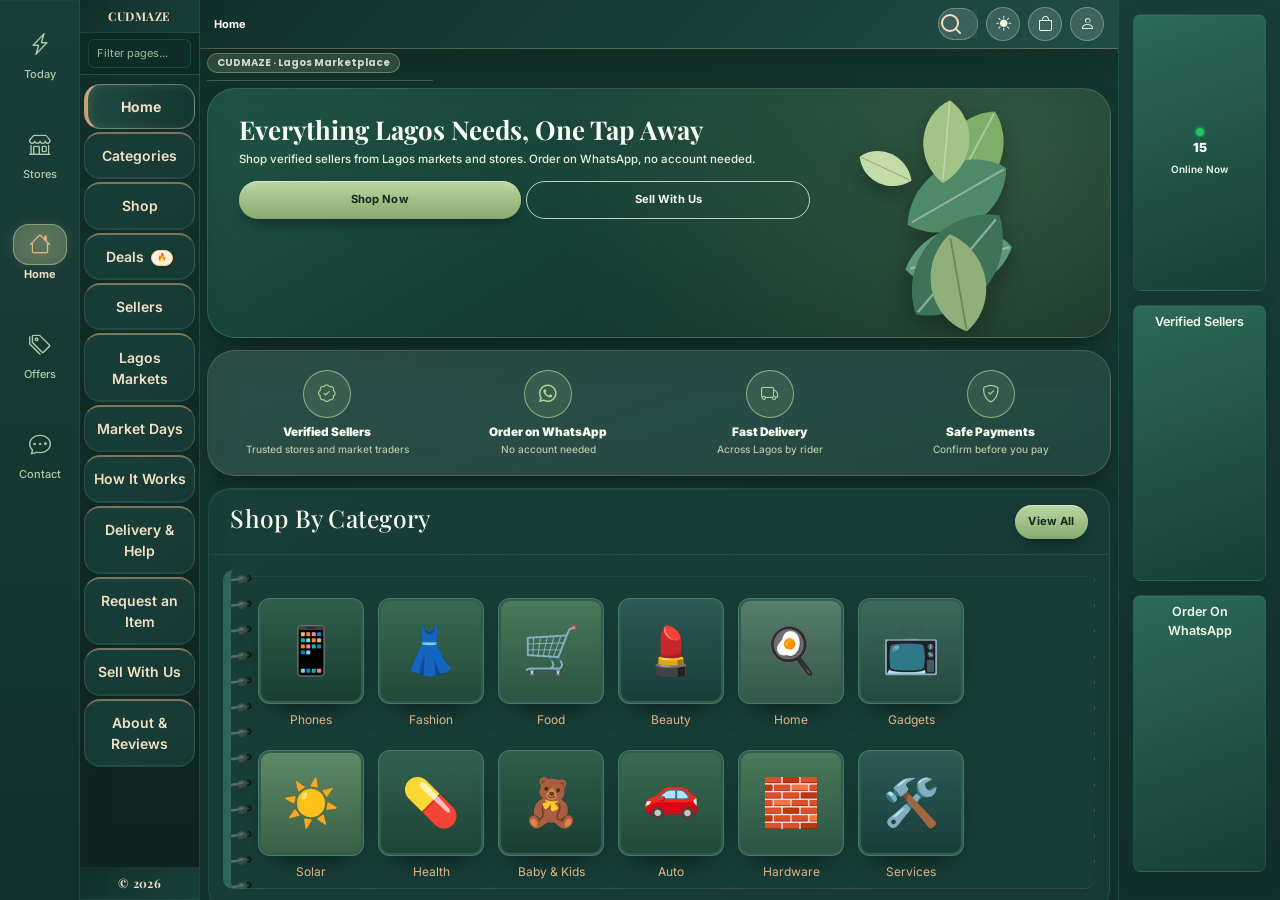
==== commit 61c4c33b: "Updated Year" ====
--- a/index.html
+++ b/index.html
@@ -72,7 +72,7 @@
       <button class="tab-button whitenho" onclick="openTab(event, 'tab11')" data-tab-name="sell with us">Sell With Us</button>
       <button class="tab-button whitenho" onclick="openTab(event, 'tab12')" data-tab-name="about us">About &amp; Reviews</button>
 </div>
-<div class="sidebar-footer custom-sidebar-gradient">© 2025</div>
+<div class="sidebar-footer custom-sidebar-gradient">© 2026</div>
 
 
   </div>
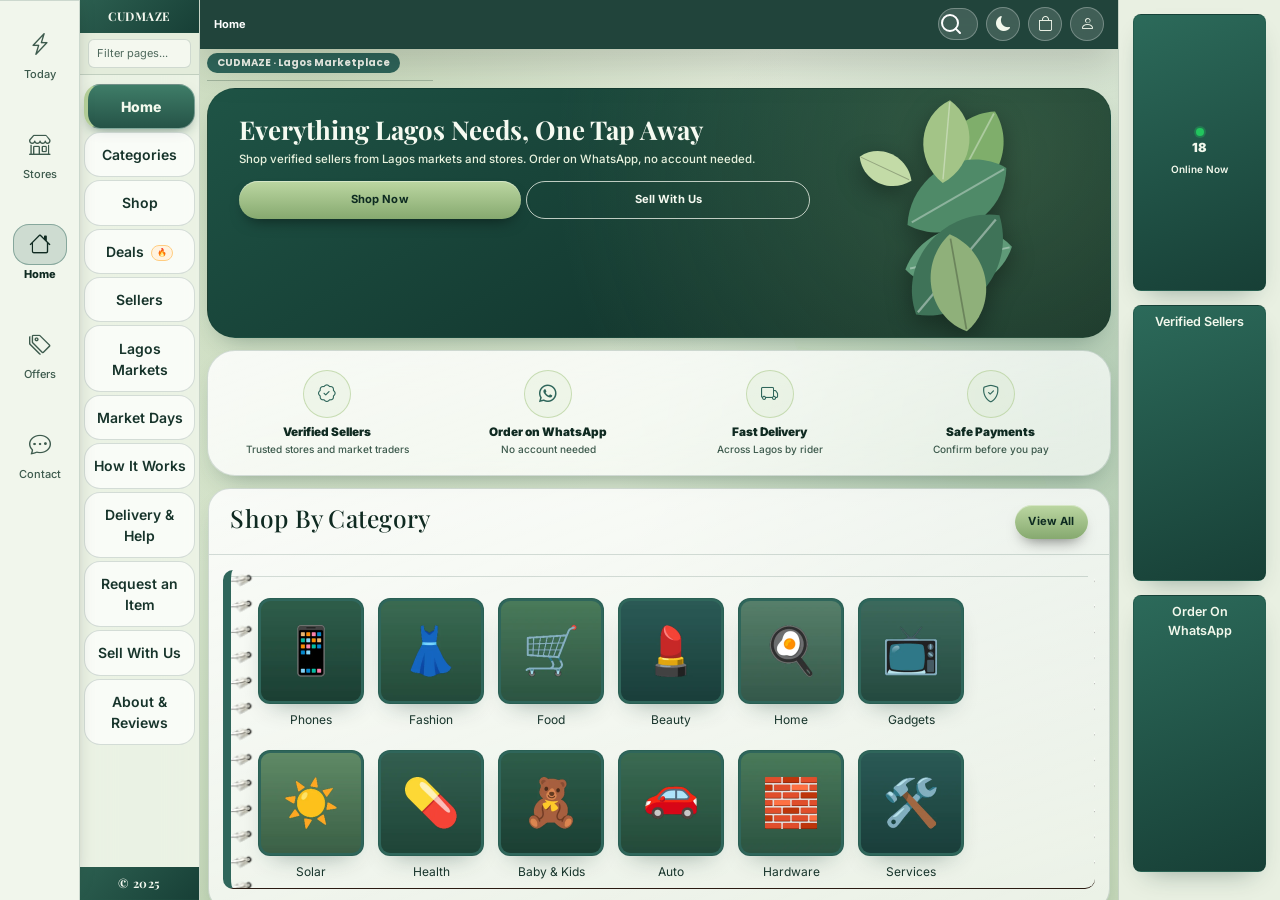
==== commit f07848ca: "Light theme first and grid layout for large screens" ====
--- a/index.html
+++ b/index.html
@@ -1,6 +1,6 @@
 <!DOCTYPE html>
 
-<html lang="en" data-theme="dark">
+<html lang="en" data-theme="light">
   <head>
     <meta charset="UTF-8" />
     <meta name="viewport" content="width=device-width, initial-scale=1" />
@@ -72,7 +72,7 @@
       <button class="tab-button whitenho" onclick="openTab(event, 'tab11')" data-tab-name="sell with us">Sell With Us</button>
       <button class="tab-button whitenho" onclick="openTab(event, 'tab12')" data-tab-name="about us">About &amp; Reviews</button>
 </div>
-<div class="sidebar-footer custom-sidebar-gradient">© 2026</div>
+<div class="sidebar-footer custom-sidebar-gradient">© 2025</div>
 
 
   </div>
--- a/css/styles.css
+++ b/css/styles.css
@@ -2405,3 +2405,20 @@
 [data-theme="light"] .tab-button.active { background: linear-gradient(180deg,#3f7d68,#255347); color: #f4faee; border: 1px solid rgba(255,255,255,.35); border-left: .31rem solid #b6d19a; font-weight: 800; box-shadow: 0 6px 14px -6px rgba(18,55,47,.6); }
 [data-theme="light"] .tab-button:hover:not(.active) { background: #dfeadb; }
 [data-theme="light"] .tab-button.active, [data-theme="light"] .tab-button.active * { color: #f4faee !important; }
+
+/* ---- tablets, laptops and large screens: cards sit side by side on these pages ---- */
+@media (min-width: 768px) {
+  :is(#tab6, #tab7, #tab8, #tab9, #tab11, #tab12) .p-2 { display: grid; grid-template-columns: repeat(auto-fit, minmax(215px, 1fr)); gap: 1rem; align-items: stretch; }
+  :is(#tab6, #tab7, #tab8, #tab9, #tab11, #tab12) .p-2 > h4,
+  :is(#tab6, #tab7, #tab8, #tab9, #tab11, #tab12) .p-2 > p.alert,
+  :is(#tab6, #tab7, #tab8, #tab9, #tab11, #tab12) .p-2 > .sub-h,
+  :is(#tab6, #tab7, #tab8, #tab9, #tab11, #tab12) .p-2 > .table-responsive,
+  :is(#tab6, #tab7, #tab8, #tab9, #tab11, #tab12) .p-2 > .accordion,
+  :is(#tab6, #tab7, #tab8, #tab9, #tab11, #tab12) .p-2 > .row,
+  :is(#tab6, #tab7, #tab8, #tab9, #tab11, #tab12) .p-2 > .btn { grid-column: 1 / -1; }
+  :is(#tab6, #tab7, #tab8, #tab9, #tab11, #tab12) .p-2 > .btn { justify-self: start; margin: 0 !important; }
+  :is(#tab6, #tab7, #tab8, #tab9, #tab11, #tab12) .p-2 > .card.mb-2,
+  :is(#tab6, #tab7, #tab8, #tab9, #tab11, #tab12) .p-2 > .card.card-body { margin: 0 !important; }
+  :is(#tab6, #tab7, #tab8, #tab9, #tab11, #tab12) .p-2 > .sub-h { margin: .6rem .25rem 0; }
+  :is(#tab6, #tab7, #tab8, #tab9, #tab11, #tab12) .p-2 > p.alert, :is(#tab6, #tab7, #tab8, #tab9, #tab11, #tab12) .p-2 > h4 { margin-bottom: 0 !important; }
+}
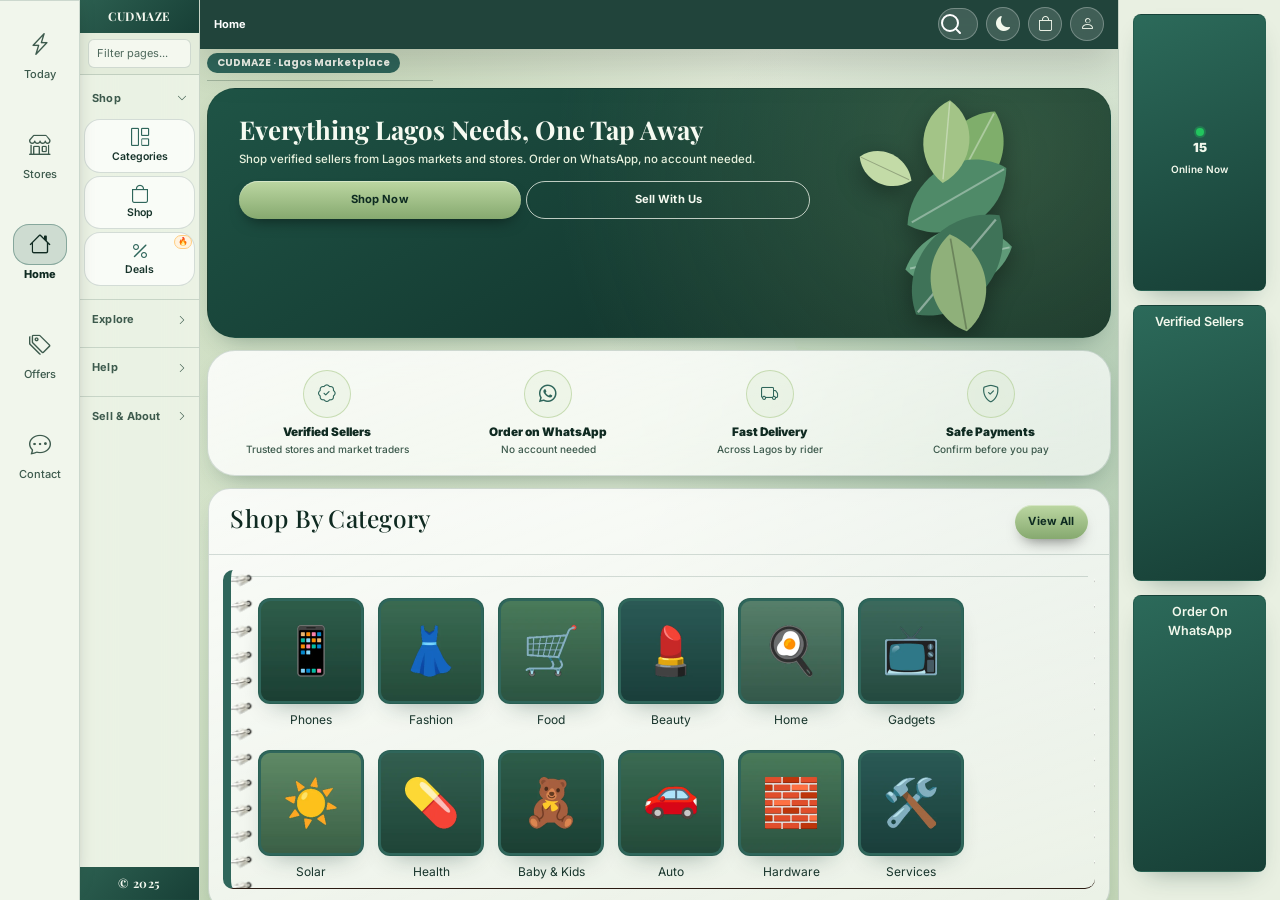
==== commit c460b891: "Version reorganized and cleaned" ====
--- a/index.html
+++ b/index.html
@@ -55,22 +55,42 @@
 
 <!-- Sidebar Tab Filter Search -->
 <div class="sidebar-tab-filter">
-  <input type="text" id="sidebarTabSearch" placeholder="Filter pages..." autocomplete="off" />
-</div>
-
-<div class="sidebar-tabs">
-      <button class="tab-button whitenho" onclick="openTab(event, 'tab1')" data-tab-name="home">Home</button>
-      <button class="tab-button whitenho" onclick="openTab(event, 'tab2')" data-tab-name="categories">Categories</button>
-      <button class="tab-button whitenho" onclick="openTab(event, 'tab3')" data-tab-name="shop">Shop</button>
-      <button class="tab-button whitenho" onclick="openTab(event, 'tab4')" data-tab-name="deals">Deals <span class="tab-badge badge-hot">🔥</span></button>
-      <button class="tab-button whitenho" onclick="openTab(event, 'tab5')" data-tab-name="sellers">Sellers</button>
-      <button class="tab-button whitenho" onclick="openTab(event, 'tab6')" data-tab-name="lagos markets">Lagos Markets</button>
-      <button class="tab-button whitenho" onclick="openTab(event, 'tab7')" data-tab-name="market days">Market Days</button>
-      <button class="tab-button whitenho" onclick="openTab(event, 'tab8')" data-tab-name="how it works">How It Works</button>
-      <button class="tab-button whitenho" onclick="openTab(event, 'tab9')" data-tab-name="delivery and help">Delivery &amp; Help</button>
-      <button class="tab-button whitenho" onclick="openTab(event, 'tab10')" data-tab-name="request an item">Request an Item</button>
-      <button class="tab-button whitenho" onclick="openTab(event, 'tab11')" data-tab-name="sell with us">Sell With Us</button>
-      <button class="tab-button whitenho" onclick="openTab(event, 'tab12')" data-tab-name="about us">About &amp; Reviews</button>
+  <input type="text" id="sidebarTabSearch" placeholder="Filter pages..." autocomplete="off" aria-label="Filter pages" />
+</div>
+
+<div class="sidebar-tabs" role="navigation" aria-label="Site sections">
+      <div class="nav-group is-open" data-group="shop">
+        <button type="button" class="nav-group-toggle" aria-expanded="true" aria-controls="navgrp-shop"><span class="nav-group-label">Shop</span><i class="bi bi-chevron-down nav-group-chevron" aria-hidden="true"></i></button>
+        <div class="nav-group-items" id="navgrp-shop"><div class="nav-group-inner">
+          <button class="tab-button whitenho" onclick="openTab(event, 'tab2')" data-tab-name="categories"><i class="bi bi-grid-1x2" aria-hidden="true"></i><span class="tab-label">Categories</span></button>
+          <button class="tab-button whitenho" onclick="openTab(event, 'tab3')" data-tab-name="shop"><i class="bi bi-bag" aria-hidden="true"></i><span class="tab-label">Shop</span></button>
+          <button class="tab-button whitenho" onclick="openTab(event, 'tab4')" data-tab-name="deals"><i class="bi bi-percent" aria-hidden="true"></i><span class="tab-label">Deals</span> <span class="tab-badge badge-hot">🔥</span></button>
+        </div></div>
+      </div>
+      <div class="nav-group" data-group="explore">
+        <button type="button" class="nav-group-toggle" aria-expanded="false" aria-controls="navgrp-explore"><span class="nav-group-label">Explore</span><i class="bi bi-chevron-down nav-group-chevron" aria-hidden="true"></i></button>
+        <div class="nav-group-items" id="navgrp-explore"><div class="nav-group-inner">
+          <button class="tab-button whitenho" onclick="openTab(event, 'tab5')" data-tab-name="sellers"><i class="bi bi-patch-check" aria-hidden="true"></i><span class="tab-label">Sellers</span></button>
+          <button class="tab-button whitenho" onclick="openTab(event, 'tab6')" data-tab-name="lagos markets"><i class="bi bi-geo-alt" aria-hidden="true"></i><span class="tab-label">Lagos Markets</span></button>
+          <button class="tab-button whitenho" onclick="openTab(event, 'tab7')" data-tab-name="market days"><i class="bi bi-calendar-event" aria-hidden="true"></i><span class="tab-label">Market Days</span></button>
+        </div></div>
+      </div>
+      <div class="nav-group" data-group="help">
+        <button type="button" class="nav-group-toggle" aria-expanded="false" aria-controls="navgrp-help"><span class="nav-group-label">Help</span><i class="bi bi-chevron-down nav-group-chevron" aria-hidden="true"></i></button>
+        <div class="nav-group-items" id="navgrp-help"><div class="nav-group-inner">
+          <button class="tab-button whitenho" onclick="openTab(event, 'tab8')" data-tab-name="how it works"><i class="bi bi-signpost-split" aria-hidden="true"></i><span class="tab-label">How It Works</span></button>
+          <button class="tab-button whitenho" onclick="openTab(event, 'tab9')" data-tab-name="delivery and help"><i class="bi bi-truck" aria-hidden="true"></i><span class="tab-label">Delivery &amp; Help</span></button>
+          <button class="tab-button whitenho" onclick="openTab(event, 'tab10')" data-tab-name="request an item"><i class="bi bi-search-heart" aria-hidden="true"></i><span class="tab-label">Request an Item</span></button>
+        </div></div>
+      </div>
+      <div class="nav-group" data-group="company">
+        <button type="button" class="nav-group-toggle" aria-expanded="false" aria-controls="navgrp-company"><span class="nav-group-label">Sell &amp; About</span><i class="bi bi-chevron-down nav-group-chevron" aria-hidden="true"></i></button>
+        <div class="nav-group-items" id="navgrp-company"><div class="nav-group-inner">
+          <button class="tab-button whitenho" onclick="openTab(event, 'tab11')" data-tab-name="sell with us"><i class="bi bi-shop-window" aria-hidden="true"></i><span class="tab-label">Sell With Us</span></button>
+          <button class="tab-button whitenho" onclick="openTab(event, 'tab12')" data-tab-name="about us"><i class="bi bi-star" aria-hidden="true"></i><span class="tab-label">About &amp; Reviews</span></button>
+        </div></div>
+      </div>
+      <p class="nav-empty" hidden>No matching pages</p>
 </div>
 <div class="sidebar-footer custom-sidebar-gradient">© 2025</div>
 
@@ -1598,7 +1618,7 @@
 
   <section id="tab9" class="tab-content view">
     <div class="p-2">
-      <h4>Delivery &amp;amp; Help</h4>
+      <h4>Delivery &amp; Help</h4>
       <p class="card card-body alert alert-secondary">
         Getting your order, returning it if needed, and quick answers to common questions.
       </p>
@@ -1704,7 +1724,7 @@
 
   <section id="tab12" class="tab-content view">
     <div class="p-2">
-      <h4>About &amp;amp; Reviews</h4>
+      <h4>About &amp; Reviews</h4>
       <p class="card card-body alert alert-secondary">
         The marketplace for everything Lagos needs, and what shoppers say about it.
       </p>
--- a/css/styles.css
+++ b/css/styles.css
@@ -2422,3 +2422,52 @@
   :is(#tab6, #tab7, #tab8, #tab9, #tab11, #tab12) .p-2 > .sub-h { margin: .6rem .25rem 0; }
   :is(#tab6, #tab7, #tab8, #tab9, #tab11, #tab12) .p-2 > p.alert, :is(#tab6, #tab7, #tab8, #tab9, #tab11, #tab12) .p-2 > h4 { margin-bottom: 0 !important; }
 }
+
+/* ===================================================================
+   SIDEBAR: grouped, collapsible navigation (labels + icons)
+   Additive only: the glass-leaf theme, tab buttons and active states above are unchanged.
+   =================================================================== */
+.sidebar-left { container-type: inline-size; container-name: side; }
+
+.nav-group { margin: 0 0 2px; }
+.nav-group + .nav-group { border-top: 1px solid var(--g-border); margin-top: 4px; padding-top: 2px; }
+
+.nav-group-toggle {
+  display: flex; align-items: center; justify-content: space-between; gap: 4px;
+  width: calc(100% - 8px); margin: 4px 4px 2px; padding: 7px 8px;
+  background: transparent; border: 0; border-radius: 10px;
+  color: var(--g-text-2); font: inherit; font-size: 11px; font-weight: 700; letter-spacing: .02em; line-height: 1.2; text-align: left; cursor: pointer;
+  transition: background .2s, color .2s;
+}
+.nav-group-toggle:hover { background: var(--g-surface); color: var(--g-heading); }
+.nav-group-toggle:focus-visible,
+.sidebar-tabs .tab-button:focus-visible { outline: 2px solid var(--g-accent); outline-offset: 2px; }
+.nav-group-chevron { flex: none; font-size: 10px; transition: transform .2s ease; }
+.nav-group:not(.is-open) .nav-group-chevron { transform: rotate(-90deg); }
+
+/* fold / unfold: animates only in answer to a tap */
+.nav-group-items { display: grid; grid-template-rows: 1fr; transition: grid-template-rows .22s ease; }
+.nav-group:not(.is-open) .nav-group-items { grid-template-rows: 0fr; visibility: hidden; transition: grid-template-rows .22s ease, visibility 0s .22s; }
+.nav-group-inner { min-height: 0; overflow: hidden; padding: 2px 0 6px; }
+.sidebar-tabs.is-filtering .nav-group .nav-group-items { grid-template-rows: 1fr; visibility: visible; }
+
+/* items: icon above label in the narrow rail */
+.sidebar-tabs .nav-group .tab-button {
+  position: relative; display: flex; flex-direction: column; align-items: center; justify-content: center; gap: 4px;
+  padding: .6rem 2px; font-size: clamp(9px, 2.6vw, 10.5px); line-height: 1.2; text-align: center; overflow-wrap: break-word;
+}
+.sidebar-tabs .tab-button .bi { flex: none; font-size: 1.3rem; line-height: 1; color: var(--g-accent); transition: color .2s; }
+.sidebar-tabs .tab-button.active .bi { color: inherit; }
+.sidebar-tabs .tab-button .tab-badge { position: absolute; top: 2px; right: 2px; margin: 0; padding: 0 3px; font-size: 8px; }
+.nav-empty { margin: 10px 8px; font-size: 11px; color: var(--g-text-2); text-align: center; }
+
+/* roomier sidebar: icon and label sit side by side */
+@container side (min-width: 150px) {
+  .nav-group-toggle { font-size: 12px; padding: 8px 12px; }
+  .sidebar-tabs .nav-group .tab-button { flex-direction: row; justify-content: flex-start; gap: .7rem; padding: .62rem .85rem; font-size: 13px; text-align: left; }
+  .sidebar-tabs .tab-button .tab-badge { position: static; margin-left: auto; font-size: 10px; }
+}
+
+@media (prefers-reduced-motion: reduce) {
+  .nav-group-items, .nav-group:not(.is-open) .nav-group-items, .nav-group-chevron, .nav-group-toggle { transition: none; }
+}
